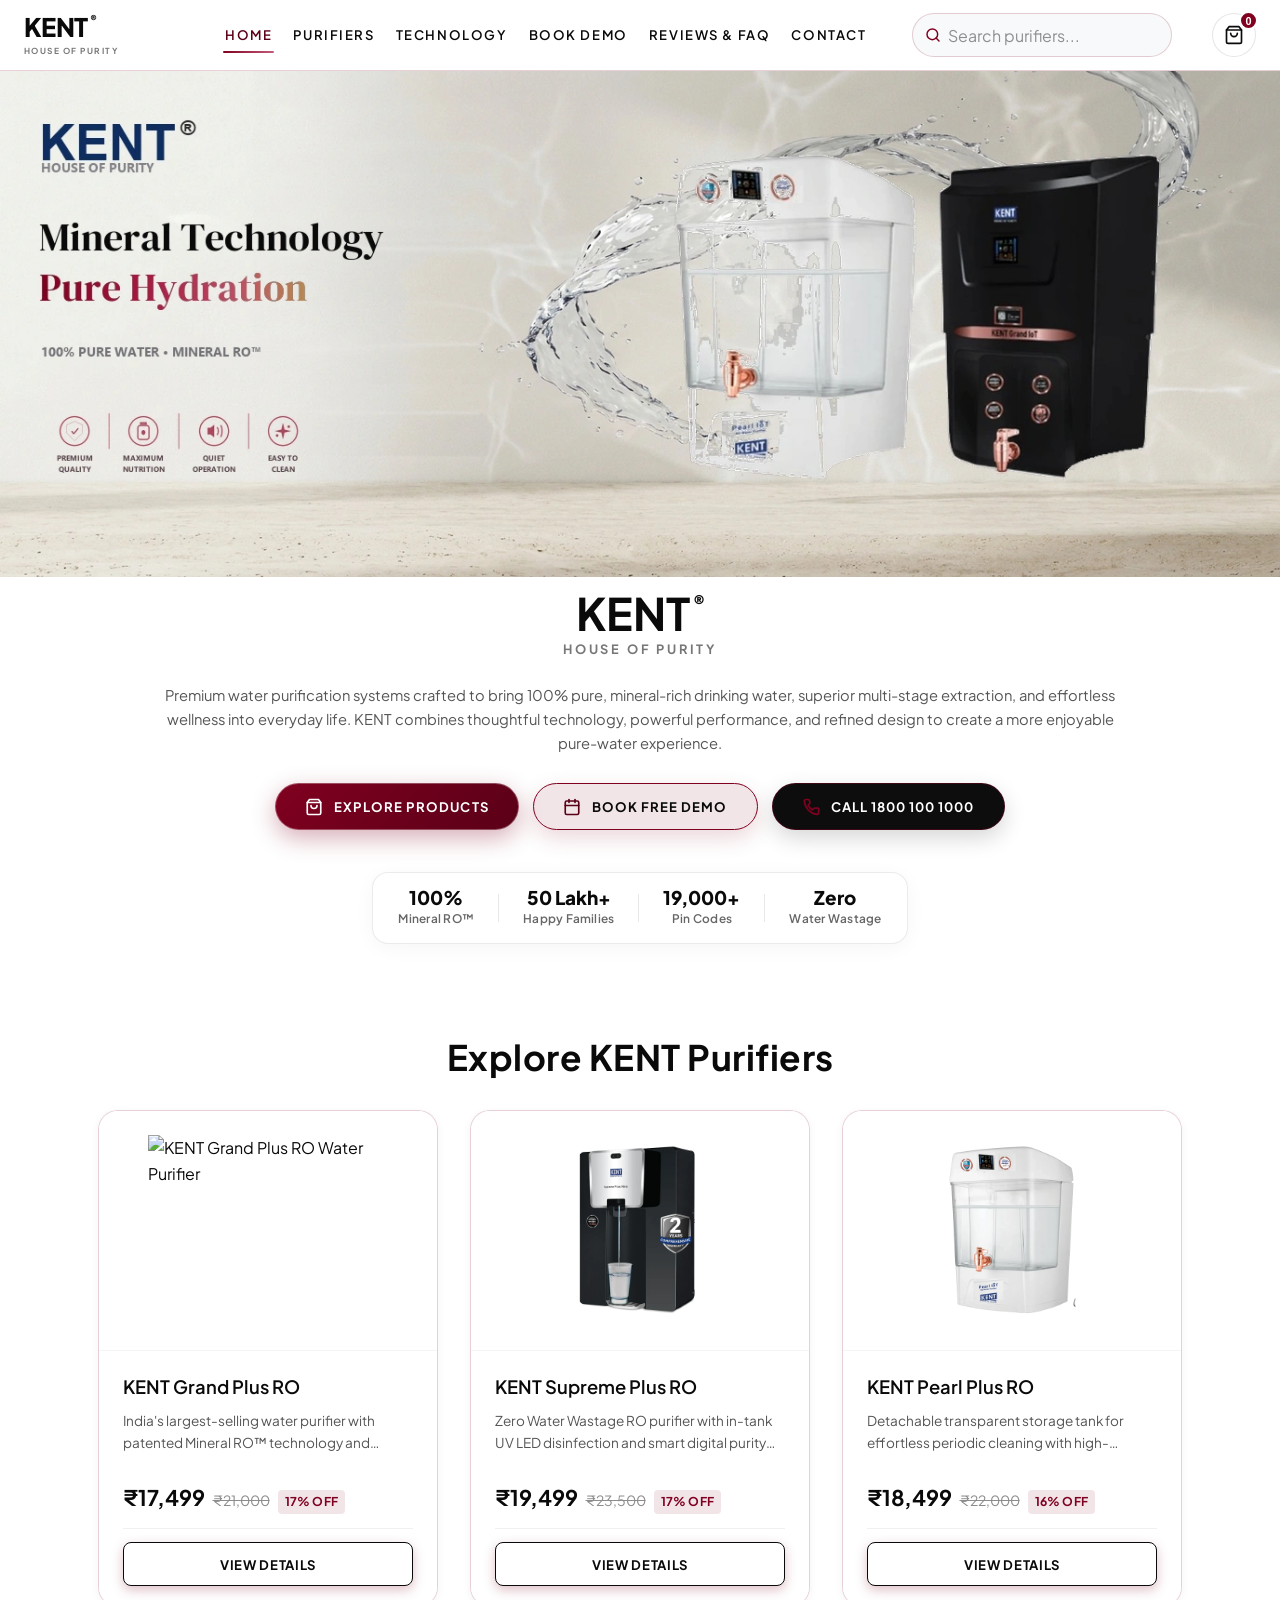
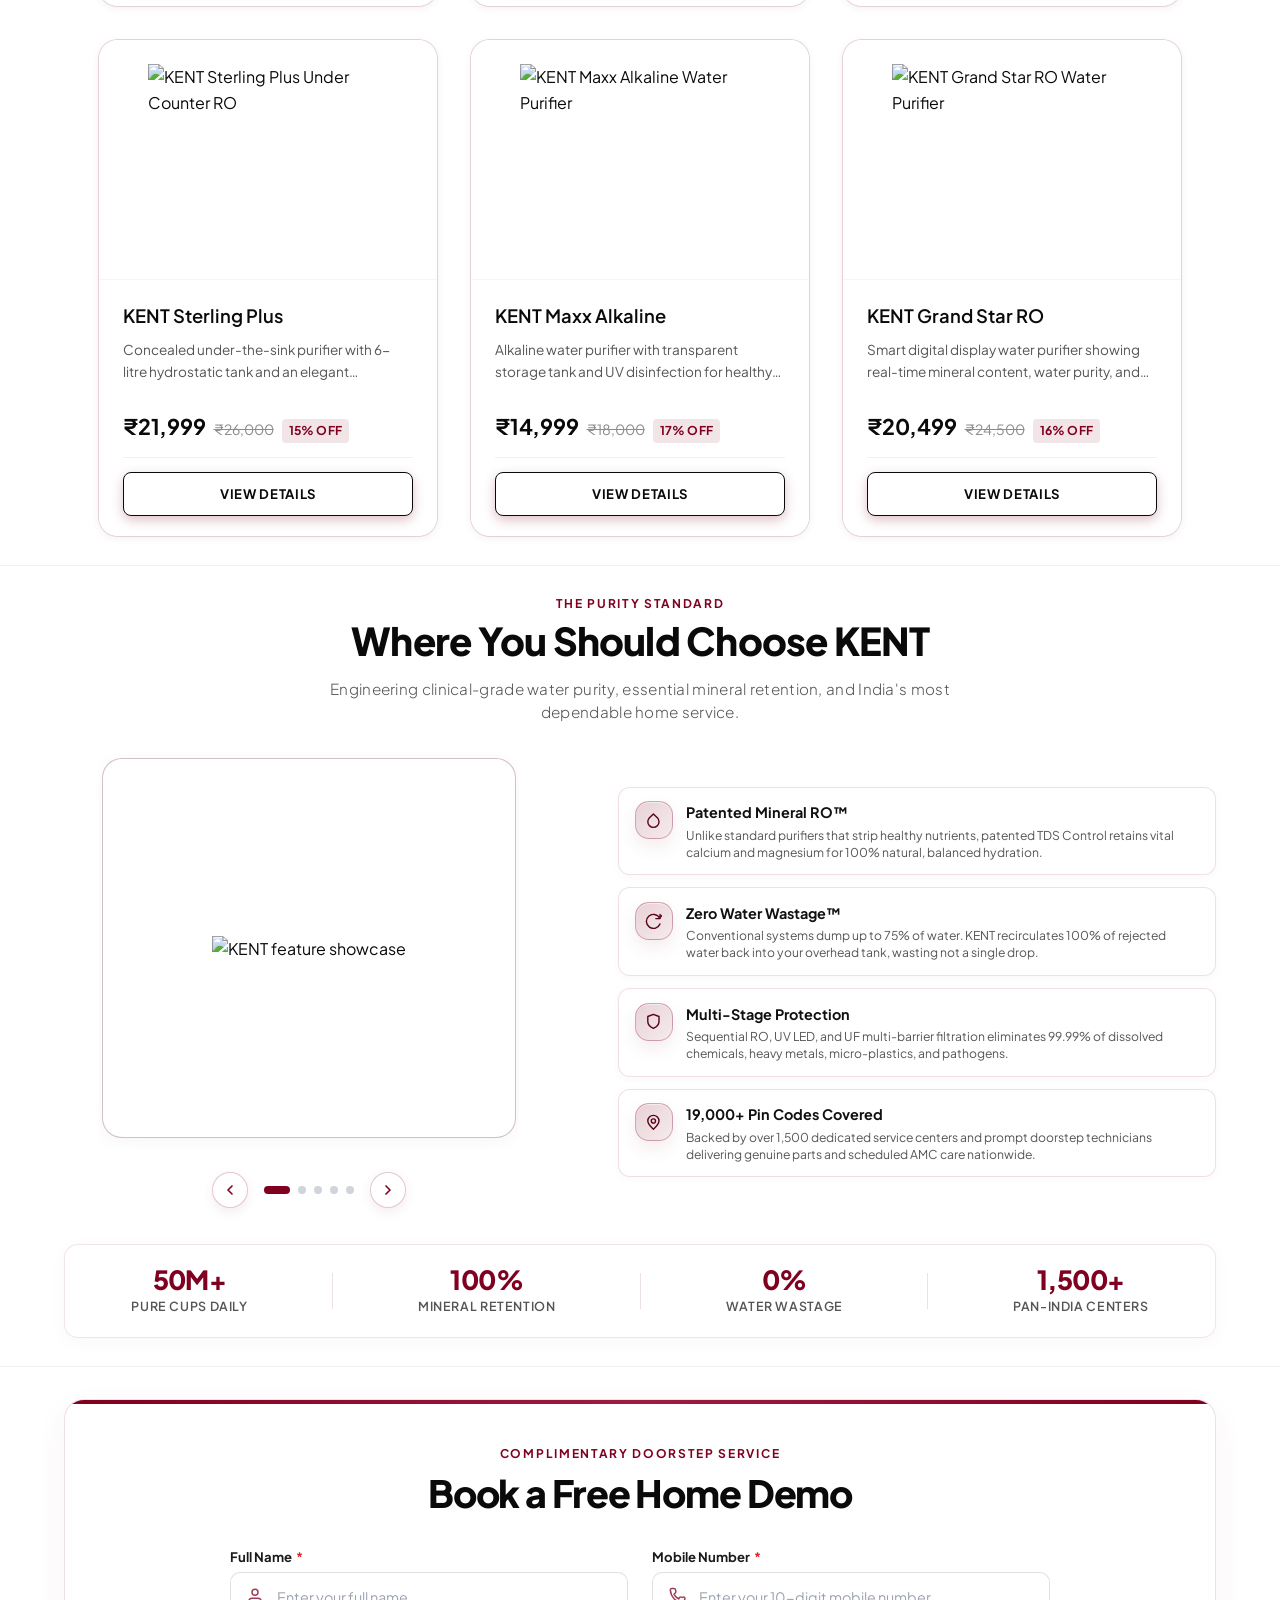
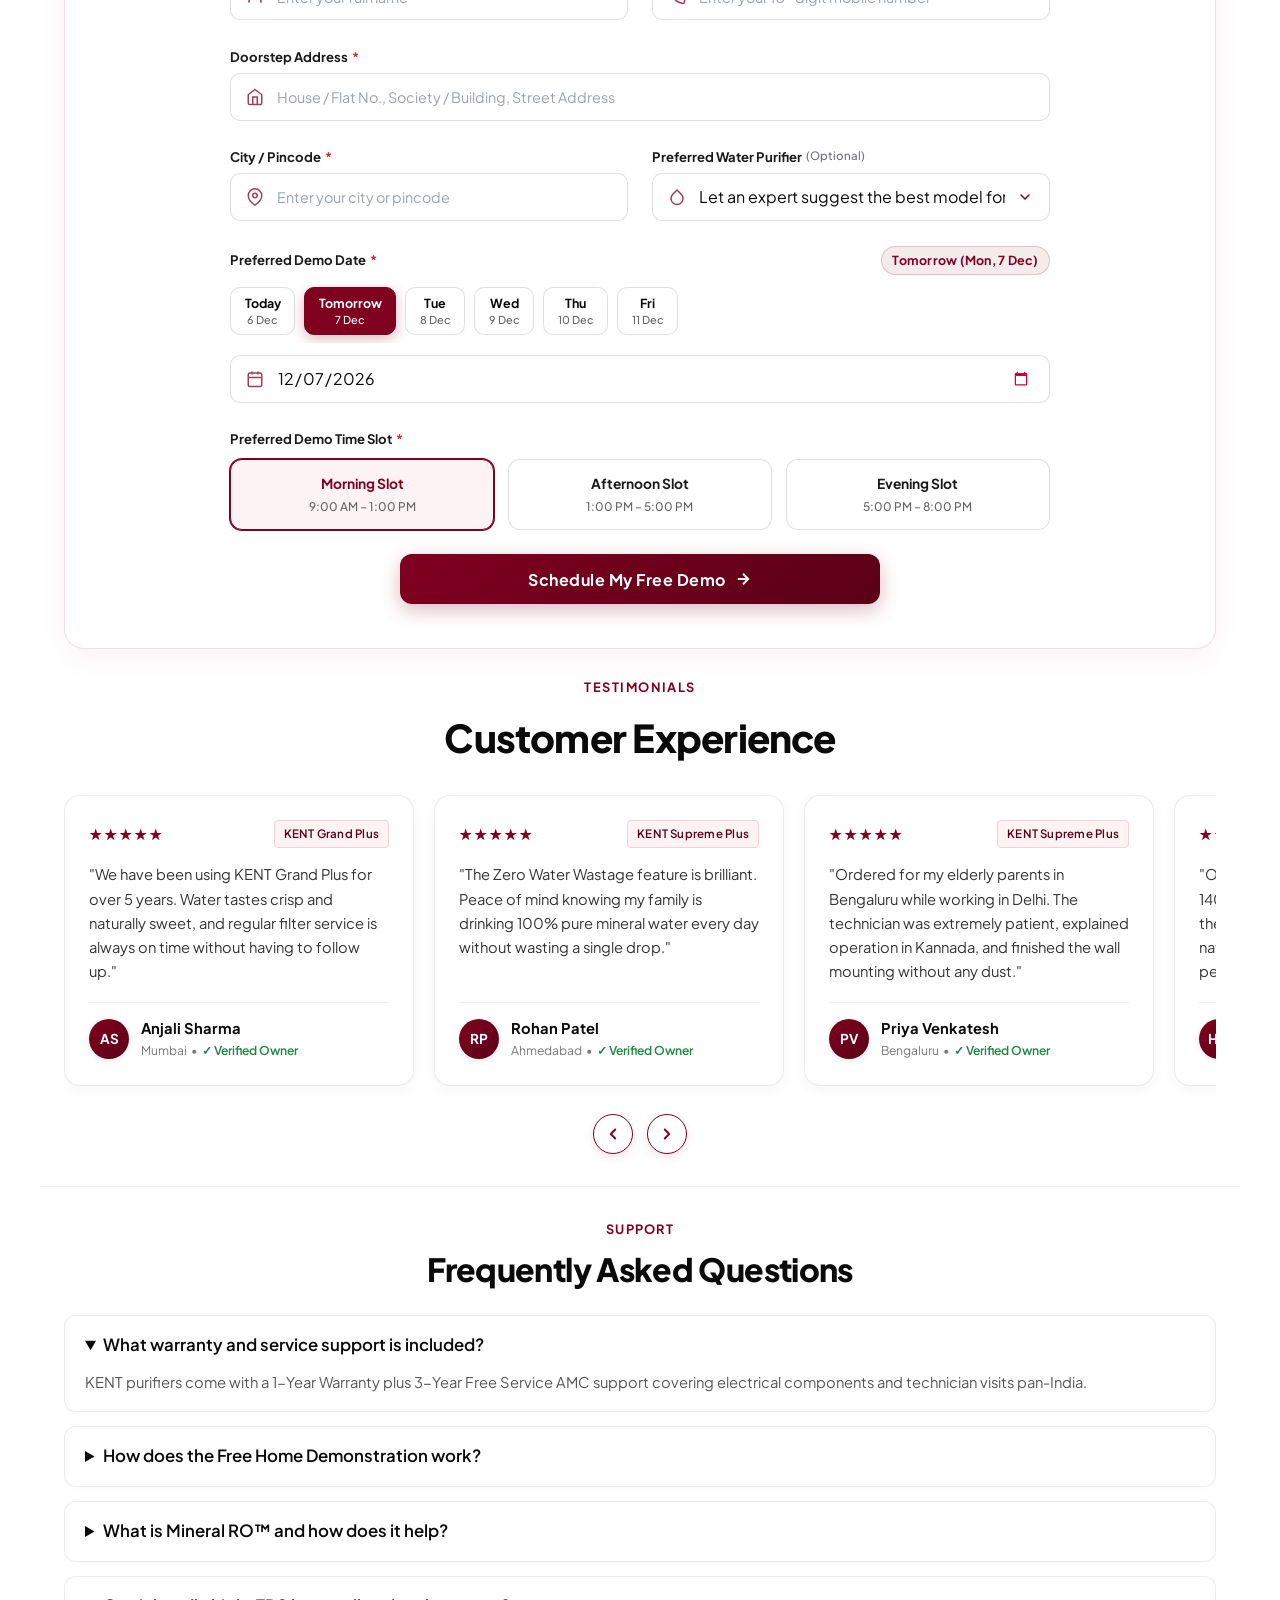
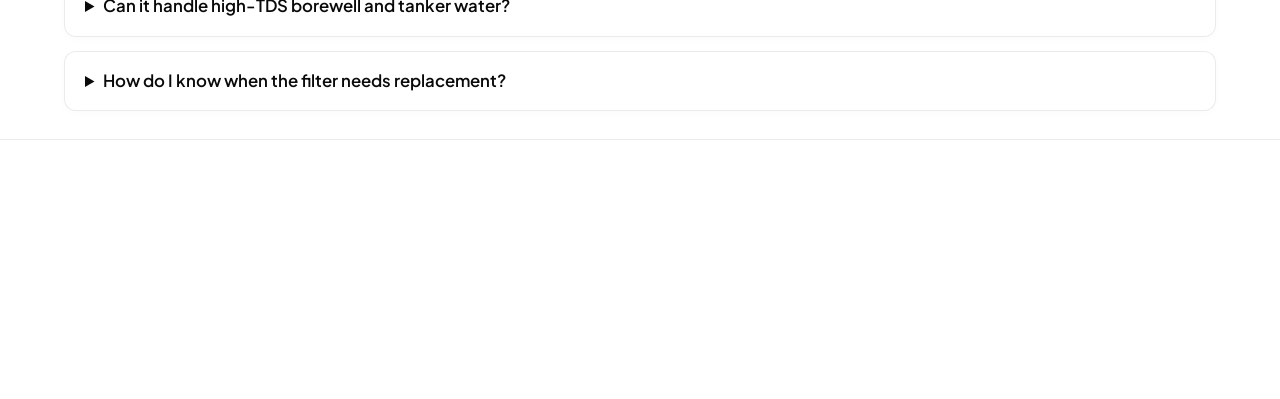
==== index.html @ 6e3e8a85 "chore(hero): remove complimentary doorstep demonstration eyebrow pill from hero copy" ====
<!DOCTYPE html>
<html lang="en">

<head>
    <meta charset="UTF-8">
    <meta name="viewport" content="width=device-width, initial-scale=1.0">
    <title>KENT RO Water Purifiers India | House of Purity</title>

    <!-- SEO & Metadata -->
    <meta name="description"
        content="Explore KENT RO water purifiers in India. Patented Mineral RO technology, Zero Water Wastage, free home demonstration, and nationwide support.">
    <meta name="keywords"
        content="KENT RO, KENT Water Purifier, KENT Grand Plus, KENT Supreme Plus, KENT Sterling, Mineral RO, Zero Water Wastage">

    <!-- Google Fonts Plus Jakarta Sans -->
    <link rel="preconnect" href="https://fonts.googleapis.com">
    <link rel="preconnect" href="https://fonts.gstatic.com" crossorigin>
    <link
        href="https://fonts.googleapis.com/css2?family=DM+Serif+Display:ital@0;1&family=Plus+Jakarta+Sans:ital,wght@0,300;0,400;0,500;0,600;0,700;0,800;1,400;1,600&display=swap"
        rel="stylesheet">

    <link rel="stylesheet" href="styles.css?v=20.0">
</head>

<body class="detail-page">
    <!-- Page Loader Animation -->
    <div id="pageLoader" role="status" aria-label="Loading KENT Water Purifiers">
        <div class="loader-glow loader-glow-1"></div>
        <div class="loader-glow loader-glow-2"></div>

        <div class="loader-monogram">
            <div class="loader-ring-outer"></div>
            <div class="loader-ring-mid"></div>
            <div class="loader-arc"></div>
            <div class="loader-fi" id="loaderFi">K</div>
        </div>

        <p class="loader-name">KENT RO</p>
        <p class="loader-tagline" id="loaderTagline">House of Purity • Mineral RO™</p>

        <div class="loader-bar-track">
            <div class="loader-bar-fill" id="loaderBar"></div>
        </div>
    </div>

    <!-- Universal Navigation Header -->
    <nav class="navbar" id="navbar">
        <div class="nav-container">
            <a aria-label="KENT RO home" class="logo" href="#product-top">
                <div style="display: flex; flex-direction: column; align-items: flex-start; line-height: 1; gap: 0.2cm;">
                    <div style="display: flex; align-items: flex-start; line-height: 1;">
                        <span
                            style="font-family:'Plus Jakarta Sans',sans-serif; font-weight:800; font-size:1.6rem; color:var(--text-primary,#0a0a0a); letter-spacing:-0.02em; line-height: 1;">KENT</span>
                        <span
                            style="font-size: 0.65rem; font-weight: 700; color: var(--text-primary,#0a0a0a); margin-left: 2px;">®</span>
                    </div>
                    <span
                        style="font-family:'Plus Jakarta Sans',sans-serif; font-size:0.52rem; font-weight:700; letter-spacing:0.18em; text-transform:uppercase; color:#777777; line-height:1;">HOUSE
                        OF PURITY</span>
                </div>
            </a>
            <ul class="nav-menu" id="navMenu">
                <li><a href="#product-top" class="nav-current">Home</a></li>
                <li><a href="#product-browser">Purifiers</a></li>
                <li><a href="#story">Technology</a></li>
                <li><a href="#book-demo">Book Demo</a></li>
                <li><a href="#social-proof">Reviews &amp; FAQ</a></li>
                <li><a href="#contact">Contact</a></li>
            </ul>
            <div class="nav-search-wrapper" id="navSearchWrapper">
                <form class="nav-search-form" id="navSearchForm" role="search" onsubmit="event.preventDefault();">
                    <svg class="nav-search-icon" viewBox="0 0 24 24" width="16" height="16" fill="none"
                        stroke="currentColor" stroke-width="2.2" stroke-linecap="round" stroke-linejoin="round"
                        aria-hidden="true">
                        <circle cx="11" cy="11" r="8"></circle>
                        <line x1="21" y1="21" x2="16.65" y2="16.65"></line>
                    </svg>
                    <input type="search" class="nav-search-input" id="navSearchInput" placeholder="Search purifiers..."
                        autocomplete="off" aria-label="Search KENT purifiers">
                    <button type="button" class="nav-search-clear" id="navSearchClear" aria-label="Clear search"
                        style="display: none;">&times;</button>
                </form>
                <div class="nav-search-dropdown" id="navSearchDropdown" style="display: none;"></div>
            </div>
            <div class="nav-right-actions">
                <div class="nav-actions-group">
                    <button type="button" class="nav-icon-action" id="navCartBtn" aria-label="Open Shopping Cart">
                        <svg viewBox="0 0 24 24" width="20" height="20" fill="none" stroke="currentColor" stroke-width="2"
                            stroke-linecap="round" stroke-linejoin="round">
                            <path d="M6 2L3 6v14a2 2 0 0 0 2 2h14a2 2 0 0 0 2-2V6l-3-4z"></path>
                            <line x1="3" y1="6" x2="21" y2="6"></line>
                            <path d="M16 10a4 4 0 0 1-8 0"></path>
                        </svg>
                        <span class="nav-count-badge" id="navCartCount">0</span>
                    </button>
                </div>
                <button type="button" class="hamburger" id="hamburger" aria-label="Toggle navigation menu" aria-expanded="false" aria-controls="navMenu">
                    <span></span>
                    <span></span>
                    <span></span>
                </button>
            </div>
        </div>
    </nav>
    <div class="nav-backdrop" id="navBackdrop" aria-hidden="true"></div>

    <!-- Main Content Container -->
    <main id="kuvingsDetailRoot">
        <!-- Hero Section (Inspired by Frootle / Kuvings Studio Showcase) -->
        <!-- Hero Section: Clean Purifier Stage Showcase with Sculptural Water Arc & Caustic Atmosphere -->
        <section class="page-hero product-browser-hero" id="product-top">
            <div class="page-hero-content">
                <div class="detail-hero-shell">
                    <div class="detail-stage">
                        <div class="detail-stage-frame detail-stage-frame--poster">
                            <img class="detail-stage-poster" id="heroStagePoster"
                                src="images/kent-purifiers-banner.webp?v=20.0" alt="KENT Water Purifiers lineup"
                                fetchpriority="high">
                        </div>
                    </div>

                    <div class="detail-hero-copy">
                        <div class="detail-hero-brand-lockup"
                            style="display: flex; flex-direction: column; align-items: center; justify-content: center; gap: 0.2cm; margin-top: 0.35rem; margin-bottom: 0.35rem;">
                            <div style="display: inline-flex; align-items: flex-start; line-height: 1;">
                                <h1 id="heroTitle" style="margin: 0; line-height: 1;">KENT</h1>
                                <span
                                    style="font-size: clamp(0.9rem, 1.4vw, 1.3rem); font-weight: 700; color: #0A0A0A; margin-left: 3px; margin-top: 2px;">®</span>
                            </div>
                            <span class="hero-tagline"
                                style="font-family:'Plus Jakarta Sans',sans-serif; font-size: clamp(0.72rem, 1vw, 0.85rem); font-weight: 700; letter-spacing: 0.22em; text-transform: uppercase; color: #777777; line-height: 1;">HOUSE
                                OF PURITY</span>
                        </div>
                        <p class="detail-short-copy" id="heroSummary">Premium water purification systems crafted to
                            bring 100% pure, mineral-rich drinking water, superior multi-stage extraction, and
                            effortless wellness into everyday life. KENT combines thoughtful technology, powerful
                            performance, and refined design to create a more enjoyable pure-water experience.</p>

                        <div class="detail-hero-actions" id="heroActions">
                            <a href="#product-browser" class="hero-cta hero-cta--primary"
                                id="heroExploreProductsButton">
                                <svg viewBox="0 0 24 24" width="18" height="18" fill="none" stroke="currentColor"
                                    stroke-width="2.2" stroke-linecap="round" stroke-linejoin="round"
                                    aria-hidden="true">
                                    <path d="M6 2L3 6v14a2 2 0 0 0 2 2h14a2 2 0 0 0 2-2V6l-3-4z"></path>
                                    <line x1="3" y1="6" x2="21" y2="6"></line>
                                    <path d="M16 10a4 4 0 0 1-8 0"></path>
                                </svg>
                                <span>Explore Products</span>
                            </a>
                            <a href="#book-demo" class="hero-cta hero-cta--demo" id="heroBookDemoLink">
                                <svg viewBox="0 0 24 24" width="18" height="18" fill="none" stroke="currentColor"
                                    stroke-width="2.2" stroke-linecap="round" stroke-linejoin="round"
                                    aria-hidden="true">
                                    <rect x="3" y="4" width="18" height="18" rx="2" ry="2"></rect>
                                    <line x1="16" y1="2" x2="16" y2="6"></line>
                                    <line x1="8" y1="2" x2="8" y2="6"></line>
                                    <line x1="3" y1="10" x2="21" y2="10"></line>
                                </svg>
                                <span>Book Free Demo</span>
                            </a>
                            <a class="hero-cta hero-cta--contact" id="heroContactButton" href="tel:1800-100-1000"
                                rel="noopener noreferrer">
                                <svg viewBox="0 0 24 24" width="18" height="18" fill="none" stroke="currentColor"
                                    stroke-width="2.2" stroke-linecap="round" stroke-linejoin="round"
                                    aria-hidden="true">
                                    <path
                                        d="M22 16.92v3a2 2 0 0 1-2.18 2A19.8 19.8 0 0 1 3.08 4.18 2 2 0 0 1 5.06 2h3a2 2 0 0 1 2 1.72l.45 2.11a2 2 0 0 1-.57 1.81L8.09 9.74a16 16 0 0 0 6.17 6.17l1.1-1.85a2 2 0 0 1 1.81-.57l2.11.45A2 2 0 0 1 22 16.92z">
                                    </path>
                                </svg>
                                <span id="heroContactText">Call 1800 100 1000</span>
                            </a>
                        </div>

                        <!-- Key Trust Metrics -->
                        <div class="hero-trust-metrics">
                            <div class="trust-metric-item">
                                <span class="trust-metric-val">100%</span>
                                <span class="trust-metric-lbl">Mineral RO™</span>
                            </div>
                            <div class="trust-metric-divider"></div>
                            <div class="trust-metric-item">
                                <span class="trust-metric-val">50 Lakh+</span>
                                <span class="trust-metric-lbl">Happy Families</span>
                            </div>
                            <div class="trust-metric-divider"></div>
                            <div class="trust-metric-item">
                                <span class="trust-metric-val">19,000+</span>
                                <span class="trust-metric-lbl">Pin Codes</span>
                            </div>
                            <div class="trust-metric-divider"></div>
                            <div class="trust-metric-item">
                                <span class="trust-metric-val">Zero</span>
                                <span class="trust-metric-lbl">Water Wastage</span>
                            </div>
                        </div>
                    </div>
                </div>
            </div>
        </section>

        <section class="about-section detail-chooser-section" id="product-browser">
            <div class="about-network">
                <div class="section-header section-header--center">
                    <h2 class="section-title section-title--center">Explore KENT Purifiers</h2>
                </div>

                <div class="catalog-grid" id="brandCatalogGrid">
                    <article class="catalog-card" data-product-slug="kent-grand-plus">
                        <div class="catalog-card-media">
                            <img src="https://www.kent.co.in/cdn/shop/files/Grand-IoT-400.png"
                                alt="KENT Grand Plus RO Water Purifier" loading="lazy" decoding="async" width="240"
                                height="240">
                        </div>
                        <div class="catalog-card-body">
                            <h3>KENT Grand Plus RO</h3>
                            <p>India's largest-selling water purifier with patented Mineral RO™ technology and
                                transparent 9-litre storage tank.</p>
                            <div class="catalog-card-pricing">
                                <span class="catalog-card-price">₹17,499</span>
                                <span class="catalog-card-mrp">₹21,000</span>
                                <span class="catalog-card-save">17% OFF</span>
                            </div>
                            <div class="catalog-card-footer">
                                <button type="button" class="catalog-card-button view-product-btn">View Details</button>
                            </div>
                        </div>
                    </article>
                    <article class="catalog-card" data-product-slug="kent-supreme-plus">
                        <div class="catalog-card-media">
                            <img src="images/kent-supreme-plus.webp" alt="KENT Supreme Plus RO Water Purifier"
                                loading="lazy" decoding="async" width="240" height="240">
                        </div>
                        <div class="catalog-card-body">
                            <h3>KENT Supreme Plus RO</h3>
                            <p>Zero Water Wastage RO purifier with in-tank UV LED disinfection and smart digital purity
                                display.</p>
                            <div class="catalog-card-pricing">
                                <span class="catalog-card-price">₹19,499</span>
                                <span class="catalog-card-mrp">₹23,500</span>
                                <span class="catalog-card-save">17% OFF</span>
                            </div>
                            <div class="catalog-card-footer">
                                <button type="button" class="catalog-card-button view-product-btn">View Details</button>
                            </div>
                        </div>
                    </article>
                    <article class="catalog-card" data-product-slug="kent-pearl-plus">
                        <div class="catalog-card-media">
                            <img src="images/kent-pearl-left.webp" alt="KENT Pearl Plus RO Water Purifier"
                                loading="lazy" decoding="async" width="240" height="240">
                        </div>
                        <div class="catalog-card-body">
                            <h3>KENT Pearl Plus RO</h3>
                            <p>Detachable transparent storage tank for effortless periodic cleaning with high-capacity
                                multistage purification.</p>
                            <div class="catalog-card-pricing">
                                <span class="catalog-card-price">₹18,499</span>
                                <span class="catalog-card-mrp">₹22,000</span>
                                <span class="catalog-card-save">16% OFF</span>
                            </div>
                            <div class="catalog-card-footer">
                                <button type="button" class="catalog-card-button view-product-btn">View Details</button>
                            </div>
                        </div>
                    </article>
                    <article class="catalog-card" data-product-slug="kent-sterling-plus">
                        <div class="catalog-card-media">
                            <img src="https://www.kent.co.in/cdn/shop/files/kent-sterling-iot-1.webp"
                                alt="KENT Sterling Plus Under Counter RO" loading="lazy" decoding="async" width="240"
                                height="240">
                        </div>
                        <div class="catalog-card-body">
                            <h3>KENT Sterling Plus</h3>
                            <p>Concealed under-the-sink purifier with 6-litre hydrostatic tank and an elegant countertop
                                chrome gooseneck faucet.</p>
                            <div class="catalog-card-pricing">
                                <span class="catalog-card-price">₹21,999</span>
                                <span class="catalog-card-mrp">₹26,000</span>
                                <span class="catalog-card-save">15% OFF</span>
                            </div>
                            <div class="catalog-card-footer">
                                <button type="button" class="catalog-card-button view-product-btn">View Details</button>
                            </div>
                        </div>
                    </article>
                    <article class="catalog-card" data-product-slug="kent-maxx-alkaline">
                        <div class="catalog-card-media">
                            <img src="https://www.kent.co.in/cdn/shop/files/Maxx-Alkaline.png"
                                alt="KENT Maxx Alkaline Water Purifier" loading="lazy" decoding="async" width="240"
                                height="240">
                        </div>
                        <div class="catalog-card-body">
                            <h3>KENT Maxx Alkaline</h3>
                            <p>Alkaline water purifier with transparent storage tank and UV disinfection for healthy pH
                                balance.</p>
                            <div class="catalog-card-pricing">
                                <span class="catalog-card-price">₹14,999</span>
                                <span class="catalog-card-mrp">₹18,000</span>
                                <span class="catalog-card-save">17% OFF</span>
                            </div>
                            <div class="catalog-card-footer">
                                <button type="button" class="catalog-card-button view-product-btn">View Details</button>
                            </div>
                        </div>
                    </article>
                    <article class="catalog-card" data-product-slug="kent-grand-star">
                        <div class="catalog-card-media">
                            <img src="https://www.kent.co.in/cdn/shop/files/kent-new-grand-info-1.webp"
                                alt="KENT Grand Star RO Water Purifier" loading="lazy" decoding="async" width="240"
                                height="240">
                        </div>
                        <div class="catalog-card-body">
                            <h3>KENT Grand Star RO</h3>
                            <p>Smart digital display water purifier showing real-time mineral content, water purity, and
                                filter life status.</p>
                            <div class="catalog-card-pricing">
                                <span class="catalog-card-price">₹20,499</span>
                                <span class="catalog-card-mrp">₹24,500</span>
                                <span class="catalog-card-save">16% OFF</span>
                            </div>
                            <div class="catalog-card-footer">
                                <button type="button" class="catalog-card-button view-product-btn">View Details</button>
                            </div>
                        </div>
                    </article>
                </div>
            </div>
        </section>

        <!-- Merged Section: Where You Should Choose KENT -->
        <section class="detail-showcase-section" id="story">
            <div style="max-width: 1200px; margin: 0 auto; padding: 0 1.5rem;">
                <div class="section-header section-header--center"
                    style="display: flex; flex-direction: column; align-items: center; justify-content: center; text-align: center; margin-bottom: 1.75rem;">
                    <span class="why-choose-kicker"
                        style="display: block; font-size: 0.75rem; font-weight: 700; text-transform: uppercase; letter-spacing: 0.14em; color: #800020; margin-bottom: 0.4rem; text-align: center;">THE
                        PURITY STANDARD</span>
                    <h2 class="section-title section-title--center"
                        style="display: block; font-size: clamp(1.8rem, 3.2vw, 2.4rem); font-weight: 800; color: #0A0A0A; letter-spacing: -0.02em; line-height: 1.15; margin: 0 0 0.5rem; text-align: center;">
                        Where You Should Choose KENT</h2>
                    <p class="section-subtitle"
                        style="display: block; font-size: 0.95rem; color: #555555; max-width: 680px; margin: 0.35rem auto 0; line-height: 1.55; text-align: center;">
                        Engineering clinical-grade water purity, essential mineral retention, and India's most
                        dependable home service.</p>
                </div>

                <div class="detail-showcase-shell" style="margin-bottom: 2.25rem;">
                    <div class="detail-showcase-visual-wrapper" aria-label="KENT purifier features">
                        <div class="detail-showcase-track" data-showcase-slideshow tabindex="0" role="region"
                            aria-label="KENT purifier feature images">
                            <article class="detail-showcase-feature-card">
                                <img class="detail-showcase-slide is-active" id="detailShowcaseImage"
                                    src="https://www.kent.co.in/cdn/shop/files/Grand-IoT-400.png"
                                    alt="KENT feature showcase" loading="lazy" decoding="async">
                            </article>
                        </div>
                        <div class="detail-showcase-controls">
                            <button type="button" class="showcase-nav-btn showcase-nav-btn--prev" id="showcasePrev"
                                aria-label="Scroll left to previous slide">
                                <svg viewBox="0 0 24 24" width="16" height="16" fill="none" stroke="currentColor"
                                    stroke-width="2.5" stroke-linecap="round" stroke-linejoin="round"
                                    aria-hidden="true">
                                    <polyline points="15 18 9 12 15 6"></polyline>
                                </svg>
                            </button>
                            <div class="detail-showcase-dots" id="detailShowcaseDots" aria-label="Product image slides">
                            </div>
                            <button type="button" class="showcase-nav-btn showcase-nav-btn--next" id="showcaseNext"
                                aria-label="Scroll right to next slide">
                                <svg viewBox="0 0 24 24" width="16" height="16" fill="none" stroke="currentColor"
                                    stroke-width="2.5" stroke-linecap="round" stroke-linejoin="round"
                                    aria-hidden="true">
                                    <polyline points="9 18 15 12 9 6"></polyline>
                                </svg>
                            </button>
                        </div>
                    </div>

                    <div class="detail-showcase-copy">
                        <div class="detail-feature-stack">
                            <div class="detail-showcase-item">
                                <div class="detail-showcase-icon">
                                    <svg viewBox="0 0 24 24" width="20" height="20" fill="none" stroke="currentColor"
                                        stroke-width="2" stroke-linecap="round" stroke-linejoin="round"
                                        aria-hidden="true">
                                        <path d="M12 2.69l5.66 5.66a8 8 0 1 1-11.31 0z"></path>
                                    </svg>
                                </div>
                                <div>
                                    <h4>Patented Mineral RO™</h4>
                                    <p>Unlike standard purifiers that strip healthy nutrients, patented TDS Control
                                        retains vital calcium and magnesium for 100% natural, balanced hydration.</p>
                                </div>
                            </div>

                            <div class="detail-showcase-item">
                                <div class="detail-showcase-icon">
                                    <svg viewBox="0 0 24 24" width="20" height="20" fill="none" stroke="currentColor"
                                        stroke-width="2" stroke-linecap="round" stroke-linejoin="round"
                                        aria-hidden="true">
                                        <path d="M21.5 2v6h-6M21.34 15.57a10 10 0 1 1-.57-8.38l5.67-5.67"></path>
                                    </svg>
                                </div>
                                <div>
                                    <h4>Zero Water Wastage™</h4>
                                    <p>Conventional systems dump up to 75% of water. KENT recirculates 100% of rejected
                                        water back into your overhead tank, wasting not a single drop.</p>
                                </div>
                            </div>

                            <div class="detail-showcase-item">
                                <div class="detail-showcase-icon">
                                    <svg viewBox="0 0 24 24" width="20" height="20" fill="none" stroke="currentColor"
                                        stroke-width="2" stroke-linecap="round" stroke-linejoin="round"
                                        aria-hidden="true">
                                        <path d="M12 22s8-4 8-10V5l-8-3-8 3v7c0 6 8 10 8 10z"></path>
                                    </svg>
                                </div>
                                <div>
                                    <h4>Multi-Stage Protection</h4>
                                    <p>Sequential RO, UV LED, and UF multi-barrier filtration eliminates 99.99% of
                                        dissolved chemicals, heavy metals, micro-plastics, and pathogens.</p>
                                </div>
                            </div>

                            <div class="detail-showcase-item">
                                <div class="detail-showcase-icon">
                                    <svg viewBox="0 0 24 24" width="20" height="20" fill="none" stroke="currentColor"
                                        stroke-width="2" stroke-linecap="round" stroke-linejoin="round"
                                        aria-hidden="true">
                                        <circle cx="12" cy="10" r="3"></circle>
                                        <path d="M12 21.7C17.3 17 20 13 20 10a8 8 0 1 0-16 0c0 3 2.7 6.9 8 11.7z">
                                        </path>
                                    </svg>
                                </div>
                                <div>
                                    <h4>19,000+ Pin Codes Covered</h4>
                                    <p>Backed by over 1,500 dedicated service centers and prompt doorstep technicians
                                        delivering genuine parts and scheduled AMC care nationwide.</p>
                                </div>
                            </div>
                        </div>
                    </div>
                </div>

                <!-- Verified Key Metrics Row -->
                <div class="why-choose-metrics-row">
                    <div class="why-choose-metric">
                        <strong>50M+</strong>
                        <span>Pure Cups Daily</span>
                    </div>
                    <div class="why-choose-metric-divider"></div>
                    <div class="why-choose-metric">
                        <strong>100%</strong>
                        <span>Mineral Retention</span>
                    </div>
                    <div class="why-choose-metric-divider"></div>
                    <div class="why-choose-metric">
                        <strong>0%</strong>
                        <span>Water Wastage</span>
                    </div>
                    <div class="why-choose-metric-divider"></div>
                    <div class="why-choose-metric">
                        <strong>1,500+</strong>
                        <span>Pan-India Centers</span>
                    </div>
                </div>
            </div>
        </section>

        <!-- Inline Book a Free Home Demo Section -->
        <section class="book-demo-section" id="book-demo">
            <div class="book-demo-container">
                <div class="book-demo-card">
                    <div class="book-demo-header">
                        <span class="book-demo-kicker">Complimentary Doorstep Service</span>
                        <h2 class="book-demo-title">Book a Free Home Demo</h2>
                    </div>

                    <form id="inlineDemoForm" class="book-demo-form" novalidate>
                        <div class="book-demo-grid">
                            <div class="book-demo-field">
                                <label for="demoFullName" class="book-demo-label">Full Name <span class="required-star">*</span></label>
                                <div class="book-demo-input-wrapper">
                                    <svg class="book-demo-field-icon" viewBox="0 0 24 24" width="18" height="18" fill="none" stroke="currentColor" stroke-width="2" aria-hidden="true">
                                        <path d="M20 21v-2a4 4 0 0 0-4-4H8a4 4 0 0 0-4 4v2"></path>
                                        <circle cx="12" cy="7" r="4"></circle>
                                    </svg>
                                    <input type="text" id="demoFullName" name="full_name" class="book-demo-input" placeholder="Enter your full name" required autocomplete="name">
                                </div>
                                <span class="book-demo-error" id="fullNameError" aria-live="polite"></span>
                            </div>

                            <div class="book-demo-field">
                                <label for="demoPhone" class="book-demo-label">Mobile Number <span class="required-star">*</span></label>
                                <div class="book-demo-input-wrapper">
                                    <svg class="book-demo-field-icon" viewBox="0 0 24 24" width="18" height="18" fill="none" stroke="currentColor" stroke-width="2" aria-hidden="true">
                                        <path d="M22 16.92v3a2 2 0 0 1-2.18 2A19.8 19.8 0 0 1 3.08 4.18 2 2 0 0 1 5.06 2h3a2 2 0 0 1 2 1.72l.45 2.11a2 2 0 0 1-.57 1.81L8.09 9.74a16 16 0 0 0 6.17 6.17l1.1-1.85a2 2 0 0 1 1.81-.57l2.11.45A2 2 0 0 1 22 16.92z"></path>
                                    </svg>
                                    <input type="tel" id="demoPhone" name="phone" class="book-demo-input" placeholder="Enter your 10-digit mobile number" required pattern="[6-9][0-9]{9}" maxlength="10" inputmode="numeric" autocomplete="tel-national">
                                </div>
                                <span class="book-demo-error" id="phoneError" aria-live="polite"></span>
                            </div>

                            <div class="book-demo-field book-demo-field--full">
                                <label for="demoAddress" class="book-demo-label">Doorstep Address <span class="required-star">*</span></label>
                                <div class="book-demo-input-wrapper">
                                    <svg class="book-demo-field-icon" viewBox="0 0 24 24" width="18" height="18" fill="none" stroke="currentColor" stroke-width="2" aria-hidden="true">
                                        <path d="M3 9l9-7 9 7v11a2 2 0 0 1-2 2H5a2 2 0 0 1-2-2z"></path>
                                        <polyline points="9 22 9 12 15 12 15 22"></polyline>
                                    </svg>
                                    <input type="text" id="demoAddress" name="address" class="book-demo-input" placeholder="House / Flat No., Society / Building, Street Address" required autocomplete="street-address">
                                </div>
                                <span class="book-demo-error" id="addressError" aria-live="polite"></span>
                            </div>

                            <div class="book-demo-field">
                                <label for="demoCityPincode" class="book-demo-label">City / Pincode <span class="required-star">*</span></label>
                                <div class="book-demo-input-wrapper">
                                    <svg class="book-demo-field-icon" viewBox="0 0 24 24" width="18" height="18" fill="none" stroke="currentColor" stroke-width="2" aria-hidden="true">
                                        <path d="M21 10c0 7-9 13-9 13s-9-6-9-13a9 9 0 0 1 18 0z"></path>
                                        <circle cx="12" cy="10" r="3"></circle>
                                    </svg>
                                    <input type="text" id="demoCityPincode" name="city_pincode" class="book-demo-input" placeholder="Enter your city or pincode" required>
                                </div>
                                <span class="book-demo-error" id="cityPincodeError" aria-live="polite"></span>
                            </div>

                            <div class="book-demo-field">
                                <label for="demoPreferredModel" class="book-demo-label">Preferred Water Purifier <span class="optional-tag">(Optional)</span></label>
                                <div class="book-demo-input-wrapper">
                                    <svg class="book-demo-field-icon" viewBox="0 0 24 24" width="18" height="18" fill="none" stroke="currentColor" stroke-width="2" aria-hidden="true">
                                        <path d="M12 2.69l5.66 5.66a8 8 0 1 1-11.31 0z"></path>
                                    </svg>
                                    <select id="demoPreferredModel" name="preferred_model" class="book-demo-select">
                                        <option value="Let an expert suggest" selected>Let an expert suggest the best model for my water</option>
                                        <option value="KENT Grand Plus RO">KENT Grand Plus RO (Wall-Mounted)</option>
                                        <option value="KENT Supreme Plus RO">KENT Supreme Plus RO (Zero Waste + UV LED)</option>
                                        <option value="KENT Pearl Plus RO">KENT Pearl Plus RO (Detachable Tank)</option>
                                        <option value="KENT Sterling Plus">KENT Sterling Plus (Under-Counter Concealed)</option>
                                        <option value="KENT Maxx Alkaline">KENT Maxx Alkaline (pH Balance + UV)</option>
                                        <option value="KENT Grand Star RO">KENT Grand Star RO (Smart Digital Display)</option>
                                    </select>
                                </div>
                            </div>

                            <!-- Preferred Demo Day / Date Selection (Interactive Calendar & Quick Chips) -->
                            <div class="book-demo-field book-demo-field--full" id="demoDateFieldWrapper">
                                <div class="demo-date-header" style="display: flex; justify-content: space-between; align-items: baseline; margin-bottom: 0.25rem;">
                                    <label for="demoDate" class="book-demo-label" style="margin-bottom: 0;">Preferred Demo Date <span class="required-star">*</span></label>
                                    <span class="demo-selected-date-preview" id="demoDatePreview">Tomorrow</span>
                                </div>

                                <!-- Quick Day/Date Select Chips (Today, Tomorrow, and upcoming week) -->
                                <div class="demo-date-quick-chips" id="demoQuickDateChips" role="radiogroup" aria-label="Select Demo Day"></div>

                                <!-- Direct Interactive Calendar Input -->
                                <div class="book-demo-input-wrapper">
                                    <svg class="book-demo-field-icon" viewBox="0 0 24 24" width="18" height="18" fill="none" stroke="currentColor" stroke-width="2" aria-hidden="true">
                                        <rect x="3" y="4" width="18" height="18" rx="2" ry="2"></rect>
                                        <line x1="16" y1="2" x2="16" y2="6"></line>
                                        <line x1="8" y1="2" x2="8" y2="6"></line>
                                        <line x1="3" y1="10" x2="21" y2="10"></line>
                                    </svg>
                                    <input type="date" id="demoDate" name="demo_date" class="book-demo-input book-demo-date-input" required aria-label="Select Date from Calendar">
                                </div>
                                <span class="book-demo-error" id="dateError" aria-live="polite"></span>
                            </div>

                            <div class="book-demo-field book-demo-field--full">
                                <label class="book-demo-label">Preferred Demo Time Slot <span class="required-star">*</span></label>
                                <div class="demo-slot-options" role="radiogroup" aria-label="Preferred Demo Time Slot">
                                    <label class="demo-slot-label">
                                        <input type="radio" name="demoSlot" value="morning" checked>
                                        <div class="demo-slot-content">
                                            <strong>Morning Slot</strong>
                                            <span>9:00 AM – 1:00 PM</span>
                                        </div>
                                    </label>
                                    <label class="demo-slot-label">
                                        <input type="radio" name="demoSlot" value="afternoon">
                                        <div class="demo-slot-content">
                                            <strong>Afternoon Slot</strong>
                                            <span>1:00 PM – 5:00 PM</span>
                                        </div>
                                    </label>
                                    <label class="demo-slot-label">
                                        <input type="radio" name="demoSlot" value="evening">
                                        <div class="demo-slot-content">
                                            <strong>Evening Slot</strong>
                                            <span>5:00 PM – 8:00 PM</span>
                                        </div>
                                    </label>
                                </div>
                            </div>
                        </div>

                        <div class="book-demo-actions">
                            <button type="submit" id="inlineDemoSubmitBtn" class="book-demo-submit-btn">
                                <span>Schedule My Free Demo</span>
                                <svg viewBox="0 0 24 24" width="18" height="18" fill="none" stroke="currentColor" stroke-width="2.5" aria-hidden="true">
                                    <line x1="5" y1="12" x2="19" y2="12"></line>
                                    <polyline points="12 5 19 12 12 19"></polyline>
                                </svg>
                            </button>
                        </div>
                    </form>

                    <div id="inlineDemoSuccess" class="book-demo-success" style="display: none;" role="status">
                        <div class="book-demo-success-icon">
                            <svg viewBox="0 0 24 24" width="40" height="40" fill="none" stroke="#10B981" stroke-width="2.5" aria-hidden="true">
                                <circle cx="12" cy="12" r="10"></circle>
                                <polyline points="16 10 10 16 7 13"></polyline>
                            </svg>
                        </div>
                        <h3 class="book-demo-success-title">Demo Scheduled Successfully!</h3>
                        <p class="book-demo-success-desc" id="inlineDemoSuccessDesc">
                            Thank you! Our certified customer support executive will call you shortly to confirm your preferred home address and time slot.
                        </p>
                        <button type="button" class="book-demo-reset-btn" id="inlineDemoResetBtn">Book Another Demo</button>
                    </div>
                </div>
            </div>
        </section>

        <!-- Customer Proof & Support -->
        <!-- Customer Experience Section (Horizontal Scrolling Bar from Left to Right) -->
        <section class="customer-experience-section" id="social-proof">
            <div class="customer-experience-header">
                <span
                    style="font-size: 0.8rem; font-weight: 700; letter-spacing: 0.12em; text-transform: uppercase; color: #800020; margin: 0 0 4px 0; text-align: center;">Testimonials</span>
                <h2 class="customer-experience-title"
                    style="font-size: clamp(1.8rem, 3vw, 2.4rem); font-weight: 800; color: #0A0A0A; margin: 0; letter-spacing: -0.02em; text-align: center;">
                    Customer Experience</h2>
            </div>

            <!-- Horizontal Scrolling Bar from Left to Right -->
            <div class="customer-reviews-track" id="customerReviewsTrack" tabindex="0" role="region"
                aria-label="Customer reviews scrolling list"
                style="display: flex; gap: 20px; overflow-x: auto; overflow-y: hidden; scroll-snap-type: x mandatory; scroll-behavior: smooth; padding: 6px 4px 14px; -webkit-overflow-scrolling: touch;">
                <article class="review-carousel-card"
                    style="flex: 0 0 350px; min-width: 320px; max-width: 350px; scroll-snap-align: start; background: #FFFFFF; border: 1px solid rgba(0, 0, 0, 0.08); border-radius: 16px; padding: 24px; box-shadow: 0 4px 16px rgba(0, 0, 0, 0.04); display: flex; flex-direction: column; justify-content: space-between; transition: transform 0.25s ease, box-shadow 0.25s ease;">
                    <div>
                        <div
                            style="display: flex; align-items: center; justify-content: space-between; margin-bottom: 14px;">
                            <div style="color: #800020; font-size: 0.95rem; letter-spacing: 2px;">★★★★★</div>
                            <span
                                style="font-size: 0.72rem; font-weight: 600; color: #5A0017; background: #FDF2F4; border: 1px solid #F5D0D8; padding: 4px 9px; border-radius: 4px; letter-spacing: 0.02em;">KENT
                                Grand Plus</span>
                        </div>
                        <p style="font-size: 0.92rem; line-height: 1.65; color: #333333; margin: 0 0 18px;">"We have
                            been using KENT Grand Plus for over 5 years. Water tastes crisp and naturally sweet, and
                            regular filter service is always on time without having to follow up."</p>
                    </div>
                    <div
                        style="display: flex; align-items: center; gap: 12px; border-top: 1px solid rgba(0, 0, 0, 0.06); padding-top: 14px;">
                        <div
                            style="width: 40px; height: 40px; border-radius: 50%; background: linear-gradient(135deg, #800020, #5A0017); color: #FFFFFF; font-weight: 700; font-size: 0.85rem; display: flex; align-items: center; justify-content: center; flex-shrink: 0; box-shadow: 0 2px 6px rgba(0,0,0,0.1);">
                            AS
                        </div>
                        <div>
                            <div style="font-size: 0.92rem; font-weight: 700; color: #0A0A0A;">Anjali Sharma</div>
                            <div
                                style="font-size: 0.76rem; color: #777777; display: flex; align-items: center; gap: 4px; margin-top: 1px;">
                                <span>Mumbai</span> • <span style="color: #1B873F; font-weight: 600;">✓ Verified
                                    Owner</span>
                            </div>
                        </div>
                    </div>
                </article>

                <article class="review-carousel-card"
                    style="flex: 0 0 350px; min-width: 320px; max-width: 350px; scroll-snap-align: start; background: #FFFFFF; border: 1px solid rgba(0, 0, 0, 0.08); border-radius: 16px; padding: 24px; box-shadow: 0 4px 16px rgba(0, 0, 0, 0.04); display: flex; flex-direction: column; justify-content: space-between; transition: transform 0.25s ease, box-shadow 0.25s ease;">
                    <div>
                        <div
                            style="display: flex; align-items: center; justify-content: space-between; margin-bottom: 14px;">
                            <div style="color: #800020; font-size: 0.95rem; letter-spacing: 2px;">★★★★★</div>
                            <span
                                style="font-size: 0.72rem; font-weight: 600; color: #5A0017; background: #FDF2F4; border: 1px solid #F5D0D8; padding: 4px 9px; border-radius: 4px; letter-spacing: 0.02em;">KENT
                                Supreme Plus</span>
                        </div>
                        <p style="font-size: 0.92rem; line-height: 1.65; color: #333333; margin: 0 0 18px;">"The Zero
                            Water Wastage feature is brilliant. Peace of mind knowing my family is drinking 100% pure
                            mineral water every day without wasting a single drop."</p>
                    </div>
                    <div
                        style="display: flex; align-items: center; gap: 12px; border-top: 1px solid rgba(0, 0, 0, 0.06); padding-top: 14px;">
                        <div
                            style="width: 40px; height: 40px; border-radius: 50%; background: linear-gradient(135deg, #800020, #5A0017); color: #FFFFFF; font-weight: 700; font-size: 0.85rem; display: flex; align-items: center; justify-content: center; flex-shrink: 0; box-shadow: 0 2px 6px rgba(0,0,0,0.1);">
                            RP
                        </div>
                        <div>
                            <div style="font-size: 0.92rem; font-weight: 700; color: #0A0A0A;">Rohan Patel</div>
                            <div
                                style="font-size: 0.76rem; color: #777777; display: flex; align-items: center; gap: 4px; margin-top: 1px;">
                                <span>Ahmedabad</span> • <span style="color: #1B873F; font-weight: 600;">✓ Verified
                                    Owner</span>
                            </div>
                        </div>
                    </div>
                </article>

                <article class="review-carousel-card"
                    style="flex: 0 0 350px; min-width: 320px; max-width: 350px; scroll-snap-align: start; background: #FFFFFF; border: 1px solid rgba(0, 0, 0, 0.08); border-radius: 16px; padding: 24px; box-shadow: 0 4px 16px rgba(0, 0, 0, 0.04); display: flex; flex-direction: column; justify-content: space-between; transition: transform 0.25s ease, box-shadow 0.25s ease;">
                    <div>
                        <div
                            style="display: flex; align-items: center; justify-content: space-between; margin-bottom: 14px;">
                            <div style="color: #800020; font-size: 0.95rem; letter-spacing: 2px;">★★★★★</div>
                            <span
                                style="font-size: 0.72rem; font-weight: 600; color: #5A0017; background: #FDF2F4; border: 1px solid #F5D0D8; padding: 4px 9px; border-radius: 4px; letter-spacing: 0.02em;">KENT
                                Supreme Plus</span>
                        </div>
                        <p style="font-size: 0.92rem; line-height: 1.65; color: #333333; margin: 0 0 18px;">"Ordered for
                            my elderly parents in Bengaluru while working in Delhi. The technician was extremely
                            patient, explained operation in Kannada, and finished the wall mounting without any dust."
                        </p>
                    </div>
                    <div
                        style="display: flex; align-items: center; gap: 12px; border-top: 1px solid rgba(0, 0, 0, 0.06); padding-top: 14px;">
                        <div
                            style="width: 40px; height: 40px; border-radius: 50%; background: linear-gradient(135deg, #800020, #5A0017); color: #FFFFFF; font-weight: 700; font-size: 0.85rem; display: flex; align-items: center; justify-content: center; flex-shrink: 0; box-shadow: 0 2px 6px rgba(0,0,0,0.1);">
                            PV
                        </div>
                        <div>
                            <div style="font-size: 0.92rem; font-weight: 700; color: #0A0A0A;">Priya Venkatesh</div>
                            <div
                                style="font-size: 0.76rem; color: #777777; display: flex; align-items: center; gap: 4px; margin-top: 1px;">
                                <span>Bengaluru</span> • <span style="color: #1B873F; font-weight: 600;">✓ Verified
                                    Owner</span>
                            </div>
                        </div>
                    </div>
                </article>

                <article class="review-carousel-card"
                    style="flex: 0 0 350px; min-width: 320px; max-width: 350px; scroll-snap-align: start; background: #FFFFFF; border: 1px solid rgba(0, 0, 0, 0.08); border-radius: 16px; padding: 24px; box-shadow: 0 4px 16px rgba(0, 0, 0, 0.04); display: flex; flex-direction: column; justify-content: space-between; transition: transform 0.25s ease, box-shadow 0.25s ease;">
                    <div>
                        <div
                            style="display: flex; align-items: center; justify-content: space-between; margin-bottom: 14px;">
                            <div style="color: #800020; font-size: 0.95rem; letter-spacing: 2px;">★★★★★</div>
                            <span
                                style="font-size: 0.72rem; font-weight: 600; color: #5A0017; background: #FDF2F4; border: 1px solid #F5D0D8; padding: 4px 9px; border-radius: 4px; letter-spacing: 0.02em;">KENT
                                Grand Star</span>
                        </div>
                        <p style="font-size: 0.92rem; line-height: 1.65; color: #333333; margin: 0 0 18px;">"Our
                            apartment borewell TDS was above 1400 ppm. After installing KENT Grand Star, the TDS dropped
                            to an ideal 120 ppm with natural minerals retained. Superb performance."</p>
                    </div>
                    <div
                        style="display: flex; align-items: center; gap: 12px; border-top: 1px solid rgba(0, 0, 0, 0.06); padding-top: 14px;">
                        <div
                            style="width: 40px; height: 40px; border-radius: 50%; background: linear-gradient(135deg, #800020, #5A0017); color: #FFFFFF; font-weight: 700; font-size: 0.85rem; display: flex; align-items: center; justify-content: center; flex-shrink: 0; box-shadow: 0 2px 6px rgba(0,0,0,0.1);">
                            HM
                        </div>
                        <div>
                            <div style="font-size: 0.92rem; font-weight: 700; color: #0A0A0A;">Dr. Harish Mehta</div>
                            <div
                                style="font-size: 0.76rem; color: #777777; display: flex; align-items: center; gap: 4px; margin-top: 1px;">
                                <span>Gurugram</span> • <span style="color: #1B873F; font-weight: 600;">✓ Verified
                                    Owner</span>
                            </div>
                        </div>
                    </div>
                </article>

                <article class="review-carousel-card"
                    style="flex: 0 0 350px; min-width: 320px; max-width: 350px; scroll-snap-align: start; background: #FFFFFF; border: 1px solid rgba(0, 0, 0, 0.08); border-radius: 16px; padding: 24px; box-shadow: 0 4px 16px rgba(0, 0, 0, 0.04); display: flex; flex-direction: column; justify-content: space-between; transition: transform 0.25s ease, box-shadow 0.25s ease;">
                    <div>
                        <div
                            style="display: flex; align-items: center; justify-content: space-between; margin-bottom: 14px;">
                            <div style="color: #800020; font-size: 0.95rem; letter-spacing: 2px;">★★★★★</div>
                            <span
                                style="font-size: 0.72rem; font-weight: 600; color: #5A0017; background: #FDF2F4; border: 1px solid #F5D0D8; padding: 4px 9px; border-radius: 4px; letter-spacing: 0.02em;">KENT
                                Sterling Plus</span>
                        </div>
                        <p style="font-size: 0.92rem; line-height: 1.65; color: #333333; margin: 0 0 18px;">"Installed
                            the KENT Sterling under our kitchen island. It keeps the walls and countertops completely
                            clear, and the stainless gooseneck faucet looks very sleek."</p>
                    </div>
                    <div
                        style="display: flex; align-items: center; gap: 12px; border-top: 1px solid rgba(0, 0, 0, 0.06); padding-top: 14px;">
                        <div
                            style="width: 40px; height: 40px; border-radius: 50%; background: linear-gradient(135deg, #800020, #5A0017); color: #FFFFFF; font-weight: 700; font-size: 0.85rem; display: flex; align-items: center; justify-content: center; flex-shrink: 0; box-shadow: 0 2px 6px rgba(0,0,0,0.1);">
                            SM
                        </div>
                        <div>
                            <div style="font-size: 0.92rem; font-weight: 700; color: #0A0A0A;">Sneha Mukherjee</div>
                            <div
                                style="font-size: 0.76rem; color: #777777; display: flex; align-items: center; gap: 4px; margin-top: 1px;">
                                <span>Kolkata</span> • <span style="color: #1B873F; font-weight: 600;">✓ Verified
                                    Owner</span>
                            </div>
                        </div>
                    </div>
                </article>

                <article class="review-carousel-card"
                    style="flex: 0 0 350px; min-width: 320px; max-width: 350px; scroll-snap-align: start; background: #FFFFFF; border: 1px solid rgba(0, 0, 0, 0.08); border-radius: 16px; padding: 24px; box-shadow: 0 4px 16px rgba(0, 0, 0, 0.04); display: flex; flex-direction: column; justify-content: space-between; transition: transform 0.25s ease, box-shadow 0.25s ease;">
                    <div>
                        <div
                            style="display: flex; align-items: center; justify-content: space-between; margin-bottom: 14px;">
                            <div style="color: #800020; font-size: 0.95rem; letter-spacing: 2px;">★★★★★</div>
                            <span
                                style="font-size: 0.72rem; font-weight: 600; color: #5A0017; background: #FDF2F4; border: 1px solid #F5D0D8; padding: 4px 9px; border-radius: 4px; letter-spacing: 0.02em;">KENT
                                Maxx Alkaline</span>
                        </div>
                        <p style="font-size: 0.92rem; line-height: 1.65; color: #333333; margin: 0 0 18px;">"Their
                            customer service is genuinely responsive. The service technician visited within 24 hours for
                            scheduled filter maintenance and tested water purity right in front of us."</p>
                    </div>
                    <div
                        style="display: flex; align-items: center; gap: 12px; border-top: 1px solid rgba(0, 0, 0, 0.06); padding-top: 14px;">
                        <div
                            style="width: 40px; height: 40px; border-radius: 50%; background: linear-gradient(135deg, #800020, #5A0017); color: #FFFFFF; font-weight: 700; font-size: 0.85rem; display: flex; align-items: center; justify-content: center; flex-shrink: 0; box-shadow: 0 2px 6px rgba(0,0,0,0.1);">
                            VR
                        </div>
                        <div>
                            <div style="font-size: 0.92rem; font-weight: 700; color: #0A0A0A;">Vikramaditya Rao</div>
                            <div
                                style="font-size: 0.76rem; color: #777777; display: flex; align-items: center; gap: 4px; margin-top: 1px;">
                                <span>Hyderabad</span> • <span style="color: #1B873F; font-weight: 600;">✓ Verified
                                    Owner</span>
                            </div>
                        </div>
                    </div>
                </article>
            </div>

            <!-- Prominent Bottom Navigation Controls for Seamless Left/Right Scrolling -->
            <div class="review-bottom-controls"
                style="display: flex; align-items: center; justify-content: center; gap: 14px; margin-top: 14px; padding-bottom: 4px;">
                <button type="button" class="review-scroll-btn" id="reviewScrollPrev" aria-label="Scroll reviews left"
                    style="width: 40px; height: 40px; border-radius: 50%; border: 1.5px solid #800020; background: #FFFFFF; color: #800020; display: inline-flex; align-items: center; justify-content: center; cursor: pointer; box-shadow: 0 3px 10px rgba(128, 0, 32, 0.12); transition: all 0.25s ease;">
                    <svg viewBox="0 0 24 24" width="18" height="18" fill="none" stroke="currentColor" stroke-width="2.5"
                        stroke-linecap="round" stroke-linejoin="round">
                        <polyline points="15 18 9 12 15 6"></polyline>
                    </svg>
                </button>
                <button type="button" class="review-scroll-btn" id="reviewScrollNext" aria-label="Scroll reviews right"
                    style="width: 40px; height: 40px; border-radius: 50%; border: 1.5px solid #800020; background: #FFFFFF; color: #800020; display: inline-flex; align-items: center; justify-content: center; cursor: pointer; box-shadow: 0 3px 10px rgba(128, 0, 32, 0.12); transition: all 0.25s ease;">
                    <svg viewBox="0 0 24 24" width="18" height="18" fill="none" stroke="currentColor" stroke-width="2.5"
                        stroke-linecap="round" stroke-linejoin="round">
                        <polyline points="9 18 15 12 9 6"></polyline>
                    </svg>
                </button>
            </div>
        </section>

        <!-- Frequently Asked Questions Section -->
        <section class="detail-proof-section" id="faq">
            <div class="section-header section-header--center" style="margin-bottom: 1.25rem; text-align: center;">
                <span
                    style="font-size: 0.8rem; font-weight: 700; letter-spacing: 0.1em; text-transform: uppercase; color: #800020;">Support</span>
                <h2
                    style="font-size: 2rem; font-weight: 800; color: #0A0A0A; margin: 4px 0 6px; letter-spacing: -0.02em;">
                    Frequently Asked Questions</h2>
            </div>
            <div class="detail-faq-stack" style="display: flex; flex-direction: column; gap: 14px;">
                <details open
                    style="background: #FFFFFF; border: 1px solid rgba(0, 0, 0, 0.08); border-radius: 12px; padding: 1rem 1.25rem; box-shadow: 0 2px 8px rgba(0, 0, 0, 0.02);">
                    <summary style="font-size: 1.05rem; font-weight: 600; color: #0A0A0A; cursor: pointer;">What
                        warranty and service support is included?</summary>
                    <p style="font-size: 0.92rem; line-height: 1.6; color: #555555; margin: 0.75rem 0 0;">KENT purifiers
                        come with a 1-Year Warranty plus 3-Year Free Service AMC support covering electrical components
                        and technician visits pan-India.</p>
                </details>
                <details
                    style="background: #FFFFFF; border: 1px solid rgba(0, 0, 0, 0.08); border-radius: 12px; padding: 1rem 1.25rem; box-shadow: 0 2px 8px rgba(0, 0, 0, 0.02);">
                    <summary style="font-size: 1.05rem; font-weight: 600; color: #0A0A0A; cursor: pointer;">How does the
                        Free Home Demonstration work?</summary>
                    <p style="font-size: 0.92rem; line-height: 1.6; color: #555555; margin: 0.75rem 0 0;">A certified
                        technician visits your home with a demo unit, tests your municipal or borewell tap water purity
                        on the spot, and shows how the system works without any purchase obligation.</p>
                </details>
                <details
                    style="background: #FFFFFF; border: 1px solid rgba(0, 0, 0, 0.08); border-radius: 12px; padding: 1rem 1.25rem; box-shadow: 0 2px 8px rgba(0, 0, 0, 0.02);">
                    <summary style="font-size: 1.05rem; font-weight: 600; color: #0A0A0A; cursor: pointer;">What is
                        Mineral RO™ and how does it help?</summary>
                    <p style="font-size: 0.92rem; line-height: 1.6; color: #555555; margin: 0.75rem 0 0;">Traditional RO
                        purifiers strip all minerals making water acidic. KENT Mineral RO has a patented TDS controller
                        that retains essential natural minerals like calcium and magnesium.</p>
                </details>
                <details
                    style="background: #FFFFFF; border: 1px solid rgba(0, 0, 0, 0.08); border-radius: 12px; padding: 1rem 1.25rem; box-shadow: 0 2px 8px rgba(0, 0, 0, 0.02);">
                    <summary style="font-size: 1.05rem; font-weight: 600; color: #0A0A0A; cursor: pointer;">Can it
                        handle high-TDS borewell and tanker water?</summary>
                    <p style="font-size: 0.92rem; line-height: 1.6; color: #555555; margin: 0.75rem 0 0;">Yes. KENT RO
                        purifiers are engineered for raw water TDS up to 2000 ppm, automatically neutralizing heavy
                        dissolved salts, pesticides, fluorides, and contaminants.</p>
                </details>
                <details
                    style="background: #FFFFFF; border: 1px solid rgba(0, 0, 0, 0.08); border-radius: 12px; padding: 1rem 1.25rem; box-shadow: 0 2px 8px rgba(0, 0, 0, 0.02);">
                    <summary style="font-size: 1.05rem; font-weight: 600; color: #0A0A0A; cursor: pointer;">How do I
                        know when the filter needs replacement?</summary>
                    <p style="font-size: 0.92rem; line-height: 1.6; color: #555555; margin: 0.75rem 0 0;">The unit
                        features a built-in filter change alarm that alerts you with an audible beep. In addition, KENT
                        service centers track your installation date and reach out to schedule visits.</p>
                </details>
            </div>
        </section>

        <!-- Product Details Quick-View Modal -->
        <div class="product-modal" id="productModal" style="display: none;" aria-hidden="true">
            <div class="product-modal-backdrop" id="productModalBackdrop"></div>
            <div class="product-modal-dialog" role="dialog" aria-modal="true" aria-labelledby="modalTitle">
                <div
                    style="display: flex; align-items: center; justify-content: space-between; padding-bottom: 1rem; border-bottom: 1px solid var(--border-color, rgba(128, 0, 32,0.18)); margin-bottom: 1.25rem;">
                    <div style="display: flex; align-items: center;">
                        <span
                            style="font-family:'Plus Jakarta Sans',sans-serif; font-weight:800; font-size:1.4rem; color:var(--text-primary,#0a0a0a); letter-spacing:-0.02em;">KENT</span>
                    </div>
                    <button class="product-modal-close" id="productModalClose" type="button"
                        aria-label="Close product details" style="position: static;">
                        <span>&times;</span>
                    </button>
                </div>

                <div class="product-modal-grid">
                    <div class="product-modal-media">
                        <img id="modalImage" src="" alt="KENT Water Purifier">
                    </div>

                    <div class="product-modal-content">
                        <span class="product-brand" id="modalBrand">KENT</span>
                        <h2 id="modalTitle">Product Title</h2>
                        <div class="modal-price-box" id="modalPriceBox">
                            <span class="modal-price" id="modalPrice"></span>
                            <span class="modal-mrp" id="modalMrp"></span>
                            <span class="modal-save" id="modalSave"></span>
                        </div>
                        <p class="product-modal-copy" id="modalText"></p>

                        <!-- Modal Interactive Commerce Actions: Add to Cart -->
                        <div class="modal-commerce-bar">
                            <div class="modal-qty-selector">
                                <button type="button" class="qty-btn" id="modalQtyMinus"
                                    aria-label="Decrease quantity">−</button>
                                <span class="qty-val" id="modalQtyVal">1</span>
                                <button type="button" class="qty-btn" id="modalQtyPlus"
                                    aria-label="Increase quantity">+</button>
                            </div>
                            <button type="button" class="modal-add-cart-btn" id="modalAddToCartBtn">
                                <svg viewBox="0 0 24 24" width="18" height="18" fill="none" stroke="currentColor"
                                    stroke-width="2.2" stroke-linecap="round" stroke-linejoin="round">
                                    <path d="M6 2L3 6v14a2 2 0 0 0 2 2h14a2 2 0 0 0 2-2V6l-3-4z"></path>
                                    <line x1="3" y1="6" x2="21" y2="6"></line>
                                    <path d="M16 10a4 4 0 0 1-8 0"></path>
                                </svg>
                                <span>Add to Cart</span>
                            </button>
                        </div>



                        <div class="detail-feature-list product-modal-features" id="modalFeatures"></div>
                        <div class="detail-pills" id="modalPills"></div>
                    </div>
                </div>
            </div>
        </div>
    </main>

    <!-- Global Footer -->
    <footer class="footer" id="contact">
        <div class="footer-content">
            <div class="footer-section footer-section--brand">
                <div class="footer-logo"
                    style="margin-bottom: 8px; display: flex; flex-direction: column; align-items: flex-start; gap: 0.2cm;">
                    <div style="display: flex; align-items: flex-start; line-height: 1;">
                        <h3 class="footer-brand-title"
                            style="font-family:'Plus Jakarta Sans',sans-serif; font-weight:800; font-size:2.4rem; color:#0A0A0A; margin:0; letter-spacing:-0.02em; line-height:1;">
                            KENT</h3>
                        <span
                            style="font-size: 0.85rem; font-weight: 700; color: #0A0A0A; margin-left: 3px; margin-top: 2px;">®</span>
                    </div>
                    <span class="footer-tagline"
                        style="font-family:'Plus Jakarta Sans',sans-serif; font-size:0.75rem; font-weight:700; letter-spacing:0.18em; text-transform:uppercase; color:#777777; line-height:1;">HOUSE
                        OF PURITY</span>
                </div>
                <p class="footer-desc" style="margin-top: 6px;">Dedicated to delivering pure and healthy drinking water
                    with
                    patented Mineral RO™ technology across 19,000+ pin codes in India.</p>
            </div>

            <div class="footer-section">
                <h4>Quick Links</h4>
                <ul>
                    <li><a href="#product-top">Home</a></li>
                    <li><a href="#product-browser">Purifiers</a></li>
                    <li><a href="#story">Technology</a></li>
                    <li><a href="#social-proof">Reviews &amp; FAQ</a></li>
                    <li><a href="#contact">Contact</a></li>
                </ul>
            </div>

            <div class="footer-section">
                <h4>Contact Support</h4>
                <p><a href="mailto:service@kent.co.in">service@kent.co.in</a></p>
                <p><a href="tel:18001001000">1800-100-1000 (Toll Free)</a></p>
            </div>

            <div class="footer-section">
                <h4>Follow Us</h4>
                <div class="social-links">
                    <a href="https://www.instagram.com" target="_blank" rel="noopener noreferrer"
                        aria-label="Instagram">
                        <svg width="18" height="18" fill="none" stroke="currentColor" stroke-width="2"
                            viewBox="0 0 24 24">
                            <rect x="2" y="2" width="20" height="20" rx="5" ry="5" />
                            <circle cx="12" cy="12" r="4" />
                            <circle cx="17.5" cy="6.5" r="1" fill="currentColor" />
                        </svg>
                    </a>
                    <a href="https://www.linkedin.com" target="_blank" rel="noopener noreferrer" aria-label="LinkedIn">
                        <svg width="18" height="18" fill="currentColor" viewBox="0 0 24 24">
                            <path
                                d="M16 8a6 6 0 016 6v7h-4v-7a2 2 0 00-2-2 2 2 0 00-2 2v7h-4v-7a6 6 0 016-6zM2 9h4v12H2z" />
                            <circle cx="4" cy="4" r="2" />
                        </svg>
                    </a>
                    <a href="https://www.youtube.com" target="_blank" rel="noopener noreferrer" aria-label="YouTube">
                        <svg width="18" height="18" fill="currentColor" viewBox="0 0 24 24">
                            <path
                                d="M22.54 6.42a2.78 2.78 0 00-1.95-1.96C18.88 4 12 4 12 4s-6.88 0-8.59.46A2.78 2.78 0 001.46 6.42 29 29 0 001 12a29 29 0 00.46 5.58 2.78 2.78 0 001.95 1.95C5.12 20 12 20 12 20s6.88 0 8.59-.47a2.78 2.78 0 001.95-1.95A29 29 0 0023 12a29 29 0 00-.46-5.58z" />
                            <polygon points="9.75 15.02 15.5 12 9.75 8.98 9.75 15.02" fill="white" />
                        </svg>
                    </a>
                </div>
            </div>
        </div>
    </footer>

    <!-- Dedicated Product Data & Page Engine -->
    <script>
        window.KENT_PRODUCTS = [{ "slug": "kent-grand-plus", "name": "KENT Grand Plus RO", "brand": "KENT", "category": "Wall-Mounted RO", "image": "https://www.kent.co.in/cdn/shop/files/Grand-IoT-400.png", "alt": "KENT Grand Plus RO Water Purifier", "price": "\u20b917,499", "mrp": "\u20b921,000", "save": "17% OFF", "amazonUrl": "https://www.amazon.in/s?k=KENT+Grand+Plus+RO", "officialUrl": "https://www.kent.co.in/water-purifiers/ro/", "summary": "India's largest-selling water purifier with patented Mineral RO\u2122 technology and transparent 9-litre storage tank.", "description": "KENT Grand Plus utilizes multistage RO+UV+UF+TDS Control purification to remove dissolved impurities while retaining essential natural minerals for healthy drinking water.", "metrics": [{ "value": "9 Litres", "label": "Storage Tank" }, { "value": "20 L/hr", "label": "Purification Flow" }, { "value": "Mineral RO\u2122", "label": "TDS Controller" }], "highlights": ["Patented Mineral RO\u2122 technology retains natural minerals in drinking water.", "Zero Water Wastage technology recovers 100% of rejected water.", "Transparent food-grade ABS storage tank with clear water-level indicator."] }, { "slug": "kent-supreme-plus", "name": "KENT Supreme Plus RO", "brand": "KENT", "category": "Wall-Mounted RO", "image": "images/kent-supreme-plus.webp", "alt": "KENT Supreme Plus RO Water Purifier", "price": "\u20b919,499", "mrp": "\u20b923,500", "save": "17% OFF", "amazonUrl": "https://www.amazon.in/s?k=KENT+Supreme+Plus+RO", "officialUrl": "https://www.kent.co.in/water-purifiers/ro/", "summary": "Zero Water Wastage RO purifier with in-tank UV LED disinfection and smart digital purity display.", "description": "KENT Supreme Plus ensures 100% pure water with double purification of RO+UV+UF+TDS Control, keeping purified water bacteria-free with UV LED in storage.", "metrics": [{ "value": "8 Litres", "label": "Storage Tank" }, { "value": "UV LED", "label": "In-Tank Protection" }, { "value": "Zero Waste", "label": "100% Water Recovery" }], "highlights": ["In-tank UV LED light keeps stored water purified 24 hours a day.", "Recirculates rejected water back to overhead tank with zero waste.", "Automated push-button power cutoff and auto-fill mechanism."] }, { "slug": "kent-pearl-plus", "name": "KENT Pearl Plus RO", "brand": "KENT", "category": "Tabletop / Wall-Mount", "image": "images/kent-pearl-left.webp", "alt": "KENT Pearl Plus RO Water Purifier", "price": "\u20b918,499", "mrp": "\u20b922,000", "save": "16% OFF", "amazonUrl": "https://www.amazon.in/s?k=KENT+Pearl+Plus+RO", "officialUrl": "https://www.kent.co.in/water-purifiers/ro/", "summary": "Detachable transparent storage tank for effortless periodic cleaning with high-capacity multistage purification.", "description": "KENT Pearl Plus allows you to easily remove the water tank for cleaning and sanitization without detaching the whole unit from the wall.", "metrics": [{ "value": "Detachable", "label": "Easy Clean Tank" }, { "value": "8 Litres", "label": "Storage Capacity" }, { "value": "RO+UV+UF", "label": "Multi-Stage Purity" }], "highlights": ["Detachable tank design allows easy 1-minute hand cleaning under a tap.", "Suitable for water from borewells, water tankers, and municipal supplies.", "Push-lever dispenser tap is effortless on fingers and wrists."] }, { "slug": "kent-sterling-plus", "name": "KENT Sterling Plus", "brand": "KENT", "category": "Under-the-Counter RO", "image": "https://www.kent.co.in/cdn/shop/files/kent-sterling-iot-1.webp", "alt": "KENT Sterling Plus Under Counter RO", "price": "\u20b921,999", "mrp": "\u20b926,000", "save": "15% OFF", "amazonUrl": "https://www.amazon.in/s?k=KENT+Sterling+Plus+RO", "officialUrl": "https://www.kent.co.in/water-purifiers/ro/", "summary": "Concealed under-the-sink purifier with 6-litre hydrostatic tank and an elegant countertop chrome gooseneck faucet.", "description": "Designed for modern modular kitchens, KENT Sterling installs neatly inside your sink cabinet, leaving your kitchen walls and countertops completely clear.", "metrics": [{ "value": "Under-Sink", "label": "Concealed Cabinet" }, { "value": "Hydrostatic", "label": "6L Pressure Tank" }, { "value": "Chrome Tap", "label": "Gooseneck Faucet" }], "highlights": ["Saves valuable kitchen wall space by fitting seamlessly under the sink.", "Hydrostatic pressure tank ensures brisk, uninterrupted water flow at faucet.", "Double purification RO+UV+UF with patented TDS Controller."] }, { "slug": "kent-maxx-alkaline", "name": "KENT Maxx Alkaline", "brand": "KENT", "category": "Wall-Mounted Alkaline UV", "image": "https://www.kent.co.in/cdn/shop/files/Maxx-Alkaline.png", "alt": "KENT Maxx Alkaline Water Purifier", "price": "\u20b914,999", "mrp": "\u20b918,000", "save": "17% OFF", "amazonUrl": "https://www.amazon.in/s?k=KENT+Maxx+Alkaline", "officialUrl": "https://www.kent.co.in/water-purifiers/ro/", "summary": "Alkaline water purifier with transparent storage tank and UV disinfection for healthy pH balance.", "description": "KENT Maxx Alkaline raises water pH between 8.0 and 9.5, reducing acidity and boosting antioxidant properties for daily health and digestion.", "metrics": [{ "value": "pH 8.0-9.5", "label": "Alkaline Water" }, { "value": "7 Litres", "label": "Storage Tank" }, { "value": "UV+UF", "label": "Chemical-Free" }], "highlights": ["Alkaline filter boosts water pH and improves immunity and metabolism.", "Transparent detachable storage tank for visual water level monitoring.", "Chemical-free disinfection with high-powered UV lamp."] }, { "slug": "kent-grand-star", "name": "KENT Grand Star RO", "brand": "KENT", "category": "Smart RO Purifier", "image": "https://www.kent.co.in/cdn/shop/files/kent-new-grand-info-1.webp", "alt": "KENT Grand Star RO Water Purifier", "price": "\u20b920,499", "mrp": "\u20b924,500", "save": "16% OFF", "amazonUrl": "https://www.amazon.in/s?k=KENT+Grand+Star+RO", "officialUrl": "https://www.kent.co.in/water-purifiers/ro/", "summary": "Smart digital display water purifier showing real-time mineral content, water purity, and filter life status.", "description": "KENT Grand Star features a crisp digital display that monitors minerals and filter life in real time, alerting you automatically when filter service is required.", "metrics": [{ "value": "Digital Screen", "label": "Live Purity Display" }, { "value": "9 Litres", "label": "Storage Tank" }, { "value": "UV in Tank", "label": "24/7 Protection" }], "highlights": ["Digital screen shows purified water TDS, filter life, and UV status live.", "Audible alarm notifies ahead of time when filter replacement is due.", "Multi-stage RO+UV+UF+TDS Controller for complete peace of mind."] }];
    </script>
    <script src="script.js?v=19.0" defer></script>

    <!-- Slide-Over Cart Drawer Section -->
    <div class="slide-drawer" id="cartDrawer" aria-hidden="true">
        <div class="slide-drawer-backdrop" id="cartDrawerBackdrop"></div>
        <aside class="slide-drawer-panel" role="dialog" aria-modal="true" aria-labelledby="cartDrawerTitle">
            <div class="slide-drawer-header">
                <div class="slide-drawer-title-group">
                    <h3 id="cartDrawerTitle">Shopping Cart</h3>
                    <span class="slide-drawer-count" id="cartItemsCountText">0 items</span>
                </div>
                <button type="button" class="slide-drawer-close" id="cartDrawerClose"
                    aria-label="Close cart">&times;</button>
            </div>

            <div class="slide-drawer-body" id="cartItemsList">
                <!-- Dynamically populated or empty state -->
            </div>

            <div class="slide-drawer-footer" id="cartDrawerFooter">
                <div class="cart-summary-row">
                    <span>Subtotal:</span>
                    <strong id="cartSubtotal">₹0</strong>
                </div>
                <div class="cart-perks">
                    <span>✓ Free Express Delivery Pan-India</span>
                    <span>✓ Free Certified Home Installation</span>
                </div>
                <button type="button" class="checkout-btn" id="checkoutBtn">
                    Proceed to Checkout
                </button>
            </div>
        </aside>
    </div>

    <!-- Toast Notification Container -->
    <div class="toast-container" id="toastContainer" aria-live="polite"></div>

</body>

</html>
---- styles.css ----
*,
*::before,
*::after {
  margin: 0;
  padding: 0;
  box-sizing: border-box;
}

:root {
  --white: #FFFFFF;
  --black: #0A0A0A;
  --burgundy: #800020;
  --burgundy-light: #9E1B42;
  --burgundy-dark: #5A0017;
  --burgundy-deep: #420010;
  --burgundy-soft: #C45B7A;
  --burgundy-tint: #FDF2F4;
  --burgundy-surface: #FAF0F2;

  /* Aliases for universal backwards compatibility */
  --purple: #800020;
  --purple-light: #9E1B42;
  --purple-dark: #5A0017;
  --purple-deep: #420010;
  --purple-soft: #C45B7A;
  --purple-tint: #FDF2F4;
  --purple-surface: #FAF0F2;

  --gold: #800020;
  --gold-light: #9E1B42;
  --gold-dark: #5A0017;
  --gold-soft: #C45B7A;

  --light-gray: #FAF8F9;
  --mid-gray: #EFE7EA;
  --dark-gray: #555555;
  --text-muted: rgba(255, 255, 255, 0.72);

  --bg-primary: #FFFFFF;
  --bg-secondary: #FAF2F4;
  --bg-tertiary: #FDF2F4;
  --text-primary: #0A0A0A;
  --text-secondary: #555555;
  --border-color: rgba(128, 0, 32, 0.18);
  --border-subtle: #EFE7EA;
  --card-bg: #FFFFFF;
  --card-border: #EFE7EA;
  --bg-card: #FFFFFF;
  --navbar-bg: rgba(255, 255, 255, 0.98);
  --footer-bg: #1A0207;
  --footer-text: rgba(255, 255, 255, 0.72);

  --font-display: 'Plus Jakarta Sans', -apple-system, BlinkMacSystemFont, 'Segoe UI', Roboto, sans-serif;
  --font-body: 'Plus Jakarta Sans', -apple-system, BlinkMacSystemFont, 'Segoe UI', Roboto, sans-serif;
  --font-script: 'Plus Jakarta Sans', -apple-system, BlinkMacSystemFont, 'Segoe UI', Roboto, sans-serif;

  --radius-sm: 8px;
  --radius-md: 14px;
  --radius-lg: 24px;
  --radius-xl: 50px;

  --shadow-sm: 0 2px 8px rgba(0, 0, 0, 0.05);
  --shadow-md: 0 6px 24px rgba(128, 0, 32, 0.08);
  --shadow-gold: 0 8px 30px rgba(128, 0, 32, 0.22);
  --shadow-gold-lg: 0 16px 48px rgba(128, 0, 32, 0.32);
  --shadow-purple: 0 8px 30px rgba(128, 0, 32, 0.22);
  --shadow-purple-lg: 0 16px 48px rgba(128, 0, 32, 0.32);
  --shadow-burgundy: 0 8px 30px rgba(128, 0, 32, 0.22);
  --shadow-burgundy-lg: 0 16px 48px rgba(128, 0, 32, 0.32);

  --transition: 0.35s cubic-bezier(0.4, 0, 0.2, 1);
  --transition-normal: 0.35s cubic-bezier(0.4, 0, 0.2, 1);
  --nav-height: 70px;
  --content-max-width: 1320px;
  --content-padding: clamp(1rem, 3vw, 2rem);
  --clip-pos: 10.913178228562877%;
}

/* ─── BASE ──────────────────────────────────────────────────── */
html {
  width: 100%;
  overflow-x: hidden;
  scroll-behavior: smooth;
  transition: background-color 0.3s ease, color 0.3s ease;
}

body {
  margin: 0;
  width: 100%;
  min-height: 100vh;
  display: flex;
  flex-direction: column;
  font-family: var(--font-body);
  background-color: var(--bg-primary);
  color: var(--text-primary);
  overflow-x: hidden;
  -webkit-font-smoothing: antialiased;
  line-height: 1.6;
  transition: background-color 0.3s ease, color 0.3s ease, opacity 0.22s ease, transform 0.22s ease;
}

body.page-transitioning {
  opacity: 0;
  transform: translateY(14px);
}

body.modal-open,
body.nav-menu-open {
  overflow: hidden;
  touch-action: none;
}

.nav-backdrop {
  position: fixed;
  inset: 0;
  background: rgba(10, 10, 10, 0.45);
  backdrop-filter: blur(4px);
  -webkit-backdrop-filter: blur(4px);
  z-index: 998;
  opacity: 0;
  pointer-events: none;
  transition: opacity 0.3s cubic-bezier(0.16, 1, 0.3, 1);
}

.nav-backdrop.active {
  opacity: 1;
  pointer-events: auto;
}

/* ─── NAVBAR ────────────────────────────────────────────────── */
.navbar {
  position: fixed;
  top: 0;
  width: 100%;
  background: var(--navbar-bg);
  backdrop-filter: blur(24px);
  -webkit-backdrop-filter: blur(24px);
  z-index: 1000;
  border-bottom: 1px solid var(--border-color);
  transition: box-shadow var(--transition), background var(--transition);
}

.navbar.scrolled {
  box-shadow: 0 4px 32px rgba(0, 0, 0, 0.08);
  background: var(--navbar-bg);
}

.nav-container {
  width: min(100%, 1440px);
  margin: 0 auto;
  padding: 0 clamp(1rem, 2vw, 1.5rem);
  height: var(--nav-height);
  display: flex;
  align-items: center;
  justify-content: space-between;
  gap: 1.5rem;
}

/* Logo */
.logo {
  display: inline-flex;
  align-items: center;
  justify-content: center;
  text-decoration: none;
  flex-shrink: 0;
  cursor: pointer;
  line-height: 0;
}

.logo-img {
  display: block;
  width: auto;
  height: clamp(32px, 3vw, 42px);
  max-width: 170px;
  object-fit: contain;
  transition: transform 0.3s ease, opacity 0.3s ease;
}

.logo:hover .logo-img {
  transform: scale(1.06);
}

/* Nav links */
.nav-menu {
  display: flex;
  align-items: center;
  justify-content: center;
  flex-wrap: wrap;
  gap: clamp(0.8rem, 1.4vw, 2rem);
  list-style: none;
  margin-left: auto;
  margin-right: 0.5rem;
}

.nav-menu a {
  position: relative;
  display: inline-flex;
  align-items: center;
  padding: 0.45rem 0.1rem 0.55rem;
  color: var(--text-primary);
  font-family: var(--font-body);
  font-size: 0.82rem;
  font-weight: 600;
  letter-spacing: 0.12em;
  text-decoration: none;
  text-transform: uppercase;
  transition: color 0.3s ease;
}

.nav-menu a::after {
  content: '';
  position: absolute;
  left: 0;
  bottom: 0;
  width: 0;
  height: 2px;
  background: linear-gradient(90deg, var(--gold), var(--gold-soft));
  border-radius: 999px;
  transition: width 0.25s ease;
}

.nav-menu a:hover,
.nav-menu a.active {
  color: var(--gold-dark);
}

.nav-menu a:hover::after,
.nav-menu a.active::after {
  width: 100%;
}

.nav-menu a.nav-current {
  color: var(--gold-dark);
}

.nav-menu a.nav-current::after {
  width: 100%;
}

/* CTA button in nav */

/* Hamburger */
.hamburger {
  display: none;
  flex-direction: column;
  justify-content: center;
  align-items: center;
  gap: 5px;
  cursor: pointer;
  padding: 8px;
  width: 44px;
  height: 44px;
  min-width: 44px;
  min-height: 44px;
  background: transparent;
  border: none;
  border-radius: 8px;
  margin-left: 0.25rem;
  touch-action: manipulation;
  -webkit-appearance: none;
}

.hamburger span {
  width: 24px;
  height: 2px;
  background: var(--text-primary);
  border-radius: 2px;
  transition: all 0.3s ease;
  display: block;
}

.hamburger.active span:nth-child(1) {
  transform: rotate(-45deg) translate(-4px, 5px);
}

.hamburger.active span:nth-child(2) {
  opacity: 0;
  transform: scaleX(0);
}

.hamburger.active span:nth-child(3) {
  transform: rotate(45deg) translate(-4px, -5px);
}

/* ─── HERO ──────────────────────────────────────────────────── */
.hero {
  width: 100vw;
  max-width: 100vw;
  min-height: 100vh;
  display: flex;
  align-items: center;
  justify-content: center;
  margin-left: calc(50% - 50vw);

  background: linear-gradient(160deg, var(--bg-primary) 0%, var(--bg-secondary) 55%, var(--bg-tertiary) 100%);

  position: relative;
  text-align: center;
  padding: calc(var(--nav-height) + 1.5rem) clamp(1.5rem, 4vw, 4rem) 4rem;
  overflow: hidden;
}

/* Background image only */

/* Keep all hero content above the image */
.hero-content {
  position: relative;
  z-index: 2;
  width: min(100%, 1440px);
  max-width: 1440px;
  margin: 0 auto;
  padding: clamp(1.5rem, 4vw, 2.5rem) 0;
}

/* Decorative background elements */
.hero-bg-circle {
  position: absolute;
  border-radius: 50%;
  pointer-events: none;
}

.hero-bg-circle--1 {
  width: 520px;
  height: 520px;
  top: -150px;
  right: -110px;
  background: radial-gradient(circle, rgba(128, 0, 32, 0.03) 0%, transparent 70%);
}

.hero-bg-circle--2 {
  width: 460px;
  height: 460px;
  bottom: -140px;
  left: -120px;
  background: radial-gradient(circle, rgba(128, 0, 32, 0.02) 0%, transparent 70%);
}

.hero-bg-line {
  position: absolute;
  pointer-events: none;
  border: 1px solid rgba(128, 0, 32, 0.05);
  border-radius: 50%;
}

.hero-bg-line--1 {
  width: 800px;
  height: 800px;
  top: 50%;
  left: 50%;
  transform: translate(-50%, -50%);
}

.hero-bg-line--2 {
  width: 550px;
  height: 550px;
  top: 50%;
  left: 50%;
  transform: translate(-50%, -50%);
}


.hero-eyebrow {
  font-family: var(--font-body);
  font-size: 0.8rem;
  font-weight: 600;
  letter-spacing: 4px;
  text-transform: uppercase;
  color: var(--gold);
  margin-bottom: 1.2rem;
  display: block;
}

.hero-title,
.hero-content h1 {
  font-family: var(--font-display);
  font-size: clamp(3rem, 7vw, 6rem);
  font-weight: 900;
  letter-spacing: 10px;
  line-height: 1;
  color: var(--text-primary);
  text-shadow: none;
  text-transform: uppercase;
  margin-bottom: 1.5rem;
  opacity: 1;
  animation: none;
  transform: none;
}

.hero-actions {
  display: flex;
  gap: 1rem;
  justify-content: center;
  flex-wrap: wrap;
}

.hero-cta {
  background: linear-gradient(135deg, var(--gold) 0%, var(--gold-dark) 100%);
  color: var(--white);
  border: none;
  padding: 1rem 3rem;
  font-size: 0.9rem;
  border-radius: var(--radius-xl);
  cursor: pointer;
  font-family: var(--font-body);
  font-weight: 700;
  transition: transform 0.3s ease, box-shadow 0.3s ease;
  text-transform: uppercase;
  letter-spacing: 2px;
  box-shadow: var(--shadow-gold);
}

.hero-cta:hover {
  transform: translateY(-4px);
  box-shadow: var(--shadow-gold-lg);
}

.back-button {
  display: inline-flex;
  align-items: center;
  gap: 0.8rem;
  width: fit-content;
  margin-bottom: 1.5rem;
  padding: 0.45rem 0.9rem 0.45rem 0.45rem;
  border: 1px solid rgba(128, 0, 32, 0.26);
  border-radius: 999px;
  background: rgba(255, 255, 255, 0.72);
  color: var(--text-primary);
  cursor: pointer;
  font-family: var(--font-body);
  font-size: 0.84rem;
  font-weight: 700;
  letter-spacing: 0.08em;
  text-transform: uppercase;
  transition: transform 0.3s ease, box-shadow 0.3s ease, border-color 0.3s ease, background 0.3s ease;
  box-shadow: 0 12px 28px rgba(10, 10, 10, 0.08);
  backdrop-filter: blur(12px);
  -webkit-backdrop-filter: blur(12px);
}

.back-button:hover {
  transform: translateY(-2px);
  border-color: var(--gold);
  box-shadow: 0 16px 34px rgba(128, 0, 32, 0.16);
}

.back-button:focus-visible {
  outline: 2px solid var(--gold);
  outline-offset: 3px;
}

.back-button__icon {
  width: 2.4rem;
  height: 2.4rem;
  border-radius: 50%;
  display: inline-flex;
  align-items: center;
  justify-content: center;
  background: linear-gradient(135deg, var(--gold) 0%, var(--gold-dark) 100%);
  color: var(--white);
  box-shadow: var(--shadow-gold);
  flex-shrink: 0;
}

.back-button__icon svg {
  width: 1rem;
  height: 1rem;
}

/* Scroll indicator */
.scroll-indicator {
  position: absolute;
  bottom: 32px;
  left: 50%;
  transform: translateX(-50%);
  z-index: 2;
}

.scroll-indicator span {
  display: block;
  width: 28px;
  height: 46px;
  border: 1.5px solid rgba(128, 0, 32, 0.6);
  border-radius: 20px;
  position: relative;
}

.scroll-indicator span::before {
  content: '';
  position: absolute;
  top: 8px;
  left: 50%;
  transform: translateX(-50%);
  width: 5px;
  height: 5px;
  background: var(--gold);
  border-radius: 50%;
  animation: scrollDot 2.2s ease infinite;
}

@keyframes scrollDot {
  0% {
    transform: translateX(-50%) translateY(0);
    opacity: 1;
  }

  80% {
    transform: translateX(-50%) translateY(20px);
    opacity: 0;
  }

  100% {
    transform: translateX(-50%) translateY(0);
    opacity: 0;
  }
}

/* ─── BRAND CAROUSEL ────────────────────────────────────────── */
.brand-carousel {
  background: var(--bg-primary);
  padding: 1.75rem 0;
  width: 100%;
  overflow: hidden;
  border-top: 1px solid var(--border-color);
  border-bottom: 1px solid var(--border-color);
  position: relative;
}

/* Fade edges */
.brand-carousel::before,
.brand-carousel::after {
  content: '';
  position: absolute;
  top: 0;
  width: 100px;
  height: 100%;
  z-index: 2;
  pointer-events: none;
}

.brand-carousel::before {
  left: 0;
  background: linear-gradient(to right, var(--bg-primary), transparent);
}

.brand-carousel::after {
  right: 0;
  background: linear-gradient(to left, var(--bg-primary), transparent);
}

.carousel-track {
  display: flex;
  animation: scrollBrands 38s linear infinite;
  width: fit-content;
}

.brand-logo {
  font-family: var(--font-body);
  font-size: 1rem;
  font-weight: 700;
  color: var(--text-secondary);
  margin: 0 3.5rem;
  white-space: nowrap;
  letter-spacing: 4px;
  transition: color 0.3s ease;
  cursor: default;
  user-select: none;
}

.brand-logo:hover {
  color: var(--gold);
}

@keyframes scrollBrands {
  0% {
    transform: translateX(0);
  }

  100% {
    transform: translateX(-50%);
  }
}

/* About Page */
.page-hero {
  width: 100vw;
  max-width: 100vw;
  min-height: 10vh;
  display: flex;
  align-items: center;
  margin-left: calc(50% - 50vw);
  background: linear-gradient(160deg, var(--bg-primary) 0%, var(--bg-secondary) 55%, var(--bg-tertiary) 100%);
  position: relative;
  overflow: hidden;
  padding: calc(var(--nav-height) + 4rem) 0 5rem;
}

.page-hero-content,
.about-story,
.about-values,
.about-network {
  width: min(100%, var(--content-max-width));
  margin: 0 auto;
  padding: 0 var(--content-padding);
}

.page-hero-grid {
  display: grid;
  grid-template-columns: minmax(0, 1.2fr) minmax(320px, 0.8fr);
  gap: 3rem;
  align-items: start;
  position: relative;
  z-index: 1;
}

.page-hero-copy h1 {
  font-family: var(--font-display);
  font-size: clamp(2rem, 4.5vw, 3.5rem);
  line-height: 1.1;
  text-transform: uppercase;
  letter-spacing: 0.08em;
  margin-bottom: 1.5rem;
}

.page-hero-copy p {
  max-width: 680px;
  color: var(--text-secondary);
  font-size: 1.02rem;
  margin-bottom: 2rem;
}

.page-hero-metrics {
  display: grid;
  grid-template-columns: repeat(3, minmax(0, 1fr));
  gap: 1rem;
}

.page-metric {
  padding: 1.25rem;
  background: rgba(255, 255, 255, 0.55);
  border: 1px solid var(--border-color);
  border-radius: var(--radius-lg);
  backdrop-filter: blur(12px);
  box-shadow: var(--shadow-sm);
}

.page-metric strong {
  display: block;
  font-size: 1.8rem;
  line-height: 1;
  font-family: var(--font-display);
  color: var(--gold-dark);
  margin-bottom: 0.4rem;
}

.page-metric span {
  color: var(--text-secondary);
  font-size: 0.9rem;
}

.about-hero-image {
  width: calc(100% - clamp(0.5rem, 1.5vw, 1.25rem));
  height: auto;
  max-height: 520px;
  margin-right: clamp(0.5rem, 1.5vw, 1.25rem);
  object-fit: contain;
  border-radius: 24px;
  display: block;
  align-self: center;
}

.about-section {
  padding: 1.25rem 0;
  position: relative;
  background: #FFFFFF;
}

.about-section.alt {
  background: linear-gradient(180deg, transparent 0%, var(--bg-secondary) 100%);
}

.about-story-grid {
  display: grid;
  grid-template-columns: minmax(0, 1.1fr) minmax(320px, 0.9fr);
  gap: 3rem;
  align-items: start;
}

.story-copy p {
  color: var(--text-secondary);
  margin-top: 1rem;
  max-width: 700px;
}

.story-panel {
  padding: 2rem;
}

.story-panel h3 {
  font-family: var(--font-display);
  font-size: 1.8rem;
  margin-bottom: 1rem;
}

.story-list {
  list-style: none;
  display: grid;
  gap: 1rem;
}

.story-list li {
  display: grid;
  grid-template-columns: auto 1fr;
  gap: 0.9rem;
  align-items: start;
  color: var(--text-secondary);
}

.story-list span {
  width: 2rem;
  height: 2rem;
  border-radius: 50%;
  display: inline-flex;
  align-items: center;
  justify-content: center;
  background: rgba(128, 0, 32, 0.14);
  color: var(--gold-dark);
  font-weight: 700;
}

.values-grid {
  display: grid;
  grid-template-columns: repeat(3, minmax(0, 1fr));
  gap: 1.5rem;
  margin-top: 2.5rem;
}

.value-card,
.leader-card,
.network-panel {
  background: var(--card-bg);
  border: 1px solid var(--card-border);
  border-radius: 26px;
  box-shadow: var(--shadow-sm);
}

.value-card {
  padding: 2rem;
}

.value-card h3,
.leader-card h3,
.network-panel h3 {
  font-family: var(--font-display);
  margin-bottom: 0.75rem;
  font-size: 1.55rem;
}

.value-card p,
.leader-card p,
.network-panel p,
.network-list li {
  color: var(--text-secondary);
}

.leader-card {
  overflow: hidden;
}

.leader-card img {
  width: 100%;
  height: 290px;
  object-fit: cover;
  display: block;
}

.network-grid {
  display: grid;
  grid-template-columns: repeat(2, minmax(0, 1fr));
  gap: 2rem;
  align-items: stretch;
  margin-top: 2.5rem;
}

.network-panel {
  padding: 2.2rem;
}

.network-list {
  list-style: none;
  display: grid;
  gap: 1rem;
  margin-top: 1.5rem;
}

.network-list strong {
  display: block;
  margin-bottom: 0.2rem;
  color: var(--text-primary);
}

.network-map {
  min-height: 100%;
  overflow: hidden;
  padding: 1.5rem;
  display: flex;
  align-items: center;
  justify-content: center;
}

.network-map img {
  width: 100%;
  height: 100%;
  min-height: 320px;
  max-height: 480px;
  object-fit: contain;
  display: block;
}

/* ─── SECTION HELPERS ───────────────────────────────────────── */
.section-header {
  margin-bottom: 1.5rem;
  text-align: center;
}

.section-header--center {
  text-align: center;
}

.section-title {
  font-family: var(--font-display);
  font-size: clamp(1.6rem, 3vw, 2.2rem);
  font-weight: 700;
  color: var(--text-primary);
  letter-spacing: 0.5px;
  line-height: 1.2;
  position: relative;
  display: block;
  width: 100%;
  padding-bottom: 0;
  margin-bottom: 0;
}

/* Gold underline accent */
.section-title::after {
  display: none;
}

.section-title--center::after {
  left: 50%;
  transform: translateX(-50%);
}

.section-subtitle {
  font-family: var(--font-body);
  font-size: 0.95rem;
  color: var(--text-secondary);
  font-weight: 300;
  margin-top: 0.35rem;
  line-height: 1.45;
  letter-spacing: 0.3px;
}

/* ─── BRANDS GRID ───────────────────────────────────────────── */
.brands-grid {
  width: min(100%, var(--content-max-width));
  margin: 3.5rem auto 1.5rem;
  padding: 0 var(--content-padding);
}

.grid-container {
  display: grid;
  grid-template-columns: repeat(4, 1fr);
  gap: 1.5rem;
}

/* Brand card — Optimized for instant paint & minimal layout shifts */
.brand-card {
  background: var(--card-bg);
  border: 1px solid var(--card-border);
  border-radius: var(--radius-md);
  padding: 2rem 1.25rem 1.5rem;
  text-align: center;
  text-decoration: none;
  color: inherit;
  display: flex;
  flex-direction: column;
  align-items: center;
  cursor: pointer;
  transition: border-color 0.2s ease, transform 0.2s ease, box-shadow 0.2s ease;
  box-shadow: var(--shadow-sm);
  position: relative;
  overflow: hidden;
  opacity: 1 !important;
  transform: none !important;
}

.brand-card::before {
  content: '';
  position: absolute;
  inset: 0;
  background: linear-gradient(135deg, rgba(128, 0, 32, 0.04) 0%);
  opacity: 0;
  transition: opacity 0.2s ease;
  pointer-events: none;
}

.brand-card:hover {
  border-color: var(--gold);
  transform: translateY(-4px) !important;
  box-shadow: 0 10px 24px rgba(128, 0, 32, 0.14);
}

.brand-card:hover::before {
  opacity: 1;
}

/* Brand image container */
.brand-image {
  width: 100%;
  height: 140px;
  display: flex;
  align-items: center;
  justify-content: center;
  margin-bottom: 1.2rem;
  padding: 0.75rem;
  background: transparent;
  border-radius: var(--radius-sm);
}

.brand-image img {
  width: 100%;
  height: 100%;
  object-fit: contain;
  display: block;
  transition: transform 0.3s ease;
  /* Prevent broken-image layout shift */
  background: transparent;
}

.brand-card:hover .brand-image img {
  transform: scale(1.03);
}

/* Brand name */
.brand-card h3 {
  font-family: var(--font-body);
  font-size: 1rem;
  font-weight: 700;
  color: var(--text-primary);
  margin-bottom: 0.35rem;
  letter-spacing: 0.3px;
}

/* Category tag */
.brand-tag {
  display: flex;
  flex-direction: column;
  gap: 0.1rem;
  font-family: var(--font-body);
  font-size: 0.72rem;
  font-weight: 500;
  color: var(--text-secondary);
  text-transform: uppercase;
  letter-spacing: 1px;
  line-height: 1.5;
}

.brand-tag-line {
  display: block;
}


/* ─── FEATURED PRODUCTS (AUTO-SCROLL CAROUSEL) ──────────────── */
.featured-products {
  background: var(--bg-primary);
  padding: 0.5 rem 0 2.5rem;
  overflow: hidden;
  position: relative;
}

.featured-products .section-header {
  text-align: center;
  width: min(100%, var(--content-max-width));
  margin: 0 auto 0.5rem;
  padding: 0 var(--content-padding);
}

/* Carousel - NO fade edges for full product visibility */
.featured-products::before,
.featured-products::after {
  content: '';
  position: absolute;
  top: 0;
  width: 0;
  height: 100%;
  z-index: 2;
  pointer-events: none;
  background: none;
}

.products-carousel {
  width: 100%;
  overflow: hidden;
  position: relative;
  touch-action: pan-y;
  user-select: none;
}

/* Floating Semi-Transparent Carousel Navigation Arrows */
.product-nav-btn {
  position: absolute;
  top: 50%;
  transform: translateY(-50%);
  z-index: 10;
  width: 42px;
  height: 42px;
  border-radius: 50%;
  background: rgba(255, 255, 255, 0.78);
  backdrop-filter: blur(10px);
  -webkit-backdrop-filter: blur(10px);
  border: 1px solid rgba(128, 0, 32, 0.45);
  color: var(--gold-dark, #5A0017);
  display: inline-flex;
  align-items: center;
  justify-content: center;
  cursor: pointer;
  box-shadow: 0 4px 16px rgba(0, 0, 0, 0.08), 0 0 0 1px rgba(255, 255, 255, 0.6) inset;
  transition: all 0.25s cubic-bezier(0.16, 1, 0.3, 1);
  outline: none;
  user-select: none;
  -webkit-user-select: none;
}

.product-nav-btn:hover,
.product-nav-btn:focus-visible {
  background: rgba(255, 255, 255, 0.96);
  border-color: var(--gold, #800020);
  color: #000000;
  transform: translateY(-50%) scale(1.08);
  box-shadow: 0 8px 24px rgba(128, 0, 32, 0.28);
}

.product-nav-btn:active {
  transform: translateY(-50%) scale(0.95);
  background: rgba(255, 255, 255, 0.98);
}

.product-nav-prev {
  left: 1rem;
}

.product-nav-next {
  right: 1rem;
}

@media (max-width: 768px) {
  .product-nav-btn {
    width: 36px;
    height: 36px;
    background: rgba(255, 255, 255, 0.85);
    box-shadow: 0 3px 12px rgba(0, 0, 0, 0.12);
  }

  .product-nav-btn svg {
    width: 16px;
    height: 16px;
  }

  .product-nav-prev {
    left: 0.4rem;
  }

  .product-nav-next {
    right: 0.4rem;
  }
}

.products-track {
  display: flex;
  width: fit-content;
  gap: 1.5rem;
  padding: 0 var(--content-padding);
  cursor: grab;
  will-change: transform;
  touch-action: pan-y;
  -webkit-user-select: none;
  user-select: none;
}

.products-track.dragging {
  cursor: grabbing;
}

.products-track.dragging .product-card {
  cursor: grabbing;
}

.product-card {
  background: #ffffff;
  border-radius: var(--radius-md);
  overflow: hidden;
  box-shadow: var(--shadow-sm);
  border: 1px solid var(--card-border);
  transition: transform var(--transition), box-shadow var(--transition);
  flex-shrink: 0;
  width: 240px;
  cursor: pointer;
  touch-action: pan-y;
  -webkit-user-select: none;
  user-select: none;
}

.product-card:hover {
  transform: translateY(-6px);
  box-shadow: var(--shadow-md);
}

.product-image-wrap {
  width: 100%;
  height: 170px;
  overflow: hidden;
  background: #ffffff;
  display: flex;
  align-items: center;
  justify-content: center;
  padding: 0.85rem;
}

.product-image-wrap img {
  width: 100%;
  height: 100%;
  object-fit: contain;
  aspect-ratio: 1 / 1;
  display: block;
  transition: transform 0.4s ease;
}

.product-card:hover .product-image-wrap img {
  transform: scale(1.05);
}

.product-info {
  padding: 1.15rem 1.15rem 1.25rem;
}

.product-brand {
  color: var(--gold-dark);
  font-family: var(--font-body);
  font-weight: 700;
  text-transform: uppercase;
  font-size: 0.72rem;
  letter-spacing: 1.2px;
  display: block;
  margin-bottom: 0.35rem;
}

.product-info h3 {
  font-family: var(--font-display);
  font-size: 0.95rem;
  font-weight: 700;
  margin-bottom: 0.85rem;
  color: var(--text-primary);
  line-height: 1.3;
  min-height: 2.5em;
  display: -webkit-box;
  -webkit-line-clamp: 2;
  line-clamp: 2;
  -webkit-box-orient: vertical;
  overflow: hidden;
}

.product-cta {
  background: transparent;
  color: var(--text-primary);
  border: 1.5px solid var(--gold);
  padding: 0.45rem 1.15rem;
  border-radius: var(--radius-xl);
  cursor: pointer;
  font-family: var(--font-body);
  font-weight: 600;
  font-size: 0.76rem;
  letter-spacing: 0.5px;
  transition: all 0.3s ease;
  text-transform: uppercase;
}

.product-cta:hover {
  background: var(--gold);
  color: var(--white);
  box-shadow: var(--shadow-gold);
}

/* ─── FOOTER ────────────────────────────────────────────────── */
.footer {
  width: 100%;
  margin-top: 0;
  background: #ffffff;
  color: #111111;
  padding: 0;
  border-top: 1px solid rgba(17, 17, 17, 0.08);
  box-shadow: none;
}

.footer-content {
  max-width: 1380px;
  margin: 0 auto;
  padding: 1.75rem 0.5rem 1.4rem;
  display: grid;
  grid-template-columns: 2.2fr 1fr 1.15fr 1fr;
  gap: 1.5rem;
  align-items: start;
}

.footer-section {
  padding: 0;
  background: transparent;
  border: none;
  border-radius: 0;
  box-shadow: none;
}

.footer-section--brand {
  display: flex;
  flex-direction: column;
  align-items: flex-start;
  justify-content: flex-start;
}

.footer-logo {
  display: flex;
  align-items: center;
  gap: 0.75rem;
  margin-bottom: 1rem;
  justify-content: flex-start;
}

.footer-brand-title {
  font-family: 'Plus Jakarta Sans', sans-serif;
  font-size: clamp(2rem, 3vw, 2.5rem);
  font-weight: 800;
  color: #0A0A0A;
  letter-spacing: -0.02em;
  margin: 0;
  line-height: 1.1;
}

.footer-logo-img {
  display: block;
  height: clamp(38px, 4vw, 50px);
  width: auto;
  max-width: 180px;
  object-fit: contain;
  filter: none;
  transition: transform 0.3s ease;
}

.footer-desc {
  color: #4a4a4a;
  font-size: 0.88rem;
  line-height: 1.8;
  max-width: 36ch;
}

.footer-section h4 {
  margin-bottom: 1rem;
  color: #111111;
  font-family: var(--font-body);
  font-size: 0.76rem;
  font-weight: 800;
  letter-spacing: 0.16em;
  text-transform: uppercase;
}

.footer-section ul {
  list-style: none;
  display: flex;
  flex-direction: column;
  gap: 0.7rem;
}

.footer-section a {
  color: #2b2b2b;
  text-decoration: none;
  font-size: 0.9rem;
  transition: color 0.3s ease, transform 0.2s ease;
}

.footer-section a:hover {
  color: #5A0017;
  transform: translateX(2px);
}

.footer-section p {
  color: #3a3a3a;
  font-size: 0.9rem;
  margin-bottom: 0.55rem;
  line-height: 1.7;
}

.social-links {
  display: flex;
  gap: 0.75rem;
  margin-top: 0.8rem;
}

.social-links a {
  width: 38px;
  height: 38px;
  border: 1px solid rgba(17, 17, 17, 0.12);
  border-radius: 50%;
  display: flex;
  align-items: center;
  justify-content: center;
  background: transparent;
  color: #111111;
  transition: transform 0.2s ease, background 0.2s ease, box-shadow 0.2s ease;
}

.social-links a:hover {
  background: #5A0017;
  border-color: #5A0017;
  color: #111111;
  transform: translateY(-2px);
}

/* ─── ANIMATIONS ────────────────────────────────────────────── */
.fade-in {
  animation: fadeUp 0.9s ease forwards;
}

.fade-in-delay {
  animation: fadeUp 0.9s ease 0.25s both;
}

.fade-in-delay-2 {
  animation: fadeUp 0.9s ease 0.5s both;
}

@keyframes fadeUp {
  from {
    opacity: 0;
    transform: translateY(28px);
  }

  to {
    opacity: 1;
    transform: translateY(0);
  }
}

/* ─── RESPONSIVE ────────────────────────────────────────────── */

/* Large tablet */
@media (max-width: 1200px) {
  .grid-container {
    grid-template-columns: repeat(3, 1fr);
  }



  .footer-content {
    grid-template-columns: repeat(2, 1fr);
  }

  .why-us-container {
    gap: 2.5rem;
  }

  .stats-grid {
    grid-template-columns: repeat(2, 1fr);
  }

  .features-list {
    flex-direction: column;
  }

  .feature-item {
    flex-direction: row;
  }
}

/* Tablet */
@media (max-width: 900px) {
  .nav-menu {
    position: fixed;
    right: 0;
    top: var(--nav-height);
    flex-direction: column;
    background: #FFFFFF;
    width: min(85vw, 320px);
    max-width: 100%;
    height: calc(100vh - var(--nav-height));
    height: calc(100dvh - var(--nav-height));
    align-items: stretch;
    text-align: left;
    padding: 1.5rem 1.25rem 2.5rem;
    gap: 0.5rem;
    transform: translateX(100%);
    transition: transform 0.3s cubic-bezier(0.16, 1, 0.3, 1);
    box-shadow: -8px 0 32px rgba(0, 0, 0, 0.12);
    z-index: 999;
    border-left: 1px solid var(--border-color);
    overflow-y: auto;
    -webkit-overflow-scrolling: touch;
  }

  .nav-menu.active {
    transform: translateX(0);
  }

  .nav-menu li {
    width: 100%;
    list-style: none;
  }

  .nav-menu a {
    display: flex;
    align-items: center;
    width: 100%;
    min-height: 48px;
    padding: 0.75rem 1rem;
    font-size: 0.95rem;
    font-weight: 700;
    letter-spacing: 0.04em;
    border-radius: 8px;
    color: var(--text-primary);
    transition: background 0.2s ease, color 0.2s ease;
  }

  .nav-menu a:hover,
  .nav-menu a.nav-current {
    background: #FDF2F4;
    color: var(--burgundy, #800020);
  }

  .nav-menu a::after {
    display: none;
  }

  .hamburger {
    display: flex;
  }



  .hero-content h1 {
    letter-spacing: 6px;
  }

  .grid-container {
    grid-template-columns: repeat(3, 1fr);
    gap: 1rem;
  }



  .why-us-container {
    grid-template-columns: 1fr;
    gap: 2rem;
  }

  .stats-grid {
    grid-template-columns: repeat(2, 1fr);
    gap: 1rem;
  }

  .stat-card {
    padding: 1.2rem 0.8rem;
  }

  .stat-number {
    font-size: 2rem;
  }

  .testimonials {
    min-height: 180px;
    padding: 1.4rem;
  }

  .testimonial-text {
    font-size: 0.9rem;
    margin-bottom: 1rem;
  }

  .feature-item {
    padding: 1.2rem;
    gap: 0.8rem;
  }

  .feature-icon {
    width: 40px;
    height: 40px;
  }

  .feature-icon svg {
    width: 24px;
    height: 24px;
  }

  .feature-item h3 {
    font-size: 0.95rem;
    margin-bottom: 0.3rem;
  }

  .feature-item p {
    font-size: 0.8rem;
    line-height: 1.5;
  }

}

/* Mobile */
@media (max-width: 600px) {
  :root {
    --nav-height: 60px;
  }

  .nav-container {
    padding: 0 1rem;
    justify-content: space-between;
  }

  .logo-img {
    height: clamp(26px, 5.5vw, 32px);
    max-width: 135px;
  }

  .nav-menu {
    right: 0;
    transform: translateX(100%);
  }

  .nav-menu.active {
    transform: translateX(0);
  }

  .hamburger {
    margin-left: 0;
  }



  .hero-content h1 {
    letter-spacing: 4px;
  }

  .hero-eyebrow {
    max-width: 100%;
    padding: 0 1rem;
    font-size: 0.8rem;
    letter-spacing: 0.1px;
    line-height: 1.25;
    text-align: center;
  }

  .hero-actions {
    flex-direction: column;
    align-items: center;
    justify-content: center;
    width: 100%;
    margin-left: auto;
    margin-right: auto;
  }

  .hero-actions .hero-cta {
    width: auto;
    max-width: 300px;
    margin: 0 auto;
    display: inline-flex;
    align-items: center;
    justify-content: center;
    text-align: center;
  }

  .brands-grid {
    margin: 3.5rem auto;
  }

  .grid-container {
    grid-template-columns: repeat(3, minmax(0, 1fr));
    gap: 0.65rem;
  }

  .brand-card {
    min-width: 0;
    padding: 0.85rem 0.45rem 0.75rem;
    border-radius: var(--radius-sm);
  }

  .brand-image {
    height: clamp(64px, 16vw, 82px);
    padding: 0.4rem;
    margin-bottom: 0.45rem;
  }

  .brand-card h3 {
    display: none;
  }

  .brand-tag {
    display: none;
  }

  /* Featured Products — Compact Mobile Card Sizing */
  .featured-products {
    padding: 0.5rem 0 1.75rem;
  }

  .products-track {
    gap: 1rem;
  }

  .product-card {
    width: clamp(210px, 64vw, 235px);
    border-radius: 12px;
  }

  .product-image-wrap {
    height: 155px;
    padding: 0.75rem;
  }

  .product-info {
    padding: 0.9rem 0.95rem 1rem;
  }

  .product-brand {
    font-size: 0.68rem;
    margin-bottom: 0.25rem;
    letter-spacing: 1px;
  }

  .product-info h3 {
    font-size: 0.92rem;
    margin-bottom: 0.75rem;
    line-height: 1.25;
  }

  .product-cta {
    padding: 0.42rem 1.1rem;
    font-size: 0.74rem;
    letter-spacing: 0.3px;
  }



  .footer-content {
    grid-template-columns: 1fr;
    gap: 2rem;
  }

  .stats-grid {
    grid-template-columns: repeat(2, 1fr);
    gap: 0.8rem;
  }

  .stat-card {
    padding: 1rem 0.6rem;
  }

  .stat-number {
    font-size: 1.8rem;
  }

  .stat-label {
    font-size: 0.7rem;
    letter-spacing: 0.8px;
  }

  .testimonials {
    min-height: 160px;
    padding: 1.2rem;
  }

  .testimonial-text {
    font-size: 0.85rem;
    margin-bottom: 0.8rem;
    padding-left: 0.8rem;
  }

  .testimonial-text::before {
    font-size: 1.8rem;
    top: -0.2rem;
  }

  .testimonial-author {
    padding-top: 0.8rem;
  }

  .author-name {
    font-size: 0.85rem;
  }

  .author-title {
    font-size: 0.7rem;
  }

  .testimonial-dots {
    margin-top: 0.8rem;
    gap: 0.5rem;
  }

  .dot {
    width: 6px;
    height: 6px;
  }

  .features-list {
    display: flex;
    flex-direction: column;
    gap: 0.8rem;
  }

  .feature-item {
    padding: 1rem;
    gap: 0.8rem;
  }

  .feature-icon {
    width: 36px;
    height: 36px;
    min-width: 36px;
  }

  .feature-icon svg {
    width: 20px;
    height: 20px;
  }

  .feature-item h3 {
    font-size: 0.9rem;
    margin-bottom: 0.2rem;
  }

  .feature-item p {
    font-size: 0.75rem;
    line-height: 1.4;
  }

}

/* Product detail page */
.detail-page .hero-cta,
.detail-page .product-cta {
  text-decoration: none;
  display: inline-flex;
  align-items: center;
  justify-content: center;
}

.catalog-grid {
  display: flex;
  flex-wrap: wrap;
  justify-content: center;
  align-items: stretch;
  gap: 2rem;
  margin: 2rem auto 0;
  width: 100%;
  max-width: 1240px;
  box-sizing: border-box;
}

.catalog-card {
  flex: 0 1 340px;
  min-width: 290px;
  max-width: 360px;
  width: 100%;
  background: #ffffff;
  border: 1px solid var(--border-color, rgba(128, 0, 32, 0.18));
  border-radius: 20px;
  overflow: hidden;
  display: flex;
  flex-direction: column;
  transition: transform 0.3s cubic-bezier(0.16, 1, 0.3, 1), border-color 0.3s ease, box-shadow 0.3s ease;
  box-shadow: var(--shadow-sm, 0 10px 30px rgba(0, 0, 0, 0.06));
  cursor: pointer;
  position: relative;
  box-sizing: border-box;
}

.catalog-card:hover,
.catalog-card.is-selected {
  transform: translateY(-6px);
  border-color: rgba(128, 0, 32, 0.6);
  box-shadow: 0 20px 45px rgba(128, 0, 32, 0.16);
}

.catalog-card.is-selected {
  border-color: var(--gold, #800020);
  box-shadow: 0 0 0 2px rgba(128, 0, 32, 0.35), 0 20px 45px rgba(128, 0, 32, 0.16);
}

.catalog-card-media {
  position: relative;
  height: 240px;
  background: #ffffff;
  display: flex;
  align-items: center;
  justify-content: center;
  padding: 1.5rem;
  box-sizing: border-box;
  border-bottom: 1px solid rgba(0, 0, 0, 0.04);
}

.catalog-card-badge {
  display: none !important;
}

.catalog-card-media img,
.catalog-card img {
  max-width: 100%;
  max-height: 100%;
  object-fit: contain;
  transition: transform 0.4s ease;
  box-shadow: none !important;
  filter: none !important;
  -webkit-filter: none !important;
}

.catalog-card:hover .catalog-card-media img,
.catalog-card:hover img {
  transform: scale(1.04);
  box-shadow: none !important;
  filter: none !important;
  -webkit-filter: none !important;
}

.catalog-card-body {
  display: flex;
  flex-direction: column;
  flex: 1;
  padding: 1.5rem 1.5rem 1.25rem;
  background: #ffffff;
}

.catalog-card-body h3 {
  margin: 0 0 0.6rem;
  color: var(--text-primary, #0a0a0a);
  font-family: var(--font-display, 'Plus Jakarta Sans', sans-serif);
  font-size: 1.15rem;
  font-weight: 600;
  line-height: 1.35;
}

.catalog-card-body p {
  margin: 0 0 1.25rem;
  color: var(--text-secondary, #555555);
  font-size: 0.85rem;
  line-height: 1.6;
  display: -webkit-box;
  -webkit-line-clamp: 2;
  line-clamp: 2;
  -webkit-box-orient: vertical;
  overflow: hidden;
}

.catalog-card-footer {
  margin-top: auto;
  display: flex;
  align-items: center;
  justify-content: flex-end;
  padding-top: 1rem;
  border-top: 1px solid rgba(0, 0, 0, 0.06);
}

.catalog-card-button {
  border: none;
  border-radius: 999px;
  background: linear-gradient(135deg, #800020 0%, #5A0017 100%);
  color: #ffffff;
  font-size: 0.72rem;
  font-weight: 700;
  letter-spacing: 0.08em;
  text-transform: uppercase;
  padding: 0.65rem 1.2rem;
  cursor: pointer;
  box-shadow: 0 4px 12px rgba(128, 0, 32, 0.25);
  transition: transform 0.2s ease, box-shadow 0.2s ease, filter 0.2s ease;
}

.catalog-card-button:hover {
  filter: brightness(1.08);
  transform: translateY(-2px);
  box-shadow: 0 6px 18px rgba(128, 0, 32, 0.35);
}

@media (max-width: 600px) {
  .catalog-grid {
    gap: 1.25rem;
  }

  .catalog-card {
    flex: 1 1 100%;
    max-width: 100%;
    min-width: 0;
  }

  .catalog-card-media {
    height: 200px;
  }
}



/* Product browser refresh */
.product-browser-hero {
  width: 100% !important;
  max-width: 100% !important;
  margin-left: 0 !important;
  margin-right: 0 !important;
  padding-top: var(--nav-height, 70px) !important;
  padding-bottom: 2.5rem;
  padding-left: 0;
  padding-right: 0;
  background: #FFFFFF !important;
  position: relative;
  box-sizing: border-box;
  overflow: hidden;
}

/* ─── Hero Architectural Backdrop, Caustics & Sculptural Water Arc (Integrated) ─── */
.hero-atmosphere-wall,
.hero-caustic-layer,
.hero-water-arc-backdrop,
.hero-travertine-horizon {
  display: none !important;
}

/* Hero Eyebrow Tag with Gold Accent */
.hero-eyebrow-pill {
  display: inline-flex;
  align-items: center;
  gap: 0.5rem;
  background: rgba(181, 158, 82, 0.09);
  border: 1px solid rgba(181, 158, 82, 0.28);
  padding: 0.35rem 0.95rem;
  border-radius: 999px;
  font-size: 0.76rem;
  font-weight: 700;
  color: #78642A;
  letter-spacing: 0.05em;
  text-transform: uppercase;
  margin-bottom: 0.35rem;
}

.hero-eyebrow-dot {
  width: 6px;
  height: 6px;
  border-radius: 50%;
  background: #B59E52;
  box-shadow: 0 0 6px rgba(181, 158, 82, 0.6);
  flex-shrink: 0;
}

/* Hero Key Trust Metrics Row */
.hero-trust-metrics {
  display: flex;
  align-items: center;
  justify-content: center;
  gap: 1.5rem;
  margin-top: 1.75rem;
  padding: 0.9rem 1.6rem;
  background: #FFFFFF;
  border: 1px solid rgba(0, 0, 0, 0.08);
  border-radius: 16px;
  box-shadow: 0 4px 20px rgba(0, 0, 0, 0.04);
  max-width: 760px;
  margin-left: auto;
  margin-right: auto;
}

.trust-metric-item {
  display: flex;
  flex-direction: column;
  align-items: center;
  text-align: center;
}

.trust-metric-val {
  font-family: 'Plus Jakarta Sans', sans-serif;
  font-weight: 800;
  font-size: 1.18rem;
  color: #0A0A0A;
  line-height: 1.1;
}

.trust-metric-lbl {
  font-size: 0.74rem;
  font-weight: 600;
  color: #666666;
  letter-spacing: 0.02em;
  margin-top: 2px;
}

.trust-metric-divider {
  width: 1px;
  height: 28px;
  background: rgba(0, 0, 0, 0.09);
}

@media (max-width: 768px) {

  .product-browser-hero,
  .page-hero.product-browser-hero {
    padding-top: var(--nav-height, 70px) !important;
  }

  .hero-trust-metrics {
    display: grid;
    grid-template-columns: repeat(2, 1fr);
    gap: 1rem;
    padding: 1rem 1.25rem;
    max-width: 100%;
  }

  .trust-metric-divider {
    display: none;
  }

  .hero-eyebrow-pill {
    font-size: 0.68rem;
    padding: 0.3rem 0.75rem;
  }
}

.product-browser-hero .page-hero-content {
  width: 100%;
  max-width: 100% !important;
  padding: 0;
  position: relative;
  z-index: 1;
}

.detail-hero-shell {
  display: flex;
  flex-direction: column;
  gap: 0;
  align-items: stretch;
  width: 100%;
}

.detail-stage {
  width: 100%;
  max-width: 100%;
  margin-left: 0;
  margin-right: 0;
  padding: 0;
  box-sizing: border-box;
  border-radius: 0;
  background: transparent;
  border: none;
  box-shadow: none;
  overflow: visible;
}

.detail-stage-frame {
  width: 100%;
  min-height: 0;
  border-radius: 0;
  border: none;
  background: transparent;
  display: flex;
  flex-direction: column;
  align-items: center;
  justify-content: center;
  text-align: center;
  padding: 0;
  position: relative;
  overflow: visible;
  box-shadow: none;
}

.detail-stage-frame--poster {
  width: 100%;
  max-width: 100%;
  min-height: 0;
  margin: 0 auto;
  background: transparent;
  display: flex;
  align-items: center;
  justify-content: center;
  overflow: visible;
}

.detail-stage-poster {
  position: relative;
  width: 100%;
  height: auto;
  max-width: 100%;
  object-fit: contain;
  display: block;
  margin: 0 auto;
  border-radius: 0;
  z-index: 2;
}

.detail-hero-copy {
  width: min(100%, 1440px);
  margin: 0 auto;
  padding: 0.5rem var(--content-padding, 1.5rem) 1.5rem;
  box-sizing: border-box;
  text-align: center;
  display: flex;
  flex-direction: column;
  align-items: center;
  gap: 0.85rem;
  background: #FFFFFF;
  position: relative;
  z-index: 2;
}

.detail-hero-copy h1 {
  font-family: var(--font-display);
  font-size: clamp(2rem, 3.5vw, 3.2rem);
  font-weight: 700;
  line-height: 1.15;
  color: var(--text-primary);
  margin-bottom: 0.5rem;
  text-align: center;
}

.detail-stage-label {
  display: inline-flex;
  margin-bottom: 0.9rem;
  padding: 0.55rem 0.9rem;
  border-radius: 999px;
  background: rgba(128, 0, 32, 0.12);
  color: var(--gold-dark);
  font-size: 0.76rem;
  font-weight: 700;
  letter-spacing: 0.1em;
  text-transform: uppercase;
}

.detail-stage-frame strong {
  font-family: var(--font-display);
  font-size: clamp(2rem, 3.5vw, 3.2rem);
  line-height: 1.08;
  margin-bottom: 0.75rem;
}

.detail-stage-frame p {
  max-width: 620px;
  color: var(--text-secondary);
}

.detail-short-copy {
  max-width: 980px;
  color: var(--text-secondary);
  font-size: clamp(0.92rem, 1.05vw, 1.05rem);
  line-height: 1.65;
  margin: 0.5rem auto 0;
  text-align: center;
}

.detail-hero-actions {
  display: flex;
  align-items: center;
  justify-content: center;
  gap: 0.85rem;
  flex-wrap: wrap;
  margin-top: 0.85rem;
  width: 100%;
}

.detail-hero-actions .hero-cta {
  display: inline-flex;
  align-items: center;
  justify-content: center;
  gap: 0.65rem;
  padding: 0.85rem 1.85rem;
  font-size: 0.82rem;
  font-weight: 700;
  letter-spacing: 0.08em;
  text-transform: uppercase;
  border-radius: var(--radius-xl, 50px);
  text-decoration: none;
  cursor: pointer;
  line-height: 1;
  transition: transform 0.25s cubic-bezier(0.2, 0.8, 0.2, 1),
    box-shadow 0.25s cubic-bezier(0.2, 0.8, 0.2, 1),
    background 0.25s ease,
    border-color 0.25s ease,
    color 0.25s ease;
}

.detail-hero-actions .hero-cta svg {
  flex-shrink: 0;
  transition: transform 0.25s ease;
}

.detail-hero-actions .hero-cta:hover svg {
  transform: scale(1.1);
}

.detail-hero-actions .hero-cta--primary {
  background: linear-gradient(135deg, var(--gold, #800020) 0%, var(--gold-dark, #5A0017) 100%);
  color: #ffffff;
  border: 1px solid rgba(255, 255, 255, 0.3);
  box-shadow: 0 8px 24px rgba(128, 0, 32, 0.32);
}

.detail-hero-actions .hero-cta--primary:hover {
  transform: translateY(-3px);
  box-shadow: 0 14px 32px rgba(128, 0, 32, 0.46);
}

.detail-hero-actions .hero-cta--demo {
  background: rgba(128, 0, 32, 0.1);
  color: #0a0a0a;
  border: 1.5px solid var(--gold, #800020);
  box-shadow: 0 8px 22px rgba(128, 0, 32, 0.16);
}

.detail-hero-actions .hero-cta--demo svg {
  color: var(--gold-dark, #5A0017);
}

.detail-hero-actions .hero-cta--demo:hover {
  background: linear-gradient(135deg, var(--gold, #800020) 0%, var(--gold-dark, #5A0017) 100%);
  color: #ffffff;
  border-color: transparent;
  transform: translateY(-3px);
  box-shadow: 0 14px 32px rgba(128, 0, 32, 0.42);
}

.detail-hero-actions .hero-cta--demo:hover svg {
  color: #ffffff;
}

.detail-hero-actions .hero-cta--contact {
  background: #0d0d0d;
  color: #ffffff;
  border: 1.5px solid rgba(128, 0, 32, 0.42);
  box-shadow: 0 8px 22px rgba(0, 0, 0, 0.16);
}

.detail-hero-actions .hero-cta--contact svg {
  color: var(--gold, #800020);
}

.detail-hero-actions .hero-cta--contact:hover {
  transform: translateY(-3px);
  border-color: var(--gold, #800020);
  box-shadow: 0 12px 28px rgba(128, 0, 32, 0.22), 0 4px 12px rgba(0, 0, 0, 0.3);
  background: #181818;
}

@media (max-width: 768px) {

  .detail-hero-actions {
    flex-direction: column;
    align-items: stretch;
    gap: 0.45rem;
    width: 100%;
    margin-top: 1rem;
  }

  .hero-actions {
    flex-direction: column;
    align-items: center;
    justify-content: center;
    gap: 0.5rem;
    width: 100%;
    margin: 1rem auto 0 auto;
    text-align: center;
  }

  .detail-hero-actions .hero-cta {
    width: 100%;
    margin: 0;
    padding: 0.78rem 1.25rem;
    font-size: 0.8rem;
  }

  .hero-actions .hero-cta {
    width: auto;
    max-width: 300px;
    margin: 0 auto;
    padding: 0.85rem 2rem;
    font-size: 0.85rem;
    display: inline-flex;
    align-items: center;
    justify-content: center;
    text-align: center;
  }
}

@media (max-width: 480px) {

  .detail-hero-actions {
    gap: 0.35rem;
    margin-top: 0.85rem;
  }

  .detail-hero-actions .hero-cta {
    padding: 0.7rem 1rem;
    font-size: 0.76rem;
  }

  .hero-actions {
    gap: 0.35rem;
    margin-top: 0.85rem;
    align-items: center;
    justify-content: center;
  }

  .hero-actions .hero-cta {
    padding: 0.78rem 1.8rem;
    font-size: 0.8rem;
    margin: 0 auto;
  }
}

/* ═══════════════════════════════════════════════════════════════
   INLINE BOOK A DEMO FORM SECTION
   ═══════════════════════════════════════════════════════════════ */
.book-demo-section {
  max-width: 1200px;
  margin: 2rem auto 0;
  padding: 0 1.5rem;
  box-sizing: border-box;
  scroll-margin-top: calc(var(--nav-height, 70px) + 1.5rem);
}

.book-demo-container {
  width: 100%;
}

.book-demo-card {
  background: #FFFFFF;
  border: 1px solid rgba(128, 0, 32, 0.12);
  border-radius: 20px;
  padding: clamp(1.75rem, 4vw, 2.75rem);
  box-shadow: 0 10px 32px rgba(128, 0, 32, 0.05);
  position: relative;
  overflow: hidden;
}

.book-demo-card::before {
  content: '';
  position: absolute;
  top: 0;
  left: 0;
  right: 0;
  height: 4px;
  background: linear-gradient(90deg, #800020, #9E1B42, #800020);
}

.book-demo-header {
  text-align: center;
  max-width: 720px;
  margin: 0 auto 2rem;
}

.book-demo-kicker {
  display: block;
  font-size: 0.75rem;
  font-weight: 700;
  text-transform: uppercase;
  letter-spacing: 0.14em;
  color: #800020;
  margin-bottom: 0.45rem;
}

.book-demo-title {
  font-family: var(--font-display, 'Plus Jakarta Sans', sans-serif);
  font-size: clamp(1.75rem, 3.2vw, 2.35rem);
  font-weight: 800;
  color: #0A0A0A;
  letter-spacing: -0.03em;
  line-height: 1.15;
  margin: 0;
}

.book-demo-subtitle {
  font-size: 0.95rem;
  line-height: 1.6;
  color: #555555;
  margin: 0 auto 1.25rem;
}

.book-demo-perks {
  display: flex;
  align-items: center;
  justify-content: center;
  flex-wrap: wrap;
  gap: 0.65rem 1.25rem;
}

.book-demo-perk {
  display: inline-flex;
  align-items: center;
  gap: 6px;
  font-size: 0.82rem;
  font-weight: 600;
  color: #15803D;
  background: #F0FDF4;
  border: 1px solid rgba(22, 163, 74, 0.2);
  padding: 4px 12px;
  border-radius: 999px;
  line-height: 1.3;
}

.book-demo-perk svg {
  color: #16A34A;
  flex-shrink: 0;
}

.book-demo-form {
  max-width: 820px;
  margin: 0 auto;
}

.book-demo-grid {
  display: grid;
  grid-template-columns: repeat(2, 1fr);
  gap: 1.25rem 1.5rem;
  margin-bottom: 1.5rem;
}

.book-demo-field {
  display: flex;
  flex-direction: column;
  gap: 0.35rem;
}

.book-demo-field--full {
  grid-column: 1 / -1;
}

/* Demo Time Slot Selector */
.demo-slot-options {
  display: grid;
  grid-template-columns: repeat(3, 1fr);
  gap: 0.85rem;
  margin-top: 0.25rem;
}

.demo-slot-label {
  border: 1.5px solid rgba(0, 0, 0, 0.12);
  border-radius: 12px;
  padding: 0.8rem 0.65rem;
  text-align: center;
  cursor: pointer;
  background: #FFFFFF;
  transition: all 0.2s ease;
  display: flex;
  align-items: center;
  justify-content: center;
  min-height: 52px;
  user-select: none;
  position: relative;
}

.demo-slot-label input[type="radio"] {
  position: absolute;
  opacity: 0;
  width: 0;
  height: 0;
  pointer-events: none;
}

.demo-slot-content {
  display: flex;
  flex-direction: column;
  gap: 3px;
  pointer-events: none;
}

.demo-slot-label strong {
  display: block;
  font-size: 0.86rem;
  font-weight: 700;
  color: #1A1A1A;
  transition: color 0.2s ease;
}

.demo-slot-label span {
  font-size: 0.74rem;
  color: #666666;
  font-weight: 500;
}

.demo-slot-label:hover {
  border-color: rgba(128, 0, 32, 0.35);
  background: #FAF8F9;
}

.demo-slot-label:has(input[type="radio"]:checked),
.demo-slot-label.is-selected {
  border-color: #800020;
  background: #FDF2F4;
  box-shadow: 0 0 0 1px #800020;
}

.demo-slot-label:has(input[type="radio"]:checked) strong,
.demo-slot-label.is-selected strong {
  color: #800020;
}

.book-demo-label {
  font-size: 0.82rem;
  font-weight: 700;
  color: #1A1A1A;
  display: flex;
  align-items: center;
  gap: 4px;
}

.required-star {
  color: #DC2626;
  font-weight: 700;
}

.optional-tag {
  font-size: 0.72rem;
  font-weight: 500;
  color: #71717A;
}

.book-demo-input-wrapper {
  position: relative;
  display: flex;
  align-items: center;
  width: 100%;
}

.book-demo-field-icon {
  position: absolute;
  left: 1rem;
  color: #800020;
  pointer-events: none;
  opacity: 0.75;
}

.book-demo-input,
.book-demo-select {
  width: 100%;
  min-height: 48px;
  height: 48px;
  padding: 0.75rem 1rem 0.75rem 2.85rem;
  font-family: inherit;
  font-size: 16px;
  border: 1.5px solid rgba(0, 0, 0, 0.12);
  border-radius: 10px;
  background: #FFFFFF;
  color: #0A0A0A;
  transition: border-color 0.2s ease, box-shadow 0.2s ease, background-color 0.2s ease;
  box-sizing: border-box;
}

.book-demo-select {
  cursor: pointer;
  appearance: none;
  -webkit-appearance: none;
  background-image: url("data:image/svg+xml,%3Csvg xmlns='http://www.w3.org/2000/svg' width='16' height='16' viewBox='0 0 24 24' fill='none' stroke='%23800020' stroke-width='2.2' stroke-linecap='round' stroke-linejoin='round'%3E%3Cpolyline points='6 9 12 15 18 9'%3E%3C/polyline%3E%3C/svg%3E");
  background-repeat: no-repeat;
  background-position: right 1rem center;
  padding-right: 2.75rem;
}

.book-demo-input::placeholder {
  color: #9CA3AF;
  font-size: 0.9rem;
}

.book-demo-input:focus,
.book-demo-select:focus {
  outline: none;
  border-color: #800020;
  box-shadow: 0 0 0 3px rgba(128, 0, 32, 0.12);
}

/* ─── Demo Day / Date Selection (Calendar & Quick Chips) ─── */
.demo-selected-date-preview {
  font-size: 0.78rem;
  font-weight: 700;
  color: #800020;
  letter-spacing: 0.02em;
  background: rgba(128, 0, 32, 0.08);
  padding: 0.2rem 0.65rem;
  border-radius: 999px;
  border: 1px solid rgba(128, 0, 32, 0.18);
}

.demo-date-quick-chips {
  display: flex;
  align-items: center;
  gap: 0.55rem;
  overflow-x: auto;
  padding: 0.15rem 0 0.55rem;
  margin-bottom: 0.35rem;
  scrollbar-width: thin;
  -webkit-overflow-scrolling: touch;
}

.demo-date-quick-chips::-webkit-scrollbar {
  height: 4px;
}

.demo-date-quick-chips::-webkit-scrollbar-thumb {
  background: rgba(0, 0, 0, 0.15);
  border-radius: 4px;
}

.demo-date-chip {
  display: inline-flex;
  flex-direction: column;
  align-items: center;
  justify-content: center;
  padding: 0.5rem 0.85rem;
  background: #FFFFFF;
  border: 1.5px solid rgba(0, 0, 0, 0.12);
  border-radius: 10px;
  cursor: pointer;
  white-space: nowrap;
  flex-shrink: 0;
  transition: all 0.2s cubic-bezier(0.2, 0.8, 0.2, 1);
  font-family: inherit;
  user-select: none;
}

.demo-date-chip strong {
  font-size: 0.78rem;
  font-weight: 700;
  color: #0A0A0A;
  line-height: 1.2;
}

.demo-date-chip span {
  font-size: 0.68rem;
  color: #666666;
  font-weight: 500;
  margin-top: 2px;
}

.demo-date-chip:hover {
  border-color: rgba(128, 0, 32, 0.4);
  background: #FAF8F9;
  transform: translateY(-1px);
}

.demo-date-chip.is-active {
  border-color: #800020;
  background: #800020;
  color: #FFFFFF;
  box-shadow: 0 4px 14px rgba(128, 0, 32, 0.28);
}

.demo-date-chip.is-active strong,
.demo-date-chip.is-active span {
  color: #FFFFFF;
}

.book-demo-date-input {
  cursor: pointer;
  color: #0A0A0A;
}

.book-demo-date-input::-webkit-calendar-picker-indicator {
  cursor: pointer;
  filter: invert(12%) sepia(85%) saturate(5420%) hue-rotate(338deg) brightness(85%) contrast(105%);
  padding: 4px;
  border-radius: 4px;
}

.book-demo-date-input::-webkit-calendar-picker-indicator:hover {
  background: rgba(128, 0, 32, 0.08);
}
  border-color: #800020;
  box-shadow: 0 0 0 3.5px rgba(128, 0, 32, 0.15);
  background-color: #FFFFFF;
}

.book-demo-error {
  font-size: 0.75rem;
  color: #DC2626;
  font-weight: 600;
  min-height: 18px;
  line-height: 1.2;
}

.book-demo-actions {
  display: flex;
  flex-direction: column;
  align-items: center;
  gap: 0.75rem;
  margin-top: 0.5rem;
}

.book-demo-submit-btn {
  width: 100%;
  max-width: 480px;
  min-height: 50px;
  padding: 0.85rem 2rem;
  background: linear-gradient(135deg, #800020 0%, #5A0017 100%);
  color: #FFFFFF;
  font-family: inherit;
  font-size: 1rem;
  font-weight: 700;
  letter-spacing: 0.03em;
  border: none;
  border-radius: 12px;
  cursor: pointer;
  display: inline-flex;
  align-items: center;
  justify-content: center;
  gap: 8px;
  box-shadow: 0 6px 20px rgba(128, 0, 32, 0.28);
  transition: transform 0.2s ease, box-shadow 0.2s ease, filter 0.2s ease;
  touch-action: manipulation;
}

.book-demo-submit-btn:hover {
  transform: translateY(-2px);
  box-shadow: 0 10px 28px rgba(128, 0, 32, 0.4);
  filter: brightness(1.05);
}

.book-demo-submit-btn:active {
  transform: translateY(0);
}

.book-demo-privacy {
  font-size: 0.8rem;
  color: #6B7280;
  text-align: center;
  margin: 0;
  line-height: 1.4;
}

/* Success Confirmation State */
.book-demo-success {
  max-width: 600px;
  margin: 1rem auto 0;
  padding: 2.5rem 1.75rem;
  background: #F0FDF4;
  border: 1.5px solid #86EFAC;
  border-radius: 18px;
  text-align: center;
  box-shadow: 0 4px 16px rgba(16, 185, 129, 0.08);
}

.book-demo-success-icon {
  width: 64px;
  height: 64px;
  border-radius: 50%;
  background: #DCFCE7;
  display: flex;
  align-items: center;
  justify-content: center;
  margin: 0 auto 1.25rem;
}

.book-demo-success-title {
  font-family: var(--font-display, 'Plus Jakarta Sans', sans-serif);
  font-size: 1.45rem;
  font-weight: 800;
  color: #065F46;
  margin: 0 0 0.5rem;
  letter-spacing: -0.02em;
}

.book-demo-success-desc {
  font-size: 0.95rem;
  color: #374151;
  line-height: 1.6;
  margin: 0 0 1.5rem;
}

.book-demo-reset-btn {
  padding: 0.65rem 1.5rem;
  background: #FFFFFF;
  border: 1.5px solid #059669;
  color: #059669;
  border-radius: 8px;
  font-family: inherit;
  font-size: 0.88rem;
  font-weight: 700;
  cursor: pointer;
  transition: all 0.2s ease;
}

.book-demo-reset-btn:hover {
  background: #059669;
  color: #FFFFFF;
}

@media (max-width: 767px) {
  .book-demo-section {
    padding: 0 1rem;
    margin-top: 1.5rem;
  }

  .book-demo-card {
    padding: 1.5rem 1.15rem;
    border-radius: 16px;
  }

  .book-demo-grid {
    grid-template-columns: 1fr;
    gap: 1rem;
    margin-bottom: 1.25rem;
  }

  .book-demo-perks {
    flex-direction: column;
    align-items: stretch;
    gap: 0.5rem;
  }

  .book-demo-perk {
    justify-content: center;
    font-size: 0.78rem;
    padding: 6px 10px;
  }

  .book-demo-submit-btn {
    max-width: 100%;
    font-size: 0.95rem;
  }

  .demo-slot-options {
    grid-template-columns: 1fr;
    gap: 0.6rem;
  }

  .demo-slot-label {
    padding: 0.75rem 1rem;
    justify-content: flex-start;
    text-align: left;
  }

  .demo-slot-content {
    flex-direction: row;
    justify-content: space-between;
    width: 100%;
    align-items: center;
  }
}

.detail-note-banner {
  margin-top: 1.25rem;
  padding: 0.9rem 1rem;
  border-radius: 18px;
  background: rgba(128, 0, 32, 0.08);
  border: 1px solid rgba(128, 0, 32, 0.2);
  color: var(--text-secondary);
}

.detail-chooser-section {
  padding: 1.75rem 0;
  scroll-margin-top: calc(var(--nav-height, 90px) + 1rem);
}

.detail-rail-card-media {
  display: flex;
  align-items: center;
  justify-content: center;
  height: 210px;
  padding: 1rem;
  background: #ffffff;
  border-bottom: 1px solid rgba(0, 0, 0, 0.04);
}

.detail-rail-card-media img {
  width: 100%;
  height: 100%;
  object-fit: contain;
}

.detail-commerce-bar {
  display: flex;
  justify-content: space-between;
  align-items: center;
  gap: 1.25rem;
  margin-top: 1.4rem;
  padding: 1rem 1.1rem;
  border-radius: 22px;
  background: linear-gradient(135deg, rgba(128, 0, 32, 0.1), transparent);
  border: 1px solid rgba(128, 0, 32, 0.18);
}

.detail-commerce-actions {
  display: flex;
  flex-direction: column;
  align-items: flex-end;
  gap: 0.6rem;
}

.detail-commerce-actions .hero-cta,
.detail-commerce-actions .detail-amazon-btn {
  min-width: 160px;
  width: 100%;
  max-width: 220px;
}

.detail-amazon-btn {
  display: inline-flex;
  align-items: center;
  justify-content: center;
  padding: 1rem 1.4rem;
  border-radius: var(--radius-xl);
  background: #111111;
  color: #FFFFFF;
  text-decoration: none;
  font-weight: 700;
  letter-spacing: 0.06em;
  text-transform: uppercase;
  font-size: 0.8rem;
  transition: transform 0.3s ease, box-shadow 0.3s ease;
  box-shadow: 0 10px 24px rgba(17, 17, 17, 0.2);
}

.detail-amazon-btn:hover {
  transform: translateY(-3px);
  box-shadow: 0 14px 28px rgba(17, 17, 17, 0.28);
}

.detail-feature-list {
  display: grid;
  grid-template-columns: repeat(3, minmax(0, 1fr));
  gap: 1rem;
  margin-top: 1.4rem;
}

.detail-feature-item {
  padding: 1rem;
  border-radius: 20px;
  background: var(--bg-secondary);
  border: 1px solid var(--card-border);
}

.detail-feature-item p {
  color: var(--text-secondary);
  font-size: 0.92rem;
}

.detail-pills {
  display: flex;
  flex-wrap: wrap;
  gap: 0.75rem;
  margin-top: 1.3rem;
}

.detail-pill {
  display: inline-flex;
  align-items: center;
  padding: 0.45rem 0.85rem;
  border-radius: 999px;
  background: linear-gradient(135deg, rgba(128, 0, 32, 0.14) 0%, rgba(128, 0, 32, 0.06) 100%);
  border: 1px solid rgba(128, 0, 32, 0.32);
  color: var(--gold-dark, #5A0017);
  font-size: 0.78rem;
  font-weight: 600;
  letter-spacing: 0.02em;
  box-shadow: 0 2px 8px rgba(128, 0, 32, 0.08);
  transition: transform 0.22s ease, border-color 0.22s ease, box-shadow 0.22s ease, background 0.22s ease;
}

.detail-pill:hover {
  transform: translateY(-1px);
  border-color: var(--gold, #800020);
  background: linear-gradient(135deg, rgba(128, 0, 32, 0.22) 0%, rgba(128, 0, 32, 0.1) 100%);
  box-shadow: 0 4px 12px rgba(128, 0, 32, 0.16);
}

.detail-showcase-section {
  width: 100vw;
  max-width: 100vw;
  margin-left: calc(50% - 50vw);
  padding: 1.75rem 0;
  background: #FFFFFF;
  border-top: 1px solid rgba(0, 0, 0, 0.06);
  border-bottom: 1px solid rgba(0, 0, 0, 0.06);
  box-sizing: border-box;
}

.detail-showcase-shell {
  max-width: 1200px;
  margin: 0 auto;
  display: grid;
  grid-template-columns: minmax(0, 0.9fr) minmax(320px, 1.1fr);
  gap: clamp(2rem, 5vw, 4.5rem);
  align-items: center;
}

.detail-showcase-copy {
  display: flex;
  flex-direction: column;
  gap: 0.75rem;
  min-width: 0;
  order: 2;
}

.detail-showcase-kicker {
  color: #5A0017;
  font-size: 0.72rem;
  font-weight: 700;
  text-transform: uppercase;
  letter-spacing: 2px;
}

.detail-showcase-copy h2 {
  font-family: 'Plus Jakarta Sans', sans-serif;
  font-size: clamp(1.8rem, 3vw, 2.4rem);
  line-height: 1.12;
  color: #111111;
}

.detail-feature-stack {
  display: flex;
  flex-direction: column;
  gap: 0.75rem;
  margin-top: 0.25rem;
}

.detail-showcase-item {
  display: flex;
  align-items: flex-start;
  gap: 0.85rem;
  padding: 0.85rem 1rem;
  border-radius: 12px;
  background: #FFFFFF;
  border: 1px solid rgba(128, 0, 32, 0.12);
  box-shadow: 0 2px 10px rgba(128, 0, 32, 0.03);
  transition: transform 0.25s ease, box-shadow 0.25s ease, border-color 0.25s ease;
}

.detail-showcase-item:hover {
  transform: translateY(-2px);
  border-color: rgba(128, 0, 32, 0.25);
  box-shadow: 0 6px 18px rgba(128, 0, 32, 0.08);
}

.detail-showcase-icon {
  width: 38px;
  height: 38px;
  border-radius: 14px;
  background: linear-gradient(135deg, rgba(128, 0, 32, 0.18), rgba(128, 0, 32, 0.08));
  border: 1px solid rgba(128, 0, 32, 0.28);
  display: flex;
  align-items: center;
  justify-content: center;
  color: #5A0017;
  box-shadow: inset 0 1px 0 rgba(255, 255, 255, 0.5), 0 8px 18px rgba(128, 0, 32, 0.08);
  flex-shrink: 0;
}

.detail-showcase-icon svg {
  width: 1.05rem;
  height: 1.05rem;
  display: block;
}

.detail-showcase-item h4 {
  margin: 0 0 0.15rem;
  font-size: 0.9rem;
  color: #111;
  font-weight: 700;
}

.detail-showcase-item p {
  margin: 0;
  color: #555555;
  font-size: 0.76rem;
  line-height: 1.4;
}

.detail-showcase-visual {
  display: none;
}

.detail-showcase-visual-wrapper {
  display: flex;
  width: 100%;
  max-width: 420px;
  min-width: 0;
  flex-direction: column;
  gap: 0.85rem;
  margin: 0 auto;
  order: 1;
}

.detail-showcase-track {
  display: flex;
  gap: 1rem;
  overflow: hidden;
  padding: 0.4rem 0.2rem 0.6rem;
  scroll-behavior: smooth;
  scroll-snap-type: x mandatory;
  scrollbar-width: none;
  -webkit-overflow-scrolling: touch;
}

.detail-showcase-track::-webkit-scrollbar {
  display: none;
}

.detail-showcase-feature-card {
  position: relative;
  display: flex;
  width: 100%;
  min-width: 100%;
  height: 380px;
  align-items: center;
  justify-content: center;
  padding: 1.5rem;
  overflow: hidden;
  border: 1px solid rgba(90, 0, 23, 0.25);
  border-radius: 20px;
  background: #ffffff;
  box-shadow: 0 4px 20px rgba(0, 0, 0, 0.04);
  scroll-snap-align: center;
  user-select: none;
}

.detail-showcase-feature-card img {
  max-height: 390px;
  max-width: 100%;
  object-fit: contain;
  filter: none;
  box-shadow: none;
  transition: transform 0.3s ease, opacity 0.22s ease;
}

.detail-showcase-feature-card:hover img {
  transform: scale(1.03);
}

.detail-showcase-slide {
  opacity: 1;
  transition: opacity 0.22s ease;
}

.detail-showcase-dots {
  display: flex;
  align-items: center;
  justify-content: center;
  gap: 6px;
}

.detail-showcase-track {
  position: relative;
}



.detail-showcase-controls {
  display: flex;
  align-items: center;
  justify-content: center;
  gap: 16px;
  margin-top: 0.65rem;
}

.showcase-nav-btn {
  width: 36px;
  height: 36px;
  border-radius: 50%;
  background: #ffffff;
  border: 1.5px solid rgba(128, 0, 32, 0.22);
  color: #800020;
  display: inline-flex;
  align-items: center;
  justify-content: center;
  cursor: pointer;
  transition: all 0.25s cubic-bezier(0.2, 0.8, 0.2, 1);
  box-shadow: 0 4px 12px rgba(128, 0, 32, 0.08);
  padding: 0;
}

.showcase-nav-btn:hover {
  background: #800020;
  color: #ffffff;
  border-color: #800020;
  transform: scale(1.1);
  box-shadow: 0 6px 18px rgba(128, 0, 32, 0.3);
}

.showcase-nav-btn:active {
  transform: scale(0.93);
}

.detail-showcase-dots {
  display: flex;
  align-items: center;
  gap: 8px;
}

.detail-showcase-dot {
  appearance: none;
  border: 0;
  padding: 0;
  width: 8px;
  height: 8px;
  border-radius: 50%;
  background: #D1D5DB;
  transition: width 0.3s ease, border-radius 0.3s ease, background 0.3s ease;
  cursor: pointer;
}

.detail-showcase-dot.is-active {
  width: 26px;
  border-radius: 999px;
  background: #800020;
}
















































.detail-proof-section {
  max-width: 1200px;
  margin: 1.75rem auto;
  padding: 0 1.5rem;
  box-sizing: border-box;
}

#faq.detail-proof-section {
  max-width: 1200px;
  margin: 1.75rem auto;
  padding: 1.75rem 1.5rem 0;
  border-top: 1px solid rgba(0, 0, 0, 0.06);
  box-sizing: border-box;
}

.xgimi-features-section {
  width: 100%;
  padding: 1.75rem 2rem;
  background: #f8f9fa;
  border-top: 1px solid rgba(128, 0, 32, 0.18);
  border-bottom: 1px solid rgba(128, 0, 32, 0.18);
}

.xgimi-features-header {
  max-width: 1320px;
  margin: 0 auto 1.25rem;
  text-align: center;
}

.xgimi-features-eyebrow {
  display: inline-block;
  margin-bottom: 0.75rem;
  padding: 0.35rem 1.1rem;
  border: 1px solid rgba(90, 0, 23, 0.22);
  border-radius: 50px;
  color: #5A0017;
  background: rgba(128, 0, 32, 0.1);
  font-size: 0.72rem;
  font-weight: 700;
  letter-spacing: 2px;
  text-transform: uppercase;
}

.xgimi-features-header h2 {
  margin: 0 0 0.35rem;
  color: #111827;
  font-family: var(--font-display);
  font-size: clamp(1.8rem, 3.5vw, 2.4rem);
  line-height: 1.2;
}

.xgimi-features-header p {
  max-width: 580px;
  margin: 0 auto;
  color: #525b6a;
  font-size: 0.95rem;
  line-height: 1.5;
}

.xgimi-feature-tabs {
  display: none;
  max-width: 1320px;
  gap: 0.5rem;
  margin: 0 auto 1rem;
  overflow-x: auto;
  scrollbar-width: none;
}

.xgimi-feature-tabs::-webkit-scrollbar {
  display: none;
}

.xgimi-feature-tab {
  flex: 0 0 auto;
  padding: 0.45rem 1rem;
  border: 1px solid #eceef2;
  border-radius: 50px;
  color: #525b6a;
  background: #ffffff;
  font: 600 0.75rem var(--font-body);
  white-space: nowrap;
  cursor: pointer;
}

.xgimi-feature-tab.is-active {
  border-color: #111827;
  color: #ffffff;
  background: #111827;
  box-shadow: 0 4px 12px rgba(0, 0, 0, 0.12);
}

.xgimi-feature-grid {
  display: grid;
  grid-template-columns: repeat(5, minmax(0, 1fr));
  gap: 1.25rem;
  width: min(1320px, 100%);
  margin: 0 auto;
}

.xgimi-feature-card {
  display: flex;
  min-width: 0;
  flex-direction: column;
  overflow: hidden;
  border: 1px solid rgba(90, 0, 23, 0.22);
  border-radius: 16px;
  background: #ffffff;
  box-shadow: 0 4px 20px rgba(0, 0, 0, 0.03);
  transition: transform 0.3s ease, border-color 0.3s ease, box-shadow 0.3s ease;
}

.xgimi-feature-card:hover {
  border-color: #800020;
  box-shadow: 0 14px 30px rgba(0, 0, 0, 0.07), 0 0 20px rgba(128, 0, 32, 0.22);
  transform: translateY(-6px);
}

.xgimi-feature-media {
  position: relative;
  aspect-ratio: 16 / 10;
  overflow: hidden;
  border-bottom: 1px solid #eceef2;
  background: #050505;
}

.xgimi-feature-media video {
  display: block;
  width: 100%;
  height: 100%;
  object-fit: cover;
}

.xgimi-feature-video-placeholder {
  display: grid;
  width: 100%;
  height: 100%;
  place-items: center;
  color: rgba(255, 255, 255, 0.58);
  background: radial-gradient(circle at 50% 35%, rgba(128, 0, 32, 0.18), transparent 42%), #111111;
  font-size: 0.72rem;
  font-weight: 600;
  letter-spacing: 0.08em;
  text-transform: uppercase;
}

.xgimi-feature-badge {
  position: absolute;
  top: 0.65rem;
  left: 0.65rem;
  z-index: 1;
  display: flex;
  align-items: center;
  gap: 0.35rem;
  padding: 0.2rem 0.6rem;
  border: 1px solid rgba(128, 0, 32, 0.4);
  border-radius: 50px;
  color: #ffffff;
  background: rgba(10, 10, 10, 0.72);
  font-size: 0.65rem;
  font-weight: 700;
  letter-spacing: 0.5px;
}

.xgimi-feature-badge span {
  width: 6px;
  height: 6px;
  border-radius: 50%;
  background: #800020;
  box-shadow: 0 0 6px #800020;
}

.xgimi-feature-content {
  display: flex;
  flex: 1;
  flex-direction: column;
  gap: 0.45rem;
  padding: 1.25rem 1.1rem;
}

.xgimi-feature-number {
  color: #5A0017;
  font-size: 0.7rem;
  font-weight: 800;
  letter-spacing: 1px;
  text-transform: uppercase;
}

.xgimi-feature-content h3 {
  color: #111827;
  font-size: 0.95rem;
  line-height: 1.35;
}

.xgimi-feature-content p {
  color: #525b6a;
  font-size: 0.82rem;
  line-height: 1.5;
}

.xgimi-feature-dots {
  display: none;
  justify-content: center;
  gap: 6px;
  margin-top: 1.25rem;
}

.xgimi-feature-dot {
  width: 7px;
  height: 7px;
  padding: 0;
  border: 0;
  border-radius: 50%;
  background: #d1d5db;
  cursor: pointer;
  transition: width 0.25s ease, background 0.25s ease;
}

.xgimi-feature-dot.is-active {
  width: 22px;
  border-radius: 20px;
  background: #5A0017;
}

@media (max-width: 1100px) {
  .xgimi-feature-grid {
    grid-template-columns: repeat(3, minmax(0, 1fr));
  }
}

@media (max-width: 900px) {
  .xgimi-features-section {
    padding: 1.5rem 1rem;
  }

  .xgimi-feature-tabs,
  .xgimi-feature-dots {
    display: flex;
  }

  .xgimi-feature-grid {
    display: flex;
    gap: 1rem;
    overflow-x: auto;
    padding: 0 0.1rem 0.5rem;
    scroll-snap-type: x mandatory;
    scrollbar-width: none;
    -webkit-overflow-scrolling: touch;
  }

  .xgimi-feature-grid::-webkit-scrollbar {
    display: none;
  }

  .xgimi-feature-card {
    flex: 0 0 82%;
    max-width: 310px;
    scroll-snap-align: center;
  }
}

@media (max-width: 520px) {
  .xgimi-features-section {
    padding: 1.5rem 1rem;
  }
}

.xgimi-setups-section {
  width: 100%;
  padding: 1.75rem 0;
  border-top: 1px solid rgba(128, 0, 32, 0.16);
  border-bottom: 1px solid rgba(128, 0, 32, 0.16);
  background: #ffffff;
}

.xgimi-setups-shell {
  width: min(100%, 1320px);
  margin: 0 auto;
  padding: 0 1.5rem;
}

.xgimi-setups-header {
  margin-bottom: 1.25rem;
}

.xgimi-setups-eyebrow {
  display: inline-block;
  margin-bottom: 0.35rem;
  color: var(--gold-dark);
  font-size: 0.72rem;
  font-weight: 700;
  letter-spacing: 2px;
  text-transform: uppercase;
}

.xgimi-setups-header h2 {
  margin: 0;
  color: #111827;
  font-family: var(--font-display);
  font-size: clamp(1.45rem, 2.8vw, 2rem);
  line-height: 1.2;
}

.xgimi-setups-track {
  display: flex;
  gap: 1rem;
  overflow-x: auto;
  padding: 0.25rem 0.2rem 0.5rem;
  scroll-snap-type: x mandatory;
  scrollbar-width: none;
  -webkit-overflow-scrolling: touch;
}

.xgimi-setups-track::-webkit-scrollbar {
  display: none;
}

.xgimi-setup-card {
  position: relative;
  display: flex;
  flex: 0 0 75vw;
  max-width: 290px;
  height: 330px;
  flex-direction: column;
  justify-content: space-between;
  padding: 1.25rem;
  overflow: hidden;
  border: 1px solid rgba(90, 0, 23, 0.22);
  border-radius: 18px;
  box-shadow: 0 6px 20px rgba(0, 0, 0, 0.05);
  scroll-snap-align: center;
  user-select: none;
}

.xgimi-setup-bg,
.xgimi-setup-overlay {
  position: absolute;
  inset: 0;
  width: 100%;
  height: 100%;
}

.xgimi-setup-bg {
  z-index: 0;
  object-fit: cover;
  transition: transform 0.5s ease;
}

.xgimi-setup-overlay {
  z-index: 1;
  background: linear-gradient(180deg, rgba(0, 0, 0, 0.3), rgba(10, 10, 10, 0.1) 40%, rgba(10, 10, 10, 0.92));
}

.xgimi-setup-top,
.xgimi-setup-bottom {
  position: relative;
  z-index: 2;
}

.xgimi-setup-tag {
  display: inline-block;
  padding: 0.25rem 0.65rem;
  border: 1px solid rgba(128, 0, 32, 0.4);
  border-radius: 50px;
  color: #ffffff;
  background: rgba(10, 10, 10, 0.7);
  font-size: 0.65rem;
  font-weight: 700;
  letter-spacing: 0.8px;
  text-transform: uppercase;
}

.xgimi-setup-title {
  margin: 0 0 0.25rem;
  color: #ffffff;
  font-family: var(--font-display);
  font-size: 1.15rem;
  line-height: 1.25;
  text-shadow: 0 2px 6px rgba(0, 0, 0, 0.5);
}

.xgimi-setup-lead {
  margin: 0;
  color: rgba(255, 255, 255, 0.88);
  font-size: 0.78rem;
  line-height: 1.4;
  text-shadow: 0 1px 4px rgba(0, 0, 0, 0.6);
}

.xgimi-setups-dots {
  display: flex;
  align-items: center;
  justify-content: center;
  gap: 6px;
  margin-top: 1rem;
}

.xgimi-setup-dot {
  width: 6px;
  height: 6px;
  padding: 0;
  border: 0;
  border-radius: 50%;
  background: #d1d5db;
}

.xgimi-setup-dot.is-active {
  width: 20px;
  border-radius: 20px;
  background: var(--gold-dark);
}

@media (min-width: 992px) {
  .xgimi-setups-track {
    display: grid;
    grid-template-columns: repeat(3, minmax(0, 1fr));
    gap: 1.5rem;
    overflow: visible;
    scroll-snap-type: none;
  }

  .xgimi-setup-card {
    width: auto;
    max-width: none;
    height: 380px;
    padding: 1.5rem;
  }

  .xgimi-setup-card:hover {
    border-color: var(--gold);
    box-shadow: 0 16px 36px rgba(0, 0, 0, 0.12), 0 0 20px rgba(128, 0, 32, 0.2);
    transform: translateY(-6px);
  }

  .xgimi-setup-card:hover .xgimi-setup-bg {
    transform: scale(1.08);
  }

  .xgimi-setup-title {
    font-size: 1.3rem;
  }

  .xgimi-setup-lead {
    font-size: 0.84rem;
  }

  .xgimi-setups-dots {
    display: none;
  }
}

@media (max-width: 768px) {
  .xgimi-setups-section {
    padding: 1.5rem 0;
  }

  .xgimi-setups-shell {
    padding: 0 1rem;
  }
}

.detail-proof-shell {
  display: grid;
  grid-template-columns: repeat(auto-fit, minmax(320px, 1fr));
  gap: 2.5rem;
  align-items: start;
}

.detail-proof-column {
  display: flex;
  flex-direction: column;
  gap: 1rem;
}

.detail-proof-header {
  margin-bottom: 0.5rem;
  border-bottom: 1px solid rgba(0, 0, 0, 0.08);
  padding-bottom: 0.6rem;
}

.detail-proof-header span {
  color: #5A0017;
  font-size: 0.72rem;
  font-weight: 700;
  text-transform: uppercase;
  letter-spacing: 1.5px;
}

.detail-proof-header h3 {
  font-family: 'Plus Jakarta Sans', sans-serif;
  font-size: 1.6rem;
  color: #111111;
  margin: 0.2rem 0 0 0;
}

.detail-proof-stack,
.detail-faq-stack {
  display: flex;
  flex-direction: column;
  gap: 1rem;
}

.detail-proof-card {
  padding: 1.1rem 1.25rem;
  background: #FFFFFF;
  border-radius: 14px;
  border: 1px solid rgba(0, 0, 0, 0.08);
  box-shadow: 0 4px 12px rgba(0, 0, 0, 0.02);
}

.detail-stars {
  color: #5A0017;
  font-size: 0.85rem;
  margin-bottom: 0.4rem;
}

.detail-proof-card p {
  color: #444444;
  font-size: 0.82rem;
  line-height: 1.5;
  margin: 0 0 0.6rem 0;
}

.detail-proof-card strong {
  font-size: 0.8rem;
  color: #111;
  display: block;
}

.detail-proof-card strong span {
  font-size: 0.7rem;
  color: #777777;
  font-weight: 400;
}

.detail-faq-stack details {
  background: #FFFFFF;
  border: 1px solid rgba(0, 0, 0, 0.08);
  border-radius: 12px;
  padding: 0.85rem 1.1rem;
  box-shadow: 0 2px 8px rgba(0, 0, 0, 0.02);
}

.detail-faq-stack summary {
  font-weight: 600;
  font-size: 0.88rem;
  color: #111;
  cursor: pointer;
}

.detail-faq-stack p {
  margin: 0.6rem 0 0 0;
  color: #555555;
  font-size: 0.82rem;
  line-height: 1.5;
}

.detail-related-media {
  display: flex;
  align-items: center;
  justify-content: center;
  height: 200px;
  padding: 1rem;
  background: #ffffff;
}

.detail-related-media img {
  width: 100%;
  height: 100%;
  object-fit: contain;
}


@media (max-width: 1100px) {

  .detail-commerce-bar,
  .detail-feature-list {
    grid-template-columns: 1fr;
  }

  .detail-commerce-actions {
    justify-content: flex-start;
  }
}

@media (max-width: 720px) {
  .product-browser-hero .page-hero-content {
    padding-left: 0;
    padding-right: 0;
  }

  .detail-stage {
    padding: 0;
  }

  .detail-stage-frame {
    min-height: 0;
    padding: 0;
  }

  .detail-stage-frame--poster {
    min-height: 0;
    padding: 0;
  }



  .detail-commerce-bar {
    padding: 0.9rem;
  }

  .detail-commerce-actions {
    width: 100%;
  }

  .detail-commerce-actions .hero-cta,
  .detail-amazon-btn {
    width: 100%;
  }

  .detail-feature-list {
    grid-template-columns: 1fr;
  }



  .detail-related-media {
    height: 180px;
  }

  .detail-showcase-section {
    padding: 1.5rem 0;
  }

  .detail-showcase-shell {
    grid-template-columns: minmax(0, 1fr);
    gap: 1.75rem;
    padding: 0 1rem;
    box-sizing: border-box;
  }

  .detail-showcase-feature-card {
    height: min(78vw, 360px);
    padding: 1rem;
  }

  .detail-showcase-feature-card img {
    width: 100%;
    max-height: 100%;
  }
}

/* Product modal */
.product-modal {
  position: fixed;
  inset: 0;
  z-index: 3000;
  display: flex;
  align-items: center;
  justify-content: center;
  padding: 2rem;
  opacity: 0;
  visibility: hidden;
  pointer-events: none;
  transition: opacity 0.32s ease, visibility 0.32s ease;
  font-family: var(--font-body);
}

.product-modal * {
  font-family: inherit;
}

.product-modal.is-open {
  display: flex !important;
  opacity: 1;
  visibility: visible;
  pointer-events: auto;
}

.product-modal-backdrop {
  position: absolute;
  inset: 0;
  background: rgba(10, 10, 10, 0.38);
  backdrop-filter: blur(16px);
  -webkit-backdrop-filter: blur(16px);
}

.product-modal-dialog {
  position: relative;
  z-index: 1;
  width: min(980px, 100%);
  max-height: calc(100vh - 3rem);
  overflow: auto;
  background: var(--card-bg);
  border: 1px solid var(--card-border);
  border-radius: 26px;
  box-shadow: 0 22px 60px rgba(10, 10, 10, 0.18), 0 0 0 1px rgba(128, 0, 32, 0.08);
  padding: 1rem 1.1rem 1.1rem;
  transform: translateY(18px) scale(0.985);
  transition: transform 0.32s ease;
}

.product-modal.is-open .product-modal-dialog {
  transform: translateY(0) scale(1);
}

.product-modal-close {
  position: sticky;
  top: 0;
  margin-left: auto;
  width: 44px;
  height: 44px;
  border: 1px solid var(--card-border);
  border-radius: 50%;
  background: var(--card-bg);
  color: var(--text-primary);
  display: inline-flex;
  align-items: center;
  justify-content: center;
  cursor: pointer;
  box-shadow: var(--shadow-sm);
  z-index: 2;
}

.product-modal-close span {
  font-size: 1.8rem;
  line-height: 1;
}

.product-modal-grid {
  display: grid;
  grid-template-columns: minmax(280px, 0.9fr) minmax(0, 1.1fr);
  gap: 1.2rem;
  align-items: stretch;
}

.product-modal-media {
  min-height: 100%;
  border-radius: 20px;
  padding: 1rem;
  background: #ffffff;
  display: flex;
  align-items: center;
  justify-content: center;
}

.product-modal-media img {
  width: 100%;
  max-height: 400px;
  object-fit: contain;
}

.product-modal-content {
  display: flex;
  flex-direction: column;
  justify-content: center;
}

.product-modal-content h2 {
  font-family: var(--font-body);
  font-weight: 700;
  letter-spacing: -0.03em;
  font-size: clamp(1.7rem, 2.6vw, 2.5rem);
  line-height: 1.08;
  margin: 0.2rem 0 0.65rem;
}

.product-modal-copy {
  color: var(--text-secondary);
  line-height: 1.6;
  margin: 0;
}

.product-modal-commerce {
  margin-top: 1rem;
}

.product-modal-features {
  margin-top: 1rem;
}

.product-modal .detail-commerce-actions {
  display: flex;
  flex-direction: row;
  justify-content: flex-start;
  align-items: center;
  gap: 0.7rem;
  width: 100%;
}

.product-modal .detail-commerce-actions .hero-cta,
.product-modal .detail-commerce-actions .detail-amazon-btn {
  min-width: 0;
  width: auto;
  max-width: none;
  flex: 1;
  padding: 0.85rem 1.2rem;
  font-size: 0.76rem;
  letter-spacing: 0.08em;
  display: inline-flex;
  align-items: center;
  justify-content: center;
  gap: 0.45rem;
  text-decoration: none;
}

.product-modal .detail-commerce-actions .hero-cta svg,
.product-modal .detail-commerce-actions .detail-amazon-btn svg {
  width: 14px;
  height: 14px;
  stroke-width: 2.2;
  flex-shrink: 0;
  transition: transform 0.25s cubic-bezier(0.2, 0.8, 0.2, 1);
}

.product-modal .detail-commerce-actions .hero-cta:hover svg,
.product-modal .detail-commerce-actions .detail-amazon-btn:hover svg {
  transform: translate(2px, -2px);
}

.product-modal .detail-feature-list {
  gap: 0.75rem;
}

.product-modal .detail-feature-item {
  padding: 0.85rem 0.9rem;
}

.product-modal .detail-feature-item p {
  margin: 0;
  font-size: 0.84rem;
  line-height: 1.5;
}

.product-modal .detail-pills {
  margin-top: 0.9rem;
  gap: 0.55rem;
}

@media (max-width: 1100px) {

  .product-modal-grid,
  .product-modal-commerce,
  .product-modal-features {
    grid-template-columns: 1fr;
  }
}

@media (max-width: 720px) {
  .product-modal {
    padding: 1rem;
  }

  .product-modal-dialog {
    max-height: calc(100vh - 2rem);
    border-radius: 26px;
    padding: 1rem;
  }

  .product-modal-grid {
    grid-template-columns: 1fr;
    gap: 1rem;
  }

  .product-modal-media {
    padding: 1rem;
  }

  .product-modal-media img {
    max-height: 280px;
  }
}

/* Reduced motion */
@media (prefers-reduced-motion: reduce) {
  .carousel-track {
    animation-play-state: paused;
  }

  * {
    animation-duration: 0.01ms !important;
    transition-duration: 0.01ms !important;
  }

}

@media (max-width: 1100px) {

  .page-hero-grid,
  .about-story-grid,
  .network-grid {
    grid-template-columns: 1fr;
    gap: 2rem;
  }

  .values-grid {
    grid-template-columns: repeat(2, minmax(0, 1fr));
  }
}

@media (max-width: 720px) {

  .page-hero:not(.product-browser-hero),
  .about-section {
    padding-top: 1.5rem;
    padding-bottom: 1rem;
  }

  .page-hero-copy h1 {
    letter-spacing: 0.04em;
  }

  .back-button {
    gap: 0.65rem;
    padding: 0.45rem 0.9rem 0.45rem 0.45rem;
    font-size: 0.76rem;
  }

  .back-button__icon {
    width: 2rem;
    height: 2rem;
  }

  .page-hero-metrics {
    grid-template-columns: repeat(3, minmax(0, 1fr));
    gap: 0.6rem;
    margin-top: 1.25rem;
  }

  .page-metric {
    padding: 0.85rem 0.5rem;
    border-radius: 14px;
    text-align: center;
    background: rgba(255, 255, 255, 0.75);
  }

  .page-metric strong {
    font-size: 1.4rem;
    margin-bottom: 0.2rem;
  }

  .page-metric span {
    font-size: 0.72rem;
    line-height: 1.25;
    display: block;
  }

  .values-grid,
  .network-grid {
    grid-template-columns: 1fr;
  }

  .story-panel,
  .network-panel,
  .value-card,
  .leader-card {
    border-radius: 22px;
  }

  .leader-card img,
  .network-map img {
    height: auto;
    min-height: 0;
  }
}

@media (max-width: 480px) {
  .page-hero-metrics {
    gap: 0.4rem;
    margin-top: 1rem;
  }

  .page-metric {
    padding: 0.7rem 0.35rem;
    border-radius: 12px;
  }

  .page-metric strong {
    font-size: 1.25rem;
  }

  .page-metric span {
    font-size: 0.65rem;
    line-height: 1.2;
  }
}





/* ─── WHY US & TESTIMONIALS SECTION ───────────────────────── */
.why-us {
  background: var(--bg-primary);
  padding: 2rem 0;
  position: relative;
  border-top: 1px solid var(--border-color);
}

.why-us-container {
  width: min(100%, var(--content-max-width));
  margin: 2.5rem auto 0;
  padding: 0 var(--content-padding);
  display: grid;
  grid-template-columns: 1fr 1fr;
  gap: 3.5rem;
  align-items: start;
}

/* Left Column */
.why-us-left {
  display: flex;
  flex-direction: column;
  gap: 2rem;
}

.stats-grid {
  display: grid;
  grid-template-columns: repeat(2, 1fr);
  gap: 1.2rem;
}

.stat-card {
  background: var(--card-bg);
  border: 1px solid var(--card-border);
  border-top: 3px solid var(--gold);
  border-radius: var(--radius-md);
  padding: 1.8rem 1.2rem;
  text-align: center;
  box-shadow: var(--shadow-sm);
  transition: transform var(--transition), box-shadow var(--transition);
}

.stat-card:hover {
  transform: translateY(-4px);
  box-shadow: var(--shadow-md);
}

.stat-number {
  font-family: var(--font-display);
  font-size: 2.2rem;
  font-weight: 800;
  color: var(--gold-dark);
  line-height: 1.1;
  margin-bottom: 0.4rem;
}

.stat-label {
  font-family: var(--font-body);
  font-size: 0.75rem;
  font-weight: 700;
  text-transform: uppercase;
  letter-spacing: 1.2px;
  color: var(--text-secondary);
}

/* Testimonials Carousel */
.testimonials {
  position: relative;
  min-height: 130px;
}

.testimonial-card {
  position: absolute;
  inset: 0;
  opacity: 0;
  visibility: hidden;
  transition: opacity 0.4s ease, transform 0.4s ease;
  transform: translateY(10px);
  background: var(--card-bg);
  border: 1px solid rgba(128, 0, 32, 0.2);
  border-radius: var(--radius-md);
  padding: 1.4rem 1.6rem;
  box-shadow: 0 4px 20px rgba(0, 0, 0, 0.04);
  text-align: center;
  display: flex;
  flex-direction: column;
  justify-content: center;
}

.testimonial-card.active {
  position: relative;
  opacity: 1;
  visibility: visible;
  transform: translateY(0);
}

.testimonial-text {
  font-family: var(--font-body);
  font-size: 0.92rem;
  line-height: 1.6;
  color: var(--text-primary);
  font-style: italic;
  margin-bottom: 0.75rem;
}

.testimonial-author {
  display: flex;
  flex-direction: column;
  align-items: center;
  gap: 0.15rem;
}

.testimonial-author .author-name {
  font-family: var(--font-display);
  font-size: 0.92rem;
  font-weight: 700;
  color: var(--text-primary);
  letter-spacing: 0.2px;
}

.testimonial-author .author-title {
  font-family: var(--font-body);
  font-size: 0.75rem;
  color: var(--text-secondary);
}

.testimonial-dots {
  display: flex;
  justify-content: center;
  align-items: center;
  gap: 0.5rem;
  margin-top: 1rem;
}

.testimonial-dots .dot {
  width: 8px;
  height: 8px;
  border-radius: 50%;
  background: var(--border-color);
  cursor: pointer;
  transition: all 0.3s ease;
}

.testimonial-dots .dot.active {
  background: var(--gold);
  width: 22px;
  border-radius: 5px;
}

/* Right Column: Features List */
.why-us-right {
  display: flex;
  flex-direction: column;
}

.features-list {
  display: flex;
  flex-direction: column;
  gap: 1.5rem;
  margin-top: 1rem;
  opacity: 1 !important;
  transform: none !important;
  visibility: visible !important;
  animation: none !important;
}

.feature-item {
  display: flex;
  align-items: flex-start;
  gap: 1.25rem;
  padding: 1.25rem;
  border-radius: var(--radius-md);
  background: var(--bg-card);
  border: 1px solid var(--border-subtle);
  opacity: 1 !important;
  transform: none !important;
  visibility: visible !important;
  animation: none !important;
  transition: border-color var(--transition-normal), box-shadow var(--transition-normal);
}

.feature-item:hover {
  border-color: var(--gold);
  transform: translateX(6px);
  box-shadow: var(--shadow-md);
}

.feature-icon {
  color: var(--gold);
  flex-shrink: 0;
  display: flex;
  align-items: center;
  justify-content: center;
  padding-top: 0.2rem;
}

.feature-content h3 {
  font-family: var(--font-display);
  font-size: 1.05rem;
  font-weight: 700;
  color: var(--text-primary);
  margin-bottom: 0.35rem;
}

.feature-content p {
  font-family: var(--font-body);
  font-size: 0.84rem;
  line-height: 1.5;
  color: var(--text-secondary);
}

/* Responsive Handling */
@media (max-width: 992px) {
  .why-us-container {
    grid-template-columns: 1fr;
    gap: 2.5rem;
    margin-top: 2rem;
  }
}

@media (max-width: 768px) {
  .why-us {
    padding: 2rem 0;
  }

  .why-us-container {
    gap: 1.75rem;
    margin-top: 1.5rem;
  }

  .why-us-left {
    gap: 1.25rem;
  }

  .stats-grid {
    grid-template-columns: repeat(2, 1fr);
    gap: 0.75rem;
  }

  .stat-card {
    padding: 1rem 0.75rem;
    border-radius: 12px;
    border-top-width: 2.5px;
  }

  .stat-number {
    font-size: 1.65rem;
    margin-bottom: 0.2rem;
  }

  .stat-label {
    font-size: 0.7rem;
    letter-spacing: 0.6px;
  }

  .testimonials {
    min-height: 125px;
  }

  .testimonial-card {
    padding: 1rem 1.2rem 0.85rem;
    border-radius: 12px;
    border: 1px solid rgba(128, 0, 32, 0.2);
    box-shadow: 0 4px 16px rgba(0, 0, 0, 0.03);
  }

  .testimonial-text {
    font-size: 0.82rem;
    line-height: 1.48;
    margin-bottom: 0.45rem;
    color: var(--text-primary);
  }

  .testimonial-author {
    display: flex;
    flex-direction: column;
    align-items: center;
    gap: 0.1rem;
    padding-top: 0.45rem;
    border-top: 1px dashed rgba(128, 0, 32, 0.2);
    width: 100%;
  }

  .testimonial-author .author-name {
    font-size: 0.82rem;
    font-weight: 700;
    color: var(--text-primary);
  }

  .testimonial-author .author-title {
    font-size: 0.7rem;
    color: var(--text-secondary);
  }

  .testimonial-dots {
    margin-top: 0.65rem;
    gap: 0.35rem;
  }

  .testimonial-dots .dot {
    width: 6px;
    height: 6px;
  }

  .testimonial-dots .dot.active {
    width: 18px;
    height: 6px;
    border-radius: 3px;
  }

  .features-list {
    gap: 0.75rem;
    margin-top: 0;
  }

  .feature-item {
    padding: 0.85rem 1rem;
    gap: 0.85rem;
    border-radius: 12px;
    align-items: center;
  }

  .feature-icon {
    width: 38px;
    height: 38px;
    min-width: 38px;
    padding: 0;
    border-radius: 10px;
    background: rgba(128, 0, 32, 0.08);
  }

  .feature-icon svg {
    width: 20px;
    height: 20px;
  }

  .feature-content h3 {
    font-size: 0.92rem;
    margin-bottom: 0.2rem;
    font-weight: 700;
  }

  .feature-content p {
    font-size: 0.78rem;
    line-height: 1.4;
  }
}

@media (max-width: 480px) {
  .why-us {
    padding: 1.5rem 0;
  }

  .why-us-container {
    gap: 1.35rem;
    margin-top: 1.2rem;
  }

  .why-us-left {
    gap: 1rem;
  }

  .stats-grid {
    grid-template-columns: repeat(2, 1fr);
    gap: 0.55rem;
  }

  .stat-card {
    padding: 0.8rem 0.5rem;
    border-radius: 10px;
    border-top-width: 2px;
  }

  .stat-number {
    font-size: 1.35rem;
    margin-bottom: 0.1rem;
  }

  .stat-label {
    font-size: 0.62rem;
    letter-spacing: 0.4px;
    line-height: 1.2;
  }

  .testimonials {
    min-height: 118px;
  }

  .testimonial-card {
    padding: 0.85rem 0.95rem 0.75rem;
    border-radius: 10px;
    border: 1px solid rgba(128, 0, 32, 0.18);
    box-shadow: 0 2px 10px rgba(0, 0, 0, 0.03);
  }

  .testimonial-text {
    font-size: 0.76rem;
    line-height: 1.4;
    margin-bottom: 0.35rem;
    color: var(--text-primary);
  }

  .testimonial-author {
    display: flex;
    flex-direction: column;
    align-items: center;
    gap: 0.05rem;
    padding-top: 0.35rem;
    border-top: 1px dashed rgba(128, 0, 32, 0.18);
    width: 100%;
  }

  .testimonial-author .author-name {
    font-size: 0.78rem;
    font-weight: 700;
    color: var(--text-primary);
  }

  .testimonial-author .author-title {
    font-size: 0.65rem;
    color: var(--text-secondary);
  }

  .testimonial-dots {
    margin-top: 0.5rem;
    gap: 0.3rem;
  }

  .testimonial-dots .dot {
    width: 5px;
    height: 5px;
  }

  .testimonial-dots .dot.active {
    width: 14px;
    height: 5px;
    border-radius: 3px;
  }

  .features-list {
    gap: 0.55rem;
  }

  .feature-item {
    padding: 0.7rem 0.8rem;
    gap: 0.7rem;
    border-radius: 10px;
  }

  .feature-icon {
    width: 32px;
    height: 32px;
    min-width: 32px;
    border-radius: 8px;
  }

  .feature-icon svg {
    width: 17px;
    height: 17px;
  }

  .feature-content h3 {
    font-size: 0.82rem;
    margin-bottom: 0.1rem;
  }

  .feature-content p {
    font-size: 0.72rem;
    line-height: 1.35;
  }
}

/* ─── EXPERIENCE & SETS US APART COMBINED SECTION ──────────── */
.gold-underline {
  position: relative;
  display: inline-block;
}

.gold-underline::after {
  display: none;
}

/* ─── FULL-WIDTH EXPERIENCE BANNER WITH SVG SUPPORT ─────────── */
.experience-banner {
  position: relative;
  width: 100vw;
  left: 50%;
  right: 50%;
  margin-left: -50vw;
  margin-right: -50vw;
  margin-top: 1rem;
  border-radius: 0;
  /* Ensures edge-to-edge flush alignment */
  overflow: hidden;
  box-shadow: var(--shadow-md);
  min-height: 540px;
  display: flex;
  align-items: center;
}

.experience-banner-bg {
  position: absolute;
  inset: 0;
  z-index: 0;
  width: 100%;
  height: 100%;
}

.experience-banner-bg img {
  width: 100%;
  height: 100%;
  object-fit: cover;
  /* Stretches and crops the SVG showroom image across the full width */
  object-position: center;
  display: block;
}

/* Gradient overlay to ensure text contrast over vector art */
.experience-gradient-overlay {
  position: absolute;
  inset: 0;
  background: linear-gradient(180deg, rgba(0, 0, 0, 0.3) 0%, rgba(0, 0, 0, 0.88) 100%);
}

.experience-content-grid {
  position: relative;
  z-index: 1;
  width: min(100%, var(--content-max-width));
  margin: 0 auto;
  display: grid;
  grid-template-columns: 1fr 360px;
  gap: 2.5rem;
  padding: 2rem var(--content-padding);
  align-items: flex-end;
}

.experience-text-block {
  color: var(--white);
  max-width: 620px;
}

.experience-desc {
  font-family: var(--font-body);
  font-size: 0.92rem;
  line-height: 1.6;
  color: rgba(255, 255, 255, 0.92);
  margin-bottom: 1.5rem;
}

.experience-dots {
  display: flex;
  gap: 0.5rem;
}

.exp-dot {
  width: 28px;
  height: 4px;
  background: rgba(255, 255, 255, 0.35);
  border-radius: 2px;
}

.exp-dot.active {
  background: var(--white);
  width: 42px;
}

/* Demo Form Floating Card */
.demo-form-card {
  background: #ffffff;
  border-radius: 22px;
  padding: 1.8rem;
  box-shadow: 0 20px 40px rgba(0, 0, 0, 0.3);
}

.demo-form-title {
  font-family: var(--font-display);
  font-size: 1.3rem;
  font-weight: 700;
  color: #1a1a1a;
  text-align: center;
  margin-bottom: 1.25rem;
}

.demo-form {
  display: flex;
  flex-direction: column;
  gap: 0.85rem;
}

.form-group {
  display: flex;
  flex-direction: column;
  gap: 0.3rem;
}

.form-group label {
  font-family: var(--font-body);
  font-size: 0.72rem;
  font-weight: 600;
  color: #555555;
}

.form-group input,
.form-group select {
  width: 100%;
  padding: 0.6rem 0.85rem;
  border: 1px solid #e0e0e0;
  border-radius: 8px;
  background: #f8f9fa;
  color: #1a1a1a;
  font-family: var(--font-body);
  font-size: 0.82rem;
  outline: none;
}

.form-group input:focus,
.form-group select:focus {
  border-color: var(--gold);
  background: #ffffff;
}

.demo-submit-btn {
  margin-top: 0.4rem;
  width: 100%;
  padding: 0.8rem;
  font-size: 0.85rem;
  font-weight: 700;
  background: linear-gradient(135deg, #800020 0%, #5A0017 100%);
  color: #ffffff;
  border: none;
  border-radius: 8px;
  cursor: pointer;
}


.map-store-caption {
  display: flex;
  align-items: center;
  justify-content: center;
  gap: 0.55rem;
  margin-top: 0.85rem;
  color: var(--text-primary);
  font-family: var(--font-body);
  font-size: 0.9rem;
  font-weight: 700;
  letter-spacing: 0.02em;
  text-align: center;
}

.map-store-caption svg {
  width: 1.2rem;
  height: 1.2rem;
  color: var(--gold);
  flex: 0 0 auto;
}

@media (max-width: 992px) {

  .experience-content-grid,
  .sets-us-apart-grid {
    grid-template-columns: 1fr;
    gap: 2rem;
  }
}

/* ─── INTERACTIVE SVG MAP & DYNAMIC STORE DETAILS ───────────── */

/* Make vector path elements inside SVG interactive */
.map-area svg path {
  cursor: pointer;
  transition: fill 0.25s ease, transform 0.25s ease;
}

.map-area svg path:hover,
.map-area svg path.active-state {
  fill: var(--gold) !important;
  filter: drop-shadow(0 4px 8px rgba(128, 0, 32, 0.4));
}

/* ─── WHAT SETS US APART SECTION ───────────────────────────── */
.sets-us-apart-section {
  background: var(--bg-primary);
  padding: 5rem 0;
  position: relative;
  border-top: 1px solid var(--border-color);
}

.sets-us-apart-grid {
  width: min(100%, var(--content-max-width));
  margin: 2.5rem auto 0;
  padding: 0 var(--content-padding);
  display: grid;
  grid-template-columns: 1fr 1fr;
  gap: 3rem;
  align-items: center;
}

/* Map Area & City Pins */
.map-area {
  position: relative;
  width: 100%;
  max-width: 580px;
  margin: 0 auto;
  text-align: center;
}

.map-heading {
  margin: 0 0 1rem;
  color: var(--text-primary);
  font-family: var(--font-body);
  font-size: clamp(1.15rem, 2vw, 1.5rem);
  font-weight: 700;
  line-height: 1.3;
  text-align: center;
}

.map-img {
  width: 100%;
  height: auto;
  object-fit: contain;
  display: block;
  margin: 0 auto;
}

.city-label {
  position: absolute;
  background: #000000;
  color: #ffffff;
  padding: 4px 8px;
  font-family: var(--font-body);
  font-size: 0.75rem;
  font-weight: 600;
  border-radius: 4px;
  transform: translate(-50%, -140%);
  opacity: 0;
  pointer-events: none;
  transition: opacity 0.2s ease, transform 0.2s ease;
  white-space: nowrap;
  z-index: 20;
}

.city-label.show {
  opacity: 1;
  transform: translate(-50%, -180%);
}

/* Feature Cards */

@media (max-width: 992px) {
  .sets-us-apart-grid {
    grid-template-columns: 1fr;
    gap: 2rem;
  }

  .map-area {
    max-width: 340px;
  }
}

/* ─── 3x3 CAROUSEL GRID STYLES ────────────────────────────── */
.stores-carousel-container {
  position: relative;
  width: 100%;
  overflow: hidden;
  display: flex;
  flex-direction: column;
  gap: 1.25rem;
}

.stores-grid-3x3 {
  display: grid;
  grid-template-columns: repeat(3, 1fr);
  gap: 0.85rem;
  align-items: stretch;
  touch-action: pan-y;
}

.stores-carousel-controls {
  display: flex;
  align-items: center;
  justify-content: center;
  gap: 1rem;
}

.stores-carousel-button {
  width: 2.4rem;
  height: 2.4rem;
  display: inline-flex;
  align-items: center;
  justify-content: center;
  border: 1px solid var(--card-border);
  border-radius: 50%;
  background: var(--card-bg);
  color: var(--text-primary);
  font: inherit;
  font-size: 1.1rem;
  cursor: pointer;
  transition: transform 0.25s ease, border-color 0.25s ease, box-shadow 0.25s ease;
}

.stores-carousel-button:hover:not(:disabled),
.stores-carousel-button:focus-visible:not(:disabled) {
  border-color: var(--gold);
  box-shadow: var(--shadow-gold);
  transform: translateY(-2px);
}

.stores-carousel-button:disabled {
  cursor: not-allowed;
  opacity: 0.35;
}



/* Dots Styling */
.carousel-dots {
  display: flex;
  justify-content: center;
  align-items: center;
  gap: 0.6rem;
}

.carousel-dots .dot {
  width: 10px;
  height: 10px;
  border-radius: 50%;
  background: var(--border-color);
  cursor: pointer;
  transition: all 0.3s ease;
}

.carousel-dots .dot.active {
  background: var(--gold);
  width: 26px;
  border-radius: 5px;
}

/* Responsive Handling */
@media (max-width: 768px) {

  /* 3x2 Mobile Grid Layout (2 columns x 3 rows = 6 items per page) */
  .stores-grid-3x3 {
    display: grid !important;
    grid-template-columns: repeat(2, 1fr) !important;
    gap: 0.65rem !important;
    overflow-x: visible !important;
    padding: 0 !important;
  }

  .store-grid-card {
    flex: initial;
    max-width: none;
    padding: 0.75rem 0.5rem;
    min-height: 140px;
    display: flex;
    flex-direction: column;
    align-items: center;
    justify-content: space-between;
  }

  .store-grid-card.is-hidden,
  .store-grid-card[style*="display: none"] {
    display: none !important;
  }

  .store-landmark-img {
    width: 52px !important;
    height: 52px !important;
    min-width: 52px !important;
    min-height: 52px !important;
    margin: 0.25rem 0 0.35rem !important;
  }

  .store-card-title {
    font-size: 0.82rem !important;
    line-height: 1.25 !important;
    margin-bottom: 0.2rem !important;
  }

  .stores-carousel-controls {
    display: flex !important;
    gap: 0.65rem !important;
    margin-top: 0.25rem !important;
  }

  .stores-carousel-button {
    width: 2.1rem !important;
    height: 2.1rem !important;
    font-size: 0.95rem !important;
  }

  .carousel-dots {
    gap: 0.4rem !important;
  }

  .carousel-dots .dot {
    width: 7px !important;
    height: 7px !important;
  }

  .carousel-dots .dot.active {
    width: 18px !important;
  }
}

/* ─── GOLD THEME STORE LANDMARK CARDS ──────────────────────── */
.store-grid-card {
  background: #ffffff;
  border: 1px solid var(--card-border, #e5e7eb);
  border-radius: 12px;
  padding: 0.85rem 0.65rem;
  display: flex;
  flex-direction: column;
  align-items: center;
  text-align: center;
  justify-content: space-between;
  transition: transform 0.25s ease, border-color 0.25s ease, box-shadow 0.25s ease;
  box-shadow: 0 2px 8px rgba(0, 0, 0, 0.04);
  cursor: pointer;
}

.store-grid-card:hover {
  border-color: var(--gold, #800020);
  transform: translateY(-3px);
  box-shadow: 0 6px 16px rgba(128, 0, 32, 0.18);
}

/* Card Header Title */
.store-card-title {
  font-family: var(--font-display, sans-serif);
  font-size: 0.88rem;
  font-weight: 700;
  color: var(--text-primary, #0A0A0A);
  /* Crisp Black / Obsidian Title */
  margin-bottom: 0.35rem;
  line-height: 1.25;
}

/* 70x70 Landmark Illustration Box */
.store-landmark-img {
  width: 70px;
  height: 70px;
  min-width: 70px;
  min-height: 70px;
  background: rgba(128, 0, 32, 0.08);
  /* Soft Gold Tint Background */
  border: 1px solid rgba(128, 0, 32, 0.2);
  border-radius: 10px;
  display: flex;
  align-items: center;
  justify-content: center;
  margin: 0.35rem 0 0.5rem;
  overflow: hidden;
  padding: 0;
  transition: background 0.25s ease;
}

.store-grid-card:hover .store-landmark-img {
  background: rgba(128, 0, 32, 0.15);
}

.store-landmark-img svg,
.store-landmark-img img {
  width: 78%;
  height: 78%;
  object-fit: contain;
  display: block;
  max-width: 52px;
  max-height: 52px;
}

/* Store Address Text */
.store-card-address {
  font-family: var(--font-body, sans-serif);
  font-size: 0.68rem;
  color: #4b5563;
  line-height: 1.35;
  margin-top: auto;
}

/* ─── CARD CLICK HINT ───────────────────────────────────────── */
.click-view-hint {
  font-family: var(--font-body, sans-serif);
  font-size: 0.62rem;
  font-weight: 700;
  color: var(--gold-dark, #5A0017);
  margin-top: 0.4rem;
  opacity: 0.85;
  transition: opacity 0.2s ease, transform 0.2s ease;
}

.store-grid-card:hover .click-view-hint {
  opacity: 1;
  transform: translateX(2px);
}

/* ─── STORE LIGHTBOX MODAL STYLES ──────────────────────────── */
.store-modal-backdrop {
  position: fixed;
  top: 0;
  left: 0;
  right: 0;
  bottom: 0;
  inset: 0;
  width: 100vw;
  height: 100vh;
  height: 100dvh;
  background: rgba(11, 15, 23, 0.68);
  backdrop-filter: blur(10px);
  -webkit-backdrop-filter: blur(10px);
  z-index: 5000;
  display: none;
  align-items: center;
  justify-content: center;
  padding: 1.5rem;
  opacity: 0;
  visibility: hidden;
  pointer-events: none;
  transition: opacity 0.3s ease, visibility 0.3s ease;
  margin: 0;
  box-sizing: border-box;
}

.store-modal-backdrop.active {
  display: flex;
  opacity: 1;
  visibility: visible;
  pointer-events: auto;
}

.store-modal-card {
  background: var(--card-bg);
  width: 100%;
  max-width: 620px;
  max-height: min(720px, calc(100dvh - 2rem));
  border-radius: var(--radius-lg);
  overflow: hidden;
  overflow-y: auto;
  box-shadow: 0 28px 70px rgba(0, 0, 0, 0.32);
  position: relative;
  transform: translateY(20px) scale(0.95);
  transition: transform 0.3s cubic-bezier(0.34, 1.56, 0.64, 1);
  border: 1px solid rgba(128, 0, 32, 0.3);
}

.store-modal-backdrop.active .store-modal-card {
  transform: translateY(0) scale(1);
}

/* Close Button */
.store-modal-close {
  position: absolute;
  top: 12px;
  right: 12px;
  width: 36px;
  height: 36px;
  padding: 0;
  background: rgba(15, 23, 42, 0.72);
  color: #ffffff;
  border: none;
  border-radius: 50%;
  cursor: pointer;
  z-index: 10;
  display: flex;
  align-items: center;
  justify-content: center;
  transition: background 0.2s ease, transform 0.2s ease;
}

.store-modal-close:hover,
.store-modal-close:focus-visible {
  background: rgba(128, 0, 32, 0.9);
  transform: rotate(90deg);
}

.store-modal-close svg {
  width: 18px;
  height: 18px;
  fill: none;
  stroke: currentColor;
  stroke-linecap: round;
  stroke-width: 2;
}

/* Modal Media Frame */
.store-modal-media {
  position: relative;
  width: 100%;
  aspect-ratio: 16 / 9;
  min-height: 0;
  background: #1a1a1a;
  overflow: hidden;
}

.store-modal-media img {
  width: 100%;
  height: 100%;
  object-fit: cover;
  display: block;
  filter: saturate(0.9) contrast(1.04);
}

.store-modal-city-tag {
  position: absolute;
  bottom: 14px;
  left: 18px;
  background: rgba(255, 255, 255, 0.92);
  color: var(--gold-dark);
  font-family: var(--font-body, sans-serif);
  font-size: 0.72rem;
  font-weight: 700;
  text-transform: uppercase;
  letter-spacing: 0.5px;
  padding: 0.36rem 0.7rem;
  border-radius: 999px;
  box-shadow: 0 4px 10px rgba(0, 0, 0, 0.25);
}

/* Modal Body */
.store-modal-body {
  padding: 1.5rem 1.6rem 1.6rem;
  display: flex;
  flex-direction: column;
  gap: 1rem;
}

.store-modal-details-view {
  display: flex;
  flex-direction: column;
  gap: 1.15rem;
}

.store-modal-header {
  display: flex;
  align-items: center;
  gap: 0.75rem;
}

.store-modal-icon-wrap {
  width: 48px;
  height: 48px;
  background: rgba(128, 0, 32, 0.1);
  border: 1px solid rgba(128, 0, 32, 0.3);
  border-radius: 10px;
  display: flex;
  align-items: center;
  justify-content: center;
  flex-shrink: 0;
  overflow: hidden;
  padding: 8px;
}

.store-modal-icon-img {
  width: 82%;
  height: 82%;
  object-fit: contain;
  display: block;
}

.store-modal-title {
  font-family: var(--font-display, sans-serif);
  font-size: 1.2rem;
  font-weight: 700;
  color: var(--text-primary);
  line-height: 1.25;
}

.store-modal-subtitle {
  font-family: var(--font-body, sans-serif);
  font-size: 0.78rem;
  color: var(--text-secondary);
  margin-top: 0.15rem;
}

/* Info Rows - Sleek Compact Side-by-Side Layout on Desktop */
.store-modal-info-group {
  background: var(--bg-secondary);
  border: 1px solid var(--card-border);
  border-radius: var(--radius-md);
  padding: 0.8rem 1rem;
  display: grid;
  grid-template-columns: 1.5fr 1fr;
  gap: 1rem;
  align-items: start;
}

.info-row {
  display: flex;
  align-items: flex-start;
  gap: 0.6rem;
}

.info-row:first-child {
  border-right: 1px solid rgba(0, 0, 0, 0.08);
  padding-right: 0.85rem;
}

.info-row svg {
  color: var(--gold, #800020);
  margin-top: 0.15rem;
  flex-shrink: 0;
  width: 16px;
  height: 16px;
}

.info-row strong {
  display: block;
  font-family: var(--font-body, sans-serif);
  font-size: 0.7rem;
  font-weight: 700;
  text-transform: uppercase;
  color: var(--text-primary);
  letter-spacing: 0.4px;
  margin-bottom: 0.2rem;
}

.info-row p {
  font-family: var(--font-body, sans-serif);
  font-size: 0.79rem;
  color: var(--text-secondary);
  line-height: 1.35;
  margin: 0;
}

.store-modal-info-group.hide-address {
  grid-template-columns: 1fr;
}

.store-modal-info-group.hide-address .info-row:first-child {
  border-right: none;
  padding-right: 0;
}

/* Actions - 3 Horizontal Buttons on Desktop with Book Demo in Center */
.store-modal-actions {
  display: grid;
  grid-template-columns: 1fr 1.35fr 1fr;
  gap: 0.65rem;
  align-items: stretch;
  margin-top: 0.25rem;
}

.store-modal-actions.two-ctas {
  grid-template-columns: 1.3fr 1fr;
}

/* Primary Centered Book Demo Button in Store Modal */
.btn-store-demo {
  background: linear-gradient(135deg, var(--gold, #800020) 0%, var(--gold-dark, #5A0017) 100%);
  color: #ffffff;
  font-family: var(--font-body, 'Plus Jakarta Sans', sans-serif);
  font-size: 0.9rem;
  font-weight: 700;
  letter-spacing: 0.3px;
  min-height: 44px;
  padding: 0.72rem 0.9rem;
  border: none;
  border-radius: 10px;
  display: flex;
  align-items: center;
  justify-content: center;
  gap: 0.45rem;
  cursor: pointer;
  box-shadow: 0 4px 14px rgba(128, 0, 32, 0.38);
  transition: transform 0.2s ease, box-shadow 0.2s ease, background 0.2s ease;
  white-space: nowrap;
}

.btn-store-demo:hover,
.btn-store-demo:focus-visible {
  transform: translateY(-2px);
  box-shadow: 0 6px 20px rgba(128, 0, 32, 0.55);
}

.btn-store-demo:active {
  transform: translateY(0);
}

.btn-store-demo svg {
  width: 15px;
  height: 15px;
  stroke: currentColor;
  flex-shrink: 0;
}

.btn-store-secondary {
  background: transparent;
  color: var(--text-primary, #1a1a1a);
  border: 1px solid var(--card-border, #e5e7eb);
  font-family: var(--font-body, sans-serif);
  font-size: 0.85rem;
  font-weight: 600;
  text-decoration: none;
  min-height: 44px;
  padding: 0.72rem 0.8rem;
  border-radius: 10px;
  display: flex;
  align-items: center;
  justify-content: center;
  gap: 0.4rem;
  box-shadow: none;
  transition: transform 0.2s ease, border-color 0.2s ease, background 0.2s ease;
  white-space: nowrap;
}

.btn-store-secondary:hover,
.btn-store-secondary:focus-visible {
  transform: translateY(-2px);
  background: var(--bg-secondary, #f8f7f5);
  border-color: var(--gold, #800020);
  color: var(--gold-dark, #5A0017);
}

.store-modal-actions svg {
  width: 16px;
  height: 16px;
  fill: none;
  stroke: currentColor;
  stroke-linecap: round;
  stroke-linejoin: round;
  stroke-width: 1.8;
}

/* In-Store Demo Booking Modal View */
.store-modal-demo-view {
  display: flex;
  flex-direction: column;
  gap: 0.85rem;
  animation: fadeInModalView 0.25s cubic-bezier(0.16, 1, 0.3, 1);
}

@keyframes fadeInModalView {
  from {
    opacity: 0;
    transform: translateY(6px);
  }

  to {
    opacity: 1;
    transform: translateY(0);
  }
}

.store-demo-nav {
  display: flex;
  align-items: center;
  justify-content: space-between;
  gap: 0.5rem;
  flex-wrap: wrap;
  padding-bottom: 0.55rem;
  border-bottom: 1px solid var(--card-border, #e5e7eb);
}

.btn-store-demo-back {
  background: transparent;
  border: none;
  color: var(--text-secondary, #6b7280);
  font-family: var(--font-body, 'Plus Jakarta Sans', sans-serif);
  font-size: 0.8rem;
  font-weight: 600;
  display: inline-flex;
  align-items: center;
  gap: 0.35rem;
  cursor: pointer;
  padding: 0.25rem 0;
  transition: color 0.2s ease, transform 0.2s ease;
}

.btn-store-demo-back:hover {
  color: var(--gold-dark, #5A0017);
  transform: translateX(-2px);
}

.store-demo-location-pill {
  display: inline-flex;
  align-items: center;
  gap: 0.35rem;
  background: rgba(128, 0, 32, 0.12);
  color: var(--gold-dark, #5A0017);
  border: 1px solid rgba(128, 0, 32, 0.28);
  border-radius: 20px;
  padding: 0.25rem 0.75rem;
  font-family: var(--font-body, 'Plus Jakarta Sans', sans-serif);
  font-size: 0.74rem;
  font-weight: 600;
  max-width: 100%;
  white-space: nowrap;
  overflow: hidden;
  text-overflow: ellipsis;
}

.store-demo-header {
  margin-bottom: 0.2rem;
  text-align: left;
}

.store-demo-heading {
  font-family: var(--font-display, 'Plus Jakarta Sans', sans-serif);
  font-size: 1.15rem;
  font-weight: 700;
  color: var(--text-primary, #111827);
  margin: 0 0 0.25rem;
}

.store-demo-subheading {
  font-family: var(--font-body, 'Plus Jakarta Sans', sans-serif);
  font-size: 0.78rem;
  color: var(--text-secondary, #6b7280);
  line-height: 1.35;
  margin: 0;
}

.store-demo-form {
  display: flex;
  flex-direction: column;
  gap: 0.7rem;
}

.store-demo-field {
  display: flex;
  flex-direction: column;
  gap: 0.25rem;
  text-align: left;
}

.store-demo-field label {
  font-family: var(--font-body, 'Plus Jakarta Sans', sans-serif);
  font-size: 0.76rem;
  font-weight: 600;
  color: var(--text-primary, #374151);
}

.store-demo-field input,
.store-demo-field select {
  width: 100%;
  padding: 0.62rem 0.8rem;
  font-family: var(--font-body, 'Plus Jakarta Sans', sans-serif);
  font-size: 0.84rem;
  border: 1px solid var(--card-border, #d1d5db);
  border-radius: 8px;
  background: #ffffff;
  color: var(--text-primary, #111827);
  outline: none;
  transition: border-color 0.2s ease, box-shadow 0.2s ease;
}

.store-demo-field input:focus,
.store-demo-field select:focus {
  border-color: var(--gold, #800020);
  box-shadow: 0 0 0 3px rgba(128, 0, 32, 0.18);
}

.store-demo-phone-wrap {
  display: flex;
  align-items: center;
  border: 1px solid var(--card-border, #d1d5db);
  border-radius: 8px;
  overflow: hidden;
  background: #ffffff;
  transition: border-color 0.2s ease, box-shadow 0.2s ease;
}

.store-demo-phone-wrap:focus-within {
  border-color: var(--gold, #800020);
  box-shadow: 0 0 0 3px rgba(128, 0, 32, 0.18);
}

.phone-country-code {
  padding: 0.62rem 0.65rem;
  font-family: var(--font-body, 'Plus Jakarta Sans', sans-serif);
  font-size: 0.82rem;
  font-weight: 600;
  color: var(--text-secondary, #6b7280);
  background: var(--bg-secondary, #f9fafb);
  border-right: 1px solid var(--card-border, #e5e7eb);
  user-select: none;
}

.store-demo-phone-wrap input {
  border: none !important;
  box-shadow: none !important;
  border-radius: 0 !important;
}

.btn-store-demo-submit {
  margin-top: 0.35rem;
}

/* Success State in Modal */
.store-demo-success {
  text-align: center;
  padding: 1.5rem 0.5rem;
  animation: fadeInModalView 0.25s ease-out;
}

.store-demo-success-icon {
  width: 52px;
  height: 52px;
  margin: 0 auto 0.85rem;
  border-radius: 50%;
  background: rgba(128, 0, 32, 0.15);
  display: flex;
  align-items: center;
  justify-content: center;
  color: var(--gold-dark, #5A0017);
}

.store-demo-success-title {
  font-family: var(--font-display, 'Plus Jakarta Sans', sans-serif);
  font-size: 1.25rem;
  font-weight: 700;
  color: var(--text-primary, #111827);
  margin: 0 0 0.4rem;
}

.store-demo-success-msg {
  font-family: var(--font-body, 'Plus Jakarta Sans', sans-serif);
  font-size: 0.84rem;
  line-height: 1.5;
  color: var(--text-secondary, #4b5563);
  margin: 0 0 1.25rem;
}

.btn-store-demo-done {
  background: linear-gradient(135deg, var(--gold, #800020) 0%, var(--gold-dark, #5A0017) 100%);
  color: #ffffff;
  font-family: var(--font-body, 'Plus Jakarta Sans', sans-serif);
  font-size: 0.85rem;
  font-weight: 700;
  padding: 0.65rem 1.75rem;
  border: none;
  border-radius: 8px;
  cursor: pointer;
  box-shadow: 0 4px 12px rgba(128, 0, 32, 0.3);
  transition: transform 0.2s ease, box-shadow 0.2s ease;
}

.btn-store-demo-done:hover {
  transform: translateY(-2px);
  box-shadow: 0 6px 16px rgba(128, 0, 32, 0.45);
}

/* Mobile Modal Adjustments */
@media (max-width: 576px) {
  .store-modal-backdrop {
    padding: 0.75rem;
  }

  .store-modal-card {
    max-width: 100%;
    border-radius: 16px;
  }

  .store-modal-media {
    aspect-ratio: 4 / 3;
  }

  .store-modal-body {
    padding: 1.2rem;
    gap: 1rem;
  }

  .store-modal-details-view {
    gap: 0.95rem;
  }

  .store-modal-info-group {
    grid-template-columns: 1fr;
    gap: 0.65rem;
    padding: 0.75rem 0.85rem;
  }

  .info-row:first-child {
    border-right: none;
    border-bottom: 1px solid rgba(0, 0, 0, 0.06);
    padding-right: 0;
    padding-bottom: 0.6rem;
  }

  .store-modal-actions {
    grid-template-columns: 1fr 1fr;
    gap: 0.5rem;
  }

  .btn-store-demo {
    grid-column: 1 / -1;
    order: -1;
    width: 100%;
  }
}

.store-directory-section {
  position: relative;
  padding: 2rem 0 4.5rem;
  margin-top: 0.5rem;
}

.store-page-shell {
  max-width: 1440px;
  margin: 0 auto;
  padding-left: 2rem;
  padding-right: 2rem;
}

/* Retired store hero: keep the previous two-column showroom layout out of view. */

.store-experience-section {
  padding: 4rem 0;
  background: var(--bg-primary);
}

.store-experience-shell {
  width: min(100%, 1440px);
  margin: 0 auto;
  padding: 0 2rem;
  display: grid;
  grid-template-columns: minmax(0, 1fr) minmax(0, 1fr);
  align-items: center;
  gap: clamp(2rem, 6vw, 5.5rem);
}

.store-experience-gallery {
  position: relative;
  aspect-ratio: 4 / 3;
  overflow: hidden;
  border-radius: var(--radius-lg);
  box-shadow: 0 24px 50px rgba(15, 23, 42, 0.16);
  background: var(--bg-secondary);
}

.store-experience-gallery::after {
  content: '';
  position: absolute;
  inset: 0;
  pointer-events: none;
  background: linear-gradient(180deg, transparent 45%, rgba(0, 0, 0, 0.62) 100%);
}

.store-experience-gallery img {
  position: absolute;
  inset: 0;
  width: 100%;
  height: 100%;
  display: block;
  object-fit: cover;
  object-position: center;
  transition: opacity 0.35s ease, transform 0.6s ease;
}

.store-experience-copy h2 {
  margin: 0 0 1.1rem;
  color: var(--text-primary);
  font-family: var(--font-display);
  font-size: clamp(2rem, 3.3vw, 3rem);
  line-height: 1.1;
}

.store-experience-copy>p:not(.experience-hero-eyebrow) {
  margin: 0 0 1.45rem;
  color: var(--text-secondary);
  line-height: 1.7;
}

.store-experience-list {
  display: grid;
  gap: 0.75rem;
  margin: 0 0 1.75rem;
  padding: 0;
  list-style: none;
  color: var(--text-primary);
  font-weight: 600;
  font-size: 0.9rem;
  line-height: 1.45;
}

.store-experience-list li {
  display: flex;
  align-items: flex-start;
  gap: 0.7rem;
}

.store-experience-list li::before {
  content: '\2713';
  display: grid;
  place-items: center;
  width: 1.3rem;
  height: 1.3rem;
  flex: 0 0 1.3rem;
  border-radius: 50%;
  background: rgba(128, 0, 32, 0.16);
  color: var(--gold-dark);
  font-size: 0.72rem;
}



.experience-hero {
  position: relative;
  isolation: isolate;
  width: 100vw;
  min-height: 42vh;
  margin-left: calc(50% - 50vw);
  padding: calc(var(--nav-height) + 1.5rem) 1.5rem 2rem;
  display: grid;
  place-items: center;
  overflow: hidden;
  text-align: center;
  background: radial-gradient(circle at center, rgba(248, 249, 250, 0.48) 0%, rgba(248, 249, 250, 0.91) 74%), url("") center / cover no-repeat;
  border-bottom: 1px solid rgba(128, 0, 32, 0.3);
}

.experience-hero-content {
  width: min(100%, 750px);
  max-width: 750px;
}

.experience-hero-eyebrow {
  margin: 0 0 0.7rem;
  color: var(--gold-dark);
  font-size: 0.72rem;
  font-weight: 700;
  letter-spacing: 0.16em;
  text-transform: uppercase;
}

.experience-hero h1 {
  margin: 0 0 0.6rem;
  color: #111111;
  font-family: var(--font-display);
  font-size: clamp(1.4rem, 4vw, 3.2rem);
  font-weight: 800;
  line-height: 1.08;
  letter-spacing: clamp(0.01em, 0.05em, 0.05em);
  text-shadow: 0 2px 10px rgba(255, 255, 255, 0.8);
}

.experience-hero-content>p:not(.experience-hero-eyebrow) {
  max-width: 520px;
  margin: 0 auto 1.5rem;
  color: #4b5563;
  font-size: clamp(0.5rem, 1.4vw, 1rem);
  font-weight: 40;
  line-height: 1.5;
}

.experience-hero-cta {
  display: inline-flex;
  align-items: center;
  gap: 0.5rem;
  padding: 0.75rem 2.1rem;
  color: #ffffff;
  background: linear-gradient(135deg, #800020 0%, #5A0017 100%);
  border: 1px solid rgba(128, 0, 32, 0.6);
  border-radius: 999px;
  box-shadow: 0 8px 24px rgba(128, 0, 32, 0.35);
  font-family: var(--font-body);
  font-size: 0.78rem;
  font-weight: 700;
  letter-spacing: 0.1em;
  text-decoration: none;
  text-transform: uppercase;
  transition: transform 0.25s ease, box-shadow 0.25s ease, filter 0.25s ease;
}

.experience-hero-cta:hover,
.experience-hero-cta:focus-visible {
  color: #ffffff;
  filter: brightness(1.08);
  transform: translateY(-2px);
  box-shadow: 0 12px 28px rgba(128, 0, 32, 0.5);
}

#store-grid {
  scroll-margin-top: calc(var(--nav-height) + 1rem);
}

.store-city-filter {
  display: flex;
  justify-content: flex-end;
  align-items: center;
  gap: 0.75rem;
  margin: 0 0 1.5rem;
  padding-top: 0.15rem;
  flex-wrap: wrap;
}

.btn-near-me {
  display: inline-flex;
  align-items: center;
  justify-content: center;
  gap: 0.5rem;
  padding: 0.85rem 1.25rem;
  border: 1px solid rgba(128, 0, 32, 0.45);
  border-radius: 12px;
  background: linear-gradient(135deg, rgba(128, 0, 32, 0.12) 0%, rgba(128, 0, 32, 0.04) 100%);
  color: var(--gold-dark, #5A0017);
  font-family: var(--font-body);
  font-size: 0.9rem;
  font-weight: 600;
  letter-spacing: 0.01em;
  cursor: pointer;
  outline: none;
  box-shadow: 0 4px 16px rgba(128, 0, 32, 0.08);
  transition: all 0.28s cubic-bezier(0.16, 1, 0.3, 1);
  white-space: nowrap;
  user-select: none;
  -webkit-user-select: none;
}

.btn-near-me:hover {
  background: linear-gradient(135deg, rgba(128, 0, 32, 0.22) 0%, rgba(128, 0, 32, 0.1) 100%);
  border-color: var(--gold, #800020);
  color: #420010;
  transform: translateY(-1px);
  box-shadow: 0 8px 24px rgba(128, 0, 32, 0.2);
}

.btn-near-me:active {
  transform: translateY(0);
  box-shadow: 0 2px 8px rgba(128, 0, 32, 0.15);
}

.btn-near-me:focus-visible {
  box-shadow: 0 0 0 3px rgba(128, 0, 32, 0.35);
}

.btn-near-me svg {
  flex-shrink: 0;
  transition: transform 0.3s ease;
}

.btn-near-me.is-loading {
  cursor: wait;
  opacity: 0.85;
  pointer-events: none;
}

.btn-near-me.is-loading svg {
  animation: pulseNearMe 1.1s infinite ease-in-out;
}

.btn-near-me.is-active {
  background: linear-gradient(135deg, var(--gold, #800020) 0%, #5A0017 100%);
  color: #ffffff;
  border-color: var(--gold, #800020);
  box-shadow: 0 6px 20px rgba(128, 0, 32, 0.35);
}

.btn-near-me.is-active svg {
  stroke: #ffffff;
}

.btn-near-me--hero {
  margin-top: 1.25rem;
  padding: 0.95rem 1.6rem;
  font-size: 0.95rem;
  font-weight: 600;
  box-shadow: 0 8px 24px rgba(128, 0, 32, 0.16);
  background: linear-gradient(135deg, rgba(128, 0, 32, 0.18) 0%, rgba(128, 0, 32, 0.08) 100%);
  border: 1px solid rgba(128, 0, 32, 0.6);
  cursor: pointer;
}

.btn-near-me--hero:hover {
  background: linear-gradient(135deg, var(--gold, #800020) 0%, #5A0017 100%);
  color: #ffffff;
  border-color: var(--gold, #800020);
  box-shadow: 0 10px 28px rgba(128, 0, 32, 0.35);
}

.btn-near-me--hero:hover svg {
  stroke: #ffffff;
}

.store-nearme-notice {
  flex-basis: 100%;
  margin-top: 0.5rem;
  padding: 0.75rem 1.15rem;
  border-radius: 12px;
  font-family: var(--font-body);
  font-size: 0.88rem;
  font-weight: 500;
  line-height: 1.45;
  display: flex;
  align-items: center;
  justify-content: space-between;
  gap: 0.75rem;
  box-shadow: 0 4px 18px rgba(128, 0, 32, 0.08);
  backdrop-filter: blur(12px);
  -webkit-backdrop-filter: blur(12px);
  animation: fadeInNotice 0.3s cubic-bezier(0.16, 1, 0.3, 1);
}

.store-nearme-notice strong {
  color: var(--gold-dark, #5A0017);
  font-weight: 600;
}

.store-nearme-notice--success {
  background: linear-gradient(135deg, rgba(128, 0, 32, 0.14) 0%, rgba(255, 255, 255, 0.96) 100%);
  border: 1px solid rgba(128, 0, 32, 0.5);
  color: var(--text-primary, #111111);
}

.store-nearme-notice--warning {
  background: linear-gradient(135deg, rgba(128, 0, 32, 0.1) 0%, rgba(255, 255, 255, 0.96) 100%);
  border: 1px solid rgba(128, 0, 32, 0.4);
  color: var(--text-primary, #111111);
}

.store-nearme-notice--error {
  background: rgba(239, 68, 68, 0.06);
  border: 1px solid rgba(239, 68, 68, 0.25);
  color: #b91c1c;
}

.store-nearme-notice-close {
  background: none;
  border: none;
  font-size: 1.1rem;
  line-height: 1;
  cursor: pointer;
  color: inherit;
  opacity: 0.65;
  padding: 0 0.25rem;
  transition: opacity 0.2s;
}

.store-nearme-notice-close:hover {
  opacity: 1;
}

@keyframes pulseNearMe {

  0%,
  100% {
    transform: scale(1);
    opacity: 1;
  }

  50% {
    transform: scale(1.25);
    opacity: 0.55;
  }
}

@keyframes fadeInNotice {
  from {
    opacity: 0;
    transform: translateY(-4px);
  }

  to {
    opacity: 1;
    transform: translateY(0);
  }
}

#storeCityFilter {
  min-width: 200px;
  max-width: 100%;
  padding: 0.85rem 3rem 0.85rem 1rem;
  border: 1px solid rgba(128, 0, 32, 0.35);
  border-radius: 12px;
  background: linear-gradient(180deg, var(--card-bg) 0%, rgba(255, 255, 255, 0.96) 100%);
  color: var(--text-primary);
  font-family: var(--font-body);
  font-size: 0.92rem;
  font-weight: 600;
  letter-spacing: 0.01em;
  cursor: pointer;
  outline: none;
  box-shadow: 0 8px 24px rgba(15, 23, 42, 0.05);
  appearance: none;
  background-image: linear-gradient(45deg, transparent 50%, var(--gold) 50%), linear-gradient(135deg, var(--gold) 50%, transparent 50%);
  background-position: calc(100% - 18px) calc(50% - 2px), calc(100% - 12px) calc(50% - 2px);
  background-size: 6px 6px, 6px 6px;
  background-repeat: no-repeat;
}

#storeCityFilter:focus {
  border-color: var(--gold);
  box-shadow: 0 0 0 3px rgba(128, 0, 32, 0.14);
}

@media (max-width: 768px) {
  .store-experience-section {
    padding: 3.5rem 0;
  }

  .store-experience-shell {
    grid-template-columns: 1fr;
    gap: 2rem;
    padding: 0 1rem;
  }

  .store-experience-gallery {
    min-height: 280px;
  }

  .experience-hero {
    min-height: 38vh;
    padding: calc(var(--nav-height) + 1rem) 1.25rem 1.25rem;
  }

  .experience-hero-content {
    width: min(100%, 28rem);
  }

  .experience-hero h1 {
    font-size: clamp(1.4rem, 4vw, 3.2rem);
    letter-spacing: 0.01em;
    overflow-wrap: anywhere;
  }

  .experience-hero-content>p:not(.experience-hero-eyebrow) {
    max-width: 20rem;
    font-size: 0.8rem;
  }

  .experience-hero-cta {
    padding: 0.75rem 1.6rem;
    font-size: 0.72rem;
  }

  .store-directory-section {
    padding-bottom: 3.5rem;
  }

  .store-page-shell {
    padding-left: 1rem;
    padding-right: 1rem;
  }

  .store-city-filter {
    display: flex !important;
    flex-direction: row !important;
    align-items: center !important;
    justify-content: center !important;
    gap: 0.5rem !important;
    margin-bottom: 1.25rem !important;
    width: 100% !important;
    flex-wrap: nowrap !important;
  }

  .btn-near-me {
    flex: 0 0 auto !important;
    padding: 0.72rem 0.95rem !important;
    font-size: 0.82rem !important;
    white-space: nowrap !important;
    width: auto !important;
  }

  #storeCityFilter {
    flex: 1 1 auto !important;
    min-width: 0 !important;
    max-width: none !important;
    width: 100% !important;
    padding: 0.72rem 2.2rem 0.72rem 0.8rem !important;
    font-size: 0.82rem !important;
  }
}

@media (max-width: 480px) {
  .store-city-filter {
    display: flex !important;
    flex-direction: row !important;
    align-items: center !important;
    justify-content: space-between !important;
    gap: 0.4rem !important;
    flex-wrap: nowrap !important;
    width: 100% !important;
  }

  .btn-near-me {
    flex: 0 0 auto !important;
    padding: 0.65rem 0.75rem !important;
    font-size: 0.76rem !important;
    width: auto !important;
    white-space: nowrap !important;
  }

  #storeCityFilter {
    flex: 1 1 auto !important;
    min-width: 0 !important;
    max-width: none !important;
    width: 100% !important;
    padding: 0.65rem 1.65rem 0.65rem 0.6rem !important;
    font-size: 0.78rem !important;
  }

}

/* ═══════════════════════════════════════════════════════════════
   ECOVACS DEEBOT INTERACTIVE FLOOR CLEAN WIPE SIMULATOR
   ═══════════════════════════════════════════════════════════════ */


.wipe-container {
  position: relative;
  width: 100%;
  max-width: 960px;
  aspect-ratio: 16 / 9;
  margin: 1.5rem auto 3rem;
  border-radius: 16px;
  overflow: hidden;
  box-shadow: 0 16px 40px rgba(0, 0, 0, 0.4), 0 0 0 1px rgba(128, 0, 32, 0.18);
  cursor: ew-resize;
  touch-action: none;
  background-color: #0d0d0d;
  isolation: isolate;
  transform: translateZ(0);
  -webkit-mask-image: -webkit-radial-gradient(white, black);
  mask-image: radial-gradient(white, black);
  outline: none;
}

.wipe-container:focus-visible {
  box-shadow: 0 0 0 3px var(--gold, #800020), 0 16px 40px rgba(0, 0, 0, 0.5);
}

@media (min-width: 768px) {
  .wipe-container {
    aspect-ratio: 2 / 1;
    border-radius: 20px;
    margin: 2rem auto 3.5rem;
  }
}

/* Bottom Layer: Clean Floor */
.floor-clean {
  position: absolute;
  inset: 0;
  width: 100%;
  height: 100%;
  background-image: url('https://res.cloudinary.com/tsjgdzie/image/upload/f_auto,q_auto/v1787822451/clean.webp');
  background-size: cover;
  background-position: center;
  backface-visibility: hidden;
  -webkit-backface-visibility: hidden;
}

/* Top Layer: Dirty Floor Overlay with Anti-Aliasing Seam Mask */
.floor-dirty {
  position: absolute;
  inset: 0;
  width: 100%;
  height: 100%;
  background-image: url('https://res.cloudinary.com/tsjgdzie/image/upload/f_auto,q_auto/v1787822452/dirty.webp');
  background-size: cover;
  background-position: center;
  clip-path: polygon(calc(var(--clip-pos, 10.913178228562877%) - 0.25px) 0%, 100.5% 0%, 100.5% 100%, calc(var(--clip-pos, 10.913178228562877%) - 0.25px) 100%);
  -webkit-clip-path: polygon(calc(var(--clip-pos, 10.913178228562877%) - 0.25px) 0%, 100.5% 0%, 100.5% 100%, calc(var(--clip-pos, 10.913178228562877%) - 0.25px) 100%);
  will-change: clip-path;
  backface-visibility: hidden;
  -webkit-backface-visibility: hidden;
}

/* Floating Touch Gesture Hint */
.drag-hint {
  position: absolute;
  bottom: 1rem;
  left: 50%;
  transform: translateX(-50%);
  z-index: 20;
  background: rgba(10, 10, 10, 0.75);
  backdrop-filter: blur(8px);
  -webkit-backdrop-filter: blur(8px);
  border: 1px solid rgba(128, 0, 32, 0.35);
  border-radius: 50px;
  padding: 0.45rem 1.1rem;
  color: #ffffff;
  font-family: var(--font-body, 'Plus Jakarta Sans', sans-serif);
  font-size: 0.72rem;
  font-weight: 600;
  letter-spacing: 0.5px;
  pointer-events: none;
  transition: opacity 0.35s ease, transform 0.35s ease;
  white-space: nowrap;
  box-shadow: 0 4px 16px rgba(0, 0, 0, 0.3);
}

.drag-hint.hidden {
  opacity: 0;
  transform: translate(-50%, 6px);
  pointer-events: none;
}

/* DEEBOT Vacuum Handle Unit */
.vacuum-handle {
  position: absolute;
  top: 50%;
  left: var(--clip-pos, 10.913178228562877%);
  width: clamp(150px, 32vw, 300px);
  height: clamp(150px, 32vw, 300px);
  transform: translate(-50%, -50%);
  pointer-events: none;
  z-index: 10;
  filter: drop-shadow(0 14px 28px rgba(0, 0, 0, 0.65));
  will-change: left;
}

.vacuum-body {
  position: relative;
  width: 100%;
  height: 100%;
}

.vacuum-body img {
  width: 100%;
  height: 100%;
  object-fit: contain;
  pointer-events: none;
  display: block;
  user-select: none;
  -webkit-user-drag: none;
}

@media (prefers-reduced-motion: reduce) {
  .floor-dirty {
    will-change: auto;
  }

  .vacuum-handle {
    will-change: auto;
  }
}

/* ─── MODERN CORE WEB VITALS & FCP PERFORMANCE OPTIMIZATIONS ─── */


/* Defer layout and paint computation for off-screen sections */
@supports (content-visibility: auto) {

  .why-us,
  .sets-us-apart-section,
  .footer {
    content-visibility: auto;
    contain-intrinsic-size: 1px 700px;
  }
}

/* Catalog Card Pricing */
.catalog-card-pricing {
  display: flex;
  align-items: baseline;
  gap: 8px;
  margin: 8px 0 12px;
}

.catalog-card-price {
  font-size: 1.35rem;
  font-weight: 700;
  color: var(--text-primary, #0a0a0a);
  letter-spacing: -0.01em;
}

.catalog-card-mrp {
  font-size: 0.88rem;
  color: #8c8c8c;
  text-decoration: line-through;
}

.catalog-card-save {
  font-size: 0.76rem;
  font-weight: 700;
  color: var(--gold, #800020);
  background: rgba(128, 0, 32, 0.1);
  padding: 2px 7px;
  border-radius: 4px;
  letter-spacing: 0.02em;
}

.modal-price-box {
  margin: 8px 0 16px;
  display: flex;
  align-items: baseline;
  gap: 10px;
}

.modal-price {
  font-size: 1.6rem;
  font-weight: 800;
  color: var(--text-primary, #0a0a0a);
}

.modal-mrp {
  font-size: 1rem;
  color: #8c8c8c;
  text-decoration: line-through;
}

.modal-save {
  font-size: 0.82rem;
  font-weight: 700;
  color: var(--gold, #800020);
  background: rgba(128, 0, 32, 0.1);
  padding: 3px 8px;
  border-radius: 4px;
}


/* ═══════════════════════════════════════════════════════════
   CUSTOMER EXPERIENCE - HORIZONTAL SCROLLING BAR (LEFT TO RIGHT)
   ═══════════════════════════════════════════════════════════ */
.customer-experience-section {
  max-width: 1200px;
  margin: 1.75rem auto;
  padding: 0 1.5rem;
  box-sizing: border-box;
}

.customer-experience-header {
  display: flex;
  flex-direction: column;
  align-items: center;
  justify-content: center;
  text-align: center;
  gap: 0.35rem;
  margin-bottom: 1.25rem;
  width: 100%;
}

.customer-experience-title {
  font-size: clamp(1.6rem, 2.8vw, 2.2rem);
  font-weight: 700;
  color: var(--text-primary, #0a0a0a);
  margin: 0.3rem 0 0.4rem;
  letter-spacing: -0.02em;
  text-align: center;
}

.customer-experience-subtitle {
  color: var(--text-secondary, #666);
  font-size: 0.95rem;
  margin: 0;
}

.review-scroll-controls {
  display: flex;
  align-items: center;
  gap: 0.75rem;
}

.review-scroll-btn {
  width: 44px;
  height: 44px;
  border-radius: 50%;
  border: 1.5px solid rgba(128, 0, 32, 0.3);
  background: #FFFFFF;
  color: var(--text-primary, #0a0a0a);
  display: inline-flex;
  align-items: center;
  justify-content: center;
  cursor: pointer;
  transition: all 0.2s ease;
  box-shadow: 0 2px 8px rgba(0, 0, 0, 0.04);
}

.review-scroll-btn:hover {
  background: var(--gold, #800020);
  color: #FFFFFF;
  border-color: var(--gold, #800020);
  transform: translateY(-2px);
  box-shadow: 0 4px 14px rgba(128, 0, 32, 0.3);
}

/* Horizontal Track with Styled Scrollbar */
.customer-reviews-track {
  display: flex;
  gap: 1.25rem;
  overflow-x: auto;
  overflow-y: hidden;
  scroll-snap-type: x mandatory;
  scroll-behavior: smooth;
  padding: 0.5rem 0.25rem 1.4rem;
  -webkit-overflow-scrolling: touch;

  /* Styled custom horizontal scrollbar */
  scrollbar-width: thin;
  scrollbar-color: var(--gold, #800020) rgba(0, 0, 0, 0.08);
}

.customer-reviews-track::-webkit-scrollbar {
  height: 8px;
}

.customer-reviews-track::-webkit-scrollbar-track {
  background: rgba(0, 0, 0, 0.06);
  border-radius: 99px;
  margin: 0 10px;
}

.customer-reviews-track::-webkit-scrollbar-thumb {
  background: var(--gold, #800020);
  border-radius: 99px;
  transition: background 0.2s ease;
}

.customer-reviews-track::-webkit-scrollbar-thumb:hover {
  background: var(--gold-dark, #5A0017);
}

.review-carousel-card {
  flex: 0 0 350px;
  min-width: 320px;
  max-width: 360px;
  scroll-snap-align: start;
  background: #FFFFFF;
  border: 1px solid rgba(0, 0, 0, 0.08);
  border-radius: 16px;
  padding: 1.5rem 1.4rem;
  box-shadow: 0 4px 16px rgba(0, 0, 0, 0.03);
  display: flex;
  flex-direction: column;
  justify-content: space-between;
  transition: transform 0.25s ease, box-shadow 0.25s ease, border-color 0.25s ease;
}

.review-carousel-card:hover {
  transform: translateY(-4px);
  border-color: var(--gold, #800020);
  box-shadow: 0 10px 24px rgba(128, 0, 32, 0.12);
}

.review-carousel-card .detail-stars {
  color: var(--gold, #800020);
  font-size: 1rem;
  margin-bottom: 0.6rem;
  letter-spacing: 2px;
}

.review-carousel-card p {
  font-size: 0.92rem;
  line-height: 1.6;
  color: #444444;
  margin: 0 0 1rem;
  flex-grow: 1;
}

.review-card-footer {
  display: flex;
  flex-direction: column;
  gap: 2px;
  border-top: 1px solid rgba(0, 0, 0, 0.06);
  padding-top: 0.75rem;
}

.review-carousel-card strong {
  font-size: 0.88rem;
  color: var(--text-primary, #0a0a0a);
  font-weight: 700;
}

.review-carousel-card strong span {
  font-size: 0.78rem;
  color: #777777;
  font-weight: 500;
}

.review-verified-badge {
  display: inline-flex;
  align-items: center;
  gap: 4px;
  font-size: 0.72rem;
  font-weight: 600;
  color: #1b873f;
}

@media (max-width: 600px) {
  .review-carousel-card {
    flex: 0 0 85vw;
    min-width: 280px;
    max-width: 88vw;
  }
}


/* ═══════════════════════════════════════════════════════════
   NAVBAR CART & ACTION BUTTONS
═══════════════════════════════════════════════════════════ */
.nav-right-actions {
  display: inline-flex;
  align-items: center;
  gap: 0.5rem;
  flex-shrink: 0;
}

.nav-actions-group {
  display: flex;
  align-items: center;
  gap: 0.6rem;
  margin-left: 0.25rem;
}

.nav-icon-action {
  position: relative;
  width: 44px;
  height: 44px;
  min-width: 44px;
  min-height: 44px;
  border-radius: 50%;
  border: 1px solid rgba(0, 0, 0, 0.1);
  background: #FFFFFF;
  color: var(--text-primary, #0a0a0a);
  display: inline-flex;
  align-items: center;
  justify-content: center;
  cursor: pointer;
  transition: all 0.2s ease;
  touch-action: manipulation;
}

.nav-icon-action:hover {
  background: var(--bg-secondary, #f8f7f5);
  border-color: var(--gold, #800020);
  color: var(--gold-dark, #5A0017);
  transform: translateY(-1px);
}

.nav-count-badge {
  position: absolute;
  top: -3px;
  right: -3px;
  min-width: 19px;
  height: 19px;
  padding: 0 4px;
  border-radius: 99px;
  background: var(--gold, #800020);
  color: #FFFFFF;
  font-size: 0.68rem;
  font-weight: 700;
  display: flex;
  align-items: center;
  justify-content: center;
  border: 2px solid #FFFFFF;
}

.catalog-card-footer {
  display: flex;
  align-items: center;
  width: 100%;
  margin-top: auto;
  padding-top: 0.85rem;
}

.catalog-card-button {
  width: 100%;
  min-height: 44px;
  padding: 0.65rem 1.25rem;
  font-size: 0.82rem;
  font-weight: 700;
  font-family: inherit;
  letter-spacing: 0.05em;
  text-transform: uppercase;
  border-radius: 8px;
  border: 1.5px solid var(--text-primary, #0a0a0a);
  background: #FFFFFF;
  color: var(--text-primary, #0a0a0a);
  cursor: pointer;
  transition: all 0.25s cubic-bezier(0.16, 1, 0.3, 1);
  text-align: center;
  display: inline-flex;
  align-items: center;
  justify-content: center;
  gap: 6px;
  touch-action: manipulation;
}

.catalog-card-button:hover {
  background: var(--burgundy, #800020);
  border-color: var(--burgundy, #800020);
  color: #FFFFFF;
  transform: translateY(-2px);
  box-shadow: 0 4px 14px rgba(128, 0, 32, 0.22);
}

.catalog-card-cart-btn {
  flex: 1.1;
  min-height: 44px;
  padding: 0.5rem 0.8rem;
  font-size: 0.82rem;
  font-weight: 600;
  font-family: inherit;
  border-radius: 8px;
  border: 1.5px solid var(--gold, #800020);
  background: var(--gold, #800020);
  color: #FFFFFF;
  cursor: pointer;
  transition: all 0.2s ease;
  text-align: center;
  display: inline-flex;
  align-items: center;
  justify-content: center;
  gap: 4px;
  touch-action: manipulation;
}

.catalog-card-cart-btn:hover {
  background: var(--gold-dark, #5A0017);
  border-color: var(--gold-dark, #5A0017);
  transform: translateY(-1px);
  box-shadow: 0 4px 10px rgba(128, 0, 32, 0.25);
}

/* Modal Add to Cart Controls */
.modal-commerce-bar {
  display: flex;
  align-items: center;
  gap: 0.75rem;
  flex-wrap: wrap;
  margin: 1.25rem 0 1rem;
  padding: 1rem 0;
  border-top: 1px solid rgba(0, 0, 0, 0.08);
  border-bottom: 1px solid rgba(0, 0, 0, 0.08);
}

.modal-qty-selector {
  display: inline-flex;
  align-items: center;
  border: 1.5px solid rgba(0, 0, 0, 0.15);
  border-radius: 8px;
  overflow: hidden;
  height: 44px;
  background: #FFFFFF;
}

.qty-btn {
  width: 44px;
  height: 100%;
  min-width: 44px;
  border: none;
  background: #f8f8f8;
  color: #111;
  font-size: 1.1rem;
  font-weight: 700;
  cursor: pointer;
  display: flex;
  align-items: center;
  justify-content: center;
  transition: background 0.15s ease;
  touch-action: manipulation;
}

.qty-btn:hover {
  background: #eaeaea;
}

.qty-val {
  min-width: 36px;
  text-align: center;
  font-size: 0.95rem;
  font-weight: 700;
  color: #111;
}

.modal-add-cart-btn {
  flex: 1;
  min-width: 180px;
  height: 44px;
  border-radius: 8px;
  border: none;
  background: var(--gold, #800020);
  color: #FFFFFF;
  font-size: 0.92rem;
  font-weight: 700;
  font-family: inherit;
  cursor: pointer;
  display: inline-flex;
  align-items: center;
  justify-content: center;
  gap: 8px;
  transition: all 0.2s ease;
  touch-action: manipulation;
}

.modal-add-cart-btn:hover {
  background: var(--gold-dark, #5A0017);
  transform: translateY(-1px);
  box-shadow: 0 4px 12px rgba(128, 0, 32, 0.3);
}

/* ═══════════════════════════════════════════════════════════
   SLIDE-OVER DRAWERS (CART)
═══════════════════════════════════════════════════════════ */
.slide-drawer {
  position: fixed;
  inset: 0;
  z-index: 4000;
  display: flex;
  justify-content: flex-end;
  opacity: 0;
  pointer-events: none;
  transition: opacity 0.25s ease;
}

.slide-drawer.is-open {
  opacity: 1;
  pointer-events: auto;
}

.slide-drawer-backdrop {
  position: fixed;
  inset: 0;
  background: rgba(10, 10, 10, 0.45);
  backdrop-filter: blur(4px);
  -webkit-backdrop-filter: blur(4px);
}

.slide-drawer-panel {
  position: relative;
  z-index: 2;
  width: 100%;
  max-width: 440px;
  height: 100%;
  background: #FFFFFF;
  display: flex;
  flex-direction: column;
  box-shadow: -10px 0 30px rgba(0, 0, 0, 0.15);
  transform: translateX(100%);
  transition: transform 0.3s cubic-bezier(0.16, 1, 0.3, 1);
}

.slide-drawer.is-open .slide-drawer-panel {
  transform: translateX(0);
}

.slide-drawer-header {
  display: flex;
  align-items: center;
  justify-content: space-between;
  padding: 1.25rem 1.5rem;
  border-bottom: 1px solid rgba(0, 0, 0, 0.08);
}

.slide-drawer-title-group h3 {
  margin: 0;
  font-size: 1.25rem;
  font-weight: 700;
  color: var(--text-primary, #0a0a0a);
}

.slide-drawer-count {
  font-size: 0.8rem;
  color: #888;
  margin-top: 2px;
  display: block;
}

.slide-drawer-close {
  background: none;
  border: none;
  font-size: 1.8rem;
  color: #444;
  cursor: pointer;
  line-height: 1;
  padding: 4px;
  border-radius: 6px;
  transition: color 0.15s ease;
}

.slide-drawer-close:hover {
  color: #000;
}

.slide-drawer-body {
  flex: 1;
  overflow-y: auto;
  padding: 1.25rem 1.5rem;
  display: flex;
  flex-direction: column;
  gap: 1rem;
}

/* Drawer Item Card */
.drawer-item-card {
  display: flex;
  gap: 1rem;
  padding: 1rem;
  border: 1px solid rgba(0, 0, 0, 0.08);
  border-radius: 12px;
  background: #FFFFFF;
  position: relative;
  transition: border-color 0.15s ease;
}

.drawer-item-card:hover {
  border-color: rgba(128, 0, 32, 0.35);
}

.drawer-item-media {
  width: 72px;
  height: 72px;
  border-radius: 8px;
  background: #f9f9f9;
  padding: 4px;
  flex-shrink: 0;
  display: flex;
  align-items: center;
  justify-content: center;
}

.drawer-item-media img {
  max-width: 100%;
  max-height: 100%;
  object-fit: contain;
}

.drawer-item-info {
  flex: 1;
  display: flex;
  flex-direction: column;
  gap: 4px;
}

.drawer-item-title {
  font-size: 0.95rem;
  font-weight: 700;
  color: var(--text-primary, #0a0a0a);
  margin: 0;
  line-height: 1.3;
}

.drawer-item-price {
  font-size: 0.95rem;
  font-weight: 700;
  color: var(--gold-dark, #5A0017);
}

.drawer-item-controls {
  display: flex;
  align-items: center;
  justify-content: space-between;
  margin-top: 6px;
}

.drawer-qty-pill {
  display: inline-flex;
  align-items: center;
  border: 1px solid rgba(0, 0, 0, 0.15);
  border-radius: 6px;
  height: 28px;
  overflow: hidden;
}

.drawer-qty-btn {
  width: 26px;
  height: 100%;
  border: none;
  background: #f5f5f5;
  font-size: 0.95rem;
  cursor: pointer;
  display: flex;
  align-items: center;
  justify-content: center;
}

.drawer-qty-btn:hover {
  background: #e8e8e8;
}

.drawer-qty-val {
  padding: 0 8px;
  font-size: 0.85rem;
  font-weight: 600;
}

.drawer-item-remove {
  background: none;
  border: none;
  color: #999;
  font-size: 0.8rem;
  cursor: pointer;
  text-decoration: underline;
  transition: color 0.15s ease;
}

.drawer-item-remove:hover {
  color: #e53e3e;
}

.drawer-item-movetocart {
  background: var(--gold, #800020);
  color: #FFFFFF;
  border: none;
  padding: 6px 12px;
  border-radius: 6px;
  font-size: 0.8rem;
  font-weight: 600;
  cursor: pointer;
  transition: background 0.15s ease;
}

.drawer-item-movetocart:hover {
  background: var(--gold-dark, #5A0017);
}

/* Empty State */
.drawer-empty-state {
  text-align: center;
  padding: 3.5rem 1rem;
  display: flex;
  flex-direction: column;
  align-items: center;
  gap: 12px;
}

.drawer-empty-icon {
  width: 64px;
  height: 64px;
  border-radius: 50%;
  background: rgba(128, 0, 32, 0.1);
  color: var(--gold, #800020);
  display: flex;
  align-items: center;
  justify-content: center;
}

.drawer-empty-state h4 {
  margin: 0;
  font-size: 1.15rem;
  color: #111;
}

.drawer-empty-state p {
  margin: 0;
  font-size: 0.88rem;
  color: #777;
  max-width: 260px;
}

/* Drawer Footer */
.slide-drawer-footer {
  padding: 1.25rem 1.5rem;
  border-top: 1px solid rgba(0, 0, 0, 0.08);
  background: #fafafa;
  display: flex;
  flex-direction: column;
  gap: 10px;
}

.cart-summary-row {
  display: flex;
  align-items: baseline;
  justify-content: space-between;
  font-size: 1.05rem;
  color: #333;
}

.cart-summary-row strong {
  font-size: 1.35rem;
  color: var(--text-primary, #0a0a0a);
}

.cart-perks {
  display: flex;
  flex-direction: column;
  gap: 2px;
  font-size: 0.78rem;
  color: #1b873f;
  font-weight: 600;
}

.checkout-btn {
  width: 100%;
  min-height: 46px;
  border-radius: 8px;
  border: none;
  background: var(--gold, #800020);
  color: #FFFFFF;
  font-size: 0.95rem;
  font-weight: 700;
  font-family: inherit;
  cursor: pointer;
  transition: all 0.2s ease;
}

.checkout-btn:hover {
  background: var(--gold-dark, #5A0017);
  transform: translateY(-1px);
  box-shadow: 0 4px 12px rgba(128, 0, 32, 0.3);
}

/* Toast Notifications */
.toast-container {
  position: fixed;
  bottom: 24px;
  right: 24px;
  z-index: 9999;
  display: flex;
  flex-direction: column;
  gap: 10px;
  pointer-events: none;
}

.toast-item {
  background: #0a0a0a;
  color: #FFFFFF;
  border: 1px solid rgba(128, 0, 32, 0.4);
  padding: 12px 18px;
  border-radius: 8px;
  font-size: 0.9rem;
  font-weight: 500;
  box-shadow: 0 6px 20px rgba(0, 0, 0, 0.25);
  display: flex;
  align-items: center;
  gap: 10px;
  transform: translateY(20px);
  opacity: 0;
  transition: all 0.3s cubic-bezier(0.16, 1, 0.3, 1);
  pointer-events: auto;
}

.toast-item.is-visible {
  transform: translateY(0);
  opacity: 1;
}

.toast-icon {
  color: var(--gold, #800020);
  display: flex;
  align-items: center;
}


/* Review Carousel Bottom Controls */
.review-bottom-controls {
  display: flex;
  align-items: center;
  justify-content: center;
  gap: 1.25rem;
  margin-top: 1.75rem;
  padding-bottom: 0.5rem;
}

.review-scroll-btn {
  width: 40px !important;
  height: 40px !important;
  border-radius: 50% !important;
  border: 1.5px solid var(--burgundy, #800020) !important;
  background: #FFFFFF !important;
  color: var(--burgundy, #800020) !important;
  display: inline-flex !important;
  align-items: center !important;
  justify-content: center !important;
  cursor: pointer !important;
  transition: all 0.25s cubic-bezier(0.16, 1, 0.3, 1) !important;
  box-shadow: 0 3px 10px rgba(128, 0, 32, 0.12) !important;
}

.review-scroll-btn svg {
  width: 18px !important;
  height: 18px !important;
}

.review-scroll-btn:hover {
  background: var(--burgundy, #800020) !important;
  color: #FFFFFF !important;
  transform: translateY(-2px) scale(1.06) !important;
  box-shadow: 0 6px 20px rgba(128, 0, 32, 0.3) !important;
}

.review-scroll-btn:active {
  transform: translateY(0) scale(0.98) !important;
}

.customer-reviews-track {
  cursor: grab;
}

.customer-reviews-track:active {
  cursor: grabbing;
}


/* ═══════════════════════════════════════════════════════════════
   HERO SECTION — FROOTLE / KUVINGS STUDIO SHOWCASE
   ═══════════════════════════════════════════════════════════════ */
.hero-frootle-style {
  width: 100% !important;
  max-width: 100% !important;
  margin: 0 !important;
  padding: calc(var(--nav-height) + 1.25rem) 0 3rem !important;
  background: linear-gradient(170deg, #FFFFFF 0%, #FAF2F4 50%, #F5ECF0 100%) !important;
  position: relative;
  overflow: hidden;
  border-bottom: 1px solid rgba(128, 0, 32, 0.08);
}

.hero-container-inner {
  width: min(100%, 1380px);
  margin: 0 auto;
  padding: 0 clamp(1.2rem, 3vw, 2.5rem);
  display: grid;
  grid-template-columns: 1fr 1.18fr;
  gap: clamp(1.5rem, 3vw, 3rem);
  align-items: center;
}

/* Left Column */
.hero-copy-column {
  display: flex;
  flex-direction: column;
  gap: 1.15rem;
  z-index: 2;
}

.hero-circle-accent {
  width: 36px;
  height: 36px;
}

.hero-frootle-title {
  font-size: clamp(2.3rem, 4.2vw, 3.6rem);
  font-weight: 800;
  line-height: 1.1;
  color: #0A0A0A;
  letter-spacing: -0.03em;
  margin: 0;
}

.hero-frootle-title-accent {
  color: var(--burgundy, #800020);
  display: inline-block;
  position: relative;
}

.hero-frootle-subtitle {
  font-size: clamp(0.95rem, 1.3vw, 1.1rem);
  line-height: 1.6;
  color: #4A4A4A;
  max-width: 520px;
  margin: 0;
}

/* 4 Feature Badges */
.hero-feature-row {
  display: flex;
  align-items: center;
  gap: clamp(0.6rem, 1.4vw, 1.25rem);
  padding: 1rem 0;
  margin: 0.25rem 0;
  border-top: 1px solid rgba(0, 0, 0, 0.07);
  border-bottom: 1px solid rgba(0, 0, 0, 0.07);
  flex-wrap: wrap;
}

.hero-feature-item {
  display: flex;
  align-items: center;
  gap: 8px;
}

.hero-feature-icon {
  width: 38px;
  height: 38px;
  border-radius: 50%;
  border: 1.5px solid rgba(128, 0, 32, 0.25);
  background: #FFFFFF;
  display: flex;
  align-items: center;
  justify-content: center;
  box-shadow: 0 2px 6px rgba(128, 0, 32, 0.06);
}

.hero-feature-text {
  display: flex;
  flex-direction: column;
  line-height: 1.15;
}

.hero-feature-text strong {
  font-size: 0.76rem;
  font-weight: 800;
  letter-spacing: 0.06em;
  color: #0A0A0A;
}

.hero-feature-text span {
  font-size: 0.68rem;
  font-weight: 600;
  letter-spacing: 0.04em;
  color: #777777;
}

.hero-feature-divider {
  width: 1px;
  height: 28px;
  background: rgba(0, 0, 0, 0.12);
}

/* Healthy Tag */
.hero-healthy-tag {
  display: inline-flex;
  align-items: center;
  gap: 8px;
  font-size: 0.8rem;
  font-weight: 700;
  letter-spacing: 0.08em;
  color: #5A0017;
  text-transform: uppercase;
}

/* Action Buttons */
.hero-actions-container {
  display: flex;
  align-items: center;
  gap: 12px;
  flex-wrap: wrap;
  margin-top: 0.5rem;
}

/* Right Column: Studio Showcase */
.hero-showcase-column {
  position: relative;
  width: 100%;
}

.hero-stage-studio {
  position: relative;
  width: 100%;
  min-height: 480px;
  background: radial-gradient(ellipse at 50% 60%, rgba(128, 0, 32, 0.06) 0%, rgba(255, 255, 255, 0.8) 50%, #FFFFFF 100%);
  border-radius: 28px;
  border: 1px solid rgba(128, 0, 32, 0.12);
  box-shadow: 0 20px 60px rgba(128, 0, 32, 0.08);
  display: flex;
  align-items: center;
  justify-content: center;
  padding: 2.5rem 1.5rem 4.5rem;
  box-sizing: border-box;
}

/* Purifiers Lineup */
.hero-purifiers-lineup {
  display: flex;
  align-items: flex-end;
  justify-content: center;
  gap: clamp(0.5rem, 2vw, 1.5rem);
  width: 100%;
  position: relative;
  z-index: 2;
}

.hero-appliance-item {
  display: flex;
  flex-direction: column;
  align-items: center;
  position: relative;
  transition: transform 0.35s ease;
}

.hero-appliance-item img {
  height: auto;
  object-fit: contain;
  filter: drop-shadow(0 15px 30px rgba(0, 0, 0, 0.15));
  transition: transform 0.35s ease;
}

.hero-appliance--left img {
  max-height: 260px;
  width: 155px;
}

.hero-appliance--center img {
  max-height: 330px;
  width: 200px;
}

.hero-appliance--right img {
  max-height: 250px;
  width: 150px;
}

.hero-appliance-item:hover {
  transform: translateY(-8px);
}

.hero-model-tag {
  font-size: 0.72rem;
  font-weight: 700;
  color: #444444;
  background: #FFFFFF;
  border: 1px solid rgba(0, 0, 0, 0.1);
  padding: 3px 8px;
  border-radius: 20px;
  margin-top: 10px;
  box-shadow: 0 2px 8px rgba(0, 0, 0, 0.06);
  white-space: nowrap;
}

.hero-model-tag--gold {
  color: #FFFFFF;
  background: var(--burgundy, #800020);
  border-color: var(--burgundy, #800020);
  box-shadow: 0 4px 12px rgba(128, 0, 32, 0.3);
}

/* Glass of Water Card */
.hero-water-glass-card {
  position: absolute;
  bottom: 18px;
  left: 20px;
  z-index: 5;
  background: rgba(255, 255, 255, 0.95);
  backdrop-filter: blur(8px);
  -webkit-backdrop-filter: blur(8px);
  border: 1px solid rgba(128, 0, 32, 0.15);
  border-radius: 14px;
  padding: 8px 12px;
  display: flex;
  align-items: center;
  gap: 10px;
  box-shadow: 0 8px 24px rgba(0, 0, 0, 0.08);
}

.glass-img {
  width: 44px;
  height: 44px;
  border-radius: 8px;
  object-fit: cover;
}

.glass-callout {
  display: flex;
  flex-direction: column;
  line-height: 1.15;
}

.glass-callout strong {
  font-size: 0.78rem;
  font-weight: 800;
  color: var(--burgundy, #800020);
  letter-spacing: 0.04em;
}

.glass-callout span {
  font-size: 0.7rem;
  color: #666666;
  font-weight: 500;
}

/* Hema Malini Ambassador Card */
.hema-ambassador-card {
  position: absolute;
  top: 18px;
  right: 18px;
  z-index: 5;
  background: rgba(255, 255, 255, 0.96);
  backdrop-filter: blur(10px);
  -webkit-backdrop-filter: blur(10px);
  border: 1.5px solid rgba(128, 0, 32, 0.22);
  border-radius: 16px;
  padding: 12px 14px;
  display: flex;
  align-items: center;
  gap: 12px;
  max-width: 290px;
  box-shadow: 0 10px 30px rgba(128, 0, 32, 0.14);
  transition: transform 0.25s ease;
}

.hema-ambassador-card:hover {
  transform: translateY(-3px);
  box-shadow: 0 14px 38px rgba(128, 0, 32, 0.2);
}

.hema-avatar-frame {
  width: 58px;
  height: 58px;
  border-radius: 50%;
  overflow: hidden;
  border: 2px solid var(--burgundy, #800020);
  box-shadow: 0 4px 12px rgba(128, 0, 32, 0.2);
  flex-shrink: 0;
}

.hema-avatar-frame img {
  width: 100%;
  height: 100%;
  object-fit: cover;
}

.hema-details {
  display: flex;
  flex-direction: column;
}

.hema-badge-pill {
  display: inline-flex;
  align-items: center;
  gap: 4px;
  font-size: 0.62rem;
  font-weight: 700;
  color: var(--burgundy, #800020);
  background: #FDF2F4;
  padding: 2px 6px;
  border-radius: 4px;
  margin-bottom: 2px;
  width: fit-content;
}

.hema-name {
  font-size: 0.92rem;
  font-weight: 800;
  color: #0A0A0A;
  margin: 0;
  line-height: 1.2;
}

.hema-quote {
  font-size: 0.68rem;
  font-style: italic;
  color: #555555;
  line-height: 1.35;
  margin: 3px 0 0;
}

/* Floating Feature Pills */
.hero-floating-pill {
  position: absolute;
  z-index: 4;
  background: #FFFFFF;
  border-radius: 30px;
  padding: 6px 12px;
  font-size: 0.74rem;
  font-weight: 700;
  display: flex;
  align-items: center;
  gap: 6px;
  box-shadow: 0 6px 18px rgba(0, 0, 0, 0.08);
}

.hero-floating-pill--1 {
  top: 24px;
  left: 20px;
  border: 1px solid rgba(27, 135, 63, 0.25);
  color: #1B873F;
}

.hero-floating-pill--2 {
  bottom: 20px;
  right: 20px;
  border: 1px solid rgba(128, 0, 32, 0.25);
  color: #5A0017;
}

/* Responsive Breakpoints */
@media (max-width: 1080px) {
  .hero-container-inner {
    grid-template-columns: 1fr;
    gap: 2.5rem;
  }

  .hero-copy-column {
    text-align: center;
    align-items: center;
  }

  .hero-frootle-subtitle {
    max-width: 100%;
  }

  .hero-feature-row {
    justify-content: center;
  }

  .hero-actions-container {
    justify-content: center;
  }
}

@media (max-width: 640px) {
  .hero-stage-studio {
    min-height: auto;
    padding: 4.5rem 0.5rem 3.5rem;
  }

  .hero-purifiers-lineup {
    gap: 0.25rem;
  }

  .hero-appliance--left img,
  .hero-appliance--right img {
    max-height: 160px;
    width: 95px;
  }

  .hero-appliance--center img {
    max-height: 220px;
    width: 130px;
  }

  .hema-ambassador-card {
    position: static;
    margin-bottom: 1.5rem;
    max-width: 100%;
  }

  .hero-water-glass-card {
    position: static;
    margin-top: 1.5rem;
  }

  .hero-floating-pill {
    display: none;
  }
}


/* Hero Studio Stage with Lady Model Showcase */
.hero--frootle-kuvings {
  background: linear-gradient(135deg, #FAF8F9 0%, #FFFFFF 50%, #FAF0F2 100%);
  padding: clamp(2rem, 4vw, 3.5rem) 0 clamp(2.5rem, 5vw, 4rem);
  position: relative;
  overflow: hidden;
  border-bottom: 1px solid rgba(128, 0, 32, 0.08);
}

.hero-showcase-column {
  position: relative;
  width: 100%;
}

.hero-stage-studio {
  position: relative;
  width: 100%;
  display: flex;
  align-items: center;
  justify-content: center;
}

.hero-main-banner-visual {
  position: relative;
  width: 100%;
  border-radius: 24px;
  overflow: hidden;
  box-shadow: 0 20px 50px rgba(128, 0, 32, 0.08), 0 4px 16px rgba(0, 0, 0, 0.04);
  border: 1px solid rgba(128, 0, 32, 0.12);
  background: #FFFFFF;
  transition: transform 0.35s ease, box-shadow 0.35s ease;
}

.hero-main-banner-visual:hover {
  transform: translateY(-4px);
  box-shadow: 0 28px 65px rgba(128, 0, 32, 0.14), 0 8px 24px rgba(0, 0, 0, 0.06);
}

.hero-panoramic-image {
  width: 100%;
  height: auto;
  min-height: 380px;
  max-height: 520px;
  display: block;
  object-fit: cover;
  object-position: center;
}

.hero-ambassador-pill {
  position: absolute;
  bottom: 18px;
  left: 18px;
  background: rgba(255, 255, 255, 0.94);
  backdrop-filter: blur(12px);
  -webkit-backdrop-filter: blur(12px);
  border: 1px solid rgba(128, 0, 32, 0.22);
  border-radius: 16px;
  padding: 10px 14px;
  display: flex;
  align-items: center;
  gap: 12px;
  box-shadow: 0 10px 28px rgba(0, 0, 0, 0.12);
  z-index: 3;
  max-width: 320px;
  transition: transform 0.25s ease, border-color 0.25s ease;
}

.hero-ambassador-pill:hover {
  transform: translateY(-2px);
  border-color: var(--burgundy, #800020);
  box-shadow: 0 12px 32px rgba(128, 0, 32, 0.18);
}

.ambassador-avatar-dot {
  width: 44px;
  height: 44px;
  border-radius: 50%;
  overflow: hidden;
  border: 2px solid #800020;
  flex-shrink: 0;
}

.ambassador-avatar-dot img {
  width: 100%;
  height: 100%;
  object-fit: cover;
}

.ambassador-pill-content {
  display: flex;
  flex-direction: column;
  gap: 1px;
}

.ambassador-pill-tag {
  font-size: 0.62rem;
  font-weight: 800;
  letter-spacing: 0.08em;
  color: #800020;
  text-transform: uppercase;
}

.ambassador-pill-name {
  font-size: 0.88rem;
  font-weight: 800;
  color: #0A0A0A;
}

.ambassador-pill-quote {
  font-size: 0.72rem;
  color: #555555;
  font-style: italic;
  line-height: 1.25;
}

.hero-banner-badge {
  position: absolute;
  background: rgba(255, 255, 255, 0.95);
  backdrop-filter: blur(10px);
  -webkit-backdrop-filter: blur(10px);
  border: 1px solid rgba(0, 0, 0, 0.08);
  border-radius: 99px;
  padding: 7px 14px;
  font-size: 0.76rem;
  font-weight: 700;
  color: #0A0A0A;
  display: inline-flex;
  align-items: center;
  gap: 6px;
  box-shadow: 0 8px 24px rgba(0, 0, 0, 0.1);
  z-index: 3;
}

.hero-banner-badge--top {
  top: 18px;
  right: 18px;
}

.hero-banner-badge--bottom {
  top: 18px;
  left: 18px;
}


/* Hero Purifier Stage Carousel */
.hero-stage-track {
  cursor: grab;
  scrollbar-width: none;
  -ms-overflow-style: none;
}

.hero-stage-track::-webkit-scrollbar {
  display: none;
}

.hero-stage-card {
  transition: transform 0.3s cubic-bezier(0.16, 1, 0.3, 1), box-shadow 0.3s ease, border-color 0.3s ease;
}

.hero-stage-card:hover {
  transform: translateY(-8px);
  box-shadow: 0 16px 36px rgba(128, 0, 32, 0.12) !important;
  border-color: rgba(128, 0, 32, 0.35) !important;
}

.hero-stage-nav-prev:hover,
.hero-stage-nav-next:hover,
#heroStagePrev:hover,
#heroStageNext:hover {
  background: var(--burgundy, #800020) !important;
  color: #FFFFFF !important;
  transform: translateY(-50%) scale(1.08) !important;
  box-shadow: 0 8px 24px rgba(128, 0, 32, 0.28) !important;
}

/* ═══════════════════════════════════════════════════════════
   NAVBAR SEARCH BAR
   ═══════════════════════════════════════════════════════════ */
.nav-search-wrapper {
  position: relative;
  display: flex;
  align-items: center;
  margin: 0 0.75rem;
  flex: 0 1 260px;
}

.nav-search-form {
  position: relative;
  display: flex;
  align-items: center;
  width: 100%;
  min-height: 44px;
  background: #F8F9FA;
  border: 1.5px solid rgba(128, 0, 32, 0.18);
  border-radius: 999px;
  padding: 0.42rem 0.85rem 0.42rem 2.2rem;
  transition: all 0.25s cubic-bezier(0.2, 0.8, 0.2, 1);
}

.nav-search-form:focus-within {
  background: #FFFFFF;
  border-color: #800020;
  box-shadow: 0 0 0 3px rgba(128, 0, 32, 0.12), 0 4px 14px rgba(128, 0, 32, 0.08);
}

.nav-search-icon {
  position: absolute;
  left: 0.75rem;
  color: #800020;
  pointer-events: none;
  transition: transform 0.2s ease;
}

.nav-search-form:focus-within .nav-search-icon {
  transform: scale(1.1);
}

.nav-search-input {
  width: 100%;
  border: none;
  outline: none;
  background: transparent;
  font-family: inherit;
  font-size: 16px;
  color: #0A0A0A;
  font-weight: 500;
}

.nav-search-input::placeholder {
  color: #8E8E93;
  font-weight: 400;
}

.nav-search-clear {
  position: absolute;
  right: 0.65rem;
  background: rgba(0, 0, 0, 0.06);
  border: none;
  border-radius: 50%;
  width: 18px;
  height: 18px;
  display: inline-flex;
  align-items: center;
  justify-content: center;
  font-size: 0.95rem;
  line-height: 1;
  color: #666;
  cursor: pointer;
  transition: all 0.15s ease;
  padding: 0;
}

.nav-search-clear:hover {
  background: #800020;
  color: #FFFFFF;
}

/* Search Dropdown Results */
.nav-search-dropdown {
  position: absolute;
  top: calc(100% + 8px);
  left: 0;
  right: 0;
  min-width: 320px;
  background: #FFFFFF;
  border: 1px solid rgba(128, 0, 32, 0.18);
  border-radius: 14px;
  box-shadow: 0 12px 36px rgba(0, 0, 0, 0.12);
  padding: 0.5rem;
  z-index: 1000;
  max-height: 380px;
  overflow-y: auto;
  scrollbar-width: thin;
}

.nav-search-dropdown::-webkit-scrollbar {
  width: 5px;
}

.nav-search-dropdown::-webkit-scrollbar-thumb {
  background: rgba(128, 0, 32, 0.2);
  border-radius: 4px;
}

.nav-search-item {
  display: flex;
  align-items: center;
  gap: 0.75rem;
  padding: 0.55rem 0.75rem;
  border-radius: 10px;
  cursor: pointer;
  text-decoration: none;
  color: inherit;
  transition: background 0.18s ease;
}

.nav-search-item:hover,
.nav-search-item.is-selected {
  background: #FDF2F4;
}

.nav-search-item-thumb {
  width: 44px;
  height: 44px;
  object-fit: contain;
  background: #F8F9FA;
  border-radius: 8px;
  padding: 3px;
  border: 1px solid rgba(0, 0, 0, 0.05);
  flex-shrink: 0;
}

.nav-search-item-info {
  flex: 1;
  min-width: 0;
}

.nav-search-item-title {
  font-size: 0.84rem;
  font-weight: 600;
  color: #111;
  white-space: nowrap;
  overflow: hidden;
  text-overflow: ellipsis;
}

.nav-search-item-meta {
  display: flex;
  align-items: center;
  gap: 0.5rem;
  margin-top: 2px;
}

.nav-search-item-price {
  font-size: 0.8rem;
  font-weight: 700;
  color: #800020;
}

.nav-search-item-cat {
  font-size: 0.7rem;
  color: #71717A;
  background: #F4F4F5;
  padding: 1px 6px;
  border-radius: 4px;
}

.nav-search-empty {
  padding: 1rem;
  text-align: center;
  font-size: 0.84rem;
  color: #71717A;
}

@media (max-width: 1024px) {
  .nav-search-wrapper {
    flex: 0 1 200px;
  }
}

@media (max-width: 768px) {
  .nav-container {
    height: auto;
    min-height: var(--nav-height);
    flex-wrap: wrap;
    padding: 0.6rem 1rem 0.65rem;
    gap: 0.5rem;
    justify-content: space-between;
  }

  .logo {
    order: 1;
  }

  .nav-right-actions {
    order: 2;
    display: inline-flex;
    align-items: center;
    gap: 0.5rem;
  }

  .nav-search-wrapper {
    flex: 1 1 100%;
    order: 3;
    margin: 0.35rem 0 0;
  }

  .nav-search-dropdown {
    left: 0;
    right: 0;
    min-width: 100%;
  }
}


/* ═══════════════════════════════════════════════════════════════
   WHY YOU SHOULD CHOOSE KENT SECTION
   ═══════════════════════════════════════════════════════════════ */
.why-choose-kent-section {
  max-width: 1200px;
  margin: 1.75rem auto 0;
  padding: 1.75rem 1.5rem;
  background: #FFFFFF;
  border-top: 1px solid rgba(0, 0, 0, 0.06);
  position: relative;
  box-sizing: border-box;
}

.why-choose-kent-shell {
  max-width: 1200px;
  margin: 0 auto;
}

.why-choose-kent-header {
  text-align: center;
  max-width: 680px;
  margin: 0 auto 1.5rem;
}

.why-choose-kicker {
  display: block;
  font-size: 0.75rem;
  font-weight: 700;
  text-transform: uppercase;
  letter-spacing: 0.14em;
  color: #800020;
  margin-bottom: 0.4rem;
  text-align: center;
}

.why-choose-title {
  font-size: clamp(1.75rem, 3vw, 2.25rem);
  font-weight: 800;
  color: #0A0A0A;
  letter-spacing: -0.03em;
  line-height: 1.15;
  margin: 0 0 0.5rem;
}

.why-choose-subtitle {
  font-size: 0.95rem;
  line-height: 1.5;
  color: #555555;
  margin: 0 auto;
}

.why-choose-grid {
  display: grid;
  grid-template-columns: repeat(4, 1fr);
  gap: 1rem;
  margin-bottom: 1.5rem;
}

.why-choose-card {
  background: #FFFFFF;
  border: 1px solid rgba(128, 0, 32, 0.08);
  border-radius: 14px;
  padding: 1.35rem 1.15rem;
  box-shadow: 0 4px 16px rgba(0, 0, 0, 0.02);
  transition: transform 0.25s ease, box-shadow 0.25s ease, border-color 0.25s ease;
  display: flex;
  flex-direction: column;
}

.why-choose-card:hover {
  transform: translateY(-3px);
  box-shadow: 0 10px 28px rgba(128, 0, 32, 0.08);
  border-color: rgba(128, 0, 32, 0.25);
}

.why-choose-icon-wrap {
  width: 42px;
  height: 42px;
  border-radius: 10px;
  background: #FDF2F4;
  color: #800020;
  display: flex;
  align-items: center;
  justify-content: center;
  margin-bottom: 1rem;
}

.why-choose-icon-wrap svg {
  stroke: #800020;
}

.why-choose-card h3 {
  font-size: 1.05rem;
  font-weight: 700;
  color: #0A0A0A;
  margin: 0 0 0.5rem;
  letter-spacing: -0.01em;
}

.why-choose-card p {
  font-size: 0.85rem;
  line-height: 1.55;
  color: #555555;
  margin: 0;
}

.why-choose-metrics-row {
  background: #FFFFFF;
  border: 1px solid rgba(128, 0, 32, 0.1);
  border-radius: 14px;
  padding: 1.25rem 1.5rem;
  display: flex;
  align-items: center;
  justify-content: space-around;
  box-shadow: 0 4px 20px rgba(128, 0, 32, 0.03);
}

.why-choose-metric {
  display: flex;
  flex-direction: column;
  align-items: center;
  text-align: center;
}

.why-choose-metric strong {
  font-size: 1.65rem;
  font-weight: 800;
  color: #800020;
  letter-spacing: -0.02em;
  line-height: 1.1;
  margin-bottom: 0.2rem;
}

.why-choose-metric span {
  font-size: 0.78rem;
  font-weight: 600;
  color: #555555;
  text-transform: uppercase;
  letter-spacing: 0.05em;
}

.why-choose-metric-divider {
  width: 1px;
  height: 36px;
  background: rgba(128, 0, 32, 0.12);
}

@media (max-width: 1024px) {
  .why-choose-grid {
    grid-template-columns: repeat(2, 1fr);
    gap: 1rem;
  }
}

@media (max-width: 767px) {
  .why-choose-kent-section {
    padding: 1.25rem 1rem 1.5rem;
  }

  .why-choose-grid {
    grid-template-columns: 1fr;
    gap: 0.85rem;
    margin-bottom: 1.25rem;
  }

  /* 2x2 Matrix Grid for Metrics Bar on Mobile */
  .why-choose-metrics-row {
    display: grid;
    grid-template-columns: repeat(2, minmax(0, 1fr));
    gap: 0;
    padding: 0.75rem 0.5rem;
    border-radius: 14px;
    background: #FFFFFF;
  }

  .why-choose-metric-divider {
    display: none !important;
  }

  .why-choose-metric {
    display: flex;
    flex-direction: column;
    align-items: center;
    justify-content: center;
    text-align: center;
    padding: 0.95rem 0.6rem;
    box-sizing: border-box;
  }

  /* Subtle, clean matrix grid dividers between the 4 cells */
  .why-choose-metric:nth-of-type(1),
  .why-choose-metric:nth-of-type(3) {
    border-right: 1px solid rgba(128, 0, 32, 0.09);
  }

  .why-choose-metric:nth-of-type(1),
  .why-choose-metric:nth-of-type(2) {
    border-bottom: 1px solid rgba(128, 0, 32, 0.09);
  }

  .why-choose-metric strong {
    font-size: clamp(1.4rem, 4.8vw, 1.75rem);
    font-weight: 800;
    color: #800020;
    letter-spacing: -0.02em;
    line-height: 1.1;
    margin-bottom: 0.25rem;
  }

  .why-choose-metric span {
    font-size: clamp(0.68rem, 2.2vw, 0.76rem);
    font-weight: 600;
    color: #555555;
    text-transform: uppercase;
    letter-spacing: 0.05em;
    line-height: 1.25;
    text-align: center;
    max-width: 135px;
    margin: 0 auto;
    word-break: normal;
  }
}

@media (max-width: 360px) {
  .why-choose-metrics-row {
    padding: 0.65rem 0.25rem;
  }

  .why-choose-metric {
    padding: 0.85rem 0.35rem;
  }

  .why-choose-metric strong {
    font-size: 1.3rem;
  }

  .why-choose-metric span {
    font-size: 0.64rem;
    letter-spacing: 0.03em;
  }
}
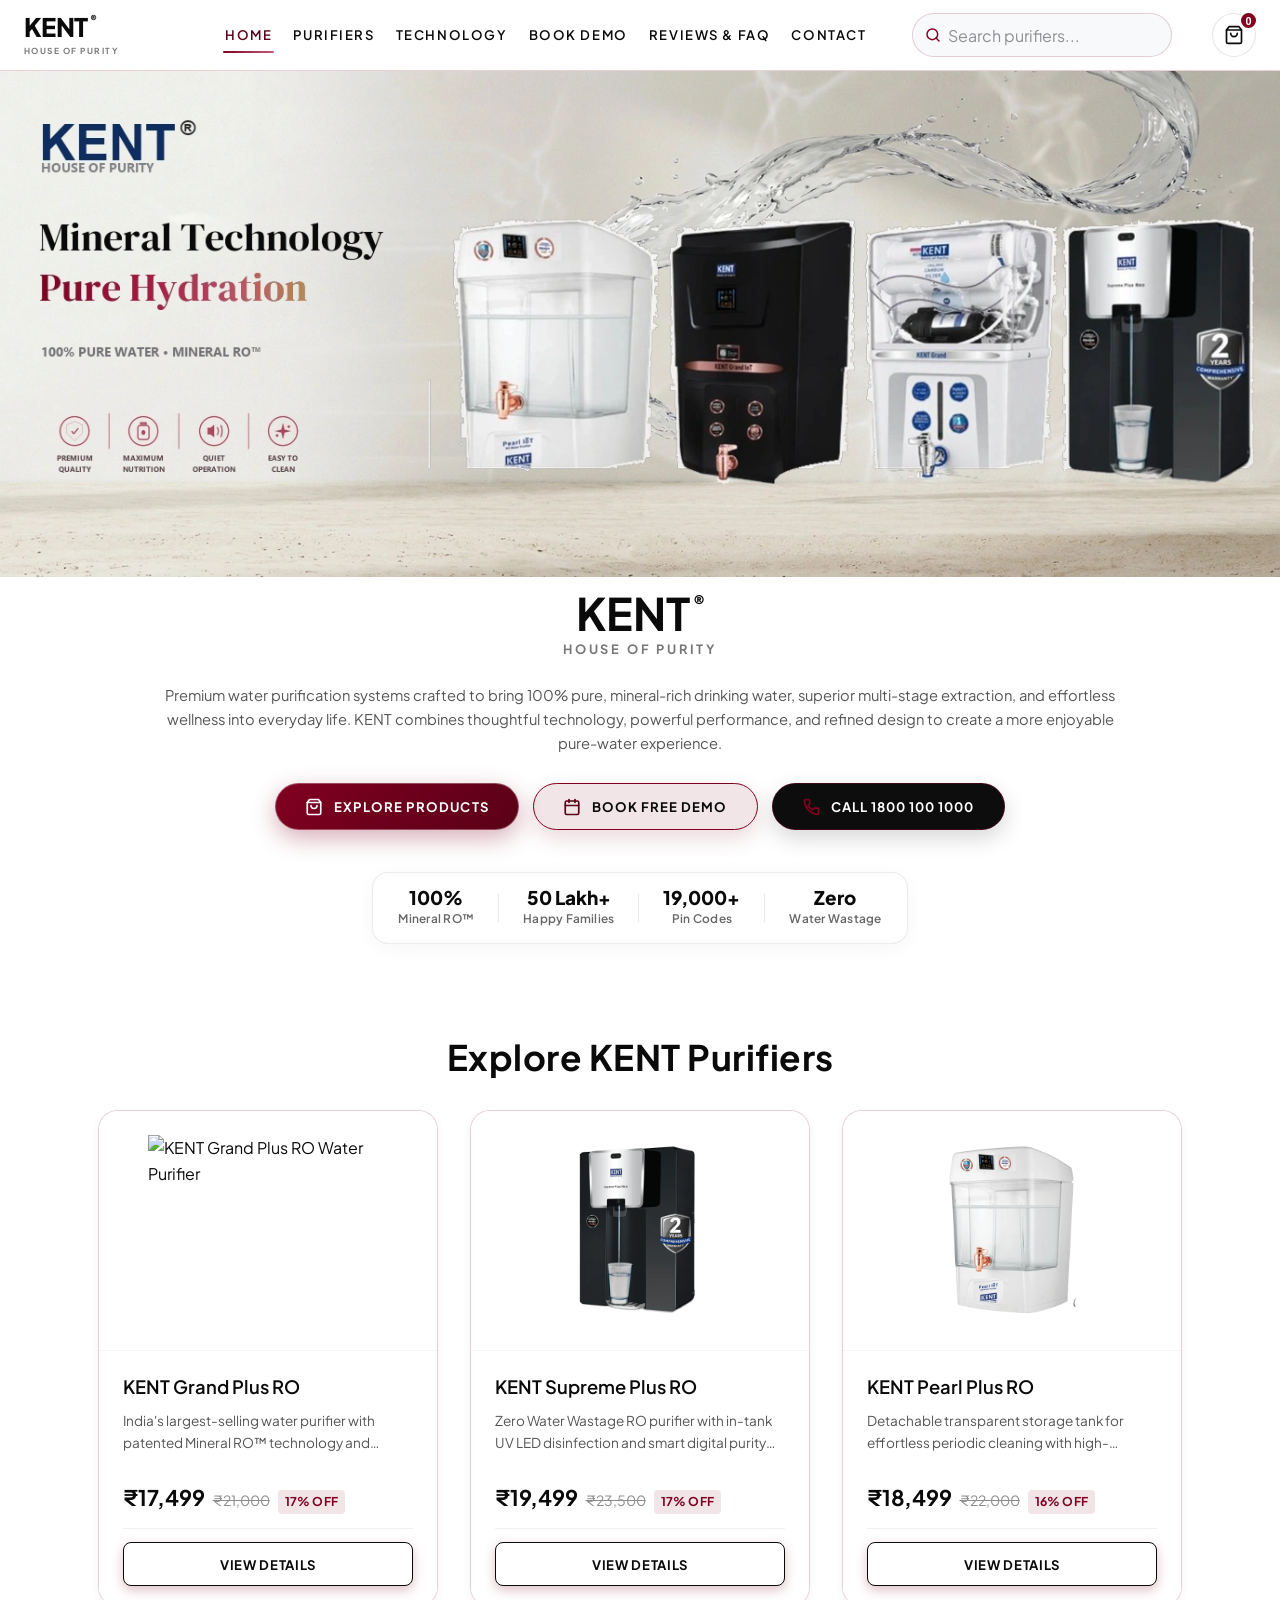
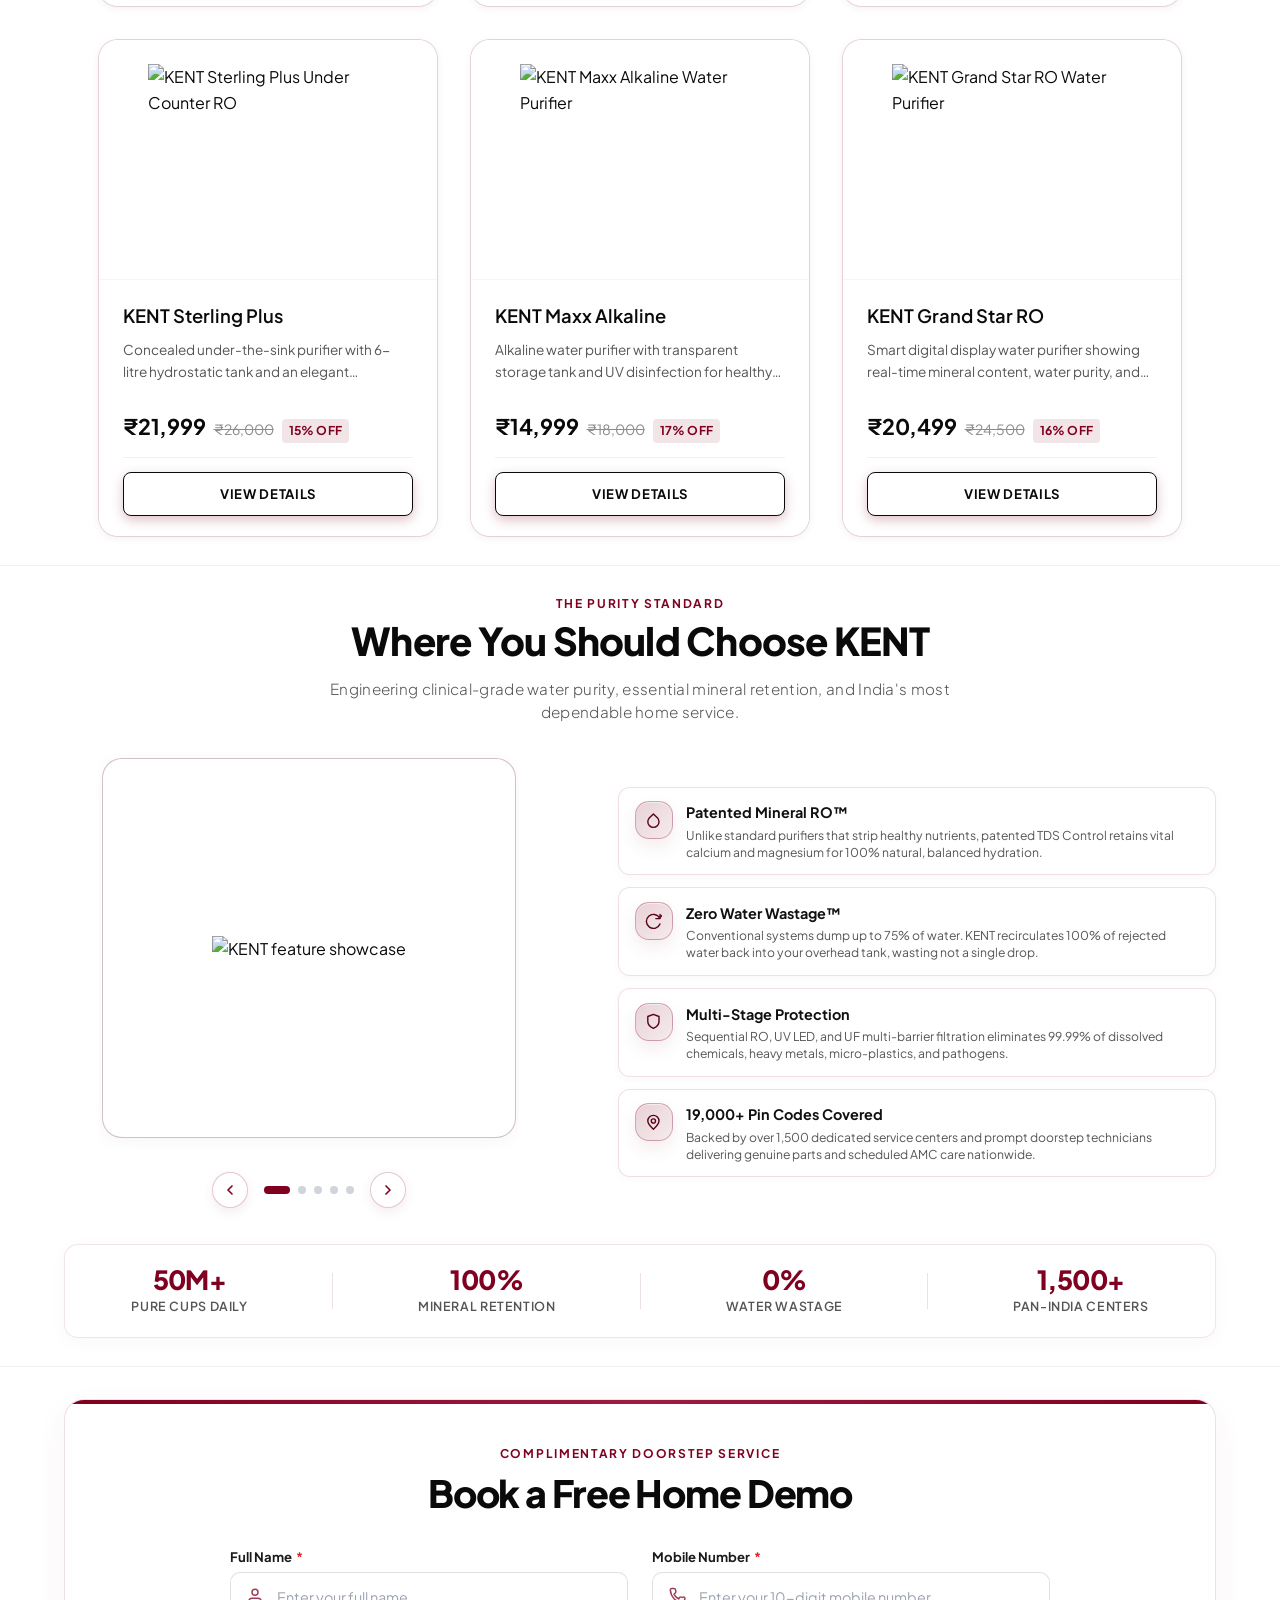
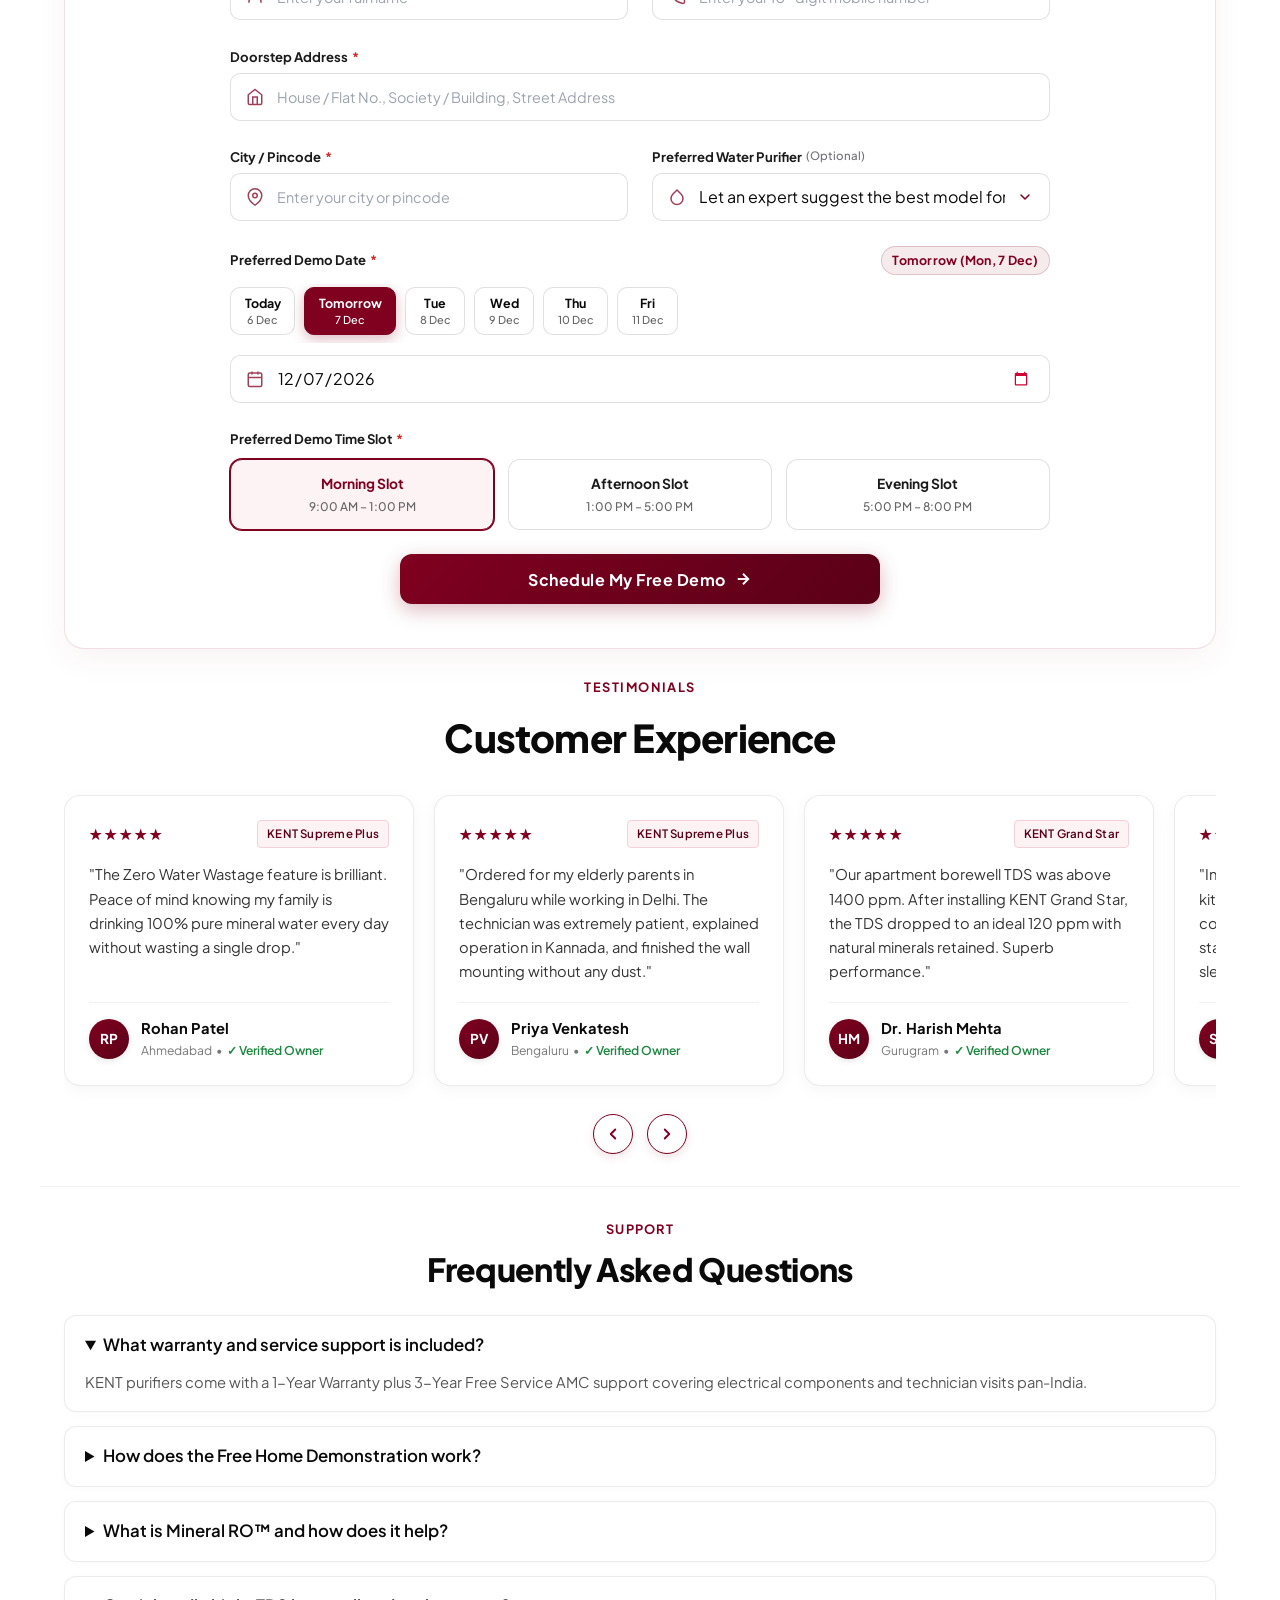
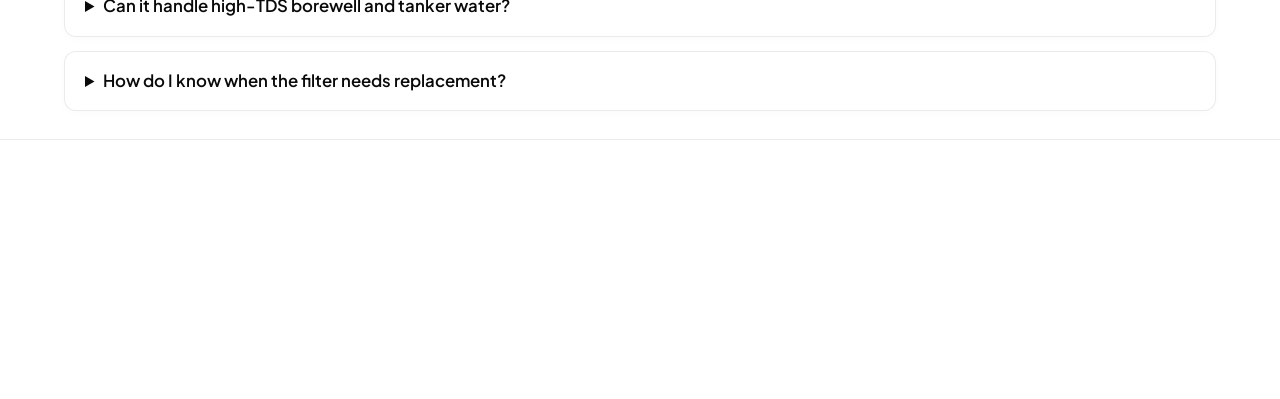
==== commit 19fcd45b: "feat(hero): integrate all four wholesome KENT purifier models into hero showcase with contact shadow" ====
--- a/index.html
+++ b/index.html
@@ -114,7 +114,7 @@
                     <div class="detail-stage">
                         <div class="detail-stage-frame detail-stage-frame--poster">
                             <img class="detail-stage-poster" id="heroStagePoster"
-                                src="images/kent-purifiers-banner.webp?v=20.0" alt="KENT Water Purifiers lineup"
+                                src="images/kent-purifiers-banner.webp?v=21.0" alt="KENT Water Purifiers lineup"
                                 fetchpriority="high">
                         </div>
                     </div>
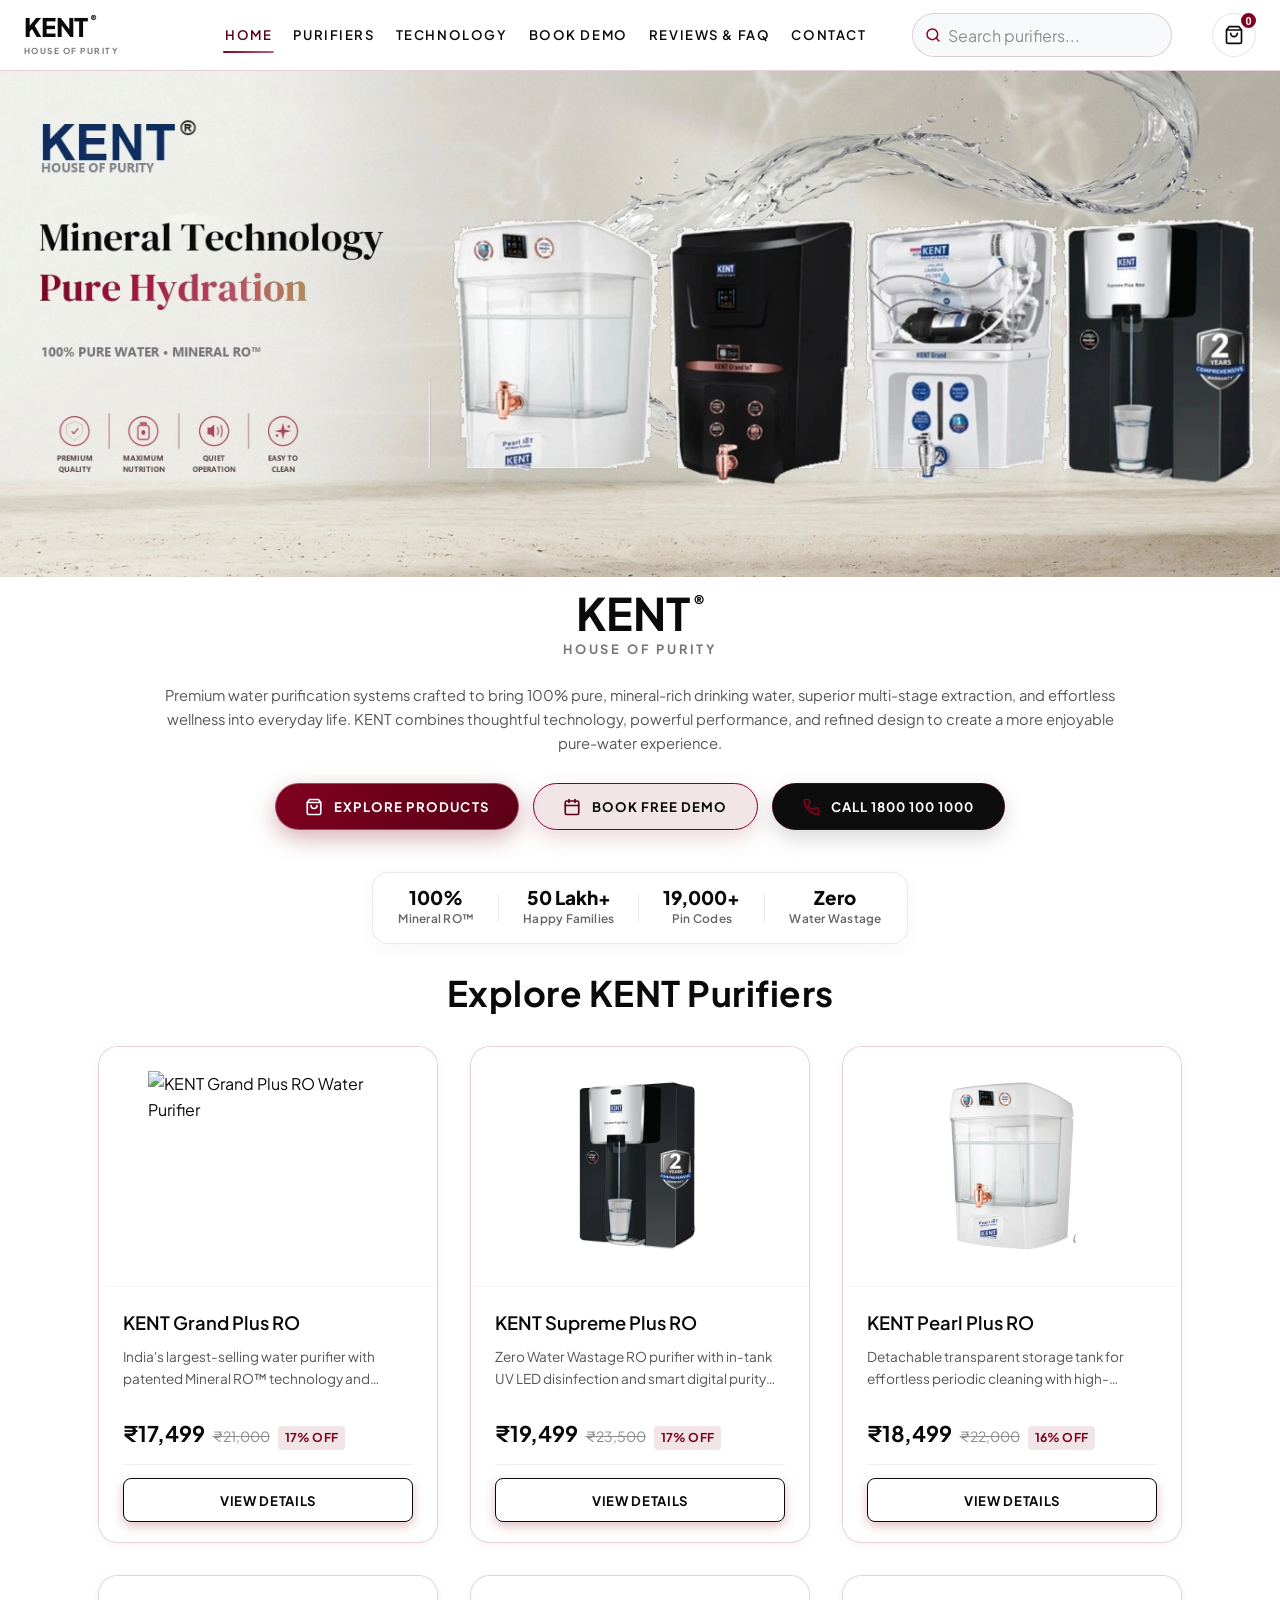
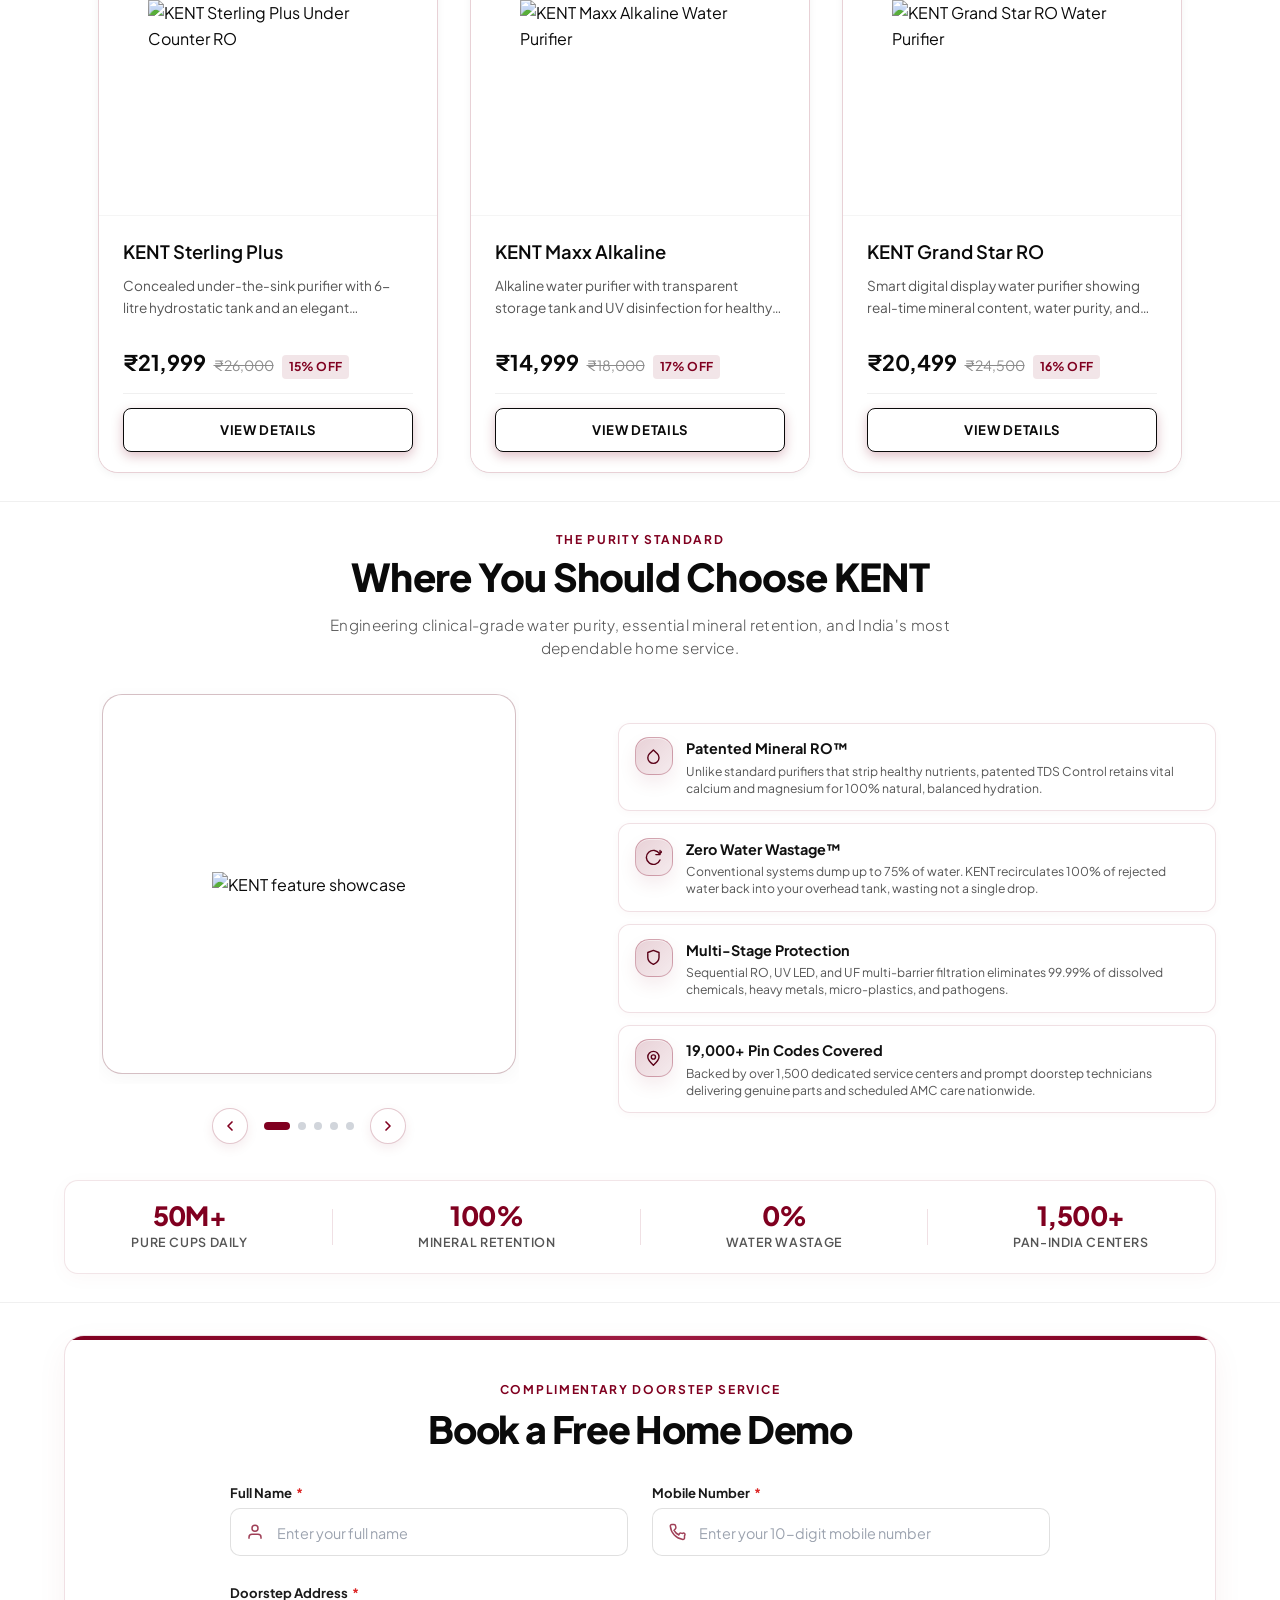
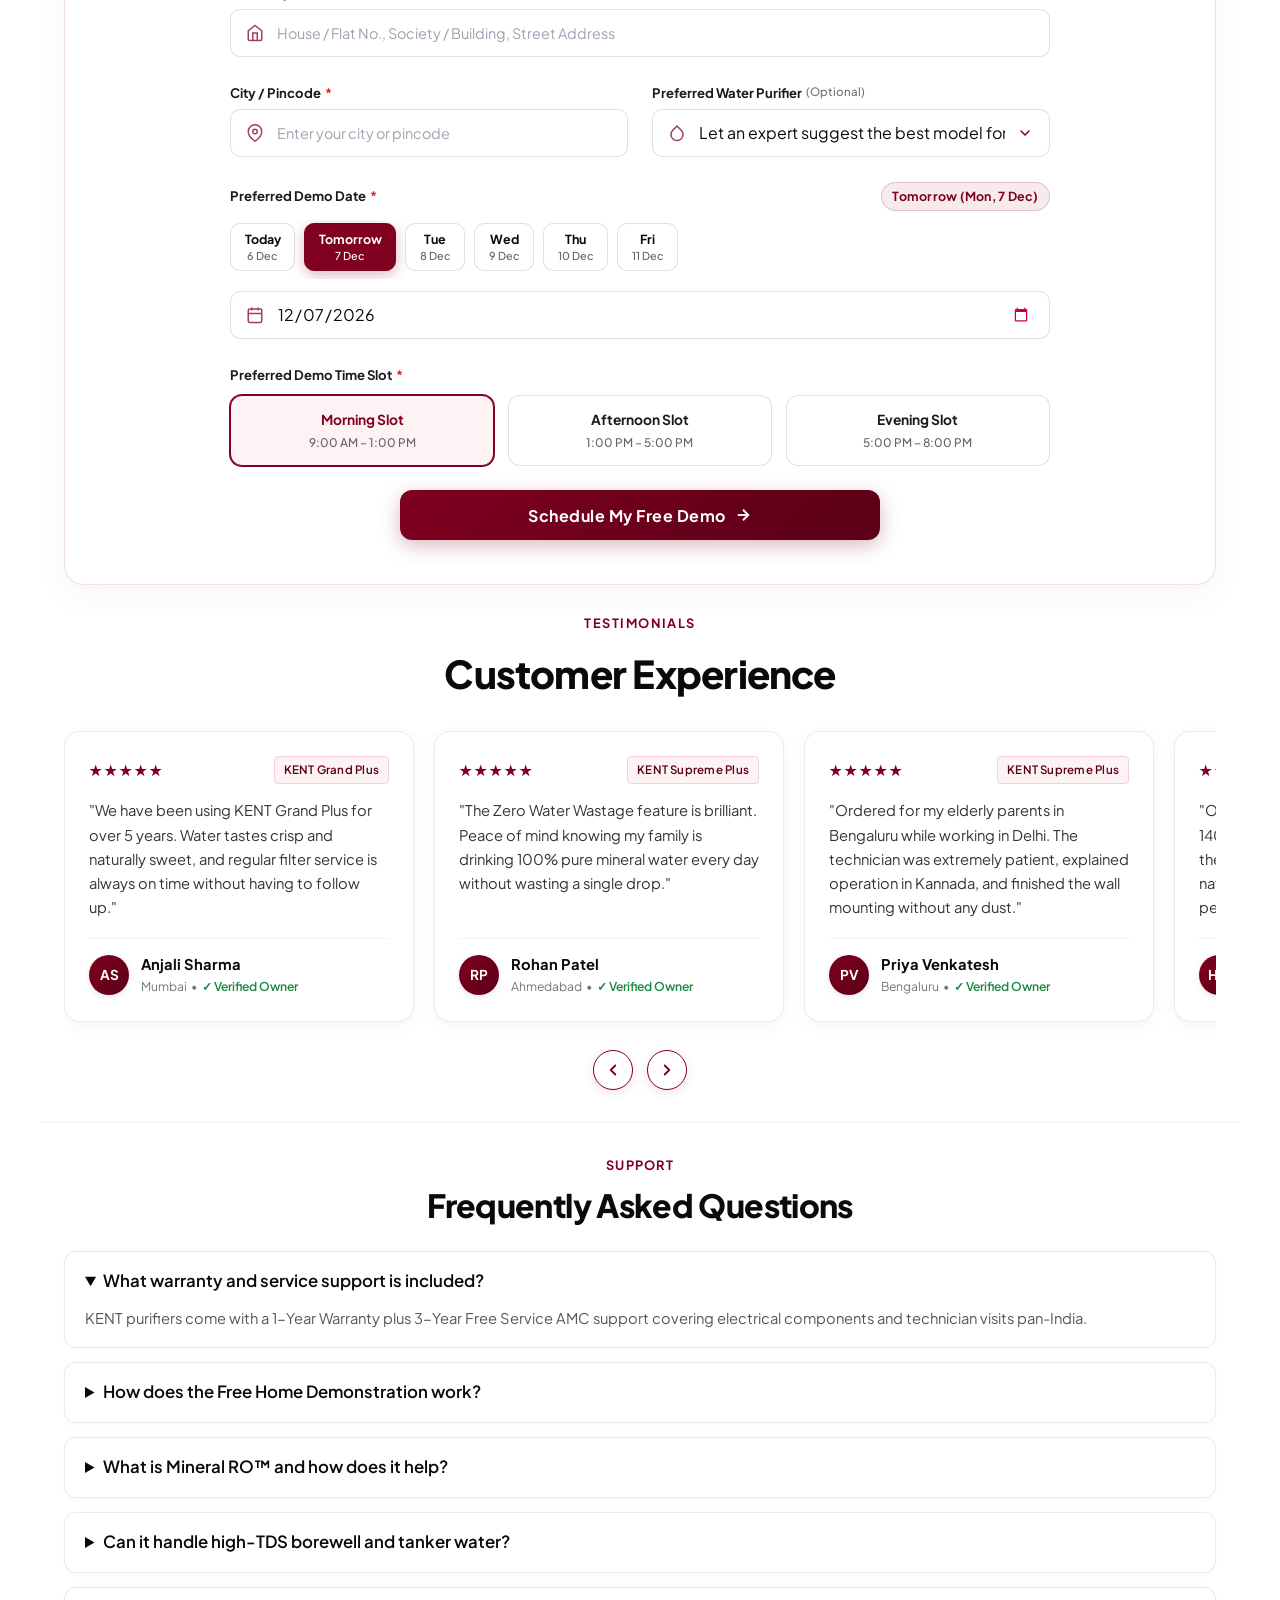
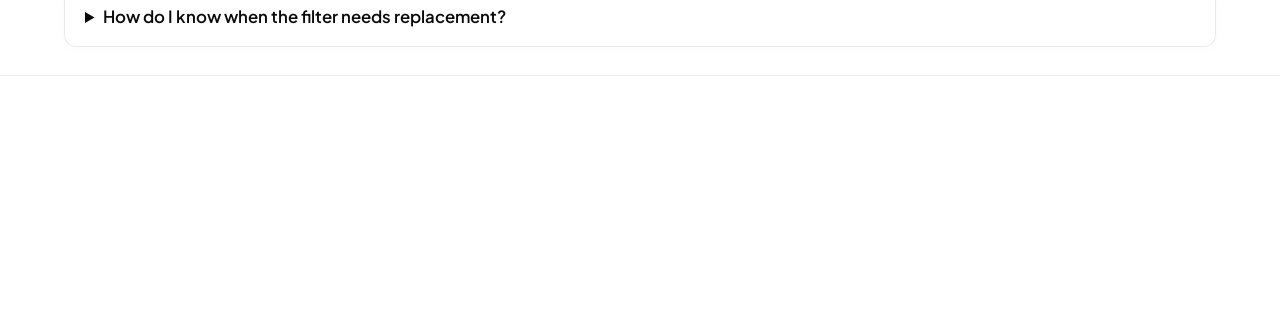
==== commit 0047b806: "fix(spacing): reduce vertical gap between hero section metrics and product browser section" ====
--- a/index.html
+++ b/index.html
@@ -19,7 +19,7 @@
         href="https://fonts.googleapis.com/css2?family=DM+Serif+Display:ital@0;1&family=Plus+Jakarta+Sans:ital,wght@0,300;0,400;0,500;0,600;0,700;0,800;1,400;1,600&display=swap"
         rel="stylesheet">
 
-    <link rel="stylesheet" href="styles.css?v=20.0">
+    <link rel="stylesheet" href="styles.css?v=21.0">
 </head>
 
 <body class="detail-page">
--- a/styles.css
+++ b/styles.css
@@ -1909,7 +1909,7 @@
   margin-left: 0 !important;
   margin-right: 0 !important;
   padding-top: var(--nav-height, 70px) !important;
-  padding-bottom: 2.5rem;
+  padding-bottom: 0.5rem;
   padding-left: 0;
   padding-right: 0;
   background: #FFFFFF !important;
@@ -2097,7 +2097,7 @@
 .detail-hero-copy {
   width: min(100%, 1440px);
   margin: 0 auto;
-  padding: 0.5rem var(--content-padding, 1.5rem) 1.5rem;
+  padding: 0.5rem var(--content-padding, 1.5rem) 0.5rem;
   box-sizing: border-box;
   text-align: center;
   display: flex;
@@ -2850,8 +2850,9 @@
 }
 
 .detail-chooser-section {
-  padding: 1.75rem 0;
-  scroll-margin-top: calc(var(--nav-height, 90px) + 1rem);
+  padding-top: 0.75rem !important;
+  padding-bottom: 1.75rem;
+  scroll-margin-top: calc(var(--nav-height, 70px) + 0.5rem);
 }
 
 .detail-rail-card-media {
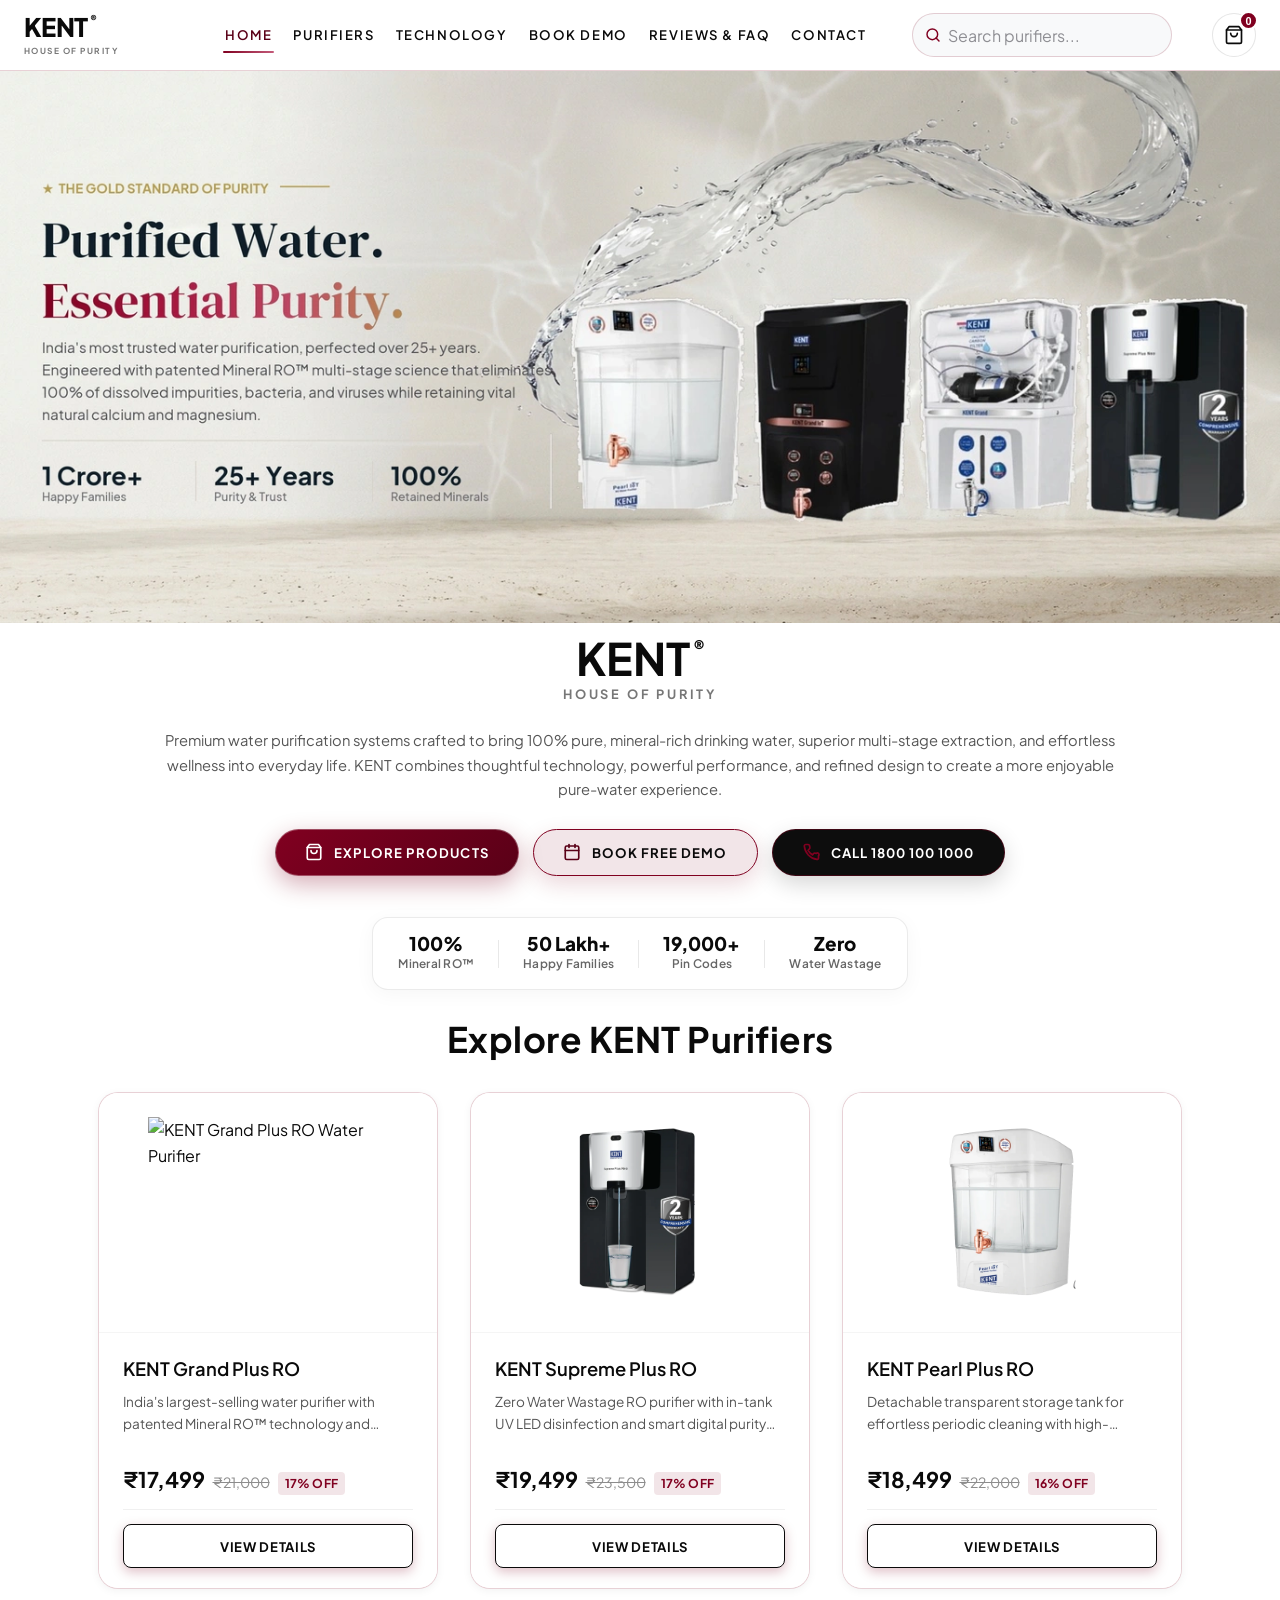
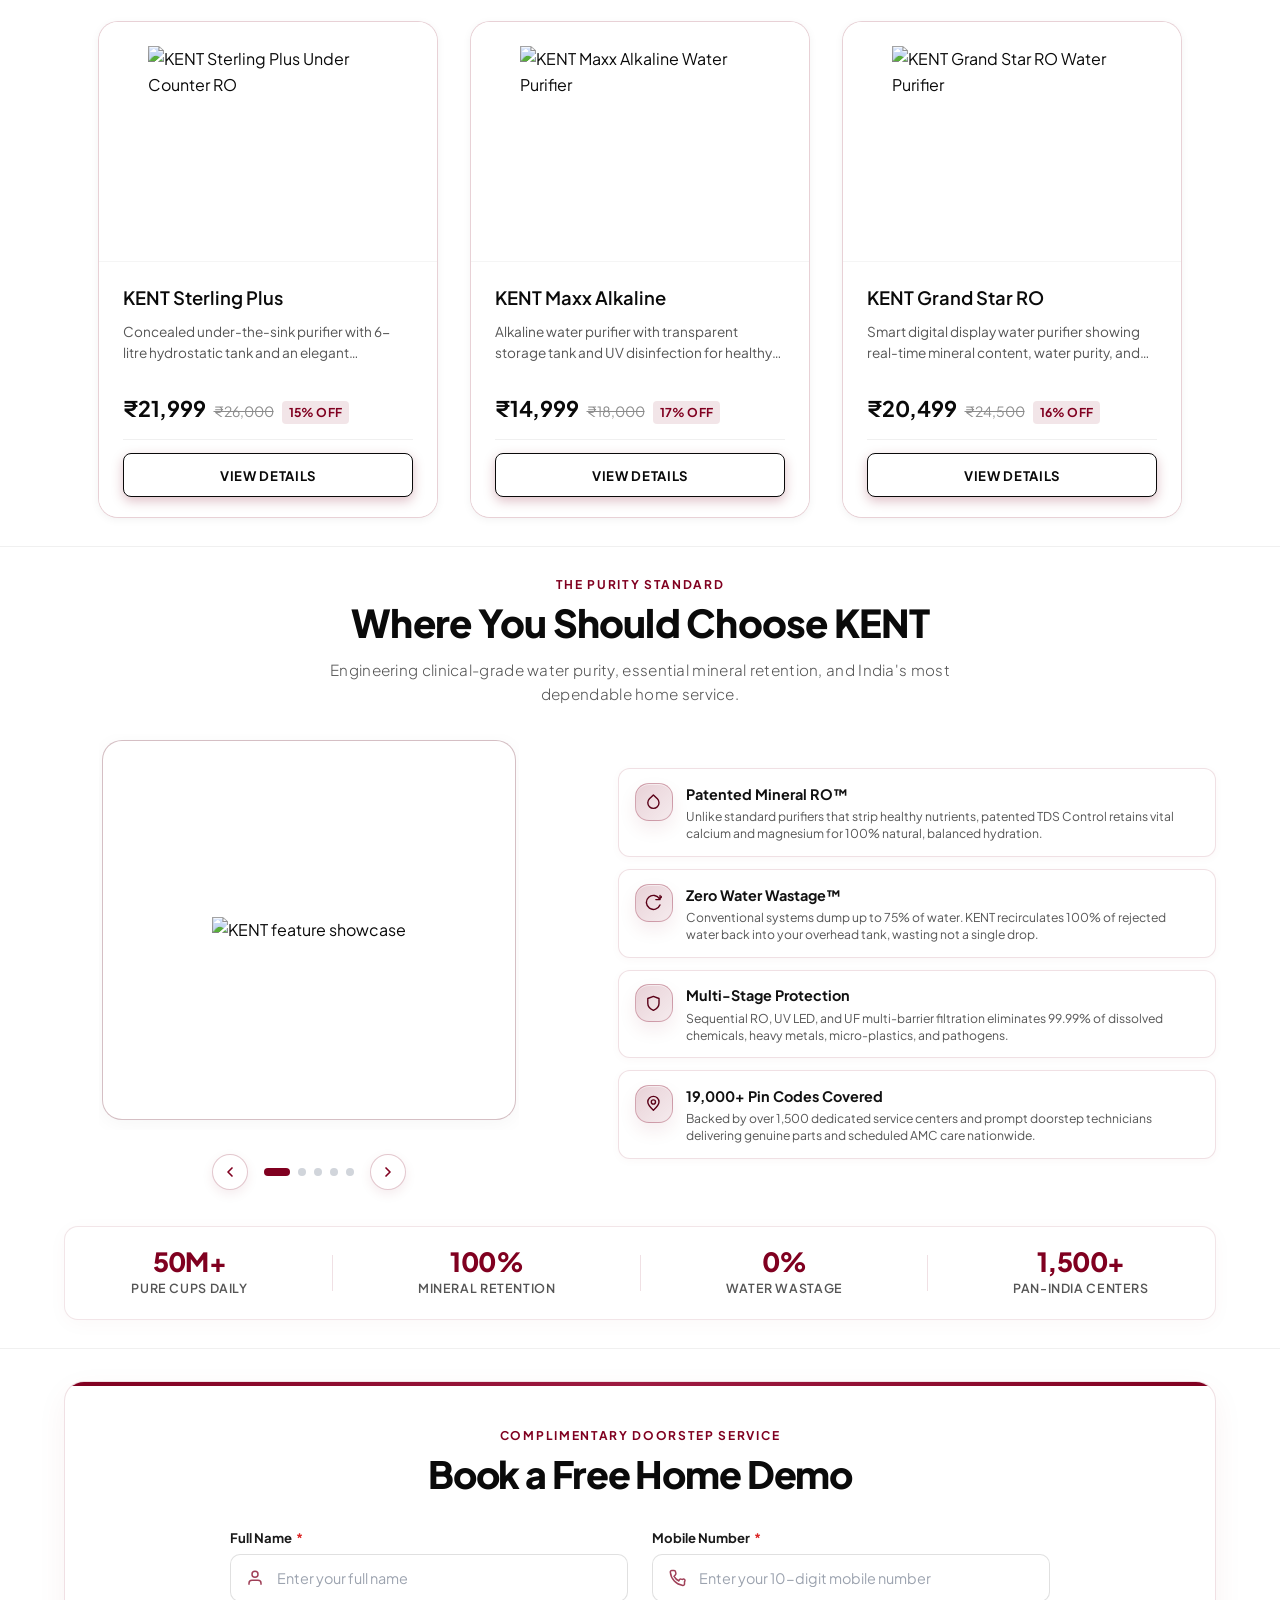
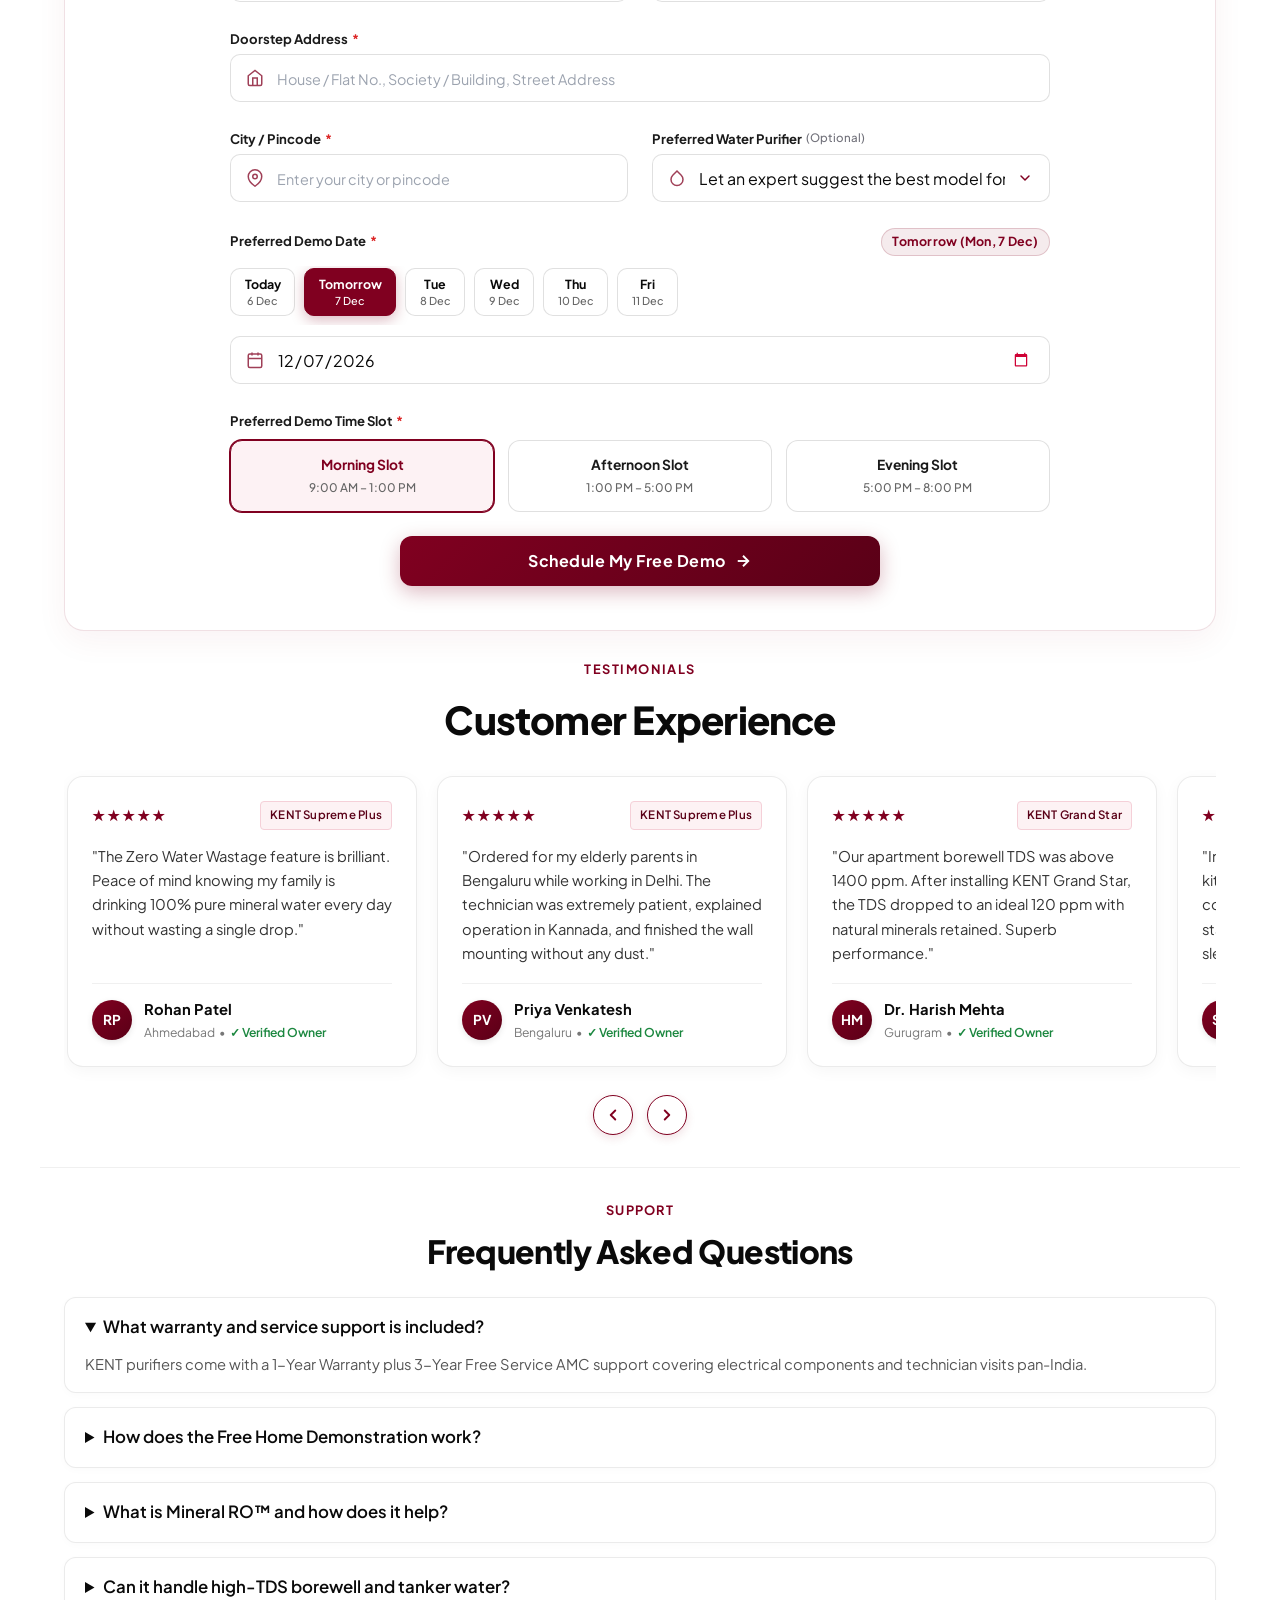
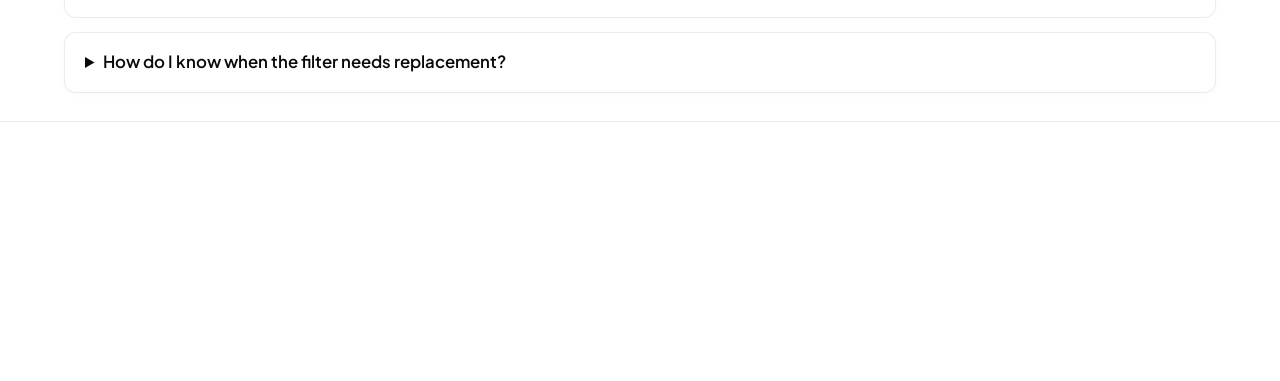
==== commit 88efc923: "feat(hero): generate and integrate UHD 4K hero section banner with exact editorial layout and 4 whol" ====
--- a/index.html
+++ b/index.html
@@ -114,7 +114,7 @@
                     <div class="detail-stage">
                         <div class="detail-stage-frame detail-stage-frame--poster">
                             <img class="detail-stage-poster" id="heroStagePoster"
-                                src="images/kent-purifiers-banner.webp?v=21.0" alt="KENT Water Purifiers lineup"
+                                src="images/kent-purifiers-banner.webp?v=22.0" alt="KENT Water Purifiers lineup"
                                 fetchpriority="high">
                         </div>
                     </div>
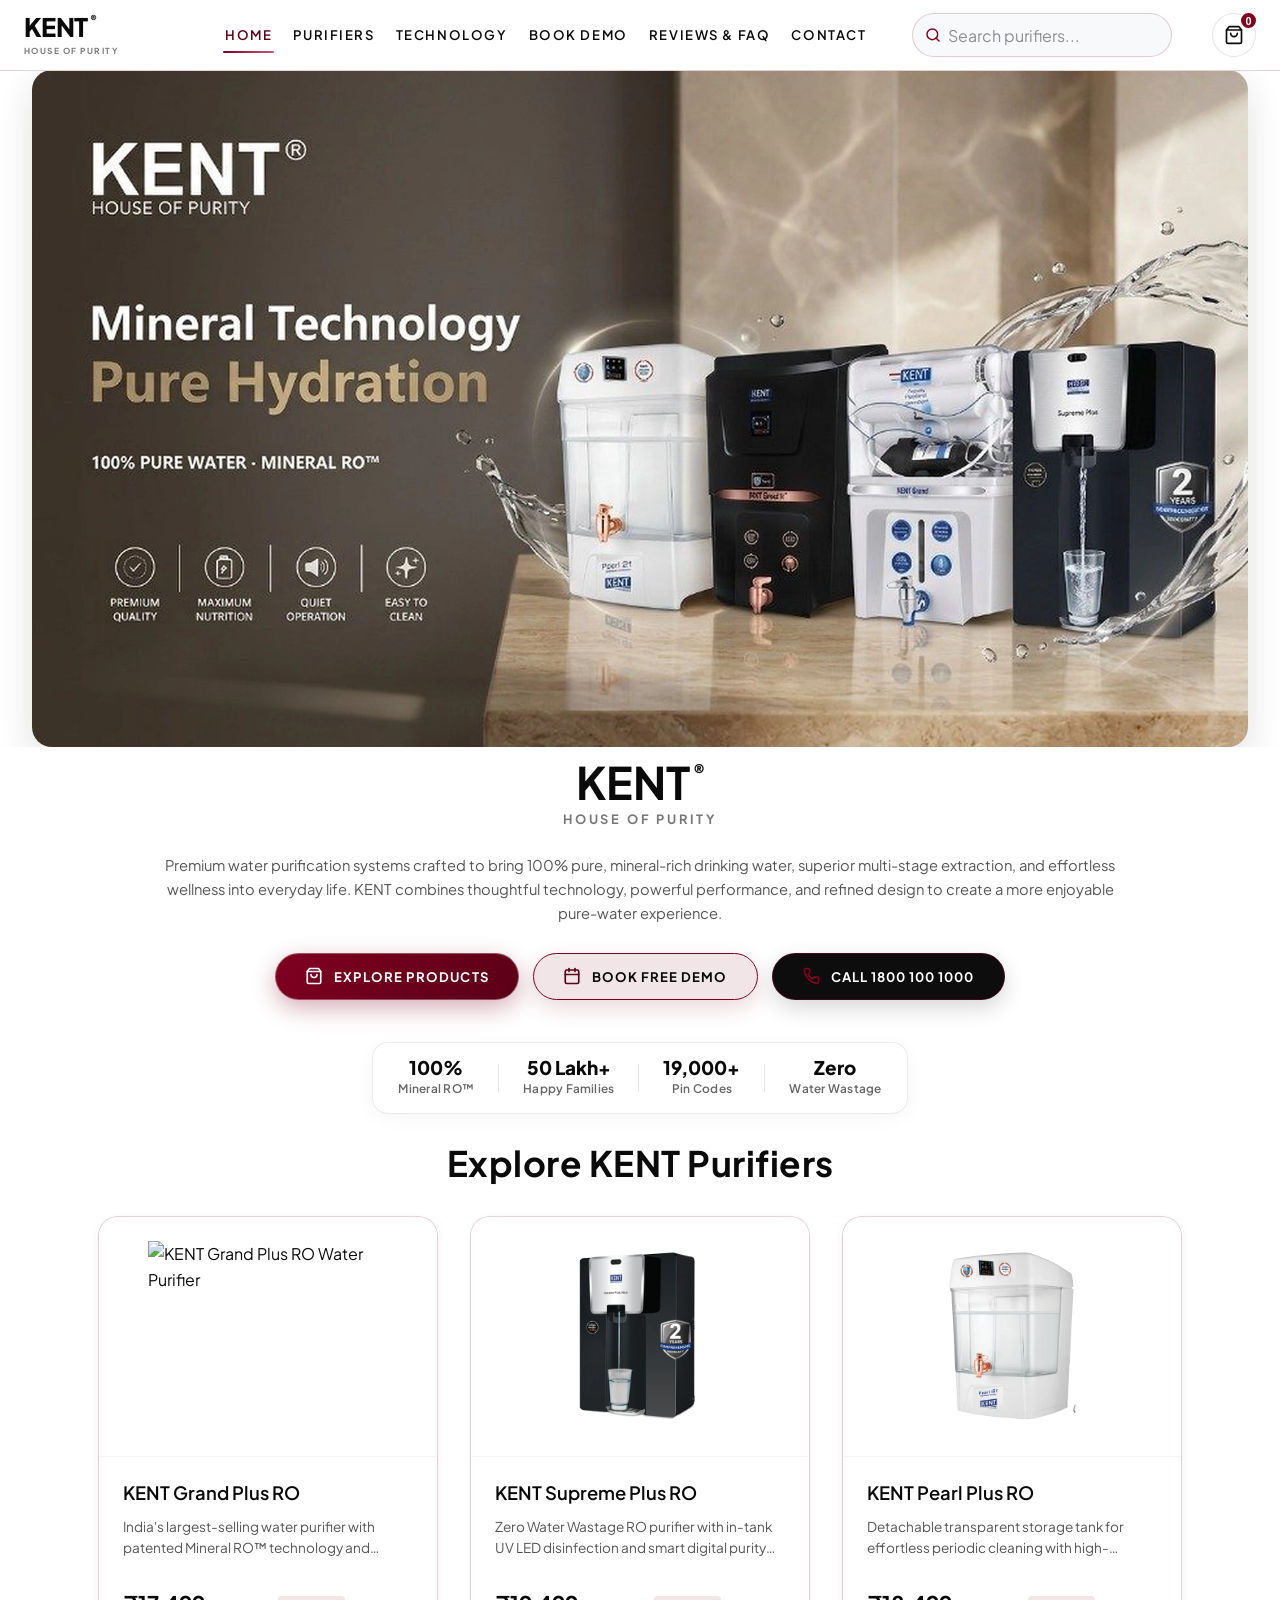
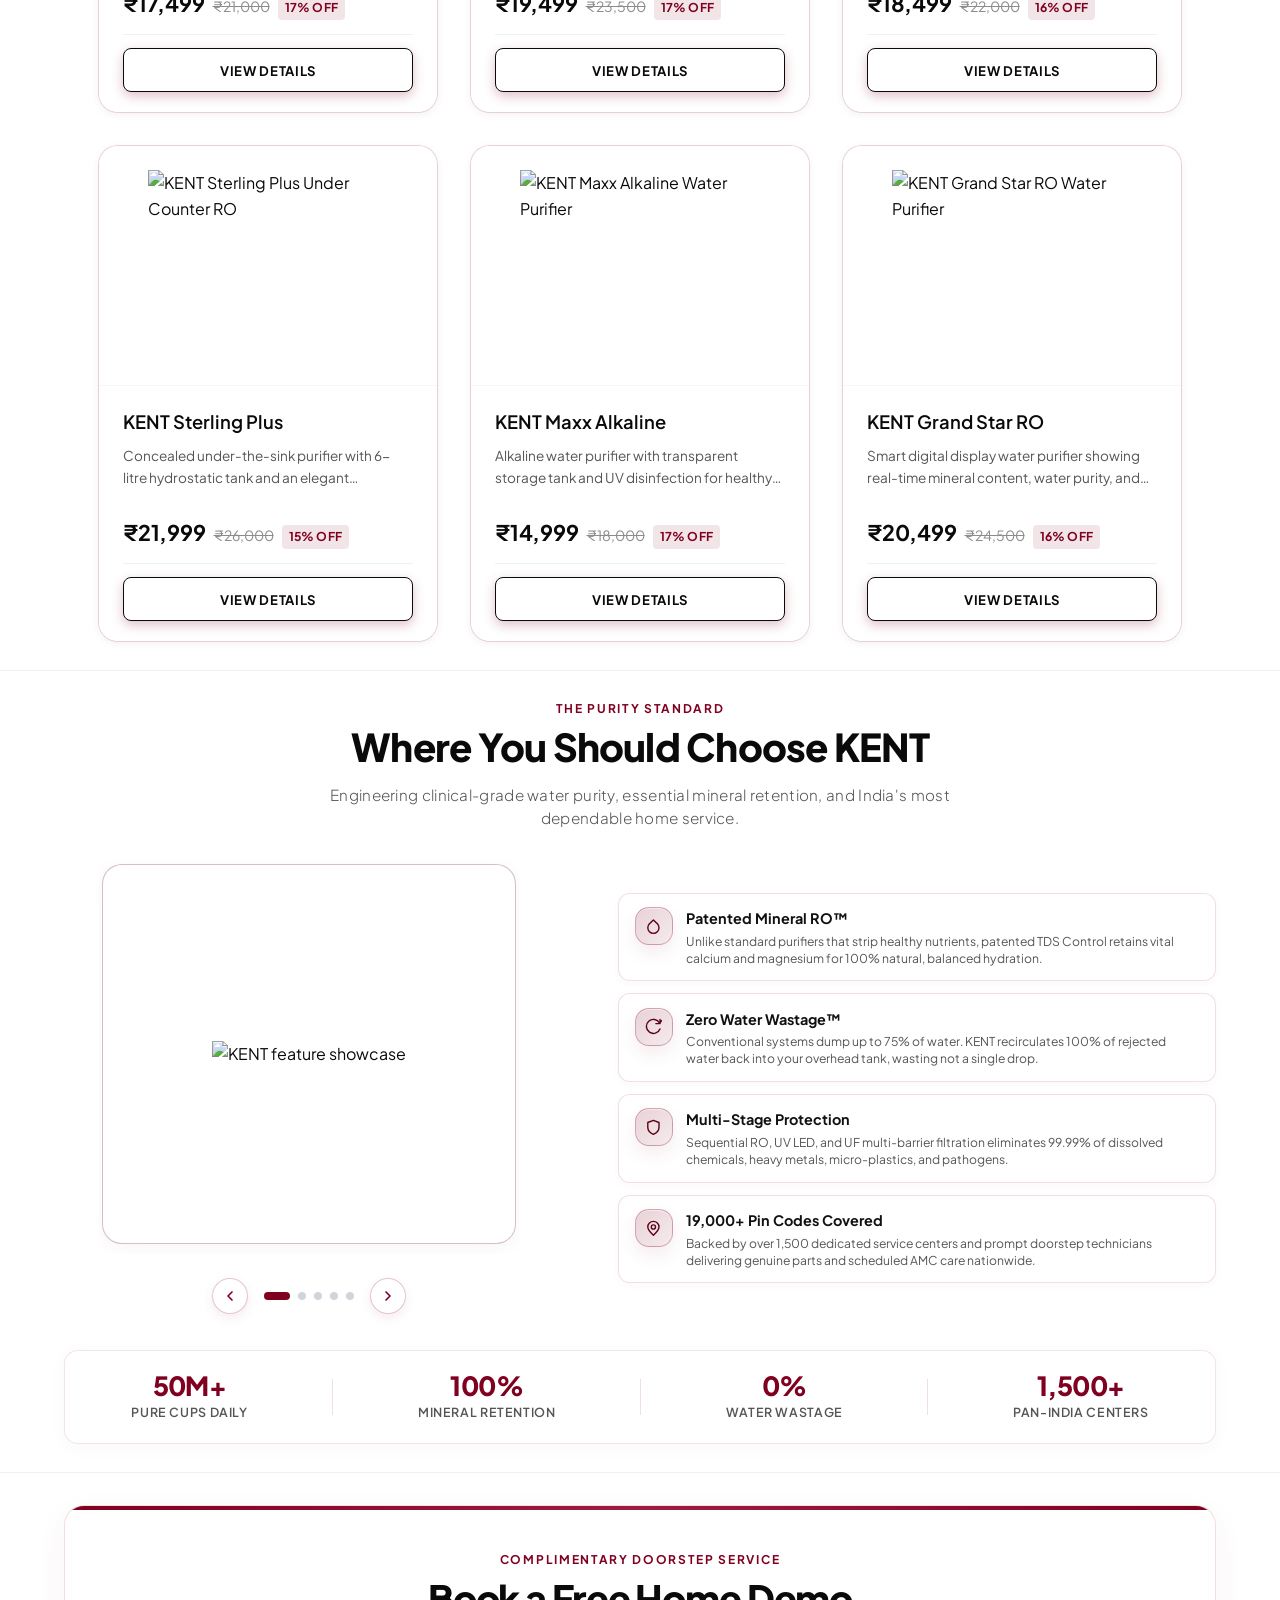
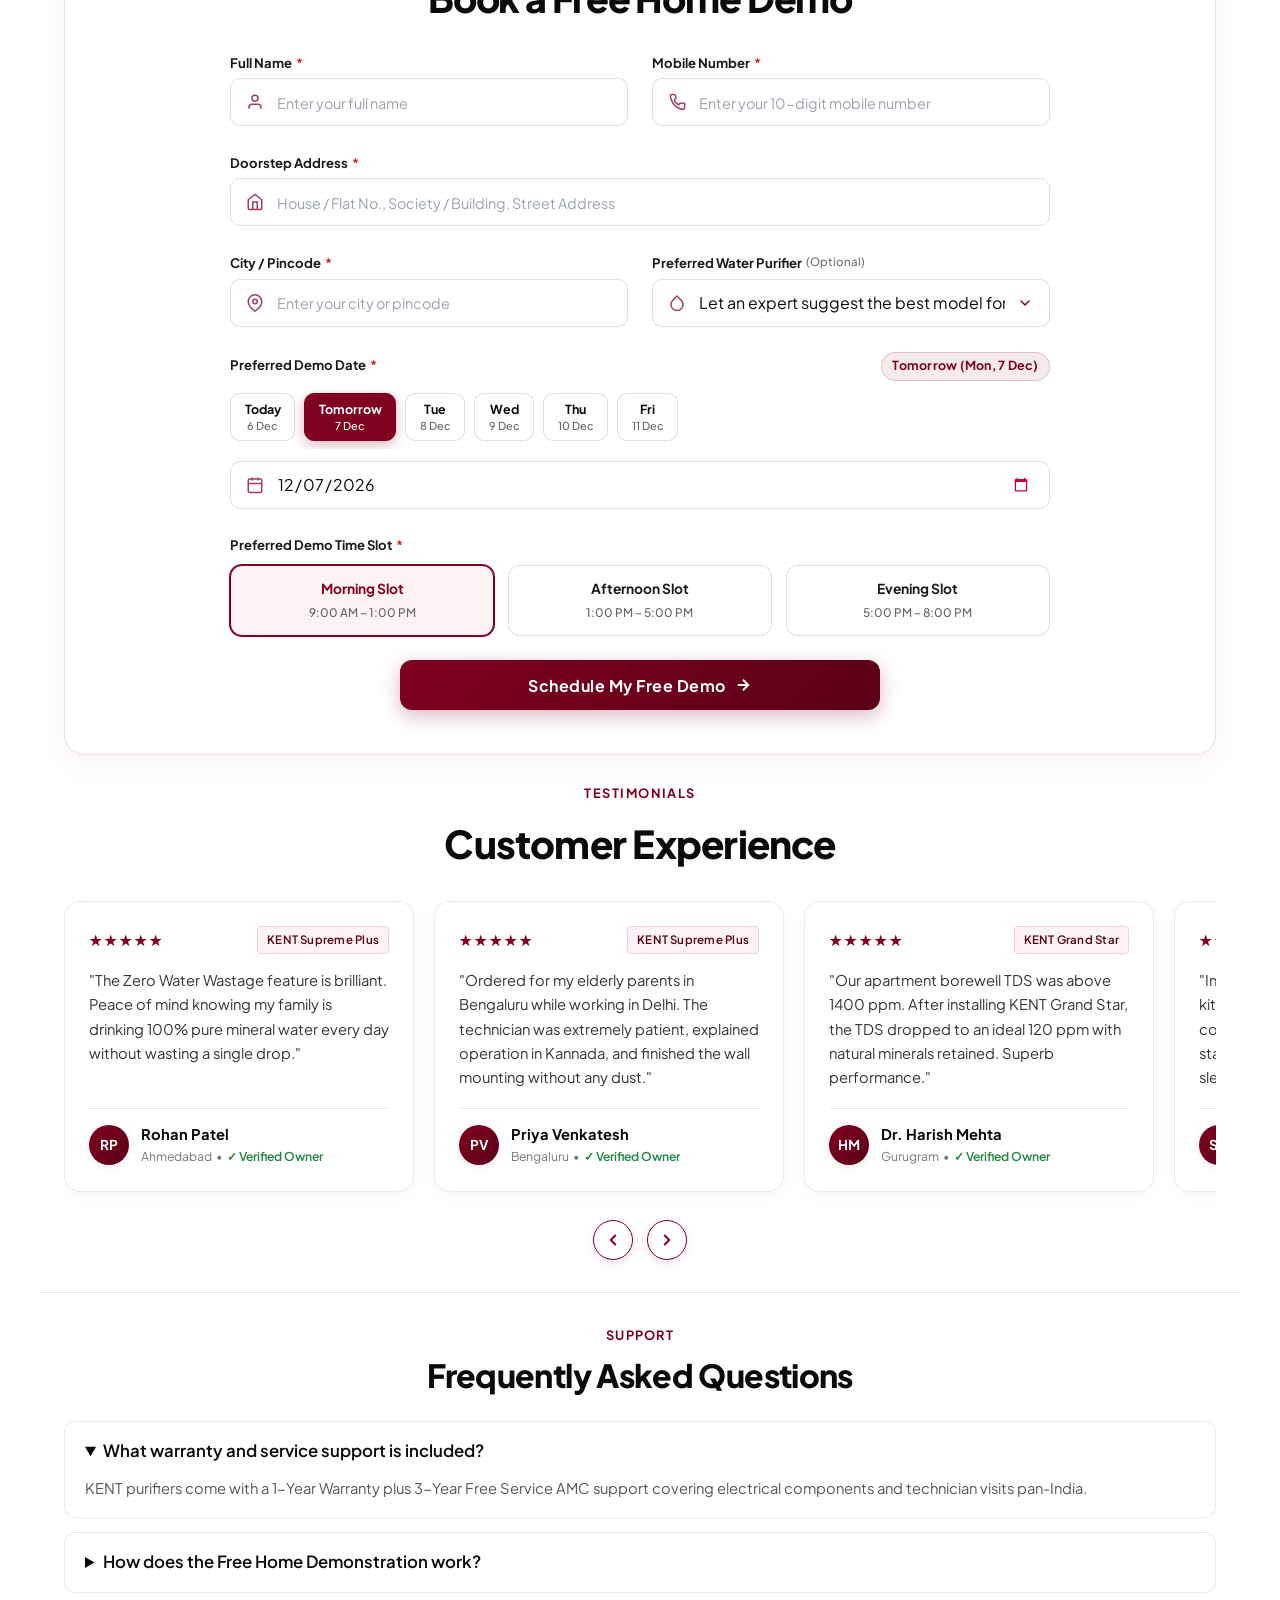
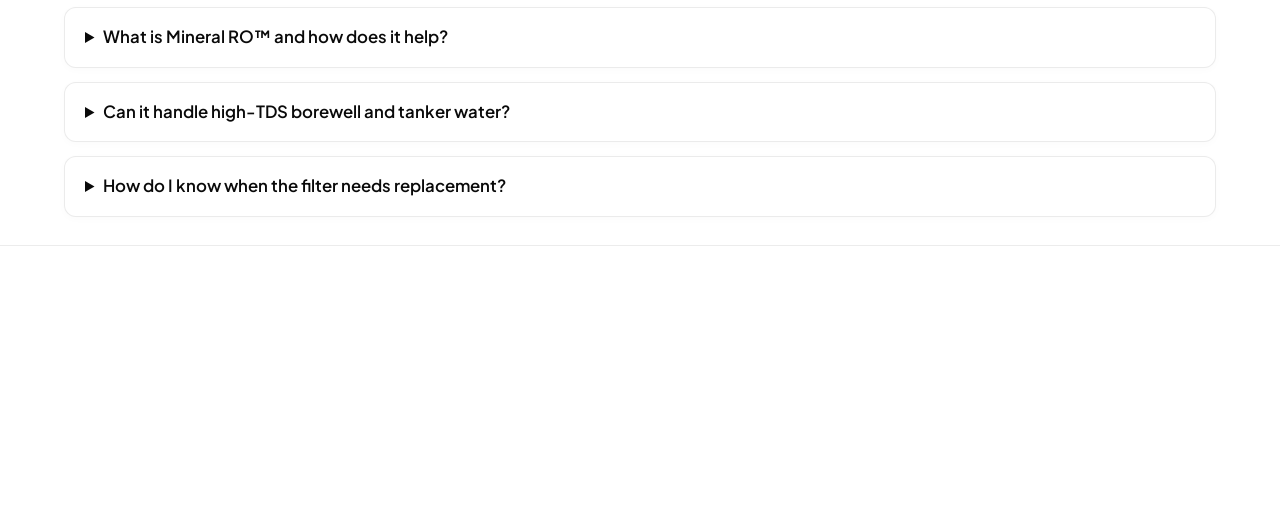
==== commit fe500b3b: "feat(hero): update hero section to luxury mocha & marble travertine design matching user reference" ====
--- a/index.html
+++ b/index.html
@@ -19,7 +19,7 @@
         href="https://fonts.googleapis.com/css2?family=DM+Serif+Display:ital@0;1&family=Plus+Jakarta+Sans:ital,wght@0,300;0,400;0,500;0,600;0,700;0,800;1,400;1,600&display=swap"
         rel="stylesheet">
 
-    <link rel="stylesheet" href="styles.css?v=21.0">
+    <link rel="stylesheet" href="styles.css?v=22.0">
 </head>
 
 <body class="detail-page">
--- a/styles.css
+++ b/styles.css
@@ -2021,6 +2021,15 @@
     font-size: 0.68rem;
     padding: 0.3rem 0.75rem;
   }
+
+  .detail-stage-frame--poster {
+    padding: 0 0.75rem;
+  }
+
+  .detail-stage-poster {
+    border-radius: 14px;
+    box-shadow: 0 8px 24px rgba(45, 35, 25, 0.1);
+  }
 }
 
 .product-browser-hero .page-hero-content {
@@ -2072,9 +2081,11 @@
 
 .detail-stage-frame--poster {
   width: 100%;
-  max-width: 100%;
+  max-width: 1440px;
   min-height: 0;
   margin: 0 auto;
+  padding: 0 var(--content-padding, 1.5rem);
+  box-sizing: border-box;
   background: transparent;
   display: flex;
   align-items: center;
@@ -2090,7 +2101,8 @@
   object-fit: contain;
   display: block;
   margin: 0 auto;
-  border-radius: 0;
+  border-radius: 20px;
+  box-shadow: 0 14px 36px rgba(45, 35, 25, 0.14);
   z-index: 2;
 }
 
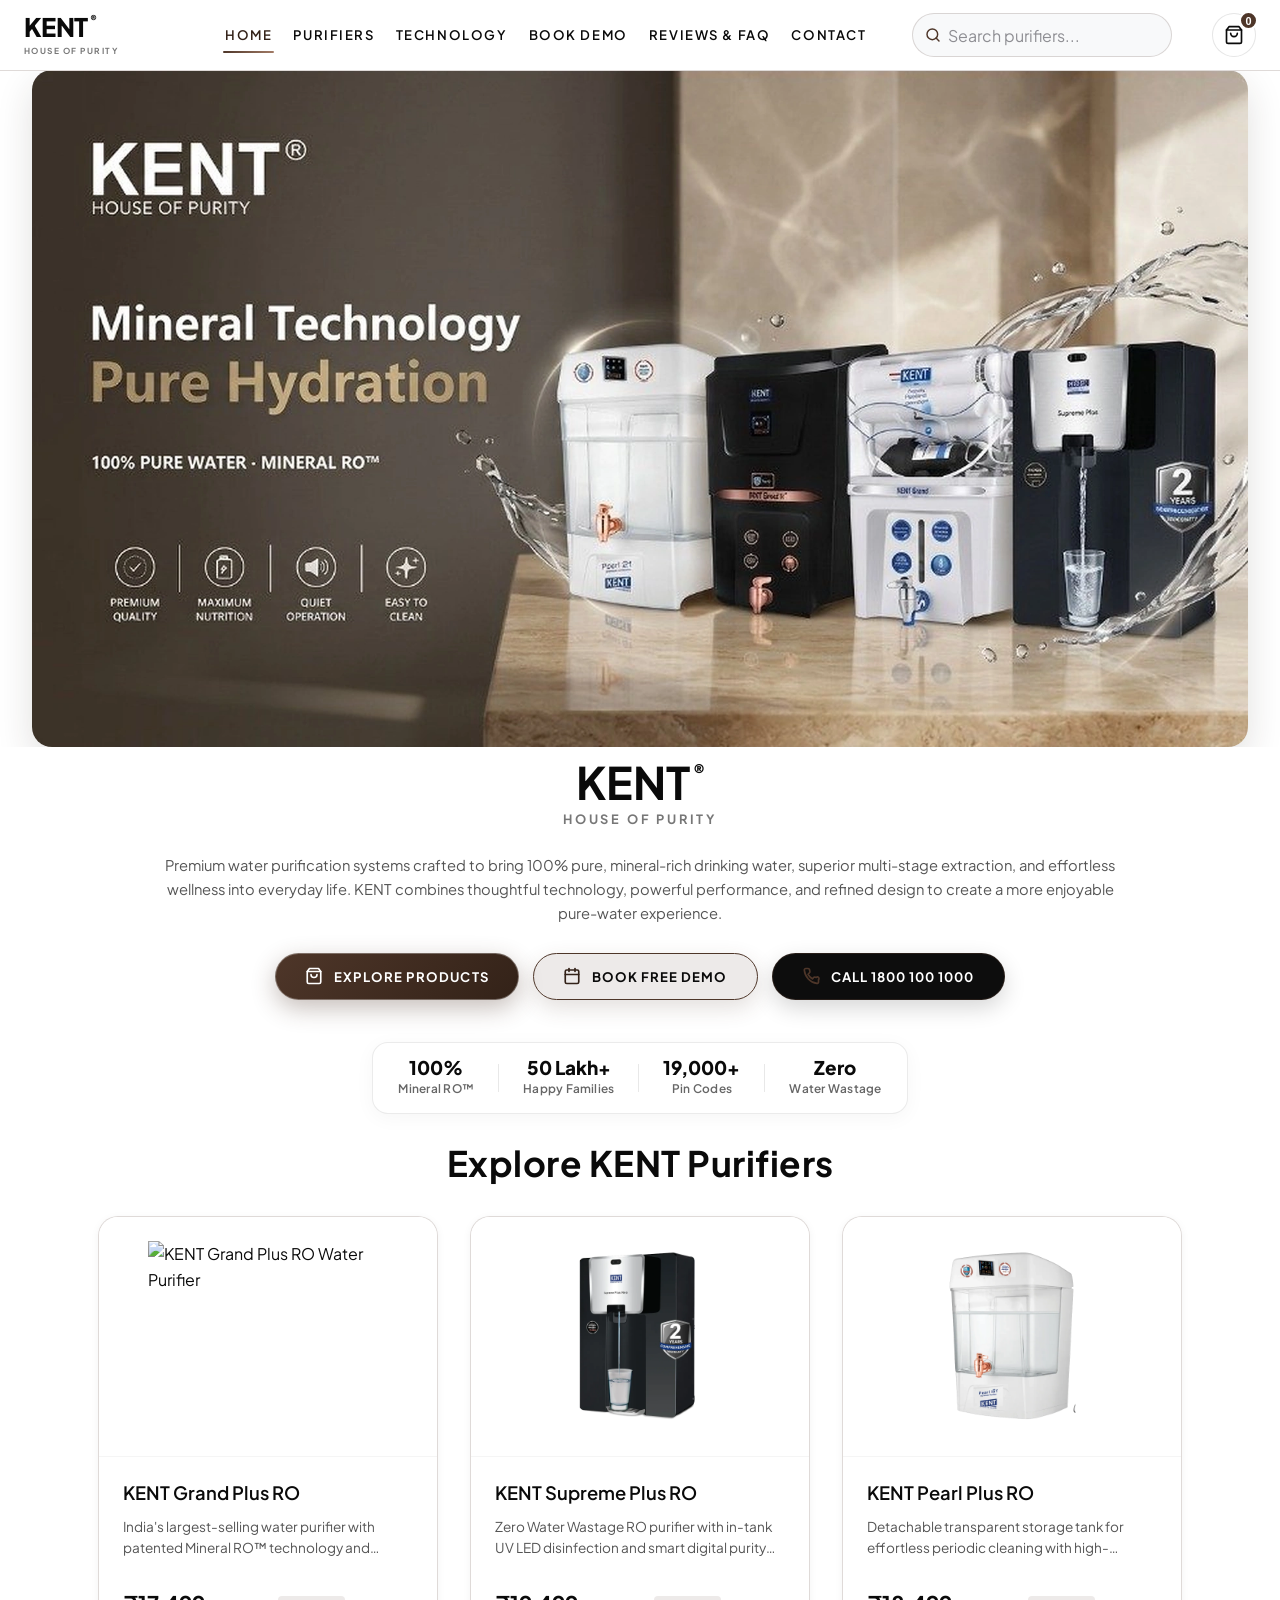
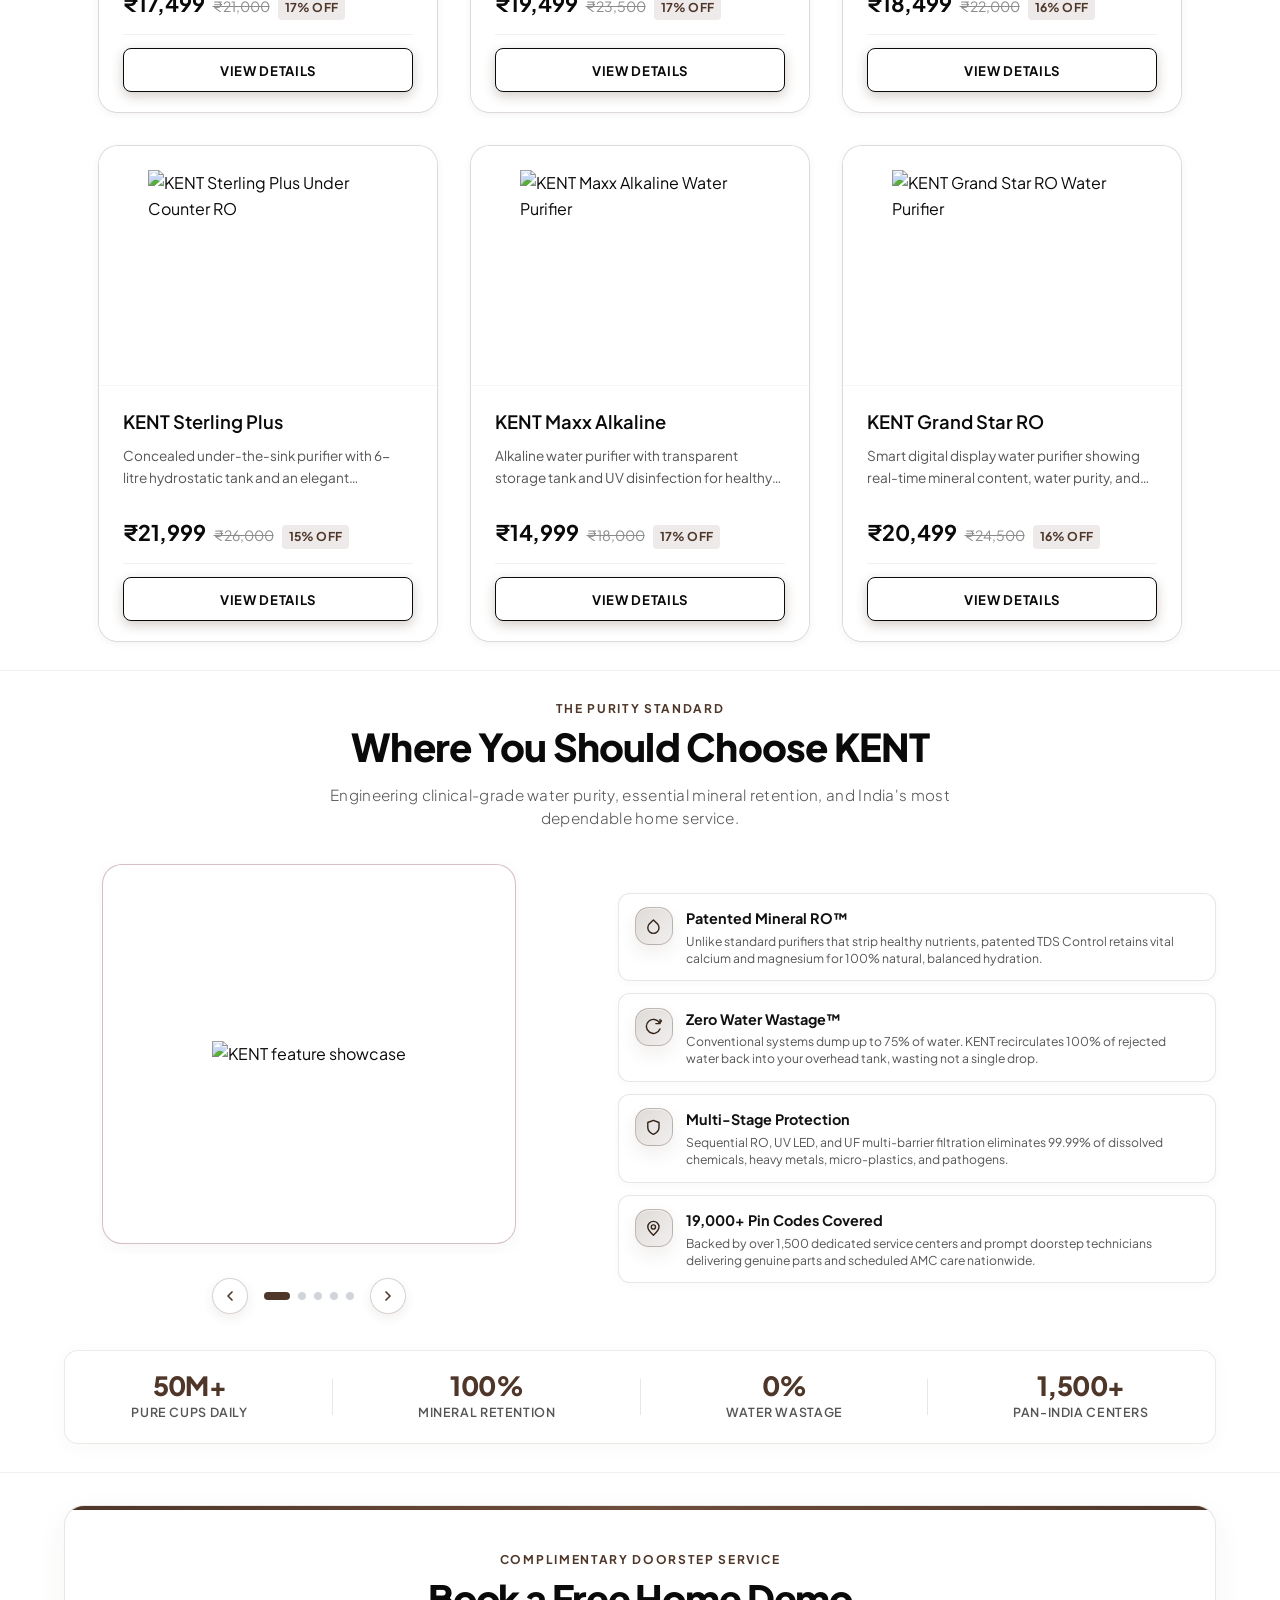
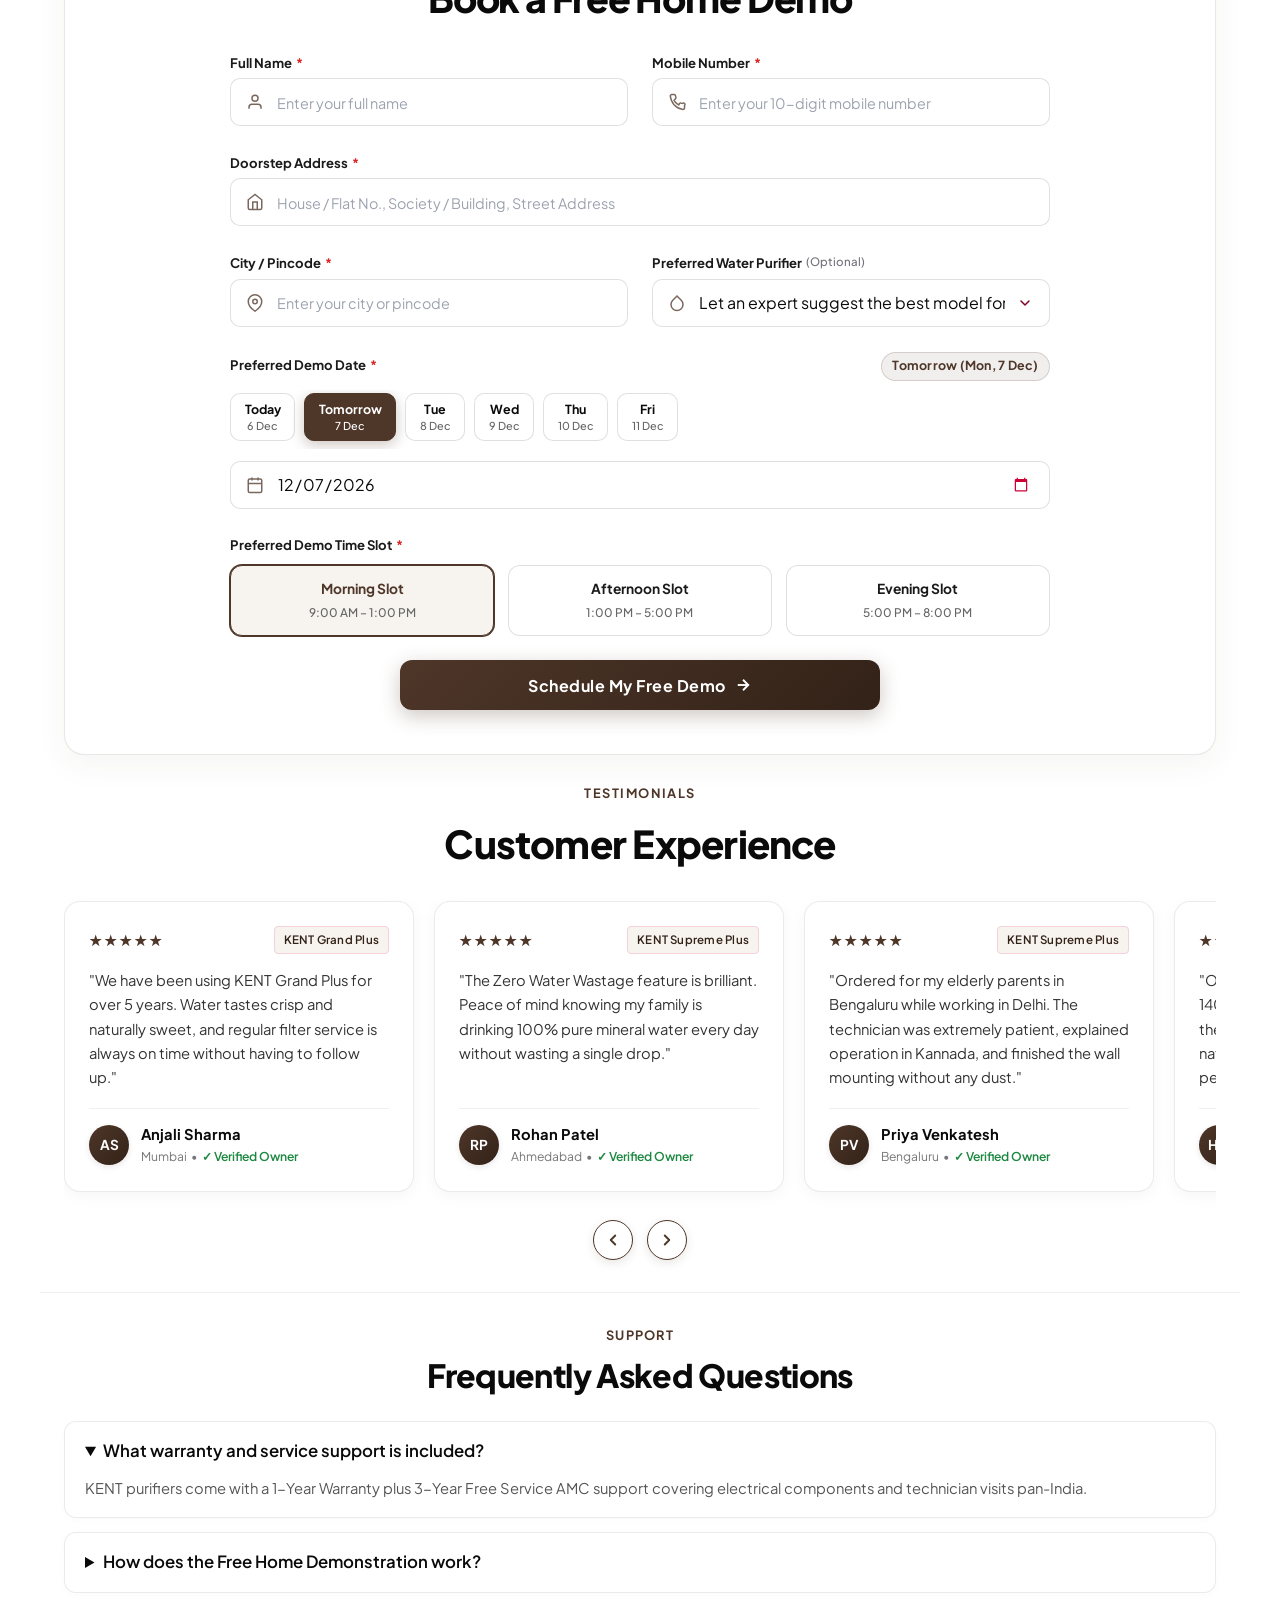
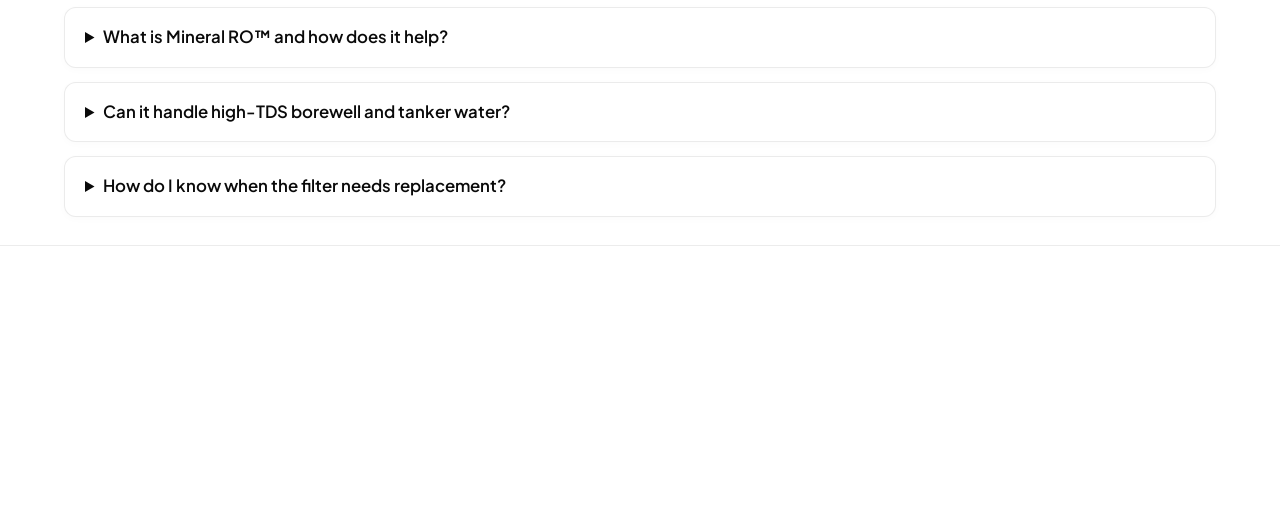
==== commit d6d7ee63: "style(theme): transition brand color palette from burgundy and white to warm espresso brown and whit" ====
--- a/index.html
+++ b/index.html
@@ -19,7 +19,7 @@
         href="https://fonts.googleapis.com/css2?family=DM+Serif+Display:ital@0;1&family=Plus+Jakarta+Sans:ital,wght@0,300;0,400;0,500;0,600;0,700;0,800;1,400;1,600&display=swap"
         rel="stylesheet">
 
-    <link rel="stylesheet" href="styles.css?v=22.0">
+    <link rel="stylesheet" href="styles.css?v=23.0">
 </head>
 
 <body class="detail-page">
@@ -334,7 +334,7 @@
                 <div class="section-header section-header--center"
                     style="display: flex; flex-direction: column; align-items: center; justify-content: center; text-align: center; margin-bottom: 1.75rem;">
                     <span class="why-choose-kicker"
-                        style="display: block; font-size: 0.75rem; font-weight: 700; text-transform: uppercase; letter-spacing: 0.14em; color: #800020; margin-bottom: 0.4rem; text-align: center;">THE
+                        style="display: block; font-size: 0.75rem; font-weight: 700; text-transform: uppercase; letter-spacing: 0.14em; color: #4E3629; margin-bottom: 0.4rem; text-align: center;">THE
                         PURITY STANDARD</span>
                     <h2 class="section-title section-title--center"
                         style="display: block; font-size: clamp(1.8rem, 3.2vw, 2.4rem); font-weight: 800; color: #0A0A0A; letter-spacing: -0.02em; line-height: 1.15; margin: 0 0 0.5rem; text-align: center;">
@@ -629,7 +629,7 @@
         <section class="customer-experience-section" id="social-proof">
             <div class="customer-experience-header">
                 <span
-                    style="font-size: 0.8rem; font-weight: 700; letter-spacing: 0.12em; text-transform: uppercase; color: #800020; margin: 0 0 4px 0; text-align: center;">Testimonials</span>
+                    style="font-size: 0.8rem; font-weight: 700; letter-spacing: 0.12em; text-transform: uppercase; color: #4E3629; margin: 0 0 4px 0; text-align: center;">Testimonials</span>
                 <h2 class="customer-experience-title"
                     style="font-size: clamp(1.8rem, 3vw, 2.4rem); font-weight: 800; color: #0A0A0A; margin: 0; letter-spacing: -0.02em; text-align: center;">
                     Customer Experience</h2>
@@ -644,9 +644,9 @@
                     <div>
                         <div
                             style="display: flex; align-items: center; justify-content: space-between; margin-bottom: 14px;">
-                            <div style="color: #800020; font-size: 0.95rem; letter-spacing: 2px;">★★★★★</div>
+                            <div style="color: #4E3629; font-size: 0.95rem; letter-spacing: 2px;">★★★★★</div>
                             <span
-                                style="font-size: 0.72rem; font-weight: 600; color: #5A0017; background: #FDF2F4; border: 1px solid #F5D0D8; padding: 4px 9px; border-radius: 4px; letter-spacing: 0.02em;">KENT
+                                style="font-size: 0.72rem; font-weight: 600; color: #332218; background: #F7F3EE; border: 1px solid #F5D0D8; padding: 4px 9px; border-radius: 4px; letter-spacing: 0.02em;">KENT
                                 Grand Plus</span>
                         </div>
                         <p style="font-size: 0.92rem; line-height: 1.65; color: #333333; margin: 0 0 18px;">"We have
@@ -656,7 +656,7 @@
                     <div
                         style="display: flex; align-items: center; gap: 12px; border-top: 1px solid rgba(0, 0, 0, 0.06); padding-top: 14px;">
                         <div
-                            style="width: 40px; height: 40px; border-radius: 50%; background: linear-gradient(135deg, #800020, #5A0017); color: #FFFFFF; font-weight: 700; font-size: 0.85rem; display: flex; align-items: center; justify-content: center; flex-shrink: 0; box-shadow: 0 2px 6px rgba(0,0,0,0.1);">
+                            style="width: 40px; height: 40px; border-radius: 50%; background: linear-gradient(135deg, #4E3629, #332218); color: #FFFFFF; font-weight: 700; font-size: 0.85rem; display: flex; align-items: center; justify-content: center; flex-shrink: 0; box-shadow: 0 2px 6px rgba(0,0,0,0.1);">
                             AS
                         </div>
                         <div>
@@ -675,9 +675,9 @@
                     <div>
                         <div
                             style="display: flex; align-items: center; justify-content: space-between; margin-bottom: 14px;">
-                            <div style="color: #800020; font-size: 0.95rem; letter-spacing: 2px;">★★★★★</div>
+                            <div style="color: #4E3629; font-size: 0.95rem; letter-spacing: 2px;">★★★★★</div>
                             <span
-                                style="font-size: 0.72rem; font-weight: 600; color: #5A0017; background: #FDF2F4; border: 1px solid #F5D0D8; padding: 4px 9px; border-radius: 4px; letter-spacing: 0.02em;">KENT
+                                style="font-size: 0.72rem; font-weight: 600; color: #332218; background: #F7F3EE; border: 1px solid #F5D0D8; padding: 4px 9px; border-radius: 4px; letter-spacing: 0.02em;">KENT
                                 Supreme Plus</span>
                         </div>
                         <p style="font-size: 0.92rem; line-height: 1.65; color: #333333; margin: 0 0 18px;">"The Zero
@@ -687,7 +687,7 @@
                     <div
                         style="display: flex; align-items: center; gap: 12px; border-top: 1px solid rgba(0, 0, 0, 0.06); padding-top: 14px;">
                         <div
-                            style="width: 40px; height: 40px; border-radius: 50%; background: linear-gradient(135deg, #800020, #5A0017); color: #FFFFFF; font-weight: 700; font-size: 0.85rem; display: flex; align-items: center; justify-content: center; flex-shrink: 0; box-shadow: 0 2px 6px rgba(0,0,0,0.1);">
+                            style="width: 40px; height: 40px; border-radius: 50%; background: linear-gradient(135deg, #4E3629, #332218); color: #FFFFFF; font-weight: 700; font-size: 0.85rem; display: flex; align-items: center; justify-content: center; flex-shrink: 0; box-shadow: 0 2px 6px rgba(0,0,0,0.1);">
                             RP
                         </div>
                         <div>
@@ -706,9 +706,9 @@
                     <div>
                         <div
                             style="display: flex; align-items: center; justify-content: space-between; margin-bottom: 14px;">
-                            <div style="color: #800020; font-size: 0.95rem; letter-spacing: 2px;">★★★★★</div>
+                            <div style="color: #4E3629; font-size: 0.95rem; letter-spacing: 2px;">★★★★★</div>
                             <span
-                                style="font-size: 0.72rem; font-weight: 600; color: #5A0017; background: #FDF2F4; border: 1px solid #F5D0D8; padding: 4px 9px; border-radius: 4px; letter-spacing: 0.02em;">KENT
+                                style="font-size: 0.72rem; font-weight: 600; color: #332218; background: #F7F3EE; border: 1px solid #F5D0D8; padding: 4px 9px; border-radius: 4px; letter-spacing: 0.02em;">KENT
                                 Supreme Plus</span>
                         </div>
                         <p style="font-size: 0.92rem; line-height: 1.65; color: #333333; margin: 0 0 18px;">"Ordered for
@@ -719,7 +719,7 @@
                     <div
                         style="display: flex; align-items: center; gap: 12px; border-top: 1px solid rgba(0, 0, 0, 0.06); padding-top: 14px;">
                         <div
-                            style="width: 40px; height: 40px; border-radius: 50%; background: linear-gradient(135deg, #800020, #5A0017); color: #FFFFFF; font-weight: 700; font-size: 0.85rem; display: flex; align-items: center; justify-content: center; flex-shrink: 0; box-shadow: 0 2px 6px rgba(0,0,0,0.1);">
+                            style="width: 40px; height: 40px; border-radius: 50%; background: linear-gradient(135deg, #4E3629, #332218); color: #FFFFFF; font-weight: 700; font-size: 0.85rem; display: flex; align-items: center; justify-content: center; flex-shrink: 0; box-shadow: 0 2px 6px rgba(0,0,0,0.1);">
                             PV
                         </div>
                         <div>
@@ -738,9 +738,9 @@
                     <div>
                         <div
                             style="display: flex; align-items: center; justify-content: space-between; margin-bottom: 14px;">
-                            <div style="color: #800020; font-size: 0.95rem; letter-spacing: 2px;">★★★★★</div>
+                            <div style="color: #4E3629; font-size: 0.95rem; letter-spacing: 2px;">★★★★★</div>
                             <span
-                                style="font-size: 0.72rem; font-weight: 600; color: #5A0017; background: #FDF2F4; border: 1px solid #F5D0D8; padding: 4px 9px; border-radius: 4px; letter-spacing: 0.02em;">KENT
+                                style="font-size: 0.72rem; font-weight: 600; color: #332218; background: #F7F3EE; border: 1px solid #F5D0D8; padding: 4px 9px; border-radius: 4px; letter-spacing: 0.02em;">KENT
                                 Grand Star</span>
                         </div>
                         <p style="font-size: 0.92rem; line-height: 1.65; color: #333333; margin: 0 0 18px;">"Our
@@ -750,7 +750,7 @@
                     <div
                         style="display: flex; align-items: center; gap: 12px; border-top: 1px solid rgba(0, 0, 0, 0.06); padding-top: 14px;">
                         <div
-                            style="width: 40px; height: 40px; border-radius: 50%; background: linear-gradient(135deg, #800020, #5A0017); color: #FFFFFF; font-weight: 700; font-size: 0.85rem; display: flex; align-items: center; justify-content: center; flex-shrink: 0; box-shadow: 0 2px 6px rgba(0,0,0,0.1);">
+                            style="width: 40px; height: 40px; border-radius: 50%; background: linear-gradient(135deg, #4E3629, #332218); color: #FFFFFF; font-weight: 700; font-size: 0.85rem; display: flex; align-items: center; justify-content: center; flex-shrink: 0; box-shadow: 0 2px 6px rgba(0,0,0,0.1);">
                             HM
                         </div>
                         <div>
@@ -769,9 +769,9 @@
                     <div>
                         <div
                             style="display: flex; align-items: center; justify-content: space-between; margin-bottom: 14px;">
-                            <div style="color: #800020; font-size: 0.95rem; letter-spacing: 2px;">★★★★★</div>
+                            <div style="color: #4E3629; font-size: 0.95rem; letter-spacing: 2px;">★★★★★</div>
                             <span
-                                style="font-size: 0.72rem; font-weight: 600; color: #5A0017; background: #FDF2F4; border: 1px solid #F5D0D8; padding: 4px 9px; border-radius: 4px; letter-spacing: 0.02em;">KENT
+                                style="font-size: 0.72rem; font-weight: 600; color: #332218; background: #F7F3EE; border: 1px solid #F5D0D8; padding: 4px 9px; border-radius: 4px; letter-spacing: 0.02em;">KENT
                                 Sterling Plus</span>
                         </div>
                         <p style="font-size: 0.92rem; line-height: 1.65; color: #333333; margin: 0 0 18px;">"Installed
@@ -781,7 +781,7 @@
                     <div
                         style="display: flex; align-items: center; gap: 12px; border-top: 1px solid rgba(0, 0, 0, 0.06); padding-top: 14px;">
                         <div
-                            style="width: 40px; height: 40px; border-radius: 50%; background: linear-gradient(135deg, #800020, #5A0017); color: #FFFFFF; font-weight: 700; font-size: 0.85rem; display: flex; align-items: center; justify-content: center; flex-shrink: 0; box-shadow: 0 2px 6px rgba(0,0,0,0.1);">
+                            style="width: 40px; height: 40px; border-radius: 50%; background: linear-gradient(135deg, #4E3629, #332218); color: #FFFFFF; font-weight: 700; font-size: 0.85rem; display: flex; align-items: center; justify-content: center; flex-shrink: 0; box-shadow: 0 2px 6px rgba(0,0,0,0.1);">
                             SM
                         </div>
                         <div>
@@ -800,9 +800,9 @@
                     <div>
                         <div
                             style="display: flex; align-items: center; justify-content: space-between; margin-bottom: 14px;">
-                            <div style="color: #800020; font-size: 0.95rem; letter-spacing: 2px;">★★★★★</div>
+                            <div style="color: #4E3629; font-size: 0.95rem; letter-spacing: 2px;">★★★★★</div>
                             <span
-                                style="font-size: 0.72rem; font-weight: 600; color: #5A0017; background: #FDF2F4; border: 1px solid #F5D0D8; padding: 4px 9px; border-radius: 4px; letter-spacing: 0.02em;">KENT
+                                style="font-size: 0.72rem; font-weight: 600; color: #332218; background: #F7F3EE; border: 1px solid #F5D0D8; padding: 4px 9px; border-radius: 4px; letter-spacing: 0.02em;">KENT
                                 Maxx Alkaline</span>
                         </div>
                         <p style="font-size: 0.92rem; line-height: 1.65; color: #333333; margin: 0 0 18px;">"Their
@@ -812,7 +812,7 @@
                     <div
                         style="display: flex; align-items: center; gap: 12px; border-top: 1px solid rgba(0, 0, 0, 0.06); padding-top: 14px;">
                         <div
-                            style="width: 40px; height: 40px; border-radius: 50%; background: linear-gradient(135deg, #800020, #5A0017); color: #FFFFFF; font-weight: 700; font-size: 0.85rem; display: flex; align-items: center; justify-content: center; flex-shrink: 0; box-shadow: 0 2px 6px rgba(0,0,0,0.1);">
+                            style="width: 40px; height: 40px; border-radius: 50%; background: linear-gradient(135deg, #4E3629, #332218); color: #FFFFFF; font-weight: 700; font-size: 0.85rem; display: flex; align-items: center; justify-content: center; flex-shrink: 0; box-shadow: 0 2px 6px rgba(0,0,0,0.1);">
                             VR
                         </div>
                         <div>
@@ -831,14 +831,14 @@
             <div class="review-bottom-controls"
                 style="display: flex; align-items: center; justify-content: center; gap: 14px; margin-top: 14px; padding-bottom: 4px;">
                 <button type="button" class="review-scroll-btn" id="reviewScrollPrev" aria-label="Scroll reviews left"
-                    style="width: 40px; height: 40px; border-radius: 50%; border: 1.5px solid #800020; background: #FFFFFF; color: #800020; display: inline-flex; align-items: center; justify-content: center; cursor: pointer; box-shadow: 0 3px 10px rgba(128, 0, 32, 0.12); transition: all 0.25s ease;">
+                    style="width: 40px; height: 40px; border-radius: 50%; border: 1.5px solid #4E3629; background: #FFFFFF; color: #4E3629; display: inline-flex; align-items: center; justify-content: center; cursor: pointer; box-shadow: 0 3px 10px rgba(78, 54, 41, 0.12); transition: all 0.25s ease;">
                     <svg viewBox="0 0 24 24" width="18" height="18" fill="none" stroke="currentColor" stroke-width="2.5"
                         stroke-linecap="round" stroke-linejoin="round">
                         <polyline points="15 18 9 12 15 6"></polyline>
                     </svg>
                 </button>
                 <button type="button" class="review-scroll-btn" id="reviewScrollNext" aria-label="Scroll reviews right"
-                    style="width: 40px; height: 40px; border-radius: 50%; border: 1.5px solid #800020; background: #FFFFFF; color: #800020; display: inline-flex; align-items: center; justify-content: center; cursor: pointer; box-shadow: 0 3px 10px rgba(128, 0, 32, 0.12); transition: all 0.25s ease;">
+                    style="width: 40px; height: 40px; border-radius: 50%; border: 1.5px solid #4E3629; background: #FFFFFF; color: #4E3629; display: inline-flex; align-items: center; justify-content: center; cursor: pointer; box-shadow: 0 3px 10px rgba(78, 54, 41, 0.12); transition: all 0.25s ease;">
                     <svg viewBox="0 0 24 24" width="18" height="18" fill="none" stroke="currentColor" stroke-width="2.5"
                         stroke-linecap="round" stroke-linejoin="round">
                         <polyline points="9 18 15 12 9 6"></polyline>
@@ -851,7 +851,7 @@
         <section class="detail-proof-section" id="faq">
             <div class="section-header section-header--center" style="margin-bottom: 1.25rem; text-align: center;">
                 <span
-                    style="font-size: 0.8rem; font-weight: 700; letter-spacing: 0.1em; text-transform: uppercase; color: #800020;">Support</span>
+                    style="font-size: 0.8rem; font-weight: 700; letter-spacing: 0.1em; text-transform: uppercase; color: #4E3629;">Support</span>
                 <h2
                     style="font-size: 2rem; font-weight: 800; color: #0A0A0A; margin: 4px 0 6px; letter-spacing: -0.02em;">
                     Frequently Asked Questions</h2>
@@ -905,7 +905,7 @@
             <div class="product-modal-backdrop" id="productModalBackdrop"></div>
             <div class="product-modal-dialog" role="dialog" aria-modal="true" aria-labelledby="modalTitle">
                 <div
-                    style="display: flex; align-items: center; justify-content: space-between; padding-bottom: 1rem; border-bottom: 1px solid var(--border-color, rgba(128, 0, 32,0.18)); margin-bottom: 1.25rem;">
+                    style="display: flex; align-items: center; justify-content: space-between; padding-bottom: 1rem; border-bottom: 1px solid var(--border-color, rgba(78, 54, 41,0.18)); margin-bottom: 1.25rem;">
                     <div style="display: flex; align-items: center;">
                         <span
                             style="font-family:'Plus Jakarta Sans',sans-serif; font-weight:800; font-size:1.4rem; color:var(--text-primary,#0a0a0a); letter-spacing:-0.02em;">KENT</span>
--- a/styles.css
+++ b/styles.css
@@ -9,27 +9,35 @@
 :root {
   --white: #FFFFFF;
   --black: #0A0A0A;
-  --burgundy: #800020;
-  --burgundy-light: #9E1B42;
-  --burgundy-dark: #5A0017;
-  --burgundy-deep: #420010;
-  --burgundy-soft: #C45B7A;
-  --burgundy-tint: #FDF2F4;
-  --burgundy-surface: #FAF0F2;
+  --brown: #4E3629;
+  --brown-light: #6E4D3B;
+  --brown-dark: #332218;
+  --brown-deep: #24160E;
+  --brown-soft: #A27B66;
+  --brown-tint: #F7F3EE;
+  --brown-surface: #FAF6F2;
+
+  --burgundy: #4E3629;
+  --burgundy-light: #6E4D3B;
+  --burgundy-dark: #332218;
+  --burgundy-deep: #24160E;
+  --burgundy-soft: #A27B66;
+  --burgundy-tint: #F7F3EE;
+  --burgundy-surface: #FAF6F2;
 
   /* Aliases for universal backwards compatibility */
-  --purple: #800020;
-  --purple-light: #9E1B42;
-  --purple-dark: #5A0017;
-  --purple-deep: #420010;
-  --purple-soft: #C45B7A;
-  --purple-tint: #FDF2F4;
-  --purple-surface: #FAF0F2;
-
-  --gold: #800020;
-  --gold-light: #9E1B42;
-  --gold-dark: #5A0017;
-  --gold-soft: #C45B7A;
+  --purple: #4E3629;
+  --purple-light: #6E4D3B;
+  --purple-dark: #332218;
+  --purple-deep: #24160E;
+  --purple-soft: #A27B66;
+  --purple-tint: #F7F3EE;
+  --purple-surface: #FAF6F2;
+
+  --gold: #4E3629;
+  --gold-light: #6E4D3B;
+  --gold-dark: #332218;
+  --gold-soft: #A27B66;
 
   --light-gray: #FAF8F9;
   --mid-gray: #EFE7EA;
@@ -37,17 +45,17 @@
   --text-muted: rgba(255, 255, 255, 0.72);
 
   --bg-primary: #FFFFFF;
-  --bg-secondary: #FAF2F4;
-  --bg-tertiary: #FDF2F4;
+  --bg-secondary: #FAF6F2;
+  --bg-tertiary: #F7F3EE;
   --text-primary: #0A0A0A;
   --text-secondary: #555555;
-  --border-color: rgba(128, 0, 32, 0.18);
+  --border-color: rgba(78, 54, 41, 0.18);
   --border-subtle: #EFE7EA;
   --card-bg: #FFFFFF;
   --card-border: #EFE7EA;
   --bg-card: #FFFFFF;
   --navbar-bg: rgba(255, 255, 255, 0.98);
-  --footer-bg: #1A0207;
+  --footer-bg: #1E1510;
   --footer-text: rgba(255, 255, 255, 0.72);
 
   --font-display: 'Plus Jakarta Sans', -apple-system, BlinkMacSystemFont, 'Segoe UI', Roboto, sans-serif;
@@ -60,13 +68,13 @@
   --radius-xl: 50px;
 
   --shadow-sm: 0 2px 8px rgba(0, 0, 0, 0.05);
-  --shadow-md: 0 6px 24px rgba(128, 0, 32, 0.08);
-  --shadow-gold: 0 8px 30px rgba(128, 0, 32, 0.22);
-  --shadow-gold-lg: 0 16px 48px rgba(128, 0, 32, 0.32);
-  --shadow-purple: 0 8px 30px rgba(128, 0, 32, 0.22);
-  --shadow-purple-lg: 0 16px 48px rgba(128, 0, 32, 0.32);
-  --shadow-burgundy: 0 8px 30px rgba(128, 0, 32, 0.22);
-  --shadow-burgundy-lg: 0 16px 48px rgba(128, 0, 32, 0.32);
+  --shadow-md: 0 6px 24px rgba(78, 54, 41, 0.08);
+  --shadow-gold: 0 8px 30px rgba(78, 54, 41, 0.22);
+  --shadow-gold-lg: 0 16px 48px rgba(78, 54, 41, 0.32);
+  --shadow-purple: 0 8px 30px rgba(78, 54, 41, 0.22);
+  --shadow-purple-lg: 0 16px 48px rgba(78, 54, 41, 0.32);
+  --shadow-burgundy: 0 8px 30px rgba(78, 54, 41, 0.22);
+  --shadow-burgundy-lg: 0 16px 48px rgba(78, 54, 41, 0.32);
 
   --transition: 0.35s cubic-bezier(0.4, 0, 0.2, 1);
   --transition-normal: 0.35s cubic-bezier(0.4, 0, 0.2, 1);
@@ -324,7 +332,7 @@
   height: 520px;
   top: -150px;
   right: -110px;
-  background: radial-gradient(circle, rgba(128, 0, 32, 0.03) 0%, transparent 70%);
+  background: radial-gradient(circle, rgba(78, 54, 41, 0.03) 0%, transparent 70%);
 }
 
 .hero-bg-circle--2 {
@@ -332,13 +340,13 @@
   height: 460px;
   bottom: -140px;
   left: -120px;
-  background: radial-gradient(circle, rgba(128, 0, 32, 0.02) 0%, transparent 70%);
+  background: radial-gradient(circle, rgba(78, 54, 41, 0.02) 0%, transparent 70%);
 }
 
 .hero-bg-line {
   position: absolute;
   pointer-events: none;
-  border: 1px solid rgba(128, 0, 32, 0.05);
+  border: 1px solid rgba(78, 54, 41, 0.05);
   border-radius: 50%;
 }
 
@@ -421,7 +429,7 @@
   width: fit-content;
   margin-bottom: 1.5rem;
   padding: 0.45rem 0.9rem 0.45rem 0.45rem;
-  border: 1px solid rgba(128, 0, 32, 0.26);
+  border: 1px solid rgba(78, 54, 41, 0.26);
   border-radius: 999px;
   background: rgba(255, 255, 255, 0.72);
   color: var(--text-primary);
@@ -440,7 +448,7 @@
 .back-button:hover {
   transform: translateY(-2px);
   border-color: var(--gold);
-  box-shadow: 0 16px 34px rgba(128, 0, 32, 0.16);
+  box-shadow: 0 16px 34px rgba(78, 54, 41, 0.16);
 }
 
 .back-button:focus-visible {
@@ -479,7 +487,7 @@
   display: block;
   width: 28px;
   height: 46px;
-  border: 1.5px solid rgba(128, 0, 32, 0.6);
+  border: 1.5px solid rgba(78, 54, 41, 0.6);
   border-radius: 20px;
   position: relative;
 }
@@ -722,7 +730,7 @@
   display: inline-flex;
   align-items: center;
   justify-content: center;
-  background: rgba(128, 0, 32, 0.14);
+  background: rgba(78, 54, 41, 0.14);
   color: var(--gold-dark);
   font-weight: 700;
 }
@@ -898,7 +906,7 @@
   content: '';
   position: absolute;
   inset: 0;
-  background: linear-gradient(135deg, rgba(128, 0, 32, 0.04) 0%);
+  background: linear-gradient(135deg, rgba(78, 54, 41, 0.04) 0%);
   opacity: 0;
   transition: opacity 0.2s ease;
   pointer-events: none;
@@ -907,7 +915,7 @@
 .brand-card:hover {
   border-color: var(--gold);
   transform: translateY(-4px) !important;
-  box-shadow: 0 10px 24px rgba(128, 0, 32, 0.14);
+  box-shadow: 0 10px 24px rgba(78, 54, 41, 0.14);
 }
 
 .brand-card:hover::before {
@@ -1018,8 +1026,8 @@
   background: rgba(255, 255, 255, 0.78);
   backdrop-filter: blur(10px);
   -webkit-backdrop-filter: blur(10px);
-  border: 1px solid rgba(128, 0, 32, 0.45);
-  color: var(--gold-dark, #5A0017);
+  border: 1px solid rgba(78, 54, 41, 0.45);
+  color: var(--gold-dark, #332218);
   display: inline-flex;
   align-items: center;
   justify-content: center;
@@ -1034,10 +1042,10 @@
 .product-nav-btn:hover,
 .product-nav-btn:focus-visible {
   background: rgba(255, 255, 255, 0.96);
-  border-color: var(--gold, #800020);
+  border-color: var(--gold, #4E3629);
   color: #000000;
   transform: translateY(-50%) scale(1.08);
-  box-shadow: 0 8px 24px rgba(128, 0, 32, 0.28);
+  box-shadow: 0 8px 24px rgba(78, 54, 41, 0.28);
 }
 
 .product-nav-btn:active {
@@ -1286,7 +1294,7 @@
 }
 
 .footer-section a:hover {
-  color: #5A0017;
+  color: #332218;
   transform: translateX(2px);
 }
 
@@ -1317,8 +1325,8 @@
 }
 
 .social-links a:hover {
-  background: #5A0017;
-  border-color: #5A0017;
+  background: #332218;
+  border-color: #332218;
   color: #111111;
   transform: translateY(-2px);
 }
@@ -1429,8 +1437,8 @@
 
   .nav-menu a:hover,
   .nav-menu a.nav-current {
-    background: #FDF2F4;
-    color: var(--burgundy, #800020);
+    background: #F7F3EE;
+    color: var(--burgundy, #4E3629);
   }
 
   .nav-menu a::after {
@@ -1766,7 +1774,7 @@
   max-width: 360px;
   width: 100%;
   background: #ffffff;
-  border: 1px solid var(--border-color, rgba(128, 0, 32, 0.18));
+  border: 1px solid var(--border-color, rgba(78, 54, 41, 0.18));
   border-radius: 20px;
   overflow: hidden;
   display: flex;
@@ -1781,13 +1789,13 @@
 .catalog-card:hover,
 .catalog-card.is-selected {
   transform: translateY(-6px);
-  border-color: rgba(128, 0, 32, 0.6);
-  box-shadow: 0 20px 45px rgba(128, 0, 32, 0.16);
+  border-color: rgba(78, 54, 41, 0.6);
+  box-shadow: 0 20px 45px rgba(78, 54, 41, 0.16);
 }
 
 .catalog-card.is-selected {
-  border-color: var(--gold, #800020);
-  box-shadow: 0 0 0 2px rgba(128, 0, 32, 0.35), 0 20px 45px rgba(128, 0, 32, 0.16);
+  border-color: var(--gold, #4E3629);
+  box-shadow: 0 0 0 2px rgba(78, 54, 41, 0.35), 0 20px 45px rgba(78, 54, 41, 0.16);
 }
 
 .catalog-card-media {
@@ -1866,7 +1874,7 @@
 .catalog-card-button {
   border: none;
   border-radius: 999px;
-  background: linear-gradient(135deg, #800020 0%, #5A0017 100%);
+  background: linear-gradient(135deg, #4E3629 0%, #332218 100%);
   color: #ffffff;
   font-size: 0.72rem;
   font-weight: 700;
@@ -1874,14 +1882,14 @@
   text-transform: uppercase;
   padding: 0.65rem 1.2rem;
   cursor: pointer;
-  box-shadow: 0 4px 12px rgba(128, 0, 32, 0.25);
+  box-shadow: 0 4px 12px rgba(78, 54, 41, 0.25);
   transition: transform 0.2s ease, box-shadow 0.2s ease, filter 0.2s ease;
 }
 
 .catalog-card-button:hover {
   filter: brightness(1.08);
   transform: translateY(-2px);
-  box-shadow: 0 6px 18px rgba(128, 0, 32, 0.35);
+  box-shadow: 0 6px 18px rgba(78, 54, 41, 0.35);
 }
 
 @media (max-width: 600px) {
@@ -2136,7 +2144,7 @@
   margin-bottom: 0.9rem;
   padding: 0.55rem 0.9rem;
   border-radius: 999px;
-  background: rgba(128, 0, 32, 0.12);
+  background: rgba(78, 54, 41, 0.12);
   color: var(--gold-dark);
   font-size: 0.76rem;
   font-weight: 700;
@@ -2206,34 +2214,34 @@
 }
 
 .detail-hero-actions .hero-cta--primary {
-  background: linear-gradient(135deg, var(--gold, #800020) 0%, var(--gold-dark, #5A0017) 100%);
+  background: linear-gradient(135deg, var(--gold, #4E3629) 0%, var(--gold-dark, #332218) 100%);
   color: #ffffff;
   border: 1px solid rgba(255, 255, 255, 0.3);
-  box-shadow: 0 8px 24px rgba(128, 0, 32, 0.32);
+  box-shadow: 0 8px 24px rgba(78, 54, 41, 0.32);
 }
 
 .detail-hero-actions .hero-cta--primary:hover {
   transform: translateY(-3px);
-  box-shadow: 0 14px 32px rgba(128, 0, 32, 0.46);
+  box-shadow: 0 14px 32px rgba(78, 54, 41, 0.46);
 }
 
 .detail-hero-actions .hero-cta--demo {
-  background: rgba(128, 0, 32, 0.1);
+  background: rgba(78, 54, 41, 0.1);
   color: #0a0a0a;
-  border: 1.5px solid var(--gold, #800020);
-  box-shadow: 0 8px 22px rgba(128, 0, 32, 0.16);
+  border: 1.5px solid var(--gold, #4E3629);
+  box-shadow: 0 8px 22px rgba(78, 54, 41, 0.16);
 }
 
 .detail-hero-actions .hero-cta--demo svg {
-  color: var(--gold-dark, #5A0017);
+  color: var(--gold-dark, #332218);
 }
 
 .detail-hero-actions .hero-cta--demo:hover {
-  background: linear-gradient(135deg, var(--gold, #800020) 0%, var(--gold-dark, #5A0017) 100%);
+  background: linear-gradient(135deg, var(--gold, #4E3629) 0%, var(--gold-dark, #332218) 100%);
   color: #ffffff;
   border-color: transparent;
   transform: translateY(-3px);
-  box-shadow: 0 14px 32px rgba(128, 0, 32, 0.42);
+  box-shadow: 0 14px 32px rgba(78, 54, 41, 0.42);
 }
 
 .detail-hero-actions .hero-cta--demo:hover svg {
@@ -2243,18 +2251,18 @@
 .detail-hero-actions .hero-cta--contact {
   background: #0d0d0d;
   color: #ffffff;
-  border: 1.5px solid rgba(128, 0, 32, 0.42);
+  border: 1.5px solid rgba(78, 54, 41, 0.42);
   box-shadow: 0 8px 22px rgba(0, 0, 0, 0.16);
 }
 
 .detail-hero-actions .hero-cta--contact svg {
-  color: var(--gold, #800020);
+  color: var(--gold, #4E3629);
 }
 
 .detail-hero-actions .hero-cta--contact:hover {
   transform: translateY(-3px);
-  border-color: var(--gold, #800020);
-  box-shadow: 0 12px 28px rgba(128, 0, 32, 0.22), 0 4px 12px rgba(0, 0, 0, 0.3);
+  border-color: var(--gold, #4E3629);
+  box-shadow: 0 12px 28px rgba(78, 54, 41, 0.22), 0 4px 12px rgba(0, 0, 0, 0.3);
   background: #181818;
 }
 
@@ -2341,10 +2349,10 @@
 
 .book-demo-card {
   background: #FFFFFF;
-  border: 1px solid rgba(128, 0, 32, 0.12);
+  border: 1px solid rgba(78, 54, 41, 0.12);
   border-radius: 20px;
   padding: clamp(1.75rem, 4vw, 2.75rem);
-  box-shadow: 0 10px 32px rgba(128, 0, 32, 0.05);
+  box-shadow: 0 10px 32px rgba(78, 54, 41, 0.05);
   position: relative;
   overflow: hidden;
 }
@@ -2356,7 +2364,7 @@
   left: 0;
   right: 0;
   height: 4px;
-  background: linear-gradient(90deg, #800020, #9E1B42, #800020);
+  background: linear-gradient(90deg, #4E3629, #6E4D3B, #4E3629);
 }
 
 .book-demo-header {
@@ -2371,7 +2379,7 @@
   font-weight: 700;
   text-transform: uppercase;
   letter-spacing: 0.14em;
-  color: #800020;
+  color: #4E3629;
   margin-bottom: 0.45rem;
 }
 
@@ -2495,20 +2503,20 @@
 }
 
 .demo-slot-label:hover {
-  border-color: rgba(128, 0, 32, 0.35);
+  border-color: rgba(78, 54, 41, 0.35);
   background: #FAF8F9;
 }
 
 .demo-slot-label:has(input[type="radio"]:checked),
 .demo-slot-label.is-selected {
-  border-color: #800020;
-  background: #FDF2F4;
-  box-shadow: 0 0 0 1px #800020;
+  border-color: #4E3629;
+  background: #F7F3EE;
+  box-shadow: 0 0 0 1px #4E3629;
 }
 
 .demo-slot-label:has(input[type="radio"]:checked) strong,
 .demo-slot-label.is-selected strong {
-  color: #800020;
+  color: #4E3629;
 }
 
 .book-demo-label {
@@ -2541,7 +2549,7 @@
 .book-demo-field-icon {
   position: absolute;
   left: 1rem;
-  color: #800020;
+  color: #4E3629;
   pointer-events: none;
   opacity: 0.75;
 }
@@ -2580,20 +2588,20 @@
 .book-demo-input:focus,
 .book-demo-select:focus {
   outline: none;
-  border-color: #800020;
-  box-shadow: 0 0 0 3px rgba(128, 0, 32, 0.12);
+  border-color: #4E3629;
+  box-shadow: 0 0 0 3px rgba(78, 54, 41, 0.12);
 }
 
 /* ─── Demo Day / Date Selection (Calendar & Quick Chips) ─── */
 .demo-selected-date-preview {
   font-size: 0.78rem;
   font-weight: 700;
-  color: #800020;
+  color: #4E3629;
   letter-spacing: 0.02em;
-  background: rgba(128, 0, 32, 0.08);
+  background: rgba(78, 54, 41, 0.08);
   padding: 0.2rem 0.65rem;
   border-radius: 999px;
-  border: 1px solid rgba(128, 0, 32, 0.18);
+  border: 1px solid rgba(78, 54, 41, 0.18);
 }
 
 .demo-date-quick-chips {
@@ -2648,16 +2656,16 @@
 }
 
 .demo-date-chip:hover {
-  border-color: rgba(128, 0, 32, 0.4);
+  border-color: rgba(78, 54, 41, 0.4);
   background: #FAF8F9;
   transform: translateY(-1px);
 }
 
 .demo-date-chip.is-active {
-  border-color: #800020;
-  background: #800020;
+  border-color: #4E3629;
+  background: #4E3629;
   color: #FFFFFF;
-  box-shadow: 0 4px 14px rgba(128, 0, 32, 0.28);
+  box-shadow: 0 4px 14px rgba(78, 54, 41, 0.28);
 }
 
 .demo-date-chip.is-active strong,
@@ -2678,10 +2686,10 @@
 }
 
 .book-demo-date-input::-webkit-calendar-picker-indicator:hover {
-  background: rgba(128, 0, 32, 0.08);
-}
-  border-color: #800020;
-  box-shadow: 0 0 0 3.5px rgba(128, 0, 32, 0.15);
+  background: rgba(78, 54, 41, 0.08);
+}
+  border-color: #4E3629;
+  box-shadow: 0 0 0 3.5px rgba(78, 54, 41, 0.15);
   background-color: #FFFFFF;
 }
 
@@ -2706,7 +2714,7 @@
   max-width: 480px;
   min-height: 50px;
   padding: 0.85rem 2rem;
-  background: linear-gradient(135deg, #800020 0%, #5A0017 100%);
+  background: linear-gradient(135deg, #4E3629 0%, #332218 100%);
   color: #FFFFFF;
   font-family: inherit;
   font-size: 1rem;
@@ -2719,14 +2727,14 @@
   align-items: center;
   justify-content: center;
   gap: 8px;
-  box-shadow: 0 6px 20px rgba(128, 0, 32, 0.28);
+  box-shadow: 0 6px 20px rgba(78, 54, 41, 0.28);
   transition: transform 0.2s ease, box-shadow 0.2s ease, filter 0.2s ease;
   touch-action: manipulation;
 }
 
 .book-demo-submit-btn:hover {
   transform: translateY(-2px);
-  box-shadow: 0 10px 28px rgba(128, 0, 32, 0.4);
+  box-shadow: 0 10px 28px rgba(78, 54, 41, 0.4);
   filter: brightness(1.05);
 }
 
@@ -2856,8 +2864,8 @@
   margin-top: 1.25rem;
   padding: 0.9rem 1rem;
   border-radius: 18px;
-  background: rgba(128, 0, 32, 0.08);
-  border: 1px solid rgba(128, 0, 32, 0.2);
+  background: rgba(78, 54, 41, 0.08);
+  border: 1px solid rgba(78, 54, 41, 0.2);
   color: var(--text-secondary);
 }
 
@@ -2891,8 +2899,8 @@
   margin-top: 1.4rem;
   padding: 1rem 1.1rem;
   border-radius: 22px;
-  background: linear-gradient(135deg, rgba(128, 0, 32, 0.1), transparent);
-  border: 1px solid rgba(128, 0, 32, 0.18);
+  background: linear-gradient(135deg, rgba(78, 54, 41, 0.1), transparent);
+  border: 1px solid rgba(78, 54, 41, 0.18);
 }
 
 .detail-commerce-actions {
@@ -2962,21 +2970,21 @@
   align-items: center;
   padding: 0.45rem 0.85rem;
   border-radius: 999px;
-  background: linear-gradient(135deg, rgba(128, 0, 32, 0.14) 0%, rgba(128, 0, 32, 0.06) 100%);
-  border: 1px solid rgba(128, 0, 32, 0.32);
-  color: var(--gold-dark, #5A0017);
+  background: linear-gradient(135deg, rgba(78, 54, 41, 0.14) 0%, rgba(78, 54, 41, 0.06) 100%);
+  border: 1px solid rgba(78, 54, 41, 0.32);
+  color: var(--gold-dark, #332218);
   font-size: 0.78rem;
   font-weight: 600;
   letter-spacing: 0.02em;
-  box-shadow: 0 2px 8px rgba(128, 0, 32, 0.08);
+  box-shadow: 0 2px 8px rgba(78, 54, 41, 0.08);
   transition: transform 0.22s ease, border-color 0.22s ease, box-shadow 0.22s ease, background 0.22s ease;
 }
 
 .detail-pill:hover {
   transform: translateY(-1px);
-  border-color: var(--gold, #800020);
-  background: linear-gradient(135deg, rgba(128, 0, 32, 0.22) 0%, rgba(128, 0, 32, 0.1) 100%);
-  box-shadow: 0 4px 12px rgba(128, 0, 32, 0.16);
+  border-color: var(--gold, #4E3629);
+  background: linear-gradient(135deg, rgba(78, 54, 41, 0.22) 0%, rgba(78, 54, 41, 0.1) 100%);
+  box-shadow: 0 4px 12px rgba(78, 54, 41, 0.16);
 }
 
 .detail-showcase-section {
@@ -3008,7 +3016,7 @@
 }
 
 .detail-showcase-kicker {
-  color: #5A0017;
+  color: #332218;
   font-size: 0.72rem;
   font-weight: 700;
   text-transform: uppercase;
@@ -3036,28 +3044,28 @@
   padding: 0.85rem 1rem;
   border-radius: 12px;
   background: #FFFFFF;
-  border: 1px solid rgba(128, 0, 32, 0.12);
-  box-shadow: 0 2px 10px rgba(128, 0, 32, 0.03);
+  border: 1px solid rgba(78, 54, 41, 0.12);
+  box-shadow: 0 2px 10px rgba(78, 54, 41, 0.03);
   transition: transform 0.25s ease, box-shadow 0.25s ease, border-color 0.25s ease;
 }
 
 .detail-showcase-item:hover {
   transform: translateY(-2px);
-  border-color: rgba(128, 0, 32, 0.25);
-  box-shadow: 0 6px 18px rgba(128, 0, 32, 0.08);
+  border-color: rgba(78, 54, 41, 0.25);
+  box-shadow: 0 6px 18px rgba(78, 54, 41, 0.08);
 }
 
 .detail-showcase-icon {
   width: 38px;
   height: 38px;
   border-radius: 14px;
-  background: linear-gradient(135deg, rgba(128, 0, 32, 0.18), rgba(128, 0, 32, 0.08));
-  border: 1px solid rgba(128, 0, 32, 0.28);
+  background: linear-gradient(135deg, rgba(78, 54, 41, 0.18), rgba(78, 54, 41, 0.08));
+  border: 1px solid rgba(78, 54, 41, 0.28);
   display: flex;
   align-items: center;
   justify-content: center;
-  color: #5A0017;
-  box-shadow: inset 0 1px 0 rgba(255, 255, 255, 0.5), 0 8px 18px rgba(128, 0, 32, 0.08);
+  color: #332218;
+  box-shadow: inset 0 1px 0 rgba(255, 255, 255, 0.5), 0 8px 18px rgba(78, 54, 41, 0.08);
   flex-shrink: 0;
 }
 
@@ -3173,23 +3181,23 @@
   height: 36px;
   border-radius: 50%;
   background: #ffffff;
-  border: 1.5px solid rgba(128, 0, 32, 0.22);
-  color: #800020;
+  border: 1.5px solid rgba(78, 54, 41, 0.22);
+  color: #4E3629;
   display: inline-flex;
   align-items: center;
   justify-content: center;
   cursor: pointer;
   transition: all 0.25s cubic-bezier(0.2, 0.8, 0.2, 1);
-  box-shadow: 0 4px 12px rgba(128, 0, 32, 0.08);
+  box-shadow: 0 4px 12px rgba(78, 54, 41, 0.08);
   padding: 0;
 }
 
 .showcase-nav-btn:hover {
-  background: #800020;
+  background: #4E3629;
   color: #ffffff;
-  border-color: #800020;
+  border-color: #4E3629;
   transform: scale(1.1);
-  box-shadow: 0 6px 18px rgba(128, 0, 32, 0.3);
+  box-shadow: 0 6px 18px rgba(78, 54, 41, 0.3);
 }
 
 .showcase-nav-btn:active {
@@ -3217,7 +3225,7 @@
 .detail-showcase-dot.is-active {
   width: 26px;
   border-radius: 999px;
-  background: #800020;
+  background: #4E3629;
 }
 
 
@@ -3286,8 +3294,8 @@
   width: 100%;
   padding: 1.75rem 2rem;
   background: #f8f9fa;
-  border-top: 1px solid rgba(128, 0, 32, 0.18);
-  border-bottom: 1px solid rgba(128, 0, 32, 0.18);
+  border-top: 1px solid rgba(78, 54, 41, 0.18);
+  border-bottom: 1px solid rgba(78, 54, 41, 0.18);
 }
 
 .xgimi-features-header {
@@ -3302,8 +3310,8 @@
   padding: 0.35rem 1.1rem;
   border: 1px solid rgba(90, 0, 23, 0.22);
   border-radius: 50px;
-  color: #5A0017;
-  background: rgba(128, 0, 32, 0.1);
+  color: #332218;
+  background: rgba(78, 54, 41, 0.1);
   font-size: 0.72rem;
   font-weight: 700;
   letter-spacing: 2px;
@@ -3379,8 +3387,8 @@
 }
 
 .xgimi-feature-card:hover {
-  border-color: #800020;
-  box-shadow: 0 14px 30px rgba(0, 0, 0, 0.07), 0 0 20px rgba(128, 0, 32, 0.22);
+  border-color: #4E3629;
+  box-shadow: 0 14px 30px rgba(0, 0, 0, 0.07), 0 0 20px rgba(78, 54, 41, 0.22);
   transform: translateY(-6px);
 }
 
@@ -3405,7 +3413,7 @@
   height: 100%;
   place-items: center;
   color: rgba(255, 255, 255, 0.58);
-  background: radial-gradient(circle at 50% 35%, rgba(128, 0, 32, 0.18), transparent 42%), #111111;
+  background: radial-gradient(circle at 50% 35%, rgba(78, 54, 41, 0.18), transparent 42%), #111111;
   font-size: 0.72rem;
   font-weight: 600;
   letter-spacing: 0.08em;
@@ -3421,7 +3429,7 @@
   align-items: center;
   gap: 0.35rem;
   padding: 0.2rem 0.6rem;
-  border: 1px solid rgba(128, 0, 32, 0.4);
+  border: 1px solid rgba(78, 54, 41, 0.4);
   border-radius: 50px;
   color: #ffffff;
   background: rgba(10, 10, 10, 0.72);
@@ -3434,8 +3442,8 @@
   width: 6px;
   height: 6px;
   border-radius: 50%;
-  background: #800020;
-  box-shadow: 0 0 6px #800020;
+  background: #4E3629;
+  box-shadow: 0 0 6px #4E3629;
 }
 
 .xgimi-feature-content {
@@ -3447,7 +3455,7 @@
 }
 
 .xgimi-feature-number {
-  color: #5A0017;
+  color: #332218;
   font-size: 0.7rem;
   font-weight: 800;
   letter-spacing: 1px;
@@ -3487,7 +3495,7 @@
 .xgimi-feature-dot.is-active {
   width: 22px;
   border-radius: 20px;
-  background: #5A0017;
+  background: #332218;
 }
 
 @media (max-width: 1100px) {
@@ -3536,8 +3544,8 @@
 .xgimi-setups-section {
   width: 100%;
   padding: 1.75rem 0;
-  border-top: 1px solid rgba(128, 0, 32, 0.16);
-  border-bottom: 1px solid rgba(128, 0, 32, 0.16);
+  border-top: 1px solid rgba(78, 54, 41, 0.16);
+  border-bottom: 1px solid rgba(78, 54, 41, 0.16);
   background: #ffffff;
 }
 
@@ -3628,7 +3636,7 @@
 .xgimi-setup-tag {
   display: inline-block;
   padding: 0.25rem 0.65rem;
-  border: 1px solid rgba(128, 0, 32, 0.4);
+  border: 1px solid rgba(78, 54, 41, 0.4);
   border-radius: 50px;
   color: #ffffff;
   background: rgba(10, 10, 10, 0.7);
@@ -3696,7 +3704,7 @@
 
   .xgimi-setup-card:hover {
     border-color: var(--gold);
-    box-shadow: 0 16px 36px rgba(0, 0, 0, 0.12), 0 0 20px rgba(128, 0, 32, 0.2);
+    box-shadow: 0 16px 36px rgba(0, 0, 0, 0.12), 0 0 20px rgba(78, 54, 41, 0.2);
     transform: translateY(-6px);
   }
 
@@ -3747,7 +3755,7 @@
 }
 
 .detail-proof-header span {
-  color: #5A0017;
+  color: #332218;
   font-size: 0.72rem;
   font-weight: 700;
   text-transform: uppercase;
@@ -3777,7 +3785,7 @@
 }
 
 .detail-stars {
-  color: #5A0017;
+  color: #332218;
   font-size: 0.85rem;
   margin-bottom: 0.4rem;
 }
@@ -3962,7 +3970,7 @@
   background: var(--card-bg);
   border: 1px solid var(--card-border);
   border-radius: 26px;
-  box-shadow: 0 22px 60px rgba(10, 10, 10, 0.18), 0 0 0 1px rgba(128, 0, 32, 0.08);
+  box-shadow: 0 22px 60px rgba(10, 10, 10, 0.18), 0 0 0 1px rgba(78, 54, 41, 0.08);
   padding: 1rem 1.1rem 1.1rem;
   transform: translateY(18px) scale(0.985);
   transition: transform 0.32s ease;
@@ -4336,7 +4344,7 @@
   transition: opacity 0.4s ease, transform 0.4s ease;
   transform: translateY(10px);
   background: var(--card-bg);
-  border: 1px solid rgba(128, 0, 32, 0.2);
+  border: 1px solid rgba(78, 54, 41, 0.2);
   border-radius: var(--radius-md);
   padding: 1.4rem 1.6rem;
   box-shadow: 0 4px 20px rgba(0, 0, 0, 0.04);
@@ -4519,7 +4527,7 @@
   .testimonial-card {
     padding: 1rem 1.2rem 0.85rem;
     border-radius: 12px;
-    border: 1px solid rgba(128, 0, 32, 0.2);
+    border: 1px solid rgba(78, 54, 41, 0.2);
     box-shadow: 0 4px 16px rgba(0, 0, 0, 0.03);
   }
 
@@ -4536,7 +4544,7 @@
     align-items: center;
     gap: 0.1rem;
     padding-top: 0.45rem;
-    border-top: 1px dashed rgba(128, 0, 32, 0.2);
+    border-top: 1px dashed rgba(78, 54, 41, 0.2);
     width: 100%;
   }
 
@@ -4585,7 +4593,7 @@
     min-width: 38px;
     padding: 0;
     border-radius: 10px;
-    background: rgba(128, 0, 32, 0.08);
+    background: rgba(78, 54, 41, 0.08);
   }
 
   .feature-icon svg {
@@ -4648,7 +4656,7 @@
   .testimonial-card {
     padding: 0.85rem 0.95rem 0.75rem;
     border-radius: 10px;
-    border: 1px solid rgba(128, 0, 32, 0.18);
+    border: 1px solid rgba(78, 54, 41, 0.18);
     box-shadow: 0 2px 10px rgba(0, 0, 0, 0.03);
   }
 
@@ -4665,7 +4673,7 @@
     align-items: center;
     gap: 0.05rem;
     padding-top: 0.35rem;
-    border-top: 1px dashed rgba(128, 0, 32, 0.18);
+    border-top: 1px dashed rgba(78, 54, 41, 0.18);
     width: 100%;
   }
 
@@ -4884,7 +4892,7 @@
   padding: 0.8rem;
   font-size: 0.85rem;
   font-weight: 700;
-  background: linear-gradient(135deg, #800020 0%, #5A0017 100%);
+  background: linear-gradient(135deg, #4E3629 0%, #332218 100%);
   color: #ffffff;
   border: none;
   border-radius: 8px;
@@ -4933,7 +4941,7 @@
 .map-area svg path:hover,
 .map-area svg path.active-state {
   fill: var(--gold) !important;
-  filter: drop-shadow(0 4px 8px rgba(128, 0, 32, 0.4));
+  filter: drop-shadow(0 4px 8px rgba(78, 54, 41, 0.4));
 }
 
 /* ─── WHAT SETS US APART SECTION ───────────────────────────── */
@@ -5179,9 +5187,9 @@
 }
 
 .store-grid-card:hover {
-  border-color: var(--gold, #800020);
+  border-color: var(--gold, #4E3629);
   transform: translateY(-3px);
-  box-shadow: 0 6px 16px rgba(128, 0, 32, 0.18);
+  box-shadow: 0 6px 16px rgba(78, 54, 41, 0.18);
 }
 
 /* Card Header Title */
@@ -5201,9 +5209,9 @@
   height: 70px;
   min-width: 70px;
   min-height: 70px;
-  background: rgba(128, 0, 32, 0.08);
+  background: rgba(78, 54, 41, 0.08);
   /* Soft Gold Tint Background */
-  border: 1px solid rgba(128, 0, 32, 0.2);
+  border: 1px solid rgba(78, 54, 41, 0.2);
   border-radius: 10px;
   display: flex;
   align-items: center;
@@ -5215,7 +5223,7 @@
 }
 
 .store-grid-card:hover .store-landmark-img {
-  background: rgba(128, 0, 32, 0.15);
+  background: rgba(78, 54, 41, 0.15);
 }
 
 .store-landmark-img svg,
@@ -5242,7 +5250,7 @@
   font-family: var(--font-body, sans-serif);
   font-size: 0.62rem;
   font-weight: 700;
-  color: var(--gold-dark, #5A0017);
+  color: var(--gold-dark, #332218);
   margin-top: 0.4rem;
   opacity: 0.85;
   transition: opacity 0.2s ease, transform 0.2s ease;
@@ -5299,7 +5307,7 @@
   position: relative;
   transform: translateY(20px) scale(0.95);
   transition: transform 0.3s cubic-bezier(0.34, 1.56, 0.64, 1);
-  border: 1px solid rgba(128, 0, 32, 0.3);
+  border: 1px solid rgba(78, 54, 41, 0.3);
 }
 
 .store-modal-backdrop.active .store-modal-card {
@@ -5328,7 +5336,7 @@
 
 .store-modal-close:hover,
 .store-modal-close:focus-visible {
-  background: rgba(128, 0, 32, 0.9);
+  background: rgba(78, 54, 41, 0.9);
   transform: rotate(90deg);
 }
 
@@ -5398,8 +5406,8 @@
 .store-modal-icon-wrap {
   width: 48px;
   height: 48px;
-  background: rgba(128, 0, 32, 0.1);
-  border: 1px solid rgba(128, 0, 32, 0.3);
+  background: rgba(78, 54, 41, 0.1);
+  border: 1px solid rgba(78, 54, 41, 0.3);
   border-radius: 10px;
   display: flex;
   align-items: center;
@@ -5455,7 +5463,7 @@
 }
 
 .info-row svg {
-  color: var(--gold, #800020);
+  color: var(--gold, #4E3629);
   margin-top: 0.15rem;
   flex-shrink: 0;
   width: 16px;
@@ -5505,7 +5513,7 @@
 
 /* Primary Centered Book Demo Button in Store Modal */
 .btn-store-demo {
-  background: linear-gradient(135deg, var(--gold, #800020) 0%, var(--gold-dark, #5A0017) 100%);
+  background: linear-gradient(135deg, var(--gold, #4E3629) 0%, var(--gold-dark, #332218) 100%);
   color: #ffffff;
   font-family: var(--font-body, 'Plus Jakarta Sans', sans-serif);
   font-size: 0.9rem;
@@ -5520,7 +5528,7 @@
   justify-content: center;
   gap: 0.45rem;
   cursor: pointer;
-  box-shadow: 0 4px 14px rgba(128, 0, 32, 0.38);
+  box-shadow: 0 4px 14px rgba(78, 54, 41, 0.38);
   transition: transform 0.2s ease, box-shadow 0.2s ease, background 0.2s ease;
   white-space: nowrap;
 }
@@ -5528,7 +5536,7 @@
 .btn-store-demo:hover,
 .btn-store-demo:focus-visible {
   transform: translateY(-2px);
-  box-shadow: 0 6px 20px rgba(128, 0, 32, 0.55);
+  box-shadow: 0 6px 20px rgba(78, 54, 41, 0.55);
 }
 
 .btn-store-demo:active {
@@ -5566,8 +5574,8 @@
 .btn-store-secondary:focus-visible {
   transform: translateY(-2px);
   background: var(--bg-secondary, #f8f7f5);
-  border-color: var(--gold, #800020);
-  color: var(--gold-dark, #5A0017);
+  border-color: var(--gold, #4E3629);
+  color: var(--gold-dark, #332218);
 }
 
 .store-modal-actions svg {
@@ -5626,7 +5634,7 @@
 }
 
 .btn-store-demo-back:hover {
-  color: var(--gold-dark, #5A0017);
+  color: var(--gold-dark, #332218);
   transform: translateX(-2px);
 }
 
@@ -5634,9 +5642,9 @@
   display: inline-flex;
   align-items: center;
   gap: 0.35rem;
-  background: rgba(128, 0, 32, 0.12);
-  color: var(--gold-dark, #5A0017);
-  border: 1px solid rgba(128, 0, 32, 0.28);
+  background: rgba(78, 54, 41, 0.12);
+  color: var(--gold-dark, #332218);
+  border: 1px solid rgba(78, 54, 41, 0.28);
   border-radius: 20px;
   padding: 0.25rem 0.75rem;
   font-family: var(--font-body, 'Plus Jakarta Sans', sans-serif);
@@ -5705,8 +5713,8 @@
 
 .store-demo-field input:focus,
 .store-demo-field select:focus {
-  border-color: var(--gold, #800020);
-  box-shadow: 0 0 0 3px rgba(128, 0, 32, 0.18);
+  border-color: var(--gold, #4E3629);
+  box-shadow: 0 0 0 3px rgba(78, 54, 41, 0.18);
 }
 
 .store-demo-phone-wrap {
@@ -5720,8 +5728,8 @@
 }
 
 .store-demo-phone-wrap:focus-within {
-  border-color: var(--gold, #800020);
-  box-shadow: 0 0 0 3px rgba(128, 0, 32, 0.18);
+  border-color: var(--gold, #4E3629);
+  box-shadow: 0 0 0 3px rgba(78, 54, 41, 0.18);
 }
 
 .phone-country-code {
@@ -5757,11 +5765,11 @@
   height: 52px;
   margin: 0 auto 0.85rem;
   border-radius: 50%;
-  background: rgba(128, 0, 32, 0.15);
+  background: rgba(78, 54, 41, 0.15);
   display: flex;
   align-items: center;
   justify-content: center;
-  color: var(--gold-dark, #5A0017);
+  color: var(--gold-dark, #332218);
 }
 
 .store-demo-success-title {
@@ -5781,7 +5789,7 @@
 }
 
 .btn-store-demo-done {
-  background: linear-gradient(135deg, var(--gold, #800020) 0%, var(--gold-dark, #5A0017) 100%);
+  background: linear-gradient(135deg, var(--gold, #4E3629) 0%, var(--gold-dark, #332218) 100%);
   color: #ffffff;
   font-family: var(--font-body, 'Plus Jakarta Sans', sans-serif);
   font-size: 0.85rem;
@@ -5790,13 +5798,13 @@
   border: none;
   border-radius: 8px;
   cursor: pointer;
-  box-shadow: 0 4px 12px rgba(128, 0, 32, 0.3);
+  box-shadow: 0 4px 12px rgba(78, 54, 41, 0.3);
   transition: transform 0.2s ease, box-shadow 0.2s ease;
 }
 
 .btn-store-demo-done:hover {
   transform: translateY(-2px);
-  box-shadow: 0 6px 16px rgba(128, 0, 32, 0.45);
+  box-shadow: 0 6px 16px rgba(78, 54, 41, 0.45);
 }
 
 /* Mobile Modal Adjustments */
@@ -5946,7 +5954,7 @@
   height: 1.3rem;
   flex: 0 0 1.3rem;
   border-radius: 50%;
-  background: rgba(128, 0, 32, 0.16);
+  background: rgba(78, 54, 41, 0.16);
   color: var(--gold-dark);
   font-size: 0.72rem;
 }
@@ -5965,7 +5973,7 @@
   overflow: hidden;
   text-align: center;
   background: radial-gradient(circle at center, rgba(248, 249, 250, 0.48) 0%, rgba(248, 249, 250, 0.91) 74%), url("") center / cover no-repeat;
-  border-bottom: 1px solid rgba(128, 0, 32, 0.3);
+  border-bottom: 1px solid rgba(78, 54, 41, 0.3);
 }
 
 .experience-hero-content {
@@ -6008,10 +6016,10 @@
   gap: 0.5rem;
   padding: 0.75rem 2.1rem;
   color: #ffffff;
-  background: linear-gradient(135deg, #800020 0%, #5A0017 100%);
-  border: 1px solid rgba(128, 0, 32, 0.6);
+  background: linear-gradient(135deg, #4E3629 0%, #332218 100%);
+  border: 1px solid rgba(78, 54, 41, 0.6);
   border-radius: 999px;
-  box-shadow: 0 8px 24px rgba(128, 0, 32, 0.35);
+  box-shadow: 0 8px 24px rgba(78, 54, 41, 0.35);
   font-family: var(--font-body);
   font-size: 0.78rem;
   font-weight: 700;
@@ -6026,7 +6034,7 @@
   color: #ffffff;
   filter: brightness(1.08);
   transform: translateY(-2px);
-  box-shadow: 0 12px 28px rgba(128, 0, 32, 0.5);
+  box-shadow: 0 12px 28px rgba(78, 54, 41, 0.5);
 }
 
 #store-grid {
@@ -6049,17 +6057,17 @@
   justify-content: center;
   gap: 0.5rem;
   padding: 0.85rem 1.25rem;
-  border: 1px solid rgba(128, 0, 32, 0.45);
+  border: 1px solid rgba(78, 54, 41, 0.45);
   border-radius: 12px;
-  background: linear-gradient(135deg, rgba(128, 0, 32, 0.12) 0%, rgba(128, 0, 32, 0.04) 100%);
-  color: var(--gold-dark, #5A0017);
+  background: linear-gradient(135deg, rgba(78, 54, 41, 0.12) 0%, rgba(78, 54, 41, 0.04) 100%);
+  color: var(--gold-dark, #332218);
   font-family: var(--font-body);
   font-size: 0.9rem;
   font-weight: 600;
   letter-spacing: 0.01em;
   cursor: pointer;
   outline: none;
-  box-shadow: 0 4px 16px rgba(128, 0, 32, 0.08);
+  box-shadow: 0 4px 16px rgba(78, 54, 41, 0.08);
   transition: all 0.28s cubic-bezier(0.16, 1, 0.3, 1);
   white-space: nowrap;
   user-select: none;
@@ -6067,20 +6075,20 @@
 }
 
 .btn-near-me:hover {
-  background: linear-gradient(135deg, rgba(128, 0, 32, 0.22) 0%, rgba(128, 0, 32, 0.1) 100%);
-  border-color: var(--gold, #800020);
-  color: #420010;
+  background: linear-gradient(135deg, rgba(78, 54, 41, 0.22) 0%, rgba(78, 54, 41, 0.1) 100%);
+  border-color: var(--gold, #4E3629);
+  color: #24160E;
   transform: translateY(-1px);
-  box-shadow: 0 8px 24px rgba(128, 0, 32, 0.2);
+  box-shadow: 0 8px 24px rgba(78, 54, 41, 0.2);
 }
 
 .btn-near-me:active {
   transform: translateY(0);
-  box-shadow: 0 2px 8px rgba(128, 0, 32, 0.15);
+  box-shadow: 0 2px 8px rgba(78, 54, 41, 0.15);
 }
 
 .btn-near-me:focus-visible {
-  box-shadow: 0 0 0 3px rgba(128, 0, 32, 0.35);
+  box-shadow: 0 0 0 3px rgba(78, 54, 41, 0.35);
 }
 
 .btn-near-me svg {
@@ -6099,10 +6107,10 @@
 }
 
 .btn-near-me.is-active {
-  background: linear-gradient(135deg, var(--gold, #800020) 0%, #5A0017 100%);
+  background: linear-gradient(135deg, var(--gold, #4E3629) 0%, #332218 100%);
   color: #ffffff;
-  border-color: var(--gold, #800020);
-  box-shadow: 0 6px 20px rgba(128, 0, 32, 0.35);
+  border-color: var(--gold, #4E3629);
+  box-shadow: 0 6px 20px rgba(78, 54, 41, 0.35);
 }
 
 .btn-near-me.is-active svg {
@@ -6114,17 +6122,17 @@
   padding: 0.95rem 1.6rem;
   font-size: 0.95rem;
   font-weight: 600;
-  box-shadow: 0 8px 24px rgba(128, 0, 32, 0.16);
-  background: linear-gradient(135deg, rgba(128, 0, 32, 0.18) 0%, rgba(128, 0, 32, 0.08) 100%);
-  border: 1px solid rgba(128, 0, 32, 0.6);
+  box-shadow: 0 8px 24px rgba(78, 54, 41, 0.16);
+  background: linear-gradient(135deg, rgba(78, 54, 41, 0.18) 0%, rgba(78, 54, 41, 0.08) 100%);
+  border: 1px solid rgba(78, 54, 41, 0.6);
   cursor: pointer;
 }
 
 .btn-near-me--hero:hover {
-  background: linear-gradient(135deg, var(--gold, #800020) 0%, #5A0017 100%);
+  background: linear-gradient(135deg, var(--gold, #4E3629) 0%, #332218 100%);
   color: #ffffff;
-  border-color: var(--gold, #800020);
-  box-shadow: 0 10px 28px rgba(128, 0, 32, 0.35);
+  border-color: var(--gold, #4E3629);
+  box-shadow: 0 10px 28px rgba(78, 54, 41, 0.35);
 }
 
 .btn-near-me--hero:hover svg {
@@ -6144,26 +6152,26 @@
   align-items: center;
   justify-content: space-between;
   gap: 0.75rem;
-  box-shadow: 0 4px 18px rgba(128, 0, 32, 0.08);
+  box-shadow: 0 4px 18px rgba(78, 54, 41, 0.08);
   backdrop-filter: blur(12px);
   -webkit-backdrop-filter: blur(12px);
   animation: fadeInNotice 0.3s cubic-bezier(0.16, 1, 0.3, 1);
 }
 
 .store-nearme-notice strong {
-  color: var(--gold-dark, #5A0017);
+  color: var(--gold-dark, #332218);
   font-weight: 600;
 }
 
 .store-nearme-notice--success {
-  background: linear-gradient(135deg, rgba(128, 0, 32, 0.14) 0%, rgba(255, 255, 255, 0.96) 100%);
-  border: 1px solid rgba(128, 0, 32, 0.5);
+  background: linear-gradient(135deg, rgba(78, 54, 41, 0.14) 0%, rgba(255, 255, 255, 0.96) 100%);
+  border: 1px solid rgba(78, 54, 41, 0.5);
   color: var(--text-primary, #111111);
 }
 
 .store-nearme-notice--warning {
-  background: linear-gradient(135deg, rgba(128, 0, 32, 0.1) 0%, rgba(255, 255, 255, 0.96) 100%);
-  border: 1px solid rgba(128, 0, 32, 0.4);
+  background: linear-gradient(135deg, rgba(78, 54, 41, 0.1) 0%, rgba(255, 255, 255, 0.96) 100%);
+  border: 1px solid rgba(78, 54, 41, 0.4);
   color: var(--text-primary, #111111);
 }
 
@@ -6219,7 +6227,7 @@
   min-width: 200px;
   max-width: 100%;
   padding: 0.85rem 3rem 0.85rem 1rem;
-  border: 1px solid rgba(128, 0, 32, 0.35);
+  border: 1px solid rgba(78, 54, 41, 0.35);
   border-radius: 12px;
   background: linear-gradient(180deg, var(--card-bg) 0%, rgba(255, 255, 255, 0.96) 100%);
   color: var(--text-primary);
@@ -6239,7 +6247,7 @@
 
 #storeCityFilter:focus {
   border-color: var(--gold);
-  box-shadow: 0 0 0 3px rgba(128, 0, 32, 0.14);
+  box-shadow: 0 0 0 3px rgba(78, 54, 41, 0.14);
 }
 
 @media (max-width: 768px) {
@@ -6363,7 +6371,7 @@
   margin: 1.5rem auto 3rem;
   border-radius: 16px;
   overflow: hidden;
-  box-shadow: 0 16px 40px rgba(0, 0, 0, 0.4), 0 0 0 1px rgba(128, 0, 32, 0.18);
+  box-shadow: 0 16px 40px rgba(0, 0, 0, 0.4), 0 0 0 1px rgba(78, 54, 41, 0.18);
   cursor: ew-resize;
   touch-action: none;
   background-color: #0d0d0d;
@@ -6375,7 +6383,7 @@
 }
 
 .wipe-container:focus-visible {
-  box-shadow: 0 0 0 3px var(--gold, #800020), 0 16px 40px rgba(0, 0, 0, 0.5);
+  box-shadow: 0 0 0 3px var(--gold, #4E3629), 0 16px 40px rgba(0, 0, 0, 0.5);
 }
 
 @media (min-width: 768px) {
@@ -6425,7 +6433,7 @@
   background: rgba(10, 10, 10, 0.75);
   backdrop-filter: blur(8px);
   -webkit-backdrop-filter: blur(8px);
-  border: 1px solid rgba(128, 0, 32, 0.35);
+  border: 1px solid rgba(78, 54, 41, 0.35);
   border-radius: 50px;
   padding: 0.45rem 1.1rem;
   color: #ffffff;
@@ -6523,8 +6531,8 @@
 .catalog-card-save {
   font-size: 0.76rem;
   font-weight: 700;
-  color: var(--gold, #800020);
-  background: rgba(128, 0, 32, 0.1);
+  color: var(--gold, #4E3629);
+  background: rgba(78, 54, 41, 0.1);
   padding: 2px 7px;
   border-radius: 4px;
   letter-spacing: 0.02em;
@@ -6552,8 +6560,8 @@
 .modal-save {
   font-size: 0.82rem;
   font-weight: 700;
-  color: var(--gold, #800020);
-  background: rgba(128, 0, 32, 0.1);
+  color: var(--gold, #4E3629);
+  background: rgba(78, 54, 41, 0.1);
   padding: 3px 8px;
   border-radius: 4px;
 }
@@ -6605,7 +6613,7 @@
   width: 44px;
   height: 44px;
   border-radius: 50%;
-  border: 1.5px solid rgba(128, 0, 32, 0.3);
+  border: 1.5px solid rgba(78, 54, 41, 0.3);
   background: #FFFFFF;
   color: var(--text-primary, #0a0a0a);
   display: inline-flex;
@@ -6617,11 +6625,11 @@
 }
 
 .review-scroll-btn:hover {
-  background: var(--gold, #800020);
+  background: var(--gold, #4E3629);
   color: #FFFFFF;
-  border-color: var(--gold, #800020);
+  border-color: var(--gold, #4E3629);
   transform: translateY(-2px);
-  box-shadow: 0 4px 14px rgba(128, 0, 32, 0.3);
+  box-shadow: 0 4px 14px rgba(78, 54, 41, 0.3);
 }
 
 /* Horizontal Track with Styled Scrollbar */
@@ -6637,7 +6645,7 @@
 
   /* Styled custom horizontal scrollbar */
   scrollbar-width: thin;
-  scrollbar-color: var(--gold, #800020) rgba(0, 0, 0, 0.08);
+  scrollbar-color: var(--gold, #4E3629) rgba(0, 0, 0, 0.08);
 }
 
 .customer-reviews-track::-webkit-scrollbar {
@@ -6651,13 +6659,13 @@
 }
 
 .customer-reviews-track::-webkit-scrollbar-thumb {
-  background: var(--gold, #800020);
+  background: var(--gold, #4E3629);
   border-radius: 99px;
   transition: background 0.2s ease;
 }
 
 .customer-reviews-track::-webkit-scrollbar-thumb:hover {
-  background: var(--gold-dark, #5A0017);
+  background: var(--gold-dark, #332218);
 }
 
 .review-carousel-card {
@@ -6678,12 +6686,12 @@
 
 .review-carousel-card:hover {
   transform: translateY(-4px);
-  border-color: var(--gold, #800020);
-  box-shadow: 0 10px 24px rgba(128, 0, 32, 0.12);
+  border-color: var(--gold, #4E3629);
+  box-shadow: 0 10px 24px rgba(78, 54, 41, 0.12);
 }
 
 .review-carousel-card .detail-stars {
-  color: var(--gold, #800020);
+  color: var(--gold, #4E3629);
   font-size: 1rem;
   margin-bottom: 0.6rem;
   letter-spacing: 2px;
@@ -6772,8 +6780,8 @@
 
 .nav-icon-action:hover {
   background: var(--bg-secondary, #f8f7f5);
-  border-color: var(--gold, #800020);
-  color: var(--gold-dark, #5A0017);
+  border-color: var(--gold, #4E3629);
+  color: var(--gold-dark, #332218);
   transform: translateY(-1px);
 }
 
@@ -6785,7 +6793,7 @@
   height: 19px;
   padding: 0 4px;
   border-radius: 99px;
-  background: var(--gold, #800020);
+  background: var(--gold, #4E3629);
   color: #FFFFFF;
   font-size: 0.68rem;
   font-weight: 700;
@@ -6827,11 +6835,11 @@
 }
 
 .catalog-card-button:hover {
-  background: var(--burgundy, #800020);
-  border-color: var(--burgundy, #800020);
+  background: var(--burgundy, #4E3629);
+  border-color: var(--burgundy, #4E3629);
   color: #FFFFFF;
   transform: translateY(-2px);
-  box-shadow: 0 4px 14px rgba(128, 0, 32, 0.22);
+  box-shadow: 0 4px 14px rgba(78, 54, 41, 0.22);
 }
 
 .catalog-card-cart-btn {
@@ -6842,8 +6850,8 @@
   font-weight: 600;
   font-family: inherit;
   border-radius: 8px;
-  border: 1.5px solid var(--gold, #800020);
-  background: var(--gold, #800020);
+  border: 1.5px solid var(--gold, #4E3629);
+  background: var(--gold, #4E3629);
   color: #FFFFFF;
   cursor: pointer;
   transition: all 0.2s ease;
@@ -6856,10 +6864,10 @@
 }
 
 .catalog-card-cart-btn:hover {
-  background: var(--gold-dark, #5A0017);
-  border-color: var(--gold-dark, #5A0017);
+  background: var(--gold-dark, #332218);
+  border-color: var(--gold-dark, #332218);
   transform: translateY(-1px);
-  box-shadow: 0 4px 10px rgba(128, 0, 32, 0.25);
+  box-shadow: 0 4px 10px rgba(78, 54, 41, 0.25);
 }
 
 /* Modal Add to Cart Controls */
@@ -6919,7 +6927,7 @@
   height: 44px;
   border-radius: 8px;
   border: none;
-  background: var(--gold, #800020);
+  background: var(--gold, #4E3629);
   color: #FFFFFF;
   font-size: 0.92rem;
   font-weight: 700;
@@ -6934,9 +6942,9 @@
 }
 
 .modal-add-cart-btn:hover {
-  background: var(--gold-dark, #5A0017);
+  background: var(--gold-dark, #332218);
   transform: translateY(-1px);
-  box-shadow: 0 4px 12px rgba(128, 0, 32, 0.3);
+  box-shadow: 0 4px 12px rgba(78, 54, 41, 0.3);
 }
 
 /* ═══════════════════════════════════════════════════════════
@@ -7044,7 +7052,7 @@
 }
 
 .drawer-item-card:hover {
-  border-color: rgba(128, 0, 32, 0.35);
+  border-color: rgba(78, 54, 41, 0.35);
 }
 
 .drawer-item-media {
@@ -7083,7 +7091,7 @@
 .drawer-item-price {
   font-size: 0.95rem;
   font-weight: 700;
-  color: var(--gold-dark, #5A0017);
+  color: var(--gold-dark, #332218);
 }
 
 .drawer-item-controls {
@@ -7139,7 +7147,7 @@
 }
 
 .drawer-item-movetocart {
-  background: var(--gold, #800020);
+  background: var(--gold, #4E3629);
   color: #FFFFFF;
   border: none;
   padding: 6px 12px;
@@ -7151,7 +7159,7 @@
 }
 
 .drawer-item-movetocart:hover {
-  background: var(--gold-dark, #5A0017);
+  background: var(--gold-dark, #332218);
 }
 
 /* Empty State */
@@ -7168,8 +7176,8 @@
   width: 64px;
   height: 64px;
   border-radius: 50%;
-  background: rgba(128, 0, 32, 0.1);
-  color: var(--gold, #800020);
+  background: rgba(78, 54, 41, 0.1);
+  color: var(--gold, #4E3629);
   display: flex;
   align-items: center;
   justify-content: center;
@@ -7225,7 +7233,7 @@
   min-height: 46px;
   border-radius: 8px;
   border: none;
-  background: var(--gold, #800020);
+  background: var(--gold, #4E3629);
   color: #FFFFFF;
   font-size: 0.95rem;
   font-weight: 700;
@@ -7235,9 +7243,9 @@
 }
 
 .checkout-btn:hover {
-  background: var(--gold-dark, #5A0017);
+  background: var(--gold-dark, #332218);
   transform: translateY(-1px);
-  box-shadow: 0 4px 12px rgba(128, 0, 32, 0.3);
+  box-shadow: 0 4px 12px rgba(78, 54, 41, 0.3);
 }
 
 /* Toast Notifications */
@@ -7255,7 +7263,7 @@
 .toast-item {
   background: #0a0a0a;
   color: #FFFFFF;
-  border: 1px solid rgba(128, 0, 32, 0.4);
+  border: 1px solid rgba(78, 54, 41, 0.4);
   padding: 12px 18px;
   border-radius: 8px;
   font-size: 0.9rem;
@@ -7276,7 +7284,7 @@
 }
 
 .toast-icon {
-  color: var(--gold, #800020);
+  color: var(--gold, #4E3629);
   display: flex;
   align-items: center;
 }
@@ -7296,15 +7304,15 @@
   width: 40px !important;
   height: 40px !important;
   border-radius: 50% !important;
-  border: 1.5px solid var(--burgundy, #800020) !important;
+  border: 1.5px solid var(--burgundy, #4E3629) !important;
   background: #FFFFFF !important;
-  color: var(--burgundy, #800020) !important;
+  color: var(--burgundy, #4E3629) !important;
   display: inline-flex !important;
   align-items: center !important;
   justify-content: center !important;
   cursor: pointer !important;
   transition: all 0.25s cubic-bezier(0.16, 1, 0.3, 1) !important;
-  box-shadow: 0 3px 10px rgba(128, 0, 32, 0.12) !important;
+  box-shadow: 0 3px 10px rgba(78, 54, 41, 0.12) !important;
 }
 
 .review-scroll-btn svg {
@@ -7313,10 +7321,10 @@
 }
 
 .review-scroll-btn:hover {
-  background: var(--burgundy, #800020) !important;
+  background: var(--burgundy, #4E3629) !important;
   color: #FFFFFF !important;
   transform: translateY(-2px) scale(1.06) !important;
-  box-shadow: 0 6px 20px rgba(128, 0, 32, 0.3) !important;
+  box-shadow: 0 6px 20px rgba(78, 54, 41, 0.3) !important;
 }
 
 .review-scroll-btn:active {
@@ -7340,10 +7348,10 @@
   max-width: 100% !important;
   margin: 0 !important;
   padding: calc(var(--nav-height) + 1.25rem) 0 3rem !important;
-  background: linear-gradient(170deg, #FFFFFF 0%, #FAF2F4 50%, #F5ECF0 100%) !important;
+  background: linear-gradient(170deg, #FFFFFF 0%, #FAF6F2 50%, #F5ECF0 100%) !important;
   position: relative;
   overflow: hidden;
-  border-bottom: 1px solid rgba(128, 0, 32, 0.08);
+  border-bottom: 1px solid rgba(78, 54, 41, 0.08);
 }
 
 .hero-container-inner {
@@ -7379,7 +7387,7 @@
 }
 
 .hero-frootle-title-accent {
-  color: var(--burgundy, #800020);
+  color: var(--burgundy, #4E3629);
   display: inline-block;
   position: relative;
 }
@@ -7414,12 +7422,12 @@
   width: 38px;
   height: 38px;
   border-radius: 50%;
-  border: 1.5px solid rgba(128, 0, 32, 0.25);
+  border: 1.5px solid rgba(78, 54, 41, 0.25);
   background: #FFFFFF;
   display: flex;
   align-items: center;
   justify-content: center;
-  box-shadow: 0 2px 6px rgba(128, 0, 32, 0.06);
+  box-shadow: 0 2px 6px rgba(78, 54, 41, 0.06);
 }
 
 .hero-feature-text {
@@ -7456,7 +7464,7 @@
   font-size: 0.8rem;
   font-weight: 700;
   letter-spacing: 0.08em;
-  color: #5A0017;
+  color: #332218;
   text-transform: uppercase;
 }
 
@@ -7479,10 +7487,10 @@
   position: relative;
   width: 100%;
   min-height: 480px;
-  background: radial-gradient(ellipse at 50% 60%, rgba(128, 0, 32, 0.06) 0%, rgba(255, 255, 255, 0.8) 50%, #FFFFFF 100%);
+  background: radial-gradient(ellipse at 50% 60%, rgba(78, 54, 41, 0.06) 0%, rgba(255, 255, 255, 0.8) 50%, #FFFFFF 100%);
   border-radius: 28px;
-  border: 1px solid rgba(128, 0, 32, 0.12);
-  box-shadow: 0 20px 60px rgba(128, 0, 32, 0.08);
+  border: 1px solid rgba(78, 54, 41, 0.12);
+  box-shadow: 0 20px 60px rgba(78, 54, 41, 0.08);
   display: flex;
   align-items: center;
   justify-content: center;
@@ -7550,9 +7558,9 @@
 
 .hero-model-tag--gold {
   color: #FFFFFF;
-  background: var(--burgundy, #800020);
-  border-color: var(--burgundy, #800020);
-  box-shadow: 0 4px 12px rgba(128, 0, 32, 0.3);
+  background: var(--burgundy, #4E3629);
+  border-color: var(--burgundy, #4E3629);
+  box-shadow: 0 4px 12px rgba(78, 54, 41, 0.3);
 }
 
 /* Glass of Water Card */
@@ -7564,7 +7572,7 @@
   background: rgba(255, 255, 255, 0.95);
   backdrop-filter: blur(8px);
   -webkit-backdrop-filter: blur(8px);
-  border: 1px solid rgba(128, 0, 32, 0.15);
+  border: 1px solid rgba(78, 54, 41, 0.15);
   border-radius: 14px;
   padding: 8px 12px;
   display: flex;
@@ -7589,7 +7597,7 @@
 .glass-callout strong {
   font-size: 0.78rem;
   font-weight: 800;
-  color: var(--burgundy, #800020);
+  color: var(--burgundy, #4E3629);
   letter-spacing: 0.04em;
 }
 
@@ -7608,20 +7616,20 @@
   background: rgba(255, 255, 255, 0.96);
   backdrop-filter: blur(10px);
   -webkit-backdrop-filter: blur(10px);
-  border: 1.5px solid rgba(128, 0, 32, 0.22);
+  border: 1.5px solid rgba(78, 54, 41, 0.22);
   border-radius: 16px;
   padding: 12px 14px;
   display: flex;
   align-items: center;
   gap: 12px;
   max-width: 290px;
-  box-shadow: 0 10px 30px rgba(128, 0, 32, 0.14);
+  box-shadow: 0 10px 30px rgba(78, 54, 41, 0.14);
   transition: transform 0.25s ease;
 }
 
 .hema-ambassador-card:hover {
   transform: translateY(-3px);
-  box-shadow: 0 14px 38px rgba(128, 0, 32, 0.2);
+  box-shadow: 0 14px 38px rgba(78, 54, 41, 0.2);
 }
 
 .hema-avatar-frame {
@@ -7629,8 +7637,8 @@
   height: 58px;
   border-radius: 50%;
   overflow: hidden;
-  border: 2px solid var(--burgundy, #800020);
-  box-shadow: 0 4px 12px rgba(128, 0, 32, 0.2);
+  border: 2px solid var(--burgundy, #4E3629);
+  box-shadow: 0 4px 12px rgba(78, 54, 41, 0.2);
   flex-shrink: 0;
 }
 
@@ -7651,8 +7659,8 @@
   gap: 4px;
   font-size: 0.62rem;
   font-weight: 700;
-  color: var(--burgundy, #800020);
-  background: #FDF2F4;
+  color: var(--burgundy, #4E3629);
+  background: #F7F3EE;
   padding: 2px 6px;
   border-radius: 4px;
   margin-bottom: 2px;
@@ -7700,8 +7708,8 @@
 .hero-floating-pill--2 {
   bottom: 20px;
   right: 20px;
-  border: 1px solid rgba(128, 0, 32, 0.25);
-  color: #5A0017;
+  border: 1px solid rgba(78, 54, 41, 0.25);
+  color: #332218;
 }
 
 /* Responsive Breakpoints */
@@ -7769,11 +7777,11 @@
 
 /* Hero Studio Stage with Lady Model Showcase */
 .hero--frootle-kuvings {
-  background: linear-gradient(135deg, #FAF8F9 0%, #FFFFFF 50%, #FAF0F2 100%);
+  background: linear-gradient(135deg, #FAF8F9 0%, #FFFFFF 50%, #FAF6F2 100%);
   padding: clamp(2rem, 4vw, 3.5rem) 0 clamp(2.5rem, 5vw, 4rem);
   position: relative;
   overflow: hidden;
-  border-bottom: 1px solid rgba(128, 0, 32, 0.08);
+  border-bottom: 1px solid rgba(78, 54, 41, 0.08);
 }
 
 .hero-showcase-column {
@@ -7794,15 +7802,15 @@
   width: 100%;
   border-radius: 24px;
   overflow: hidden;
-  box-shadow: 0 20px 50px rgba(128, 0, 32, 0.08), 0 4px 16px rgba(0, 0, 0, 0.04);
-  border: 1px solid rgba(128, 0, 32, 0.12);
+  box-shadow: 0 20px 50px rgba(78, 54, 41, 0.08), 0 4px 16px rgba(0, 0, 0, 0.04);
+  border: 1px solid rgba(78, 54, 41, 0.12);
   background: #FFFFFF;
   transition: transform 0.35s ease, box-shadow 0.35s ease;
 }
 
 .hero-main-banner-visual:hover {
   transform: translateY(-4px);
-  box-shadow: 0 28px 65px rgba(128, 0, 32, 0.14), 0 8px 24px rgba(0, 0, 0, 0.06);
+  box-shadow: 0 28px 65px rgba(78, 54, 41, 0.14), 0 8px 24px rgba(0, 0, 0, 0.06);
 }
 
 .hero-panoramic-image {
@@ -7822,7 +7830,7 @@
   background: rgba(255, 255, 255, 0.94);
   backdrop-filter: blur(12px);
   -webkit-backdrop-filter: blur(12px);
-  border: 1px solid rgba(128, 0, 32, 0.22);
+  border: 1px solid rgba(78, 54, 41, 0.22);
   border-radius: 16px;
   padding: 10px 14px;
   display: flex;
@@ -7836,8 +7844,8 @@
 
 .hero-ambassador-pill:hover {
   transform: translateY(-2px);
-  border-color: var(--burgundy, #800020);
-  box-shadow: 0 12px 32px rgba(128, 0, 32, 0.18);
+  border-color: var(--burgundy, #4E3629);
+  box-shadow: 0 12px 32px rgba(78, 54, 41, 0.18);
 }
 
 .ambassador-avatar-dot {
@@ -7845,7 +7853,7 @@
   height: 44px;
   border-radius: 50%;
   overflow: hidden;
-  border: 2px solid #800020;
+  border: 2px solid #4E3629;
   flex-shrink: 0;
 }
 
@@ -7865,7 +7873,7 @@
   font-size: 0.62rem;
   font-weight: 800;
   letter-spacing: 0.08em;
-  color: #800020;
+  color: #4E3629;
   text-transform: uppercase;
 }
 
@@ -7928,18 +7936,18 @@
 
 .hero-stage-card:hover {
   transform: translateY(-8px);
-  box-shadow: 0 16px 36px rgba(128, 0, 32, 0.12) !important;
-  border-color: rgba(128, 0, 32, 0.35) !important;
+  box-shadow: 0 16px 36px rgba(78, 54, 41, 0.12) !important;
+  border-color: rgba(78, 54, 41, 0.35) !important;
 }
 
 .hero-stage-nav-prev:hover,
 .hero-stage-nav-next:hover,
 #heroStagePrev:hover,
 #heroStageNext:hover {
-  background: var(--burgundy, #800020) !important;
+  background: var(--burgundy, #4E3629) !important;
   color: #FFFFFF !important;
   transform: translateY(-50%) scale(1.08) !important;
-  box-shadow: 0 8px 24px rgba(128, 0, 32, 0.28) !important;
+  box-shadow: 0 8px 24px rgba(78, 54, 41, 0.28) !important;
 }
 
 /* ═══════════════════════════════════════════════════════════
@@ -7960,7 +7968,7 @@
   width: 100%;
   min-height: 44px;
   background: #F8F9FA;
-  border: 1.5px solid rgba(128, 0, 32, 0.18);
+  border: 1.5px solid rgba(78, 54, 41, 0.18);
   border-radius: 999px;
   padding: 0.42rem 0.85rem 0.42rem 2.2rem;
   transition: all 0.25s cubic-bezier(0.2, 0.8, 0.2, 1);
@@ -7968,14 +7976,14 @@
 
 .nav-search-form:focus-within {
   background: #FFFFFF;
-  border-color: #800020;
-  box-shadow: 0 0 0 3px rgba(128, 0, 32, 0.12), 0 4px 14px rgba(128, 0, 32, 0.08);
+  border-color: #4E3629;
+  box-shadow: 0 0 0 3px rgba(78, 54, 41, 0.12), 0 4px 14px rgba(78, 54, 41, 0.08);
 }
 
 .nav-search-icon {
   position: absolute;
   left: 0.75rem;
-  color: #800020;
+  color: #4E3629;
   pointer-events: none;
   transition: transform 0.2s ease;
 }
@@ -8020,7 +8028,7 @@
 }
 
 .nav-search-clear:hover {
-  background: #800020;
+  background: #4E3629;
   color: #FFFFFF;
 }
 
@@ -8032,7 +8040,7 @@
   right: 0;
   min-width: 320px;
   background: #FFFFFF;
-  border: 1px solid rgba(128, 0, 32, 0.18);
+  border: 1px solid rgba(78, 54, 41, 0.18);
   border-radius: 14px;
   box-shadow: 0 12px 36px rgba(0, 0, 0, 0.12);
   padding: 0.5rem;
@@ -8047,7 +8055,7 @@
 }
 
 .nav-search-dropdown::-webkit-scrollbar-thumb {
-  background: rgba(128, 0, 32, 0.2);
+  background: rgba(78, 54, 41, 0.2);
   border-radius: 4px;
 }
 
@@ -8065,7 +8073,7 @@
 
 .nav-search-item:hover,
 .nav-search-item.is-selected {
-  background: #FDF2F4;
+  background: #F7F3EE;
 }
 
 .nav-search-item-thumb {
@@ -8103,7 +8111,7 @@
 .nav-search-item-price {
   font-size: 0.8rem;
   font-weight: 700;
-  color: #800020;
+  color: #4E3629;
 }
 
 .nav-search-item-cat {
@@ -8192,7 +8200,7 @@
   font-weight: 700;
   text-transform: uppercase;
   letter-spacing: 0.14em;
-  color: #800020;
+  color: #4E3629;
   margin-bottom: 0.4rem;
   text-align: center;
 }
@@ -8222,7 +8230,7 @@
 
 .why-choose-card {
   background: #FFFFFF;
-  border: 1px solid rgba(128, 0, 32, 0.08);
+  border: 1px solid rgba(78, 54, 41, 0.08);
   border-radius: 14px;
   padding: 1.35rem 1.15rem;
   box-shadow: 0 4px 16px rgba(0, 0, 0, 0.02);
@@ -8233,16 +8241,16 @@
 
 .why-choose-card:hover {
   transform: translateY(-3px);
-  box-shadow: 0 10px 28px rgba(128, 0, 32, 0.08);
-  border-color: rgba(128, 0, 32, 0.25);
+  box-shadow: 0 10px 28px rgba(78, 54, 41, 0.08);
+  border-color: rgba(78, 54, 41, 0.25);
 }
 
 .why-choose-icon-wrap {
   width: 42px;
   height: 42px;
   border-radius: 10px;
-  background: #FDF2F4;
-  color: #800020;
+  background: #F7F3EE;
+  color: #4E3629;
   display: flex;
   align-items: center;
   justify-content: center;
@@ -8250,7 +8258,7 @@
 }
 
 .why-choose-icon-wrap svg {
-  stroke: #800020;
+  stroke: #4E3629;
 }
 
 .why-choose-card h3 {
@@ -8270,13 +8278,13 @@
 
 .why-choose-metrics-row {
   background: #FFFFFF;
-  border: 1px solid rgba(128, 0, 32, 0.1);
+  border: 1px solid rgba(78, 54, 41, 0.1);
   border-radius: 14px;
   padding: 1.25rem 1.5rem;
   display: flex;
   align-items: center;
   justify-content: space-around;
-  box-shadow: 0 4px 20px rgba(128, 0, 32, 0.03);
+  box-shadow: 0 4px 20px rgba(78, 54, 41, 0.03);
 }
 
 .why-choose-metric {
@@ -8289,7 +8297,7 @@
 .why-choose-metric strong {
   font-size: 1.65rem;
   font-weight: 800;
-  color: #800020;
+  color: #4E3629;
   letter-spacing: -0.02em;
   line-height: 1.1;
   margin-bottom: 0.2rem;
@@ -8306,7 +8314,7 @@
 .why-choose-metric-divider {
   width: 1px;
   height: 36px;
-  background: rgba(128, 0, 32, 0.12);
+  background: rgba(78, 54, 41, 0.12);
 }
 
 @media (max-width: 1024px) {
@@ -8354,18 +8362,18 @@
   /* Subtle, clean matrix grid dividers between the 4 cells */
   .why-choose-metric:nth-of-type(1),
   .why-choose-metric:nth-of-type(3) {
-    border-right: 1px solid rgba(128, 0, 32, 0.09);
+    border-right: 1px solid rgba(78, 54, 41, 0.09);
   }
 
   .why-choose-metric:nth-of-type(1),
   .why-choose-metric:nth-of-type(2) {
-    border-bottom: 1px solid rgba(128, 0, 32, 0.09);
+    border-bottom: 1px solid rgba(78, 54, 41, 0.09);
   }
 
   .why-choose-metric strong {
     font-size: clamp(1.4rem, 4.8vw, 1.75rem);
     font-weight: 800;
-    color: #800020;
+    color: #4E3629;
     letter-spacing: -0.02em;
     line-height: 1.1;
     margin-bottom: 0.25rem;
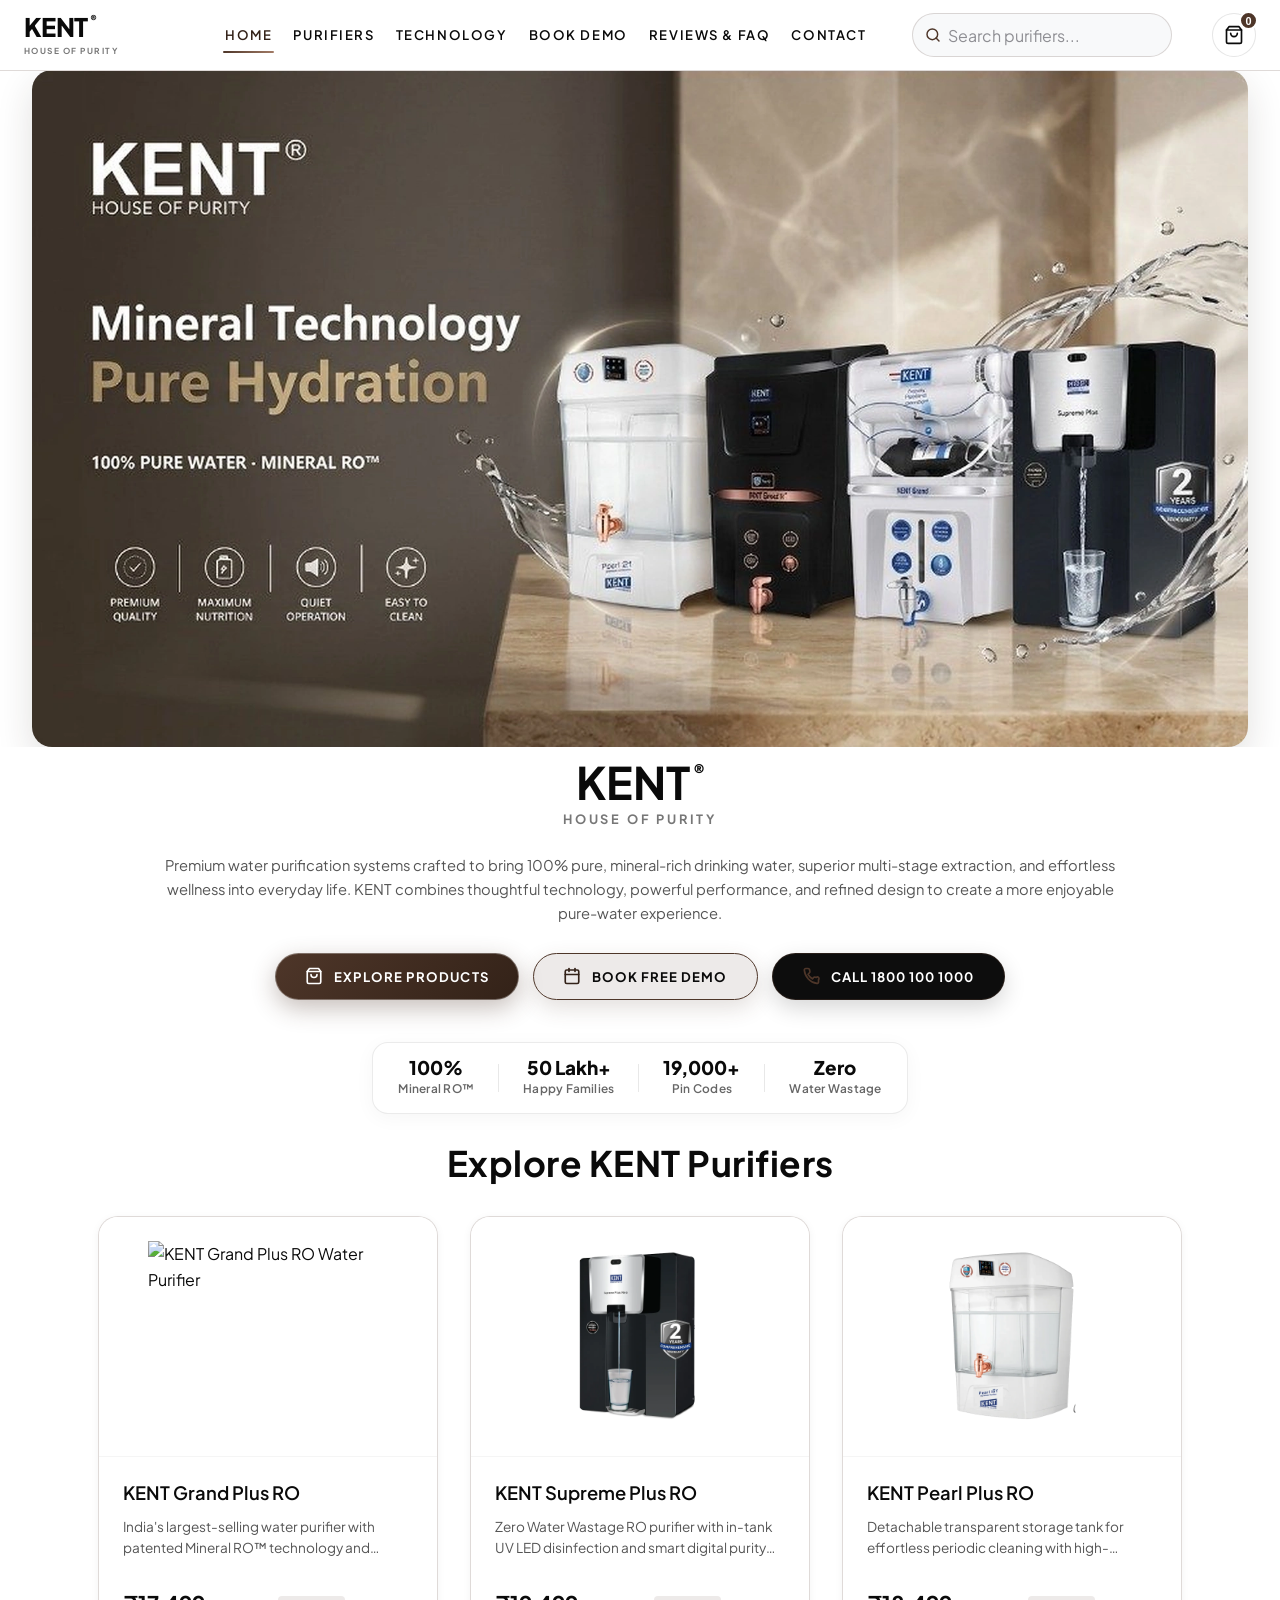
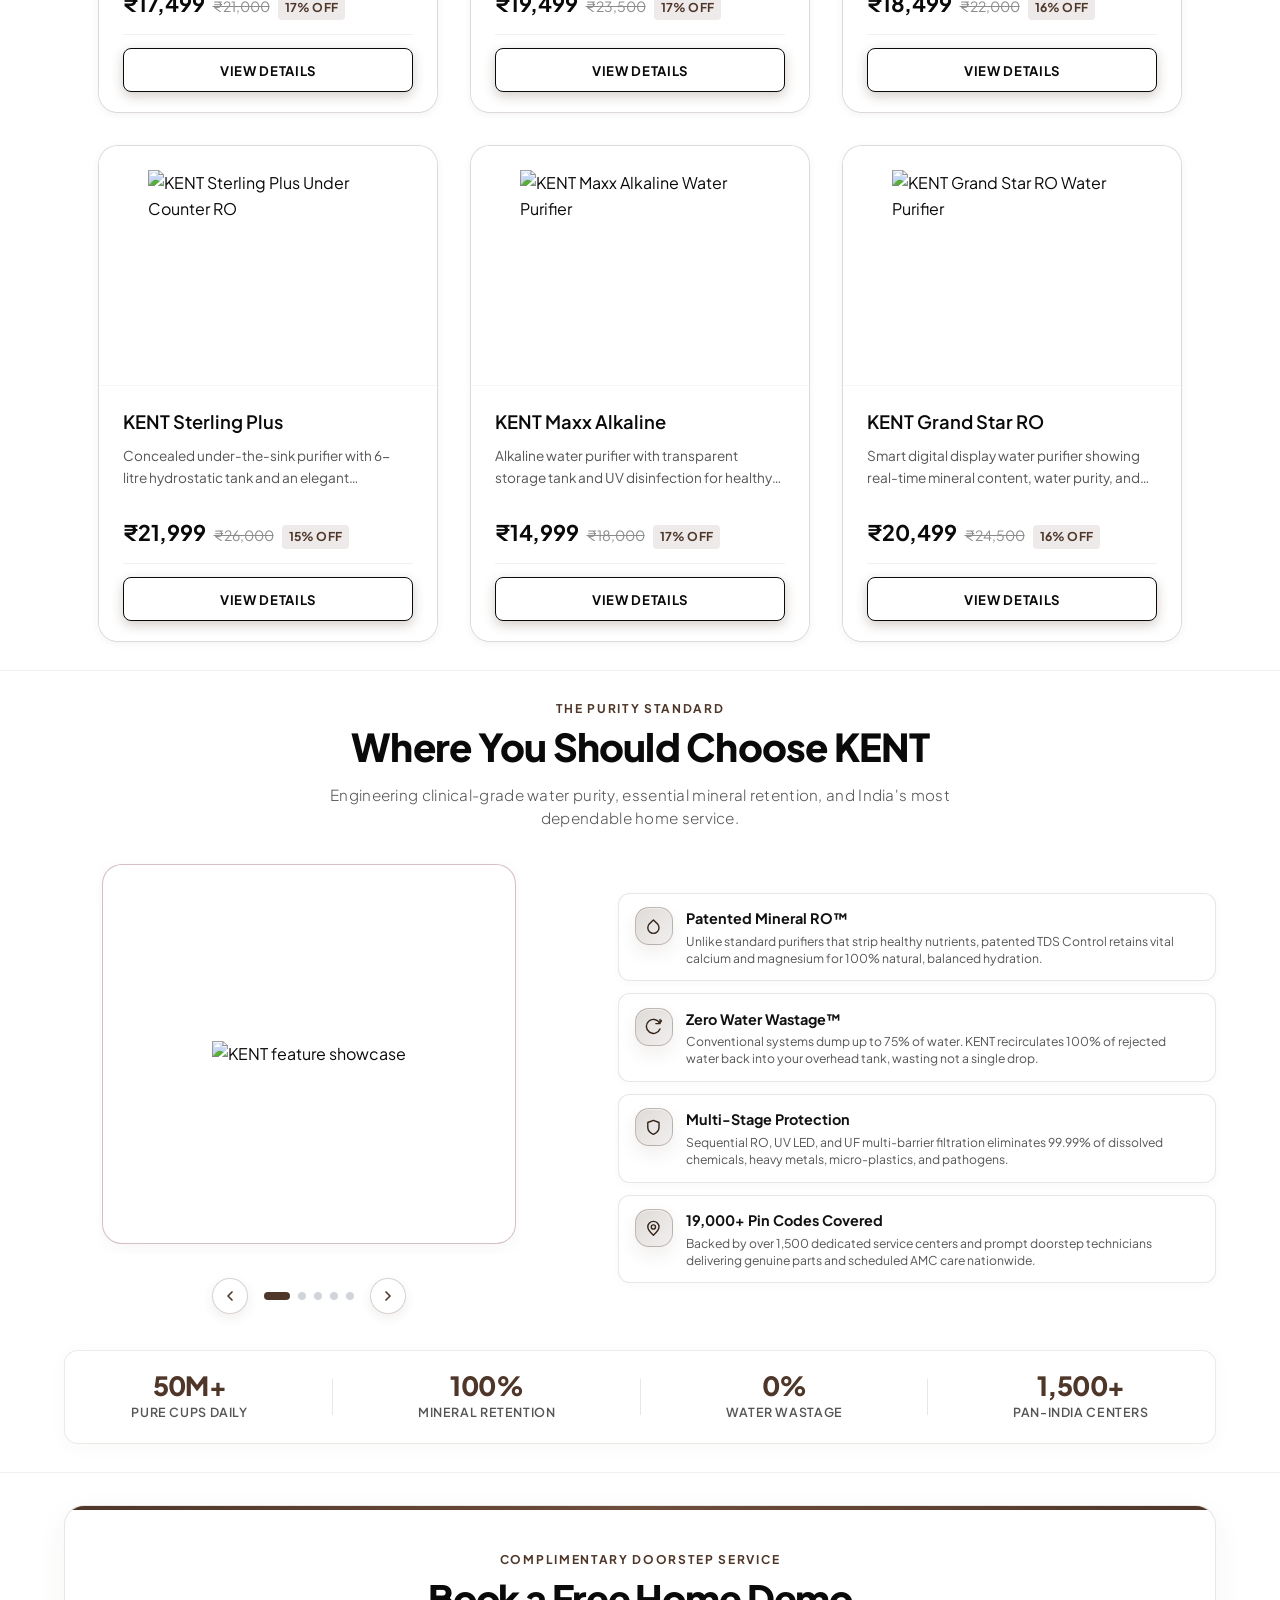
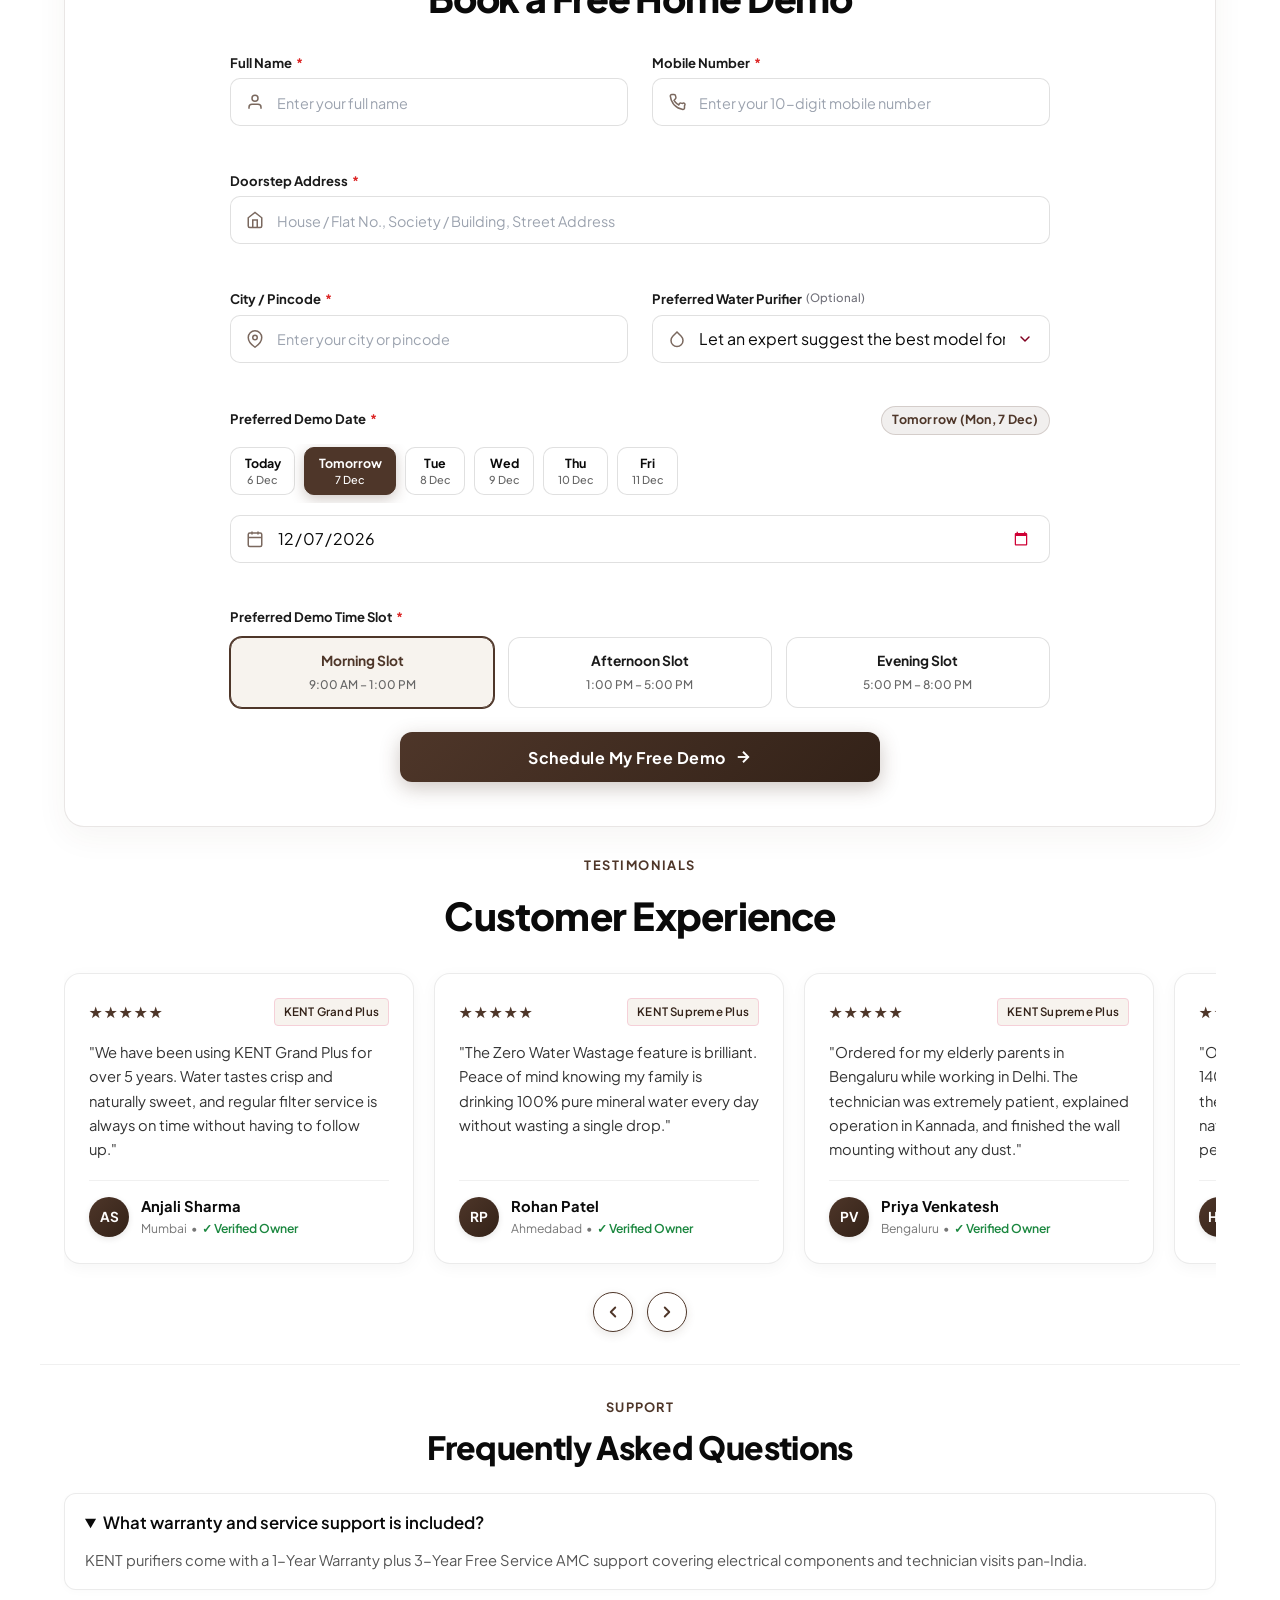
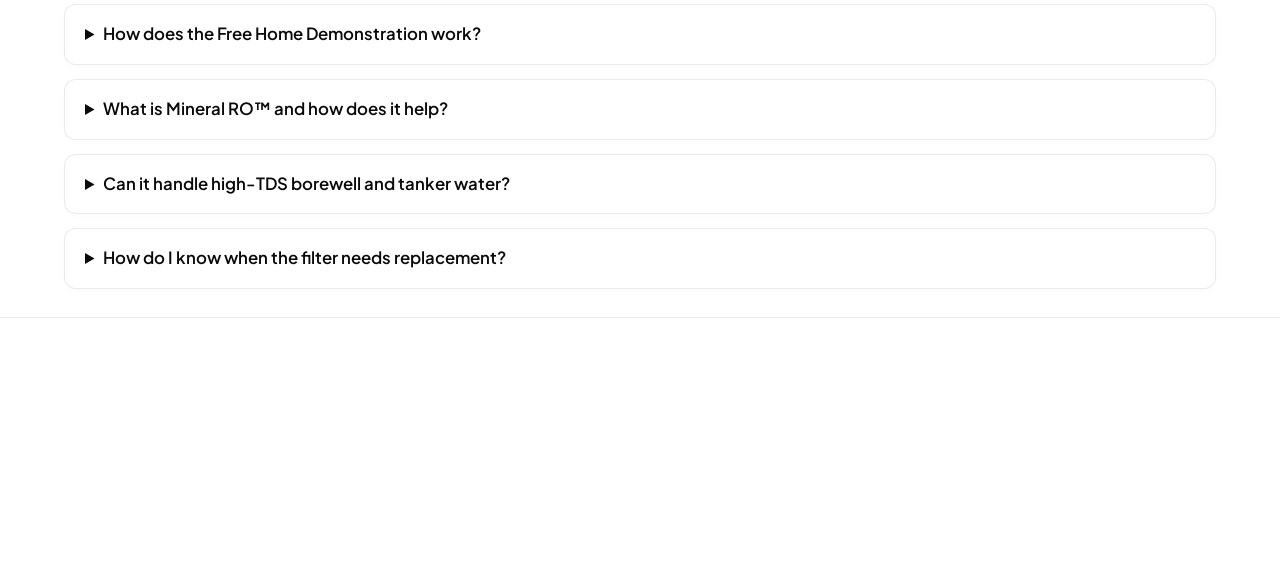
==== commit a786fd2b: "fix(css): restore missing .book-demo-date-input:focus selector and resolve bracket imbalance in styl" ====
--- a/index.html
+++ b/index.html
@@ -19,7 +19,7 @@
         href="https://fonts.googleapis.com/css2?family=DM+Serif+Display:ital@0;1&family=Plus+Jakarta+Sans:ital,wght@0,300;0,400;0,500;0,600;0,700;0,800;1,400;1,600&display=swap"
         rel="stylesheet">
 
-    <link rel="stylesheet" href="styles.css?v=23.0">
+    <link rel="stylesheet" href="styles.css?v=24.0">
 </head>
 
 <body class="detail-page">
--- a/styles.css
+++ b/styles.css
@@ -2688,6 +2688,8 @@
 .book-demo-date-input::-webkit-calendar-picker-indicator:hover {
   background: rgba(78, 54, 41, 0.08);
 }
+
+.book-demo-date-input:focus {
   border-color: #4E3629;
   box-shadow: 0 0 0 3.5px rgba(78, 54, 41, 0.15);
   background-color: #FFFFFF;
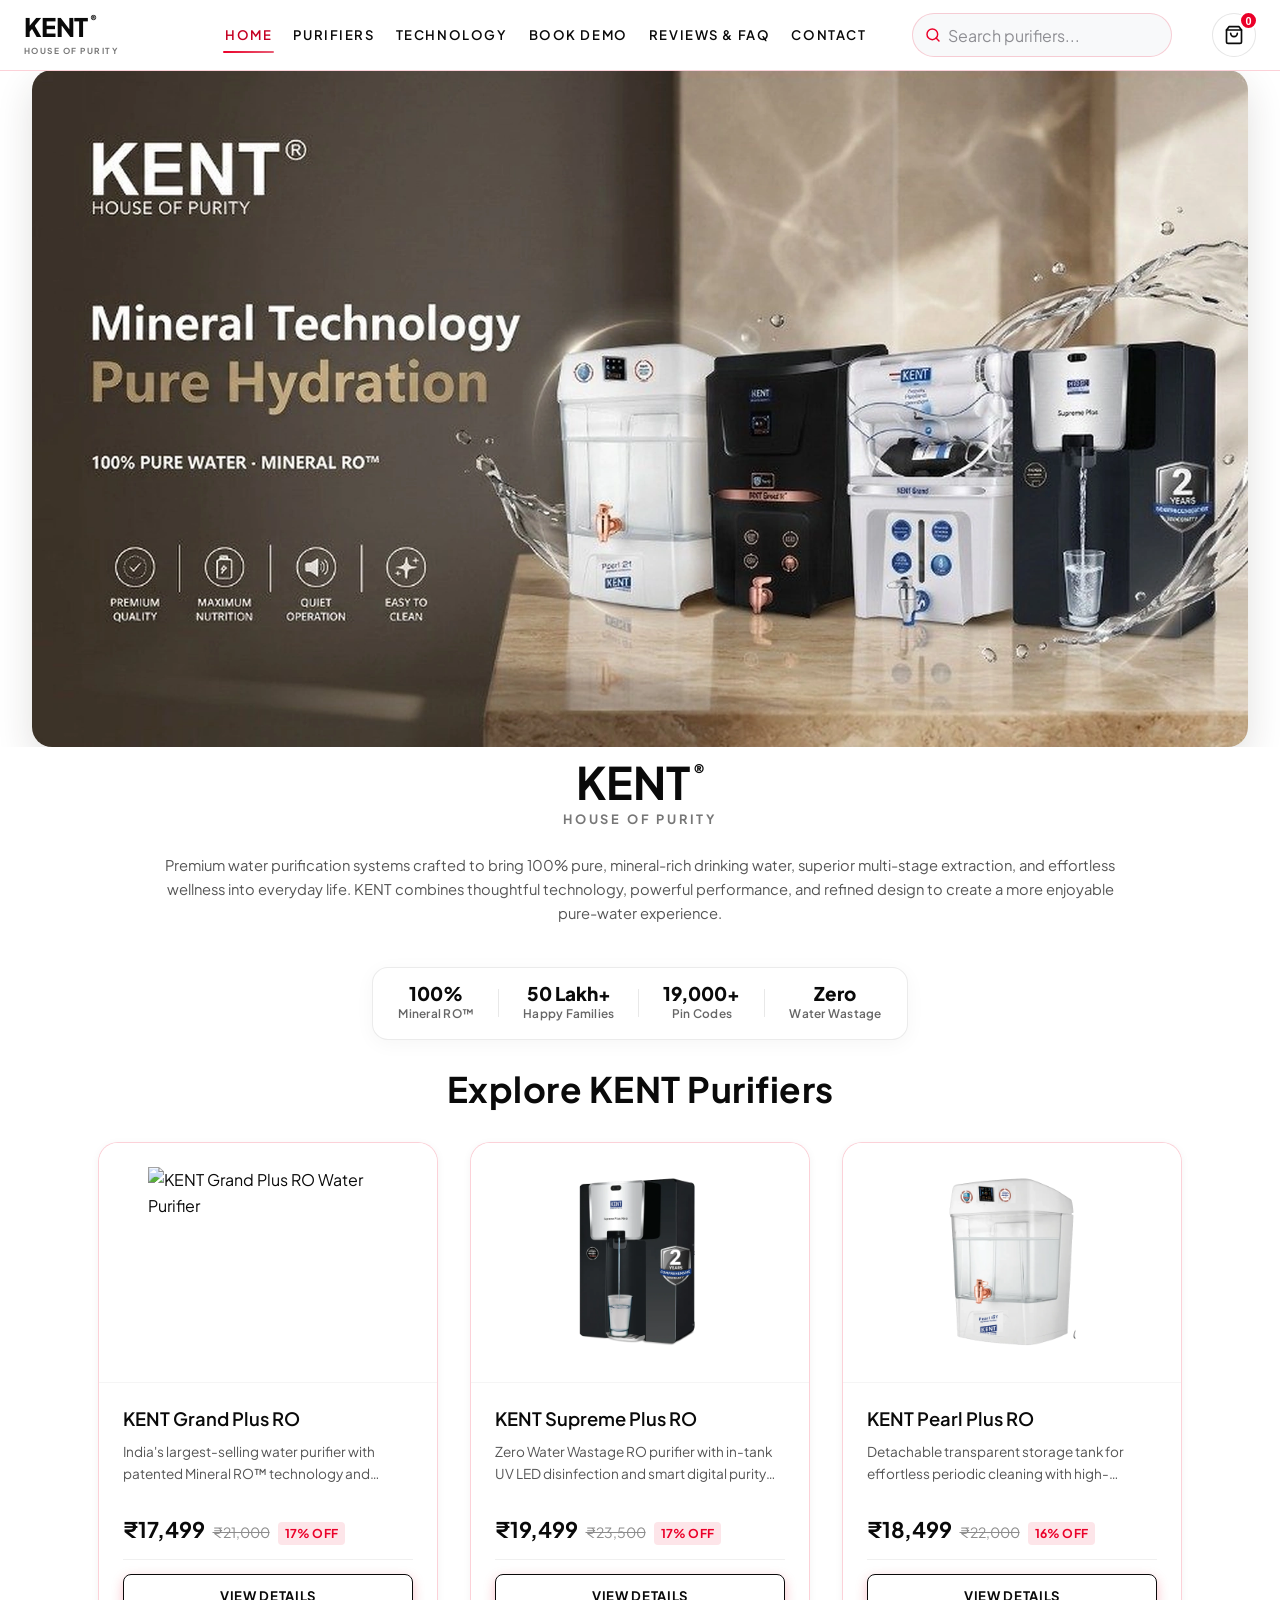
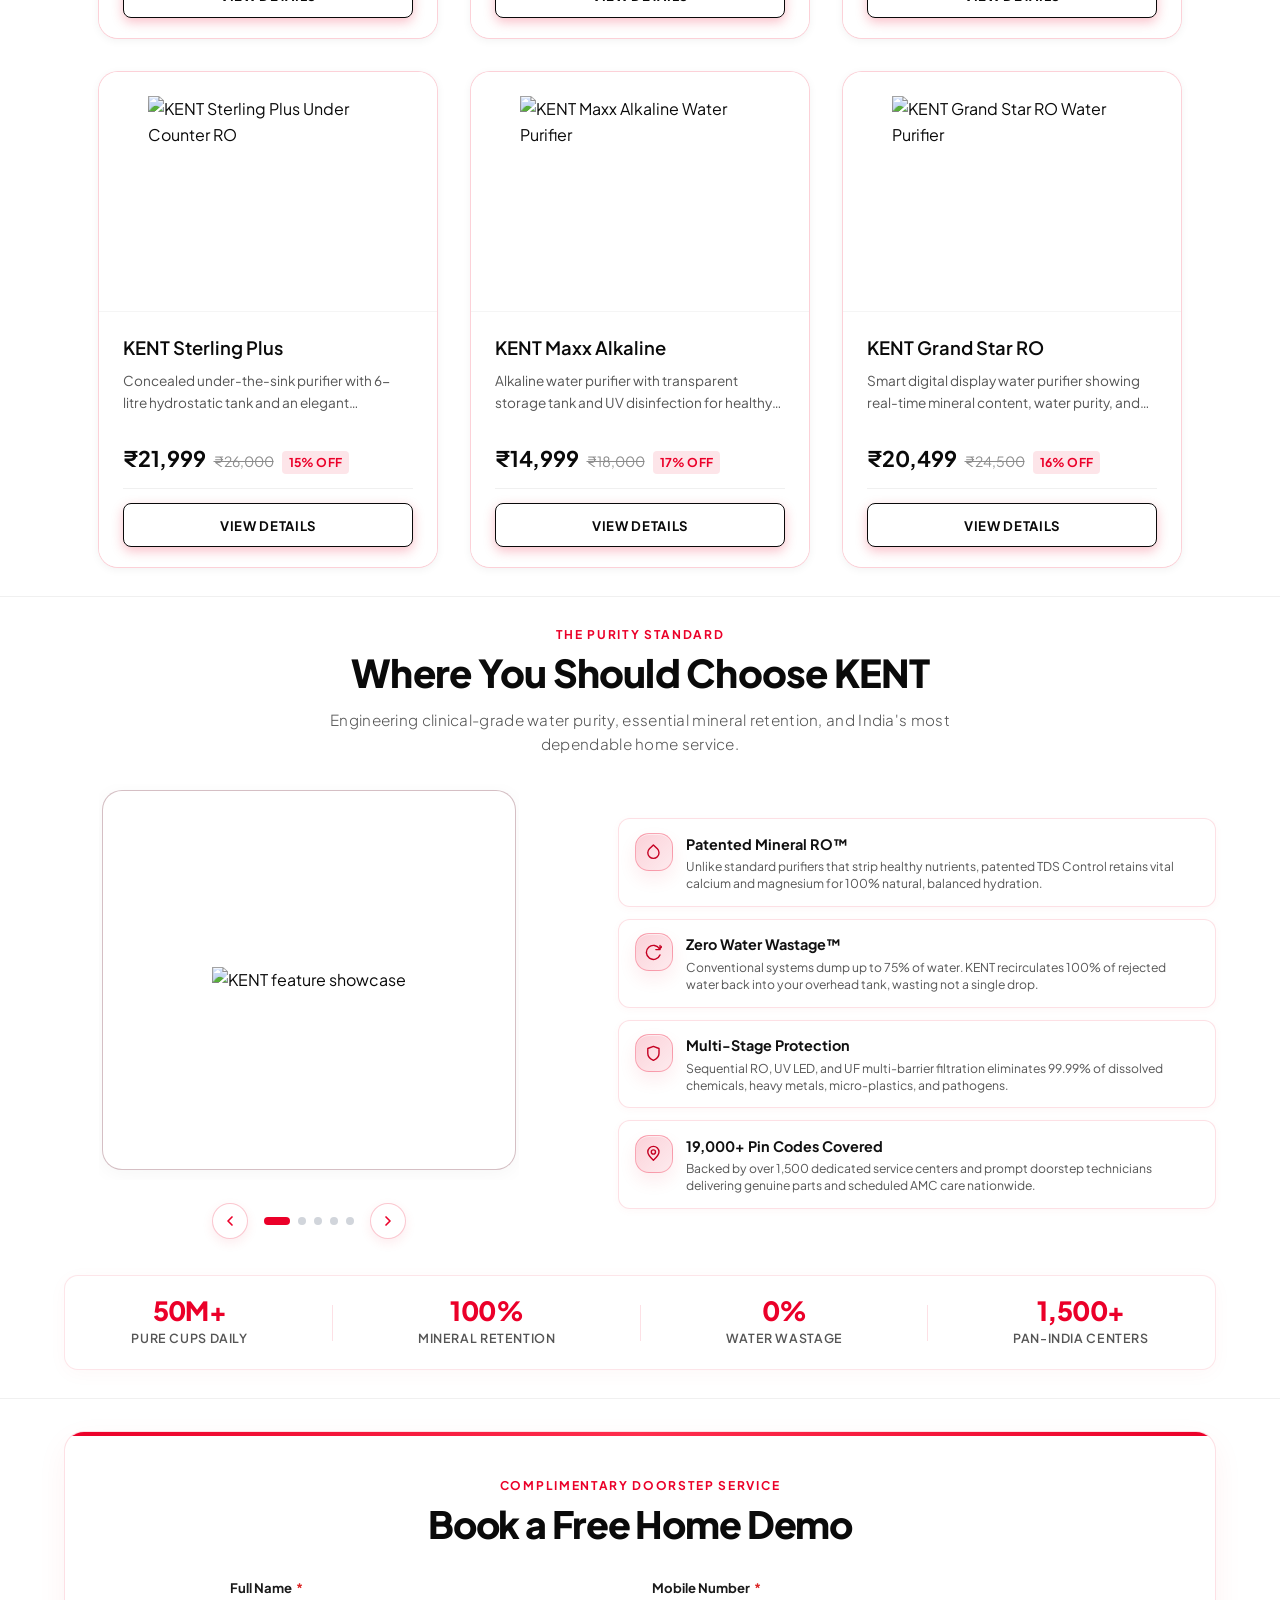
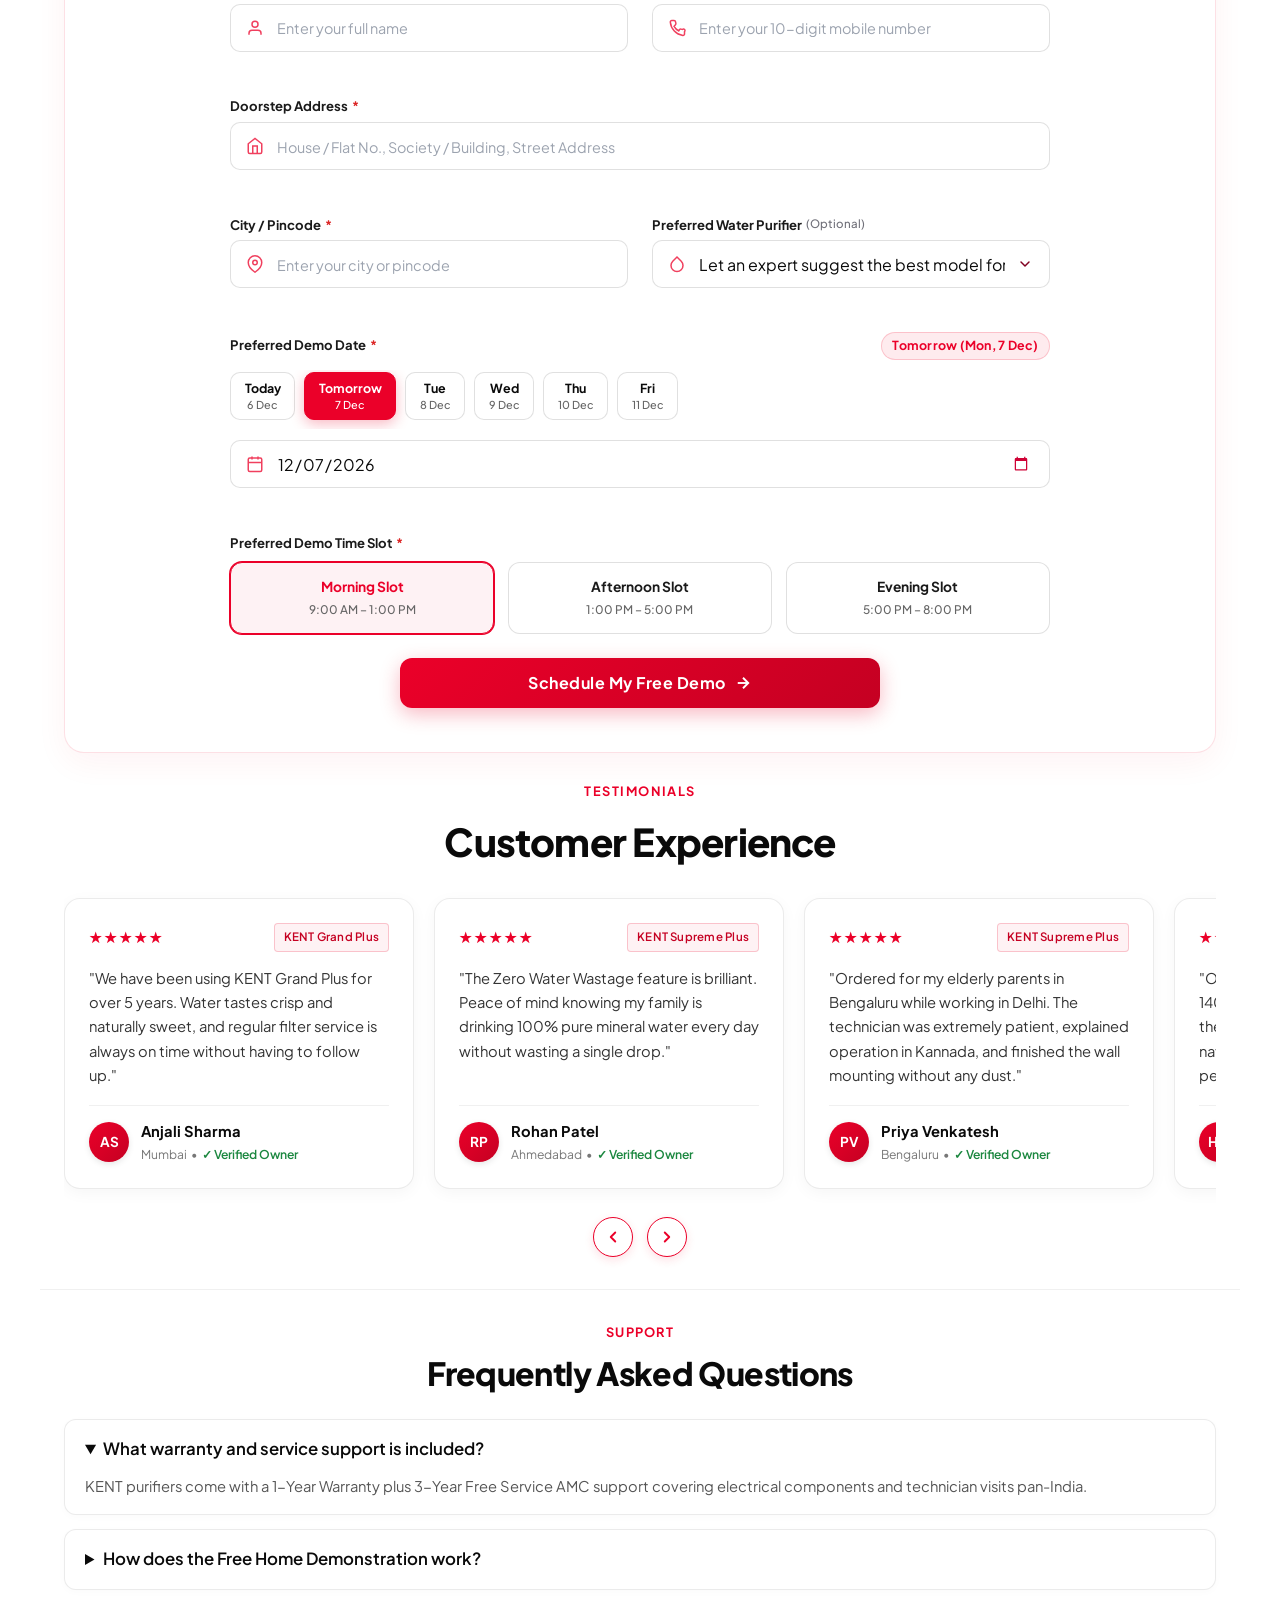
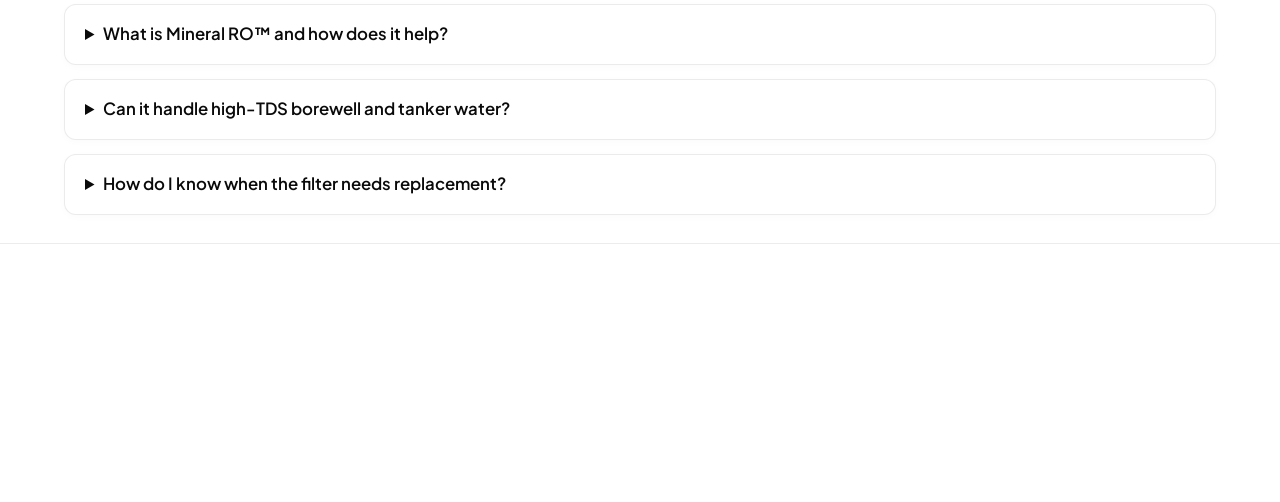
==== commit dff6a4f3: "feat(hero, theme): remove hero action buttons and adopt Roborock US red and tech dark/white color pa" ====
--- a/index.html
+++ b/index.html
@@ -19,7 +19,7 @@
         href="https://fonts.googleapis.com/css2?family=DM+Serif+Display:ital@0;1&family=Plus+Jakarta+Sans:ital,wght@0,300;0,400;0,500;0,600;0,700;0,800;1,400;1,600&display=swap"
         rel="stylesheet">
 
-    <link rel="stylesheet" href="styles.css?v=24.0">
+    <link rel="stylesheet" href="styles.css?v=25.0">
 </head>
 
 <body class="detail-page">
@@ -136,42 +136,6 @@
                             effortless wellness into everyday life. KENT combines thoughtful technology, powerful
                             performance, and refined design to create a more enjoyable pure-water experience.</p>
 
-                        <div class="detail-hero-actions" id="heroActions">
-                            <a href="#product-browser" class="hero-cta hero-cta--primary"
-                                id="heroExploreProductsButton">
-                                <svg viewBox="0 0 24 24" width="18" height="18" fill="none" stroke="currentColor"
-                                    stroke-width="2.2" stroke-linecap="round" stroke-linejoin="round"
-                                    aria-hidden="true">
-                                    <path d="M6 2L3 6v14a2 2 0 0 0 2 2h14a2 2 0 0 0 2-2V6l-3-4z"></path>
-                                    <line x1="3" y1="6" x2="21" y2="6"></line>
-                                    <path d="M16 10a4 4 0 0 1-8 0"></path>
-                                </svg>
-                                <span>Explore Products</span>
-                            </a>
-                            <a href="#book-demo" class="hero-cta hero-cta--demo" id="heroBookDemoLink">
-                                <svg viewBox="0 0 24 24" width="18" height="18" fill="none" stroke="currentColor"
-                                    stroke-width="2.2" stroke-linecap="round" stroke-linejoin="round"
-                                    aria-hidden="true">
-                                    <rect x="3" y="4" width="18" height="18" rx="2" ry="2"></rect>
-                                    <line x1="16" y1="2" x2="16" y2="6"></line>
-                                    <line x1="8" y1="2" x2="8" y2="6"></line>
-                                    <line x1="3" y1="10" x2="21" y2="10"></line>
-                                </svg>
-                                <span>Book Free Demo</span>
-                            </a>
-                            <a class="hero-cta hero-cta--contact" id="heroContactButton" href="tel:1800-100-1000"
-                                rel="noopener noreferrer">
-                                <svg viewBox="0 0 24 24" width="18" height="18" fill="none" stroke="currentColor"
-                                    stroke-width="2.2" stroke-linecap="round" stroke-linejoin="round"
-                                    aria-hidden="true">
-                                    <path
-                                        d="M22 16.92v3a2 2 0 0 1-2.18 2A19.8 19.8 0 0 1 3.08 4.18 2 2 0 0 1 5.06 2h3a2 2 0 0 1 2 1.72l.45 2.11a2 2 0 0 1-.57 1.81L8.09 9.74a16 16 0 0 0 6.17 6.17l1.1-1.85a2 2 0 0 1 1.81-.57l2.11.45A2 2 0 0 1 22 16.92z">
-                                    </path>
-                                </svg>
-                                <span id="heroContactText">Call 1800 100 1000</span>
-                            </a>
-                        </div>
-
                         <!-- Key Trust Metrics -->
                         <div class="hero-trust-metrics">
                             <div class="trust-metric-item">
@@ -334,7 +298,7 @@
                 <div class="section-header section-header--center"
                     style="display: flex; flex-direction: column; align-items: center; justify-content: center; text-align: center; margin-bottom: 1.75rem;">
                     <span class="why-choose-kicker"
-                        style="display: block; font-size: 0.75rem; font-weight: 700; text-transform: uppercase; letter-spacing: 0.14em; color: #4E3629; margin-bottom: 0.4rem; text-align: center;">THE
+                        style="display: block; font-size: 0.75rem; font-weight: 700; text-transform: uppercase; letter-spacing: 0.14em; color: #EB0029; margin-bottom: 0.4rem; text-align: center;">THE
                         PURITY STANDARD</span>
                     <h2 class="section-title section-title--center"
                         style="display: block; font-size: clamp(1.8rem, 3.2vw, 2.4rem); font-weight: 800; color: #0A0A0A; letter-spacing: -0.02em; line-height: 1.15; margin: 0 0 0.5rem; text-align: center;">
@@ -629,7 +593,7 @@
         <section class="customer-experience-section" id="social-proof">
             <div class="customer-experience-header">
                 <span
-                    style="font-size: 0.8rem; font-weight: 700; letter-spacing: 0.12em; text-transform: uppercase; color: #4E3629; margin: 0 0 4px 0; text-align: center;">Testimonials</span>
+                    style="font-size: 0.8rem; font-weight: 700; letter-spacing: 0.12em; text-transform: uppercase; color: #EB0029; margin: 0 0 4px 0; text-align: center;">Testimonials</span>
                 <h2 class="customer-experience-title"
                     style="font-size: clamp(1.8rem, 3vw, 2.4rem); font-weight: 800; color: #0A0A0A; margin: 0; letter-spacing: -0.02em; text-align: center;">
                     Customer Experience</h2>
@@ -644,9 +608,9 @@
                     <div>
                         <div
                             style="display: flex; align-items: center; justify-content: space-between; margin-bottom: 14px;">
-                            <div style="color: #4E3629; font-size: 0.95rem; letter-spacing: 2px;">★★★★★</div>
+                            <div style="color: #EB0029; font-size: 0.95rem; letter-spacing: 2px;">★★★★★</div>
                             <span
-                                style="font-size: 0.72rem; font-weight: 600; color: #332218; background: #F7F3EE; border: 1px solid #F5D0D8; padding: 4px 9px; border-radius: 4px; letter-spacing: 0.02em;">KENT
+                                style="font-size: 0.72rem; font-weight: 600; color: #C50022; background: #FEF2F4; border: 1px solid rgba(235, 0, 41, 0.2); padding: 4px 9px; border-radius: 4px; letter-spacing: 0.02em;">KENT
                                 Grand Plus</span>
                         </div>
                         <p style="font-size: 0.92rem; line-height: 1.65; color: #333333; margin: 0 0 18px;">"We have
@@ -656,7 +620,7 @@
                     <div
                         style="display: flex; align-items: center; gap: 12px; border-top: 1px solid rgba(0, 0, 0, 0.06); padding-top: 14px;">
                         <div
-                            style="width: 40px; height: 40px; border-radius: 50%; background: linear-gradient(135deg, #4E3629, #332218); color: #FFFFFF; font-weight: 700; font-size: 0.85rem; display: flex; align-items: center; justify-content: center; flex-shrink: 0; box-shadow: 0 2px 6px rgba(0,0,0,0.1);">
+                            style="width: 40px; height: 40px; border-radius: 50%; background: linear-gradient(135deg, #EB0029, #C50022); color: #FFFFFF; font-weight: 700; font-size: 0.85rem; display: flex; align-items: center; justify-content: center; flex-shrink: 0; box-shadow: 0 2px 6px rgba(0,0,0,0.1);">
                             AS
                         </div>
                         <div>
@@ -675,9 +639,9 @@
                     <div>
                         <div
                             style="display: flex; align-items: center; justify-content: space-between; margin-bottom: 14px;">
-                            <div style="color: #4E3629; font-size: 0.95rem; letter-spacing: 2px;">★★★★★</div>
+                            <div style="color: #EB0029; font-size: 0.95rem; letter-spacing: 2px;">★★★★★</div>
                             <span
-                                style="font-size: 0.72rem; font-weight: 600; color: #332218; background: #F7F3EE; border: 1px solid #F5D0D8; padding: 4px 9px; border-radius: 4px; letter-spacing: 0.02em;">KENT
+                                style="font-size: 0.72rem; font-weight: 600; color: #C50022; background: #FEF2F4; border: 1px solid rgba(235, 0, 41, 0.2); padding: 4px 9px; border-radius: 4px; letter-spacing: 0.02em;">KENT
                                 Supreme Plus</span>
                         </div>
                         <p style="font-size: 0.92rem; line-height: 1.65; color: #333333; margin: 0 0 18px;">"The Zero
@@ -687,7 +651,7 @@
                     <div
                         style="display: flex; align-items: center; gap: 12px; border-top: 1px solid rgba(0, 0, 0, 0.06); padding-top: 14px;">
                         <div
-                            style="width: 40px; height: 40px; border-radius: 50%; background: linear-gradient(135deg, #4E3629, #332218); color: #FFFFFF; font-weight: 700; font-size: 0.85rem; display: flex; align-items: center; justify-content: center; flex-shrink: 0; box-shadow: 0 2px 6px rgba(0,0,0,0.1);">
+                            style="width: 40px; height: 40px; border-radius: 50%; background: linear-gradient(135deg, #EB0029, #C50022); color: #FFFFFF; font-weight: 700; font-size: 0.85rem; display: flex; align-items: center; justify-content: center; flex-shrink: 0; box-shadow: 0 2px 6px rgba(0,0,0,0.1);">
                             RP
                         </div>
                         <div>
@@ -706,9 +670,9 @@
                     <div>
                         <div
                             style="display: flex; align-items: center; justify-content: space-between; margin-bottom: 14px;">
-                            <div style="color: #4E3629; font-size: 0.95rem; letter-spacing: 2px;">★★★★★</div>
+                            <div style="color: #EB0029; font-size: 0.95rem; letter-spacing: 2px;">★★★★★</div>
                             <span
-                                style="font-size: 0.72rem; font-weight: 600; color: #332218; background: #F7F3EE; border: 1px solid #F5D0D8; padding: 4px 9px; border-radius: 4px; letter-spacing: 0.02em;">KENT
+                                style="font-size: 0.72rem; font-weight: 600; color: #C50022; background: #FEF2F4; border: 1px solid rgba(235, 0, 41, 0.2); padding: 4px 9px; border-radius: 4px; letter-spacing: 0.02em;">KENT
                                 Supreme Plus</span>
                         </div>
                         <p style="font-size: 0.92rem; line-height: 1.65; color: #333333; margin: 0 0 18px;">"Ordered for
@@ -719,7 +683,7 @@
                     <div
                         style="display: flex; align-items: center; gap: 12px; border-top: 1px solid rgba(0, 0, 0, 0.06); padding-top: 14px;">
                         <div
-                            style="width: 40px; height: 40px; border-radius: 50%; background: linear-gradient(135deg, #4E3629, #332218); color: #FFFFFF; font-weight: 700; font-size: 0.85rem; display: flex; align-items: center; justify-content: center; flex-shrink: 0; box-shadow: 0 2px 6px rgba(0,0,0,0.1);">
+                            style="width: 40px; height: 40px; border-radius: 50%; background: linear-gradient(135deg, #EB0029, #C50022); color: #FFFFFF; font-weight: 700; font-size: 0.85rem; display: flex; align-items: center; justify-content: center; flex-shrink: 0; box-shadow: 0 2px 6px rgba(0,0,0,0.1);">
                             PV
                         </div>
                         <div>
@@ -738,9 +702,9 @@
                     <div>
                         <div
                             style="display: flex; align-items: center; justify-content: space-between; margin-bottom: 14px;">
-                            <div style="color: #4E3629; font-size: 0.95rem; letter-spacing: 2px;">★★★★★</div>
+                            <div style="color: #EB0029; font-size: 0.95rem; letter-spacing: 2px;">★★★★★</div>
                             <span
-                                style="font-size: 0.72rem; font-weight: 600; color: #332218; background: #F7F3EE; border: 1px solid #F5D0D8; padding: 4px 9px; border-radius: 4px; letter-spacing: 0.02em;">KENT
+                                style="font-size: 0.72rem; font-weight: 600; color: #C50022; background: #FEF2F4; border: 1px solid rgba(235, 0, 41, 0.2); padding: 4px 9px; border-radius: 4px; letter-spacing: 0.02em;">KENT
                                 Grand Star</span>
                         </div>
                         <p style="font-size: 0.92rem; line-height: 1.65; color: #333333; margin: 0 0 18px;">"Our
@@ -750,7 +714,7 @@
                     <div
                         style="display: flex; align-items: center; gap: 12px; border-top: 1px solid rgba(0, 0, 0, 0.06); padding-top: 14px;">
                         <div
-                            style="width: 40px; height: 40px; border-radius: 50%; background: linear-gradient(135deg, #4E3629, #332218); color: #FFFFFF; font-weight: 700; font-size: 0.85rem; display: flex; align-items: center; justify-content: center; flex-shrink: 0; box-shadow: 0 2px 6px rgba(0,0,0,0.1);">
+                            style="width: 40px; height: 40px; border-radius: 50%; background: linear-gradient(135deg, #EB0029, #C50022); color: #FFFFFF; font-weight: 700; font-size: 0.85rem; display: flex; align-items: center; justify-content: center; flex-shrink: 0; box-shadow: 0 2px 6px rgba(0,0,0,0.1);">
                             HM
                         </div>
                         <div>
@@ -769,9 +733,9 @@
                     <div>
                         <div
                             style="display: flex; align-items: center; justify-content: space-between; margin-bottom: 14px;">
-                            <div style="color: #4E3629; font-size: 0.95rem; letter-spacing: 2px;">★★★★★</div>
+                            <div style="color: #EB0029; font-size: 0.95rem; letter-spacing: 2px;">★★★★★</div>
                             <span
-                                style="font-size: 0.72rem; font-weight: 600; color: #332218; background: #F7F3EE; border: 1px solid #F5D0D8; padding: 4px 9px; border-radius: 4px; letter-spacing: 0.02em;">KENT
+                                style="font-size: 0.72rem; font-weight: 600; color: #C50022; background: #FEF2F4; border: 1px solid rgba(235, 0, 41, 0.2); padding: 4px 9px; border-radius: 4px; letter-spacing: 0.02em;">KENT
                                 Sterling Plus</span>
                         </div>
                         <p style="font-size: 0.92rem; line-height: 1.65; color: #333333; margin: 0 0 18px;">"Installed
@@ -781,7 +745,7 @@
                     <div
                         style="display: flex; align-items: center; gap: 12px; border-top: 1px solid rgba(0, 0, 0, 0.06); padding-top: 14px;">
                         <div
-                            style="width: 40px; height: 40px; border-radius: 50%; background: linear-gradient(135deg, #4E3629, #332218); color: #FFFFFF; font-weight: 700; font-size: 0.85rem; display: flex; align-items: center; justify-content: center; flex-shrink: 0; box-shadow: 0 2px 6px rgba(0,0,0,0.1);">
+                            style="width: 40px; height: 40px; border-radius: 50%; background: linear-gradient(135deg, #EB0029, #C50022); color: #FFFFFF; font-weight: 700; font-size: 0.85rem; display: flex; align-items: center; justify-content: center; flex-shrink: 0; box-shadow: 0 2px 6px rgba(0,0,0,0.1);">
                             SM
                         </div>
                         <div>
@@ -800,9 +764,9 @@
                     <div>
                         <div
                             style="display: flex; align-items: center; justify-content: space-between; margin-bottom: 14px;">
-                            <div style="color: #4E3629; font-size: 0.95rem; letter-spacing: 2px;">★★★★★</div>
+                            <div style="color: #EB0029; font-size: 0.95rem; letter-spacing: 2px;">★★★★★</div>
                             <span
-                                style="font-size: 0.72rem; font-weight: 600; color: #332218; background: #F7F3EE; border: 1px solid #F5D0D8; padding: 4px 9px; border-radius: 4px; letter-spacing: 0.02em;">KENT
+                                style="font-size: 0.72rem; font-weight: 600; color: #C50022; background: #FEF2F4; border: 1px solid rgba(235, 0, 41, 0.2); padding: 4px 9px; border-radius: 4px; letter-spacing: 0.02em;">KENT
                                 Maxx Alkaline</span>
                         </div>
                         <p style="font-size: 0.92rem; line-height: 1.65; color: #333333; margin: 0 0 18px;">"Their
@@ -812,7 +776,7 @@
                     <div
                         style="display: flex; align-items: center; gap: 12px; border-top: 1px solid rgba(0, 0, 0, 0.06); padding-top: 14px;">
                         <div
-                            style="width: 40px; height: 40px; border-radius: 50%; background: linear-gradient(135deg, #4E3629, #332218); color: #FFFFFF; font-weight: 700; font-size: 0.85rem; display: flex; align-items: center; justify-content: center; flex-shrink: 0; box-shadow: 0 2px 6px rgba(0,0,0,0.1);">
+                            style="width: 40px; height: 40px; border-radius: 50%; background: linear-gradient(135deg, #EB0029, #C50022); color: #FFFFFF; font-weight: 700; font-size: 0.85rem; display: flex; align-items: center; justify-content: center; flex-shrink: 0; box-shadow: 0 2px 6px rgba(0,0,0,0.1);">
                             VR
                         </div>
                         <div>
@@ -831,14 +795,14 @@
             <div class="review-bottom-controls"
                 style="display: flex; align-items: center; justify-content: center; gap: 14px; margin-top: 14px; padding-bottom: 4px;">
                 <button type="button" class="review-scroll-btn" id="reviewScrollPrev" aria-label="Scroll reviews left"
-                    style="width: 40px; height: 40px; border-radius: 50%; border: 1.5px solid #4E3629; background: #FFFFFF; color: #4E3629; display: inline-flex; align-items: center; justify-content: center; cursor: pointer; box-shadow: 0 3px 10px rgba(78, 54, 41, 0.12); transition: all 0.25s ease;">
+                    style="width: 40px; height: 40px; border-radius: 50%; border: 1.5px solid #EB0029; background: #FFFFFF; color: #EB0029; display: inline-flex; align-items: center; justify-content: center; cursor: pointer; box-shadow: 0 3px 10px rgba(235, 0, 41, 0.12); transition: all 0.25s ease;">
                     <svg viewBox="0 0 24 24" width="18" height="18" fill="none" stroke="currentColor" stroke-width="2.5"
                         stroke-linecap="round" stroke-linejoin="round">
                         <polyline points="15 18 9 12 15 6"></polyline>
                     </svg>
                 </button>
                 <button type="button" class="review-scroll-btn" id="reviewScrollNext" aria-label="Scroll reviews right"
-                    style="width: 40px; height: 40px; border-radius: 50%; border: 1.5px solid #4E3629; background: #FFFFFF; color: #4E3629; display: inline-flex; align-items: center; justify-content: center; cursor: pointer; box-shadow: 0 3px 10px rgba(78, 54, 41, 0.12); transition: all 0.25s ease;">
+                    style="width: 40px; height: 40px; border-radius: 50%; border: 1.5px solid #EB0029; background: #FFFFFF; color: #EB0029; display: inline-flex; align-items: center; justify-content: center; cursor: pointer; box-shadow: 0 3px 10px rgba(235, 0, 41, 0.12); transition: all 0.25s ease;">
                     <svg viewBox="0 0 24 24" width="18" height="18" fill="none" stroke="currentColor" stroke-width="2.5"
                         stroke-linecap="round" stroke-linejoin="round">
                         <polyline points="9 18 15 12 9 6"></polyline>
@@ -851,7 +815,7 @@
         <section class="detail-proof-section" id="faq">
             <div class="section-header section-header--center" style="margin-bottom: 1.25rem; text-align: center;">
                 <span
-                    style="font-size: 0.8rem; font-weight: 700; letter-spacing: 0.1em; text-transform: uppercase; color: #4E3629;">Support</span>
+                    style="font-size: 0.8rem; font-weight: 700; letter-spacing: 0.1em; text-transform: uppercase; color: #EB0029;">Support</span>
                 <h2
                     style="font-size: 2rem; font-weight: 800; color: #0A0A0A; margin: 4px 0 6px; letter-spacing: -0.02em;">
                     Frequently Asked Questions</h2>
@@ -905,7 +869,7 @@
             <div class="product-modal-backdrop" id="productModalBackdrop"></div>
             <div class="product-modal-dialog" role="dialog" aria-modal="true" aria-labelledby="modalTitle">
                 <div
-                    style="display: flex; align-items: center; justify-content: space-between; padding-bottom: 1rem; border-bottom: 1px solid var(--border-color, rgba(78, 54, 41,0.18)); margin-bottom: 1.25rem;">
+                    style="display: flex; align-items: center; justify-content: space-between; padding-bottom: 1rem; border-bottom: 1px solid var(--border-color, rgba(235, 0, 41, 0.18)); margin-bottom: 1.25rem;">
                     <div style="display: flex; align-items: center;">
                         <span
                             style="font-family:'Plus Jakarta Sans',sans-serif; font-weight:800; font-size:1.4rem; color:var(--text-primary,#0a0a0a); letter-spacing:-0.02em;">KENT</span>
--- a/styles.css
+++ b/styles.css
@@ -9,35 +9,35 @@
 :root {
   --white: #FFFFFF;
   --black: #0A0A0A;
-  --brown: #4E3629;
-  --brown-light: #6E4D3B;
-  --brown-dark: #332218;
-  --brown-deep: #24160E;
-  --brown-soft: #A27B66;
-  --brown-tint: #F7F3EE;
-  --brown-surface: #FAF6F2;
-
-  --burgundy: #4E3629;
-  --burgundy-light: #6E4D3B;
-  --burgundy-dark: #332218;
-  --burgundy-deep: #24160E;
-  --burgundy-soft: #A27B66;
-  --burgundy-tint: #F7F3EE;
-  --burgundy-surface: #FAF6F2;
+  --brown: #EB0029;
+  --brown-light: #FF2E4D;
+  --brown-dark: #C50022;
+  --brown-deep: #9E001A;
+  --brown-soft: #E85D75;
+  --brown-tint: #FEF2F4;
+  --brown-surface: #F5F7FA;
+
+  --burgundy: #EB0029;
+  --burgundy-light: #FF2E4D;
+  --burgundy-dark: #C50022;
+  --burgundy-deep: #9E001A;
+  --burgundy-soft: #E85D75;
+  --burgundy-tint: #FEF2F4;
+  --burgundy-surface: #F5F7FA;
 
   /* Aliases for universal backwards compatibility */
-  --purple: #4E3629;
-  --purple-light: #6E4D3B;
-  --purple-dark: #332218;
-  --purple-deep: #24160E;
-  --purple-soft: #A27B66;
-  --purple-tint: #F7F3EE;
-  --purple-surface: #FAF6F2;
-
-  --gold: #4E3629;
-  --gold-light: #6E4D3B;
-  --gold-dark: #332218;
-  --gold-soft: #A27B66;
+  --purple: #EB0029;
+  --purple-light: #FF2E4D;
+  --purple-dark: #C50022;
+  --purple-deep: #9E001A;
+  --purple-soft: #E85D75;
+  --purple-tint: #FEF2F4;
+  --purple-surface: #F5F7FA;
+
+  --gold: #EB0029;
+  --gold-light: #FF2E4D;
+  --gold-dark: #C50022;
+  --gold-soft: #E85D75;
 
   --light-gray: #FAF8F9;
   --mid-gray: #EFE7EA;
@@ -45,17 +45,17 @@
   --text-muted: rgba(255, 255, 255, 0.72);
 
   --bg-primary: #FFFFFF;
-  --bg-secondary: #FAF6F2;
-  --bg-tertiary: #F7F3EE;
+  --bg-secondary: #F5F7FA;
+  --bg-tertiary: #FEF2F4;
   --text-primary: #0A0A0A;
   --text-secondary: #555555;
-  --border-color: rgba(78, 54, 41, 0.18);
+  --border-color: rgba(235, 0, 41, 0.18);
   --border-subtle: #EFE7EA;
   --card-bg: #FFFFFF;
   --card-border: #EFE7EA;
   --bg-card: #FFFFFF;
   --navbar-bg: rgba(255, 255, 255, 0.98);
-  --footer-bg: #1E1510;
+  --footer-bg: #111111;
   --footer-text: rgba(255, 255, 255, 0.72);
 
   --font-display: 'Plus Jakarta Sans', -apple-system, BlinkMacSystemFont, 'Segoe UI', Roboto, sans-serif;
@@ -68,13 +68,13 @@
   --radius-xl: 50px;
 
   --shadow-sm: 0 2px 8px rgba(0, 0, 0, 0.05);
-  --shadow-md: 0 6px 24px rgba(78, 54, 41, 0.08);
-  --shadow-gold: 0 8px 30px rgba(78, 54, 41, 0.22);
-  --shadow-gold-lg: 0 16px 48px rgba(78, 54, 41, 0.32);
-  --shadow-purple: 0 8px 30px rgba(78, 54, 41, 0.22);
-  --shadow-purple-lg: 0 16px 48px rgba(78, 54, 41, 0.32);
-  --shadow-burgundy: 0 8px 30px rgba(78, 54, 41, 0.22);
-  --shadow-burgundy-lg: 0 16px 48px rgba(78, 54, 41, 0.32);
+  --shadow-md: 0 6px 24px rgba(235, 0, 41, 0.08);
+  --shadow-gold: 0 8px 30px rgba(235, 0, 41, 0.22);
+  --shadow-gold-lg: 0 16px 48px rgba(235, 0, 41, 0.32);
+  --shadow-purple: 0 8px 30px rgba(235, 0, 41, 0.22);
+  --shadow-purple-lg: 0 16px 48px rgba(235, 0, 41, 0.32);
+  --shadow-burgundy: 0 8px 30px rgba(235, 0, 41, 0.22);
+  --shadow-burgundy-lg: 0 16px 48px rgba(235, 0, 41, 0.32);
 
   --transition: 0.35s cubic-bezier(0.4, 0, 0.2, 1);
   --transition-normal: 0.35s cubic-bezier(0.4, 0, 0.2, 1);
@@ -332,7 +332,7 @@
   height: 520px;
   top: -150px;
   right: -110px;
-  background: radial-gradient(circle, rgba(78, 54, 41, 0.03) 0%, transparent 70%);
+  background: radial-gradient(circle, rgba(235, 0, 41, 0.03) 0%, transparent 70%);
 }
 
 .hero-bg-circle--2 {
@@ -340,13 +340,13 @@
   height: 460px;
   bottom: -140px;
   left: -120px;
-  background: radial-gradient(circle, rgba(78, 54, 41, 0.02) 0%, transparent 70%);
+  background: radial-gradient(circle, rgba(235, 0, 41, 0.02) 0%, transparent 70%);
 }
 
 .hero-bg-line {
   position: absolute;
   pointer-events: none;
-  border: 1px solid rgba(78, 54, 41, 0.05);
+  border: 1px solid rgba(235, 0, 41, 0.05);
   border-radius: 50%;
 }
 
@@ -429,7 +429,7 @@
   width: fit-content;
   margin-bottom: 1.5rem;
   padding: 0.45rem 0.9rem 0.45rem 0.45rem;
-  border: 1px solid rgba(78, 54, 41, 0.26);
+  border: 1px solid rgba(235, 0, 41, 0.26);
   border-radius: 999px;
   background: rgba(255, 255, 255, 0.72);
   color: var(--text-primary);
@@ -448,7 +448,7 @@
 .back-button:hover {
   transform: translateY(-2px);
   border-color: var(--gold);
-  box-shadow: 0 16px 34px rgba(78, 54, 41, 0.16);
+  box-shadow: 0 16px 34px rgba(235, 0, 41, 0.16);
 }
 
 .back-button:focus-visible {
@@ -487,7 +487,7 @@
   display: block;
   width: 28px;
   height: 46px;
-  border: 1.5px solid rgba(78, 54, 41, 0.6);
+  border: 1.5px solid rgba(235, 0, 41, 0.6);
   border-radius: 20px;
   position: relative;
 }
@@ -730,7 +730,7 @@
   display: inline-flex;
   align-items: center;
   justify-content: center;
-  background: rgba(78, 54, 41, 0.14);
+  background: rgba(235, 0, 41, 0.14);
   color: var(--gold-dark);
   font-weight: 700;
 }
@@ -906,7 +906,7 @@
   content: '';
   position: absolute;
   inset: 0;
-  background: linear-gradient(135deg, rgba(78, 54, 41, 0.04) 0%);
+  background: linear-gradient(135deg, rgba(235, 0, 41, 0.04) 0%);
   opacity: 0;
   transition: opacity 0.2s ease;
   pointer-events: none;
@@ -915,7 +915,7 @@
 .brand-card:hover {
   border-color: var(--gold);
   transform: translateY(-4px) !important;
-  box-shadow: 0 10px 24px rgba(78, 54, 41, 0.14);
+  box-shadow: 0 10px 24px rgba(235, 0, 41, 0.14);
 }
 
 .brand-card:hover::before {
@@ -1026,8 +1026,8 @@
   background: rgba(255, 255, 255, 0.78);
   backdrop-filter: blur(10px);
   -webkit-backdrop-filter: blur(10px);
-  border: 1px solid rgba(78, 54, 41, 0.45);
-  color: var(--gold-dark, #332218);
+  border: 1px solid rgba(235, 0, 41, 0.45);
+  color: var(--gold-dark, #C50022);
   display: inline-flex;
   align-items: center;
   justify-content: center;
@@ -1042,10 +1042,10 @@
 .product-nav-btn:hover,
 .product-nav-btn:focus-visible {
   background: rgba(255, 255, 255, 0.96);
-  border-color: var(--gold, #4E3629);
+  border-color: var(--gold, #EB0029);
   color: #000000;
   transform: translateY(-50%) scale(1.08);
-  box-shadow: 0 8px 24px rgba(78, 54, 41, 0.28);
+  box-shadow: 0 8px 24px rgba(235, 0, 41, 0.28);
 }
 
 .product-nav-btn:active {
@@ -1294,7 +1294,7 @@
 }
 
 .footer-section a:hover {
-  color: #332218;
+  color: #C50022;
   transform: translateX(2px);
 }
 
@@ -1325,8 +1325,8 @@
 }
 
 .social-links a:hover {
-  background: #332218;
-  border-color: #332218;
+  background: #C50022;
+  border-color: #C50022;
   color: #111111;
   transform: translateY(-2px);
 }
@@ -1437,8 +1437,8 @@
 
   .nav-menu a:hover,
   .nav-menu a.nav-current {
-    background: #F7F3EE;
-    color: var(--burgundy, #4E3629);
+    background: #FEF2F4;
+    color: var(--burgundy, #EB0029);
   }
 
   .nav-menu a::after {
@@ -1774,7 +1774,7 @@
   max-width: 360px;
   width: 100%;
   background: #ffffff;
-  border: 1px solid var(--border-color, rgba(78, 54, 41, 0.18));
+  border: 1px solid var(--border-color, rgba(235, 0, 41, 0.18));
   border-radius: 20px;
   overflow: hidden;
   display: flex;
@@ -1789,13 +1789,13 @@
 .catalog-card:hover,
 .catalog-card.is-selected {
   transform: translateY(-6px);
-  border-color: rgba(78, 54, 41, 0.6);
-  box-shadow: 0 20px 45px rgba(78, 54, 41, 0.16);
+  border-color: rgba(235, 0, 41, 0.6);
+  box-shadow: 0 20px 45px rgba(235, 0, 41, 0.16);
 }
 
 .catalog-card.is-selected {
-  border-color: var(--gold, #4E3629);
-  box-shadow: 0 0 0 2px rgba(78, 54, 41, 0.35), 0 20px 45px rgba(78, 54, 41, 0.16);
+  border-color: var(--gold, #EB0029);
+  box-shadow: 0 0 0 2px rgba(235, 0, 41, 0.35), 0 20px 45px rgba(235, 0, 41, 0.16);
 }
 
 .catalog-card-media {
@@ -1874,7 +1874,7 @@
 .catalog-card-button {
   border: none;
   border-radius: 999px;
-  background: linear-gradient(135deg, #4E3629 0%, #332218 100%);
+  background: linear-gradient(135deg, #EB0029 0%, #C50022 100%);
   color: #ffffff;
   font-size: 0.72rem;
   font-weight: 700;
@@ -1882,14 +1882,14 @@
   text-transform: uppercase;
   padding: 0.65rem 1.2rem;
   cursor: pointer;
-  box-shadow: 0 4px 12px rgba(78, 54, 41, 0.25);
+  box-shadow: 0 4px 12px rgba(235, 0, 41, 0.25);
   transition: transform 0.2s ease, box-shadow 0.2s ease, filter 0.2s ease;
 }
 
 .catalog-card-button:hover {
   filter: brightness(1.08);
   transform: translateY(-2px);
-  box-shadow: 0 6px 18px rgba(78, 54, 41, 0.35);
+  box-shadow: 0 6px 18px rgba(235, 0, 41, 0.35);
 }
 
 @media (max-width: 600px) {
@@ -2144,7 +2144,7 @@
   margin-bottom: 0.9rem;
   padding: 0.55rem 0.9rem;
   border-radius: 999px;
-  background: rgba(78, 54, 41, 0.12);
+  background: rgba(235, 0, 41, 0.12);
   color: var(--gold-dark);
   font-size: 0.76rem;
   font-weight: 700;
@@ -2214,34 +2214,34 @@
 }
 
 .detail-hero-actions .hero-cta--primary {
-  background: linear-gradient(135deg, var(--gold, #4E3629) 0%, var(--gold-dark, #332218) 100%);
+  background: linear-gradient(135deg, var(--gold, #EB0029) 0%, var(--gold-dark, #C50022) 100%);
   color: #ffffff;
   border: 1px solid rgba(255, 255, 255, 0.3);
-  box-shadow: 0 8px 24px rgba(78, 54, 41, 0.32);
+  box-shadow: 0 8px 24px rgba(235, 0, 41, 0.32);
 }
 
 .detail-hero-actions .hero-cta--primary:hover {
   transform: translateY(-3px);
-  box-shadow: 0 14px 32px rgba(78, 54, 41, 0.46);
+  box-shadow: 0 14px 32px rgba(235, 0, 41, 0.46);
 }
 
 .detail-hero-actions .hero-cta--demo {
-  background: rgba(78, 54, 41, 0.1);
+  background: rgba(235, 0, 41, 0.1);
   color: #0a0a0a;
-  border: 1.5px solid var(--gold, #4E3629);
-  box-shadow: 0 8px 22px rgba(78, 54, 41, 0.16);
+  border: 1.5px solid var(--gold, #EB0029);
+  box-shadow: 0 8px 22px rgba(235, 0, 41, 0.16);
 }
 
 .detail-hero-actions .hero-cta--demo svg {
-  color: var(--gold-dark, #332218);
+  color: var(--gold-dark, #C50022);
 }
 
 .detail-hero-actions .hero-cta--demo:hover {
-  background: linear-gradient(135deg, var(--gold, #4E3629) 0%, var(--gold-dark, #332218) 100%);
+  background: linear-gradient(135deg, var(--gold, #EB0029) 0%, var(--gold-dark, #C50022) 100%);
   color: #ffffff;
   border-color: transparent;
   transform: translateY(-3px);
-  box-shadow: 0 14px 32px rgba(78, 54, 41, 0.42);
+  box-shadow: 0 14px 32px rgba(235, 0, 41, 0.42);
 }
 
 .detail-hero-actions .hero-cta--demo:hover svg {
@@ -2251,18 +2251,18 @@
 .detail-hero-actions .hero-cta--contact {
   background: #0d0d0d;
   color: #ffffff;
-  border: 1.5px solid rgba(78, 54, 41, 0.42);
+  border: 1.5px solid rgba(235, 0, 41, 0.42);
   box-shadow: 0 8px 22px rgba(0, 0, 0, 0.16);
 }
 
 .detail-hero-actions .hero-cta--contact svg {
-  color: var(--gold, #4E3629);
+  color: var(--gold, #EB0029);
 }
 
 .detail-hero-actions .hero-cta--contact:hover {
   transform: translateY(-3px);
-  border-color: var(--gold, #4E3629);
-  box-shadow: 0 12px 28px rgba(78, 54, 41, 0.22), 0 4px 12px rgba(0, 0, 0, 0.3);
+  border-color: var(--gold, #EB0029);
+  box-shadow: 0 12px 28px rgba(235, 0, 41, 0.22), 0 4px 12px rgba(0, 0, 0, 0.3);
   background: #181818;
 }
 
@@ -2349,10 +2349,10 @@
 
 .book-demo-card {
   background: #FFFFFF;
-  border: 1px solid rgba(78, 54, 41, 0.12);
+  border: 1px solid rgba(235, 0, 41, 0.12);
   border-radius: 20px;
   padding: clamp(1.75rem, 4vw, 2.75rem);
-  box-shadow: 0 10px 32px rgba(78, 54, 41, 0.05);
+  box-shadow: 0 10px 32px rgba(235, 0, 41, 0.05);
   position: relative;
   overflow: hidden;
 }
@@ -2364,7 +2364,7 @@
   left: 0;
   right: 0;
   height: 4px;
-  background: linear-gradient(90deg, #4E3629, #6E4D3B, #4E3629);
+  background: linear-gradient(90deg, #EB0029, #FF2E4D, #EB0029);
 }
 
 .book-demo-header {
@@ -2379,7 +2379,7 @@
   font-weight: 700;
   text-transform: uppercase;
   letter-spacing: 0.14em;
-  color: #4E3629;
+  color: #EB0029;
   margin-bottom: 0.45rem;
 }
 
@@ -2503,20 +2503,20 @@
 }
 
 .demo-slot-label:hover {
-  border-color: rgba(78, 54, 41, 0.35);
+  border-color: rgba(235, 0, 41, 0.35);
   background: #FAF8F9;
 }
 
 .demo-slot-label:has(input[type="radio"]:checked),
 .demo-slot-label.is-selected {
-  border-color: #4E3629;
-  background: #F7F3EE;
-  box-shadow: 0 0 0 1px #4E3629;
+  border-color: #EB0029;
+  background: #FEF2F4;
+  box-shadow: 0 0 0 1px #EB0029;
 }
 
 .demo-slot-label:has(input[type="radio"]:checked) strong,
 .demo-slot-label.is-selected strong {
-  color: #4E3629;
+  color: #EB0029;
 }
 
 .book-demo-label {
@@ -2549,7 +2549,7 @@
 .book-demo-field-icon {
   position: absolute;
   left: 1rem;
-  color: #4E3629;
+  color: #EB0029;
   pointer-events: none;
   opacity: 0.75;
 }
@@ -2588,20 +2588,20 @@
 .book-demo-input:focus,
 .book-demo-select:focus {
   outline: none;
-  border-color: #4E3629;
-  box-shadow: 0 0 0 3px rgba(78, 54, 41, 0.12);
+  border-color: #EB0029;
+  box-shadow: 0 0 0 3px rgba(235, 0, 41, 0.12);
 }
 
 /* ─── Demo Day / Date Selection (Calendar & Quick Chips) ─── */
 .demo-selected-date-preview {
   font-size: 0.78rem;
   font-weight: 700;
-  color: #4E3629;
+  color: #EB0029;
   letter-spacing: 0.02em;
-  background: rgba(78, 54, 41, 0.08);
+  background: rgba(235, 0, 41, 0.08);
   padding: 0.2rem 0.65rem;
   border-radius: 999px;
-  border: 1px solid rgba(78, 54, 41, 0.18);
+  border: 1px solid rgba(235, 0, 41, 0.18);
 }
 
 .demo-date-quick-chips {
@@ -2656,16 +2656,16 @@
 }
 
 .demo-date-chip:hover {
-  border-color: rgba(78, 54, 41, 0.4);
+  border-color: rgba(235, 0, 41, 0.4);
   background: #FAF8F9;
   transform: translateY(-1px);
 }
 
 .demo-date-chip.is-active {
-  border-color: #4E3629;
-  background: #4E3629;
+  border-color: #EB0029;
+  background: #EB0029;
   color: #FFFFFF;
-  box-shadow: 0 4px 14px rgba(78, 54, 41, 0.28);
+  box-shadow: 0 4px 14px rgba(235, 0, 41, 0.28);
 }
 
 .demo-date-chip.is-active strong,
@@ -2686,12 +2686,12 @@
 }
 
 .book-demo-date-input::-webkit-calendar-picker-indicator:hover {
-  background: rgba(78, 54, 41, 0.08);
+  background: rgba(235, 0, 41, 0.08);
 }
 
 .book-demo-date-input:focus {
-  border-color: #4E3629;
-  box-shadow: 0 0 0 3.5px rgba(78, 54, 41, 0.15);
+  border-color: #EB0029;
+  box-shadow: 0 0 0 3.5px rgba(235, 0, 41, 0.15);
   background-color: #FFFFFF;
 }
 
@@ -2716,7 +2716,7 @@
   max-width: 480px;
   min-height: 50px;
   padding: 0.85rem 2rem;
-  background: linear-gradient(135deg, #4E3629 0%, #332218 100%);
+  background: linear-gradient(135deg, #EB0029 0%, #C50022 100%);
   color: #FFFFFF;
   font-family: inherit;
   font-size: 1rem;
@@ -2729,14 +2729,14 @@
   align-items: center;
   justify-content: center;
   gap: 8px;
-  box-shadow: 0 6px 20px rgba(78, 54, 41, 0.28);
+  box-shadow: 0 6px 20px rgba(235, 0, 41, 0.28);
   transition: transform 0.2s ease, box-shadow 0.2s ease, filter 0.2s ease;
   touch-action: manipulation;
 }
 
 .book-demo-submit-btn:hover {
   transform: translateY(-2px);
-  box-shadow: 0 10px 28px rgba(78, 54, 41, 0.4);
+  box-shadow: 0 10px 28px rgba(235, 0, 41, 0.4);
   filter: brightness(1.05);
 }
 
@@ -2866,8 +2866,8 @@
   margin-top: 1.25rem;
   padding: 0.9rem 1rem;
   border-radius: 18px;
-  background: rgba(78, 54, 41, 0.08);
-  border: 1px solid rgba(78, 54, 41, 0.2);
+  background: rgba(235, 0, 41, 0.08);
+  border: 1px solid rgba(235, 0, 41, 0.2);
   color: var(--text-secondary);
 }
 
@@ -2901,8 +2901,8 @@
   margin-top: 1.4rem;
   padding: 1rem 1.1rem;
   border-radius: 22px;
-  background: linear-gradient(135deg, rgba(78, 54, 41, 0.1), transparent);
-  border: 1px solid rgba(78, 54, 41, 0.18);
+  background: linear-gradient(135deg, rgba(235, 0, 41, 0.1), transparent);
+  border: 1px solid rgba(235, 0, 41, 0.18);
 }
 
 .detail-commerce-actions {
@@ -2972,21 +2972,21 @@
   align-items: center;
   padding: 0.45rem 0.85rem;
   border-radius: 999px;
-  background: linear-gradient(135deg, rgba(78, 54, 41, 0.14) 0%, rgba(78, 54, 41, 0.06) 100%);
-  border: 1px solid rgba(78, 54, 41, 0.32);
-  color: var(--gold-dark, #332218);
+  background: linear-gradient(135deg, rgba(235, 0, 41, 0.14) 0%, rgba(235, 0, 41, 0.06) 100%);
+  border: 1px solid rgba(235, 0, 41, 0.32);
+  color: var(--gold-dark, #C50022);
   font-size: 0.78rem;
   font-weight: 600;
   letter-spacing: 0.02em;
-  box-shadow: 0 2px 8px rgba(78, 54, 41, 0.08);
+  box-shadow: 0 2px 8px rgba(235, 0, 41, 0.08);
   transition: transform 0.22s ease, border-color 0.22s ease, box-shadow 0.22s ease, background 0.22s ease;
 }
 
 .detail-pill:hover {
   transform: translateY(-1px);
-  border-color: var(--gold, #4E3629);
-  background: linear-gradient(135deg, rgba(78, 54, 41, 0.22) 0%, rgba(78, 54, 41, 0.1) 100%);
-  box-shadow: 0 4px 12px rgba(78, 54, 41, 0.16);
+  border-color: var(--gold, #EB0029);
+  background: linear-gradient(135deg, rgba(235, 0, 41, 0.22) 0%, rgba(235, 0, 41, 0.1) 100%);
+  box-shadow: 0 4px 12px rgba(235, 0, 41, 0.16);
 }
 
 .detail-showcase-section {
@@ -3018,7 +3018,7 @@
 }
 
 .detail-showcase-kicker {
-  color: #332218;
+  color: #C50022;
   font-size: 0.72rem;
   font-weight: 700;
   text-transform: uppercase;
@@ -3046,28 +3046,28 @@
   padding: 0.85rem 1rem;
   border-radius: 12px;
   background: #FFFFFF;
-  border: 1px solid rgba(78, 54, 41, 0.12);
-  box-shadow: 0 2px 10px rgba(78, 54, 41, 0.03);
+  border: 1px solid rgba(235, 0, 41, 0.12);
+  box-shadow: 0 2px 10px rgba(235, 0, 41, 0.03);
   transition: transform 0.25s ease, box-shadow 0.25s ease, border-color 0.25s ease;
 }
 
 .detail-showcase-item:hover {
   transform: translateY(-2px);
-  border-color: rgba(78, 54, 41, 0.25);
-  box-shadow: 0 6px 18px rgba(78, 54, 41, 0.08);
+  border-color: rgba(235, 0, 41, 0.25);
+  box-shadow: 0 6px 18px rgba(235, 0, 41, 0.08);
 }
 
 .detail-showcase-icon {
   width: 38px;
   height: 38px;
   border-radius: 14px;
-  background: linear-gradient(135deg, rgba(78, 54, 41, 0.18), rgba(78, 54, 41, 0.08));
-  border: 1px solid rgba(78, 54, 41, 0.28);
+  background: linear-gradient(135deg, rgba(235, 0, 41, 0.18), rgba(235, 0, 41, 0.08));
+  border: 1px solid rgba(235, 0, 41, 0.28);
   display: flex;
   align-items: center;
   justify-content: center;
-  color: #332218;
-  box-shadow: inset 0 1px 0 rgba(255, 255, 255, 0.5), 0 8px 18px rgba(78, 54, 41, 0.08);
+  color: #C50022;
+  box-shadow: inset 0 1px 0 rgba(255, 255, 255, 0.5), 0 8px 18px rgba(235, 0, 41, 0.08);
   flex-shrink: 0;
 }
 
@@ -3183,23 +3183,23 @@
   height: 36px;
   border-radius: 50%;
   background: #ffffff;
-  border: 1.5px solid rgba(78, 54, 41, 0.22);
-  color: #4E3629;
+  border: 1.5px solid rgba(235, 0, 41, 0.22);
+  color: #EB0029;
   display: inline-flex;
   align-items: center;
   justify-content: center;
   cursor: pointer;
   transition: all 0.25s cubic-bezier(0.2, 0.8, 0.2, 1);
-  box-shadow: 0 4px 12px rgba(78, 54, 41, 0.08);
+  box-shadow: 0 4px 12px rgba(235, 0, 41, 0.08);
   padding: 0;
 }
 
 .showcase-nav-btn:hover {
-  background: #4E3629;
+  background: #EB0029;
   color: #ffffff;
-  border-color: #4E3629;
+  border-color: #EB0029;
   transform: scale(1.1);
-  box-shadow: 0 6px 18px rgba(78, 54, 41, 0.3);
+  box-shadow: 0 6px 18px rgba(235, 0, 41, 0.3);
 }
 
 .showcase-nav-btn:active {
@@ -3227,7 +3227,7 @@
 .detail-showcase-dot.is-active {
   width: 26px;
   border-radius: 999px;
-  background: #4E3629;
+  background: #EB0029;
 }
 
 
@@ -3296,8 +3296,8 @@
   width: 100%;
   padding: 1.75rem 2rem;
   background: #f8f9fa;
-  border-top: 1px solid rgba(78, 54, 41, 0.18);
-  border-bottom: 1px solid rgba(78, 54, 41, 0.18);
+  border-top: 1px solid rgba(235, 0, 41, 0.18);
+  border-bottom: 1px solid rgba(235, 0, 41, 0.18);
 }
 
 .xgimi-features-header {
@@ -3312,8 +3312,8 @@
   padding: 0.35rem 1.1rem;
   border: 1px solid rgba(90, 0, 23, 0.22);
   border-radius: 50px;
-  color: #332218;
-  background: rgba(78, 54, 41, 0.1);
+  color: #C50022;
+  background: rgba(235, 0, 41, 0.1);
   font-size: 0.72rem;
   font-weight: 700;
   letter-spacing: 2px;
@@ -3389,8 +3389,8 @@
 }
 
 .xgimi-feature-card:hover {
-  border-color: #4E3629;
-  box-shadow: 0 14px 30px rgba(0, 0, 0, 0.07), 0 0 20px rgba(78, 54, 41, 0.22);
+  border-color: #EB0029;
+  box-shadow: 0 14px 30px rgba(0, 0, 0, 0.07), 0 0 20px rgba(235, 0, 41, 0.22);
   transform: translateY(-6px);
 }
 
@@ -3415,7 +3415,7 @@
   height: 100%;
   place-items: center;
   color: rgba(255, 255, 255, 0.58);
-  background: radial-gradient(circle at 50% 35%, rgba(78, 54, 41, 0.18), transparent 42%), #111111;
+  background: radial-gradient(circle at 50% 35%, rgba(235, 0, 41, 0.18), transparent 42%), #111111;
   font-size: 0.72rem;
   font-weight: 600;
   letter-spacing: 0.08em;
@@ -3431,7 +3431,7 @@
   align-items: center;
   gap: 0.35rem;
   padding: 0.2rem 0.6rem;
-  border: 1px solid rgba(78, 54, 41, 0.4);
+  border: 1px solid rgba(235, 0, 41, 0.4);
   border-radius: 50px;
   color: #ffffff;
   background: rgba(10, 10, 10, 0.72);
@@ -3444,8 +3444,8 @@
   width: 6px;
   height: 6px;
   border-radius: 50%;
-  background: #4E3629;
-  box-shadow: 0 0 6px #4E3629;
+  background: #EB0029;
+  box-shadow: 0 0 6px #EB0029;
 }
 
 .xgimi-feature-content {
@@ -3457,7 +3457,7 @@
 }
 
 .xgimi-feature-number {
-  color: #332218;
+  color: #C50022;
   font-size: 0.7rem;
   font-weight: 800;
   letter-spacing: 1px;
@@ -3497,7 +3497,7 @@
 .xgimi-feature-dot.is-active {
   width: 22px;
   border-radius: 20px;
-  background: #332218;
+  background: #C50022;
 }
 
 @media (max-width: 1100px) {
@@ -3546,8 +3546,8 @@
 .xgimi-setups-section {
   width: 100%;
   padding: 1.75rem 0;
-  border-top: 1px solid rgba(78, 54, 41, 0.16);
-  border-bottom: 1px solid rgba(78, 54, 41, 0.16);
+  border-top: 1px solid rgba(235, 0, 41, 0.16);
+  border-bottom: 1px solid rgba(235, 0, 41, 0.16);
   background: #ffffff;
 }
 
@@ -3638,7 +3638,7 @@
 .xgimi-setup-tag {
   display: inline-block;
   padding: 0.25rem 0.65rem;
-  border: 1px solid rgba(78, 54, 41, 0.4);
+  border: 1px solid rgba(235, 0, 41, 0.4);
   border-radius: 50px;
   color: #ffffff;
   background: rgba(10, 10, 10, 0.7);
@@ -3706,7 +3706,7 @@
 
   .xgimi-setup-card:hover {
     border-color: var(--gold);
-    box-shadow: 0 16px 36px rgba(0, 0, 0, 0.12), 0 0 20px rgba(78, 54, 41, 0.2);
+    box-shadow: 0 16px 36px rgba(0, 0, 0, 0.12), 0 0 20px rgba(235, 0, 41, 0.2);
     transform: translateY(-6px);
   }
 
@@ -3757,7 +3757,7 @@
 }
 
 .detail-proof-header span {
-  color: #332218;
+  color: #C50022;
   font-size: 0.72rem;
   font-weight: 700;
   text-transform: uppercase;
@@ -3787,7 +3787,7 @@
 }
 
 .detail-stars {
-  color: #332218;
+  color: #C50022;
   font-size: 0.85rem;
   margin-bottom: 0.4rem;
 }
@@ -3972,7 +3972,7 @@
   background: var(--card-bg);
   border: 1px solid var(--card-border);
   border-radius: 26px;
-  box-shadow: 0 22px 60px rgba(10, 10, 10, 0.18), 0 0 0 1px rgba(78, 54, 41, 0.08);
+  box-shadow: 0 22px 60px rgba(10, 10, 10, 0.18), 0 0 0 1px rgba(235, 0, 41, 0.08);
   padding: 1rem 1.1rem 1.1rem;
   transform: translateY(18px) scale(0.985);
   transition: transform 0.32s ease;
@@ -4346,7 +4346,7 @@
   transition: opacity 0.4s ease, transform 0.4s ease;
   transform: translateY(10px);
   background: var(--card-bg);
-  border: 1px solid rgba(78, 54, 41, 0.2);
+  border: 1px solid rgba(235, 0, 41, 0.2);
   border-radius: var(--radius-md);
   padding: 1.4rem 1.6rem;
   box-shadow: 0 4px 20px rgba(0, 0, 0, 0.04);
@@ -4529,7 +4529,7 @@
   .testimonial-card {
     padding: 1rem 1.2rem 0.85rem;
     border-radius: 12px;
-    border: 1px solid rgba(78, 54, 41, 0.2);
+    border: 1px solid rgba(235, 0, 41, 0.2);
     box-shadow: 0 4px 16px rgba(0, 0, 0, 0.03);
   }
 
@@ -4546,7 +4546,7 @@
     align-items: center;
     gap: 0.1rem;
     padding-top: 0.45rem;
-    border-top: 1px dashed rgba(78, 54, 41, 0.2);
+    border-top: 1px dashed rgba(235, 0, 41, 0.2);
     width: 100%;
   }
 
@@ -4595,7 +4595,7 @@
     min-width: 38px;
     padding: 0;
     border-radius: 10px;
-    background: rgba(78, 54, 41, 0.08);
+    background: rgba(235, 0, 41, 0.08);
   }
 
   .feature-icon svg {
@@ -4658,7 +4658,7 @@
   .testimonial-card {
     padding: 0.85rem 0.95rem 0.75rem;
     border-radius: 10px;
-    border: 1px solid rgba(78, 54, 41, 0.18);
+    border: 1px solid rgba(235, 0, 41, 0.18);
     box-shadow: 0 2px 10px rgba(0, 0, 0, 0.03);
   }
 
@@ -4675,7 +4675,7 @@
     align-items: center;
     gap: 0.05rem;
     padding-top: 0.35rem;
-    border-top: 1px dashed rgba(78, 54, 41, 0.18);
+    border-top: 1px dashed rgba(235, 0, 41, 0.18);
     width: 100%;
   }
 
@@ -4894,7 +4894,7 @@
   padding: 0.8rem;
   font-size: 0.85rem;
   font-weight: 700;
-  background: linear-gradient(135deg, #4E3629 0%, #332218 100%);
+  background: linear-gradient(135deg, #EB0029 0%, #C50022 100%);
   color: #ffffff;
   border: none;
   border-radius: 8px;
@@ -4943,7 +4943,7 @@
 .map-area svg path:hover,
 .map-area svg path.active-state {
   fill: var(--gold) !important;
-  filter: drop-shadow(0 4px 8px rgba(78, 54, 41, 0.4));
+  filter: drop-shadow(0 4px 8px rgba(235, 0, 41, 0.4));
 }
 
 /* ─── WHAT SETS US APART SECTION ───────────────────────────── */
@@ -5189,9 +5189,9 @@
 }
 
 .store-grid-card:hover {
-  border-color: var(--gold, #4E3629);
+  border-color: var(--gold, #EB0029);
   transform: translateY(-3px);
-  box-shadow: 0 6px 16px rgba(78, 54, 41, 0.18);
+  box-shadow: 0 6px 16px rgba(235, 0, 41, 0.18);
 }
 
 /* Card Header Title */
@@ -5211,9 +5211,9 @@
   height: 70px;
   min-width: 70px;
   min-height: 70px;
-  background: rgba(78, 54, 41, 0.08);
+  background: rgba(235, 0, 41, 0.08);
   /* Soft Gold Tint Background */
-  border: 1px solid rgba(78, 54, 41, 0.2);
+  border: 1px solid rgba(235, 0, 41, 0.2);
   border-radius: 10px;
   display: flex;
   align-items: center;
@@ -5225,7 +5225,7 @@
 }
 
 .store-grid-card:hover .store-landmark-img {
-  background: rgba(78, 54, 41, 0.15);
+  background: rgba(235, 0, 41, 0.15);
 }
 
 .store-landmark-img svg,
@@ -5252,7 +5252,7 @@
   font-family: var(--font-body, sans-serif);
   font-size: 0.62rem;
   font-weight: 700;
-  color: var(--gold-dark, #332218);
+  color: var(--gold-dark, #C50022);
   margin-top: 0.4rem;
   opacity: 0.85;
   transition: opacity 0.2s ease, transform 0.2s ease;
@@ -5309,7 +5309,7 @@
   position: relative;
   transform: translateY(20px) scale(0.95);
   transition: transform 0.3s cubic-bezier(0.34, 1.56, 0.64, 1);
-  border: 1px solid rgba(78, 54, 41, 0.3);
+  border: 1px solid rgba(235, 0, 41, 0.3);
 }
 
 .store-modal-backdrop.active .store-modal-card {
@@ -5338,7 +5338,7 @@
 
 .store-modal-close:hover,
 .store-modal-close:focus-visible {
-  background: rgba(78, 54, 41, 0.9);
+  background: rgba(235, 0, 41, 0.9);
   transform: rotate(90deg);
 }
 
@@ -5408,8 +5408,8 @@
 .store-modal-icon-wrap {
   width: 48px;
   height: 48px;
-  background: rgba(78, 54, 41, 0.1);
-  border: 1px solid rgba(78, 54, 41, 0.3);
+  background: rgba(235, 0, 41, 0.1);
+  border: 1px solid rgba(235, 0, 41, 0.3);
   border-radius: 10px;
   display: flex;
   align-items: center;
@@ -5465,7 +5465,7 @@
 }
 
 .info-row svg {
-  color: var(--gold, #4E3629);
+  color: var(--gold, #EB0029);
   margin-top: 0.15rem;
   flex-shrink: 0;
   width: 16px;
@@ -5515,7 +5515,7 @@
 
 /* Primary Centered Book Demo Button in Store Modal */
 .btn-store-demo {
-  background: linear-gradient(135deg, var(--gold, #4E3629) 0%, var(--gold-dark, #332218) 100%);
+  background: linear-gradient(135deg, var(--gold, #EB0029) 0%, var(--gold-dark, #C50022) 100%);
   color: #ffffff;
   font-family: var(--font-body, 'Plus Jakarta Sans', sans-serif);
   font-size: 0.9rem;
@@ -5530,7 +5530,7 @@
   justify-content: center;
   gap: 0.45rem;
   cursor: pointer;
-  box-shadow: 0 4px 14px rgba(78, 54, 41, 0.38);
+  box-shadow: 0 4px 14px rgba(235, 0, 41, 0.38);
   transition: transform 0.2s ease, box-shadow 0.2s ease, background 0.2s ease;
   white-space: nowrap;
 }
@@ -5538,7 +5538,7 @@
 .btn-store-demo:hover,
 .btn-store-demo:focus-visible {
   transform: translateY(-2px);
-  box-shadow: 0 6px 20px rgba(78, 54, 41, 0.55);
+  box-shadow: 0 6px 20px rgba(235, 0, 41, 0.55);
 }
 
 .btn-store-demo:active {
@@ -5576,8 +5576,8 @@
 .btn-store-secondary:focus-visible {
   transform: translateY(-2px);
   background: var(--bg-secondary, #f8f7f5);
-  border-color: var(--gold, #4E3629);
-  color: var(--gold-dark, #332218);
+  border-color: var(--gold, #EB0029);
+  color: var(--gold-dark, #C50022);
 }
 
 .store-modal-actions svg {
@@ -5636,7 +5636,7 @@
 }
 
 .btn-store-demo-back:hover {
-  color: var(--gold-dark, #332218);
+  color: var(--gold-dark, #C50022);
   transform: translateX(-2px);
 }
 
@@ -5644,9 +5644,9 @@
   display: inline-flex;
   align-items: center;
   gap: 0.35rem;
-  background: rgba(78, 54, 41, 0.12);
-  color: var(--gold-dark, #332218);
-  border: 1px solid rgba(78, 54, 41, 0.28);
+  background: rgba(235, 0, 41, 0.12);
+  color: var(--gold-dark, #C50022);
+  border: 1px solid rgba(235, 0, 41, 0.28);
   border-radius: 20px;
   padding: 0.25rem 0.75rem;
   font-family: var(--font-body, 'Plus Jakarta Sans', sans-serif);
@@ -5715,8 +5715,8 @@
 
 .store-demo-field input:focus,
 .store-demo-field select:focus {
-  border-color: var(--gold, #4E3629);
-  box-shadow: 0 0 0 3px rgba(78, 54, 41, 0.18);
+  border-color: var(--gold, #EB0029);
+  box-shadow: 0 0 0 3px rgba(235, 0, 41, 0.18);
 }
 
 .store-demo-phone-wrap {
@@ -5730,8 +5730,8 @@
 }
 
 .store-demo-phone-wrap:focus-within {
-  border-color: var(--gold, #4E3629);
-  box-shadow: 0 0 0 3px rgba(78, 54, 41, 0.18);
+  border-color: var(--gold, #EB0029);
+  box-shadow: 0 0 0 3px rgba(235, 0, 41, 0.18);
 }
 
 .phone-country-code {
@@ -5767,11 +5767,11 @@
   height: 52px;
   margin: 0 auto 0.85rem;
   border-radius: 50%;
-  background: rgba(78, 54, 41, 0.15);
+  background: rgba(235, 0, 41, 0.15);
   display: flex;
   align-items: center;
   justify-content: center;
-  color: var(--gold-dark, #332218);
+  color: var(--gold-dark, #C50022);
 }
 
 .store-demo-success-title {
@@ -5791,7 +5791,7 @@
 }
 
 .btn-store-demo-done {
-  background: linear-gradient(135deg, var(--gold, #4E3629) 0%, var(--gold-dark, #332218) 100%);
+  background: linear-gradient(135deg, var(--gold, #EB0029) 0%, var(--gold-dark, #C50022) 100%);
   color: #ffffff;
   font-family: var(--font-body, 'Plus Jakarta Sans', sans-serif);
   font-size: 0.85rem;
@@ -5800,13 +5800,13 @@
   border: none;
   border-radius: 8px;
   cursor: pointer;
-  box-shadow: 0 4px 12px rgba(78, 54, 41, 0.3);
+  box-shadow: 0 4px 12px rgba(235, 0, 41, 0.3);
   transition: transform 0.2s ease, box-shadow 0.2s ease;
 }
 
 .btn-store-demo-done:hover {
   transform: translateY(-2px);
-  box-shadow: 0 6px 16px rgba(78, 54, 41, 0.45);
+  box-shadow: 0 6px 16px rgba(235, 0, 41, 0.45);
 }
 
 /* Mobile Modal Adjustments */
@@ -5956,7 +5956,7 @@
   height: 1.3rem;
   flex: 0 0 1.3rem;
   border-radius: 50%;
-  background: rgba(78, 54, 41, 0.16);
+  background: rgba(235, 0, 41, 0.16);
   color: var(--gold-dark);
   font-size: 0.72rem;
 }
@@ -5975,7 +5975,7 @@
   overflow: hidden;
   text-align: center;
   background: radial-gradient(circle at center, rgba(248, 249, 250, 0.48) 0%, rgba(248, 249, 250, 0.91) 74%), url("") center / cover no-repeat;
-  border-bottom: 1px solid rgba(78, 54, 41, 0.3);
+  border-bottom: 1px solid rgba(235, 0, 41, 0.3);
 }
 
 .experience-hero-content {
@@ -6018,10 +6018,10 @@
   gap: 0.5rem;
   padding: 0.75rem 2.1rem;
   color: #ffffff;
-  background: linear-gradient(135deg, #4E3629 0%, #332218 100%);
-  border: 1px solid rgba(78, 54, 41, 0.6);
+  background: linear-gradient(135deg, #EB0029 0%, #C50022 100%);
+  border: 1px solid rgba(235, 0, 41, 0.6);
   border-radius: 999px;
-  box-shadow: 0 8px 24px rgba(78, 54, 41, 0.35);
+  box-shadow: 0 8px 24px rgba(235, 0, 41, 0.35);
   font-family: var(--font-body);
   font-size: 0.78rem;
   font-weight: 700;
@@ -6036,7 +6036,7 @@
   color: #ffffff;
   filter: brightness(1.08);
   transform: translateY(-2px);
-  box-shadow: 0 12px 28px rgba(78, 54, 41, 0.5);
+  box-shadow: 0 12px 28px rgba(235, 0, 41, 0.5);
 }
 
 #store-grid {
@@ -6059,17 +6059,17 @@
   justify-content: center;
   gap: 0.5rem;
   padding: 0.85rem 1.25rem;
-  border: 1px solid rgba(78, 54, 41, 0.45);
+  border: 1px solid rgba(235, 0, 41, 0.45);
   border-radius: 12px;
-  background: linear-gradient(135deg, rgba(78, 54, 41, 0.12) 0%, rgba(78, 54, 41, 0.04) 100%);
-  color: var(--gold-dark, #332218);
+  background: linear-gradient(135deg, rgba(235, 0, 41, 0.12) 0%, rgba(235, 0, 41, 0.04) 100%);
+  color: var(--gold-dark, #C50022);
   font-family: var(--font-body);
   font-size: 0.9rem;
   font-weight: 600;
   letter-spacing: 0.01em;
   cursor: pointer;
   outline: none;
-  box-shadow: 0 4px 16px rgba(78, 54, 41, 0.08);
+  box-shadow: 0 4px 16px rgba(235, 0, 41, 0.08);
   transition: all 0.28s cubic-bezier(0.16, 1, 0.3, 1);
   white-space: nowrap;
   user-select: none;
@@ -6077,20 +6077,20 @@
 }
 
 .btn-near-me:hover {
-  background: linear-gradient(135deg, rgba(78, 54, 41, 0.22) 0%, rgba(78, 54, 41, 0.1) 100%);
-  border-color: var(--gold, #4E3629);
-  color: #24160E;
+  background: linear-gradient(135deg, rgba(235, 0, 41, 0.22) 0%, rgba(235, 0, 41, 0.1) 100%);
+  border-color: var(--gold, #EB0029);
+  color: #9E001A;
   transform: translateY(-1px);
-  box-shadow: 0 8px 24px rgba(78, 54, 41, 0.2);
+  box-shadow: 0 8px 24px rgba(235, 0, 41, 0.2);
 }
 
 .btn-near-me:active {
   transform: translateY(0);
-  box-shadow: 0 2px 8px rgba(78, 54, 41, 0.15);
+  box-shadow: 0 2px 8px rgba(235, 0, 41, 0.15);
 }
 
 .btn-near-me:focus-visible {
-  box-shadow: 0 0 0 3px rgba(78, 54, 41, 0.35);
+  box-shadow: 0 0 0 3px rgba(235, 0, 41, 0.35);
 }
 
 .btn-near-me svg {
@@ -6109,10 +6109,10 @@
 }
 
 .btn-near-me.is-active {
-  background: linear-gradient(135deg, var(--gold, #4E3629) 0%, #332218 100%);
+  background: linear-gradient(135deg, var(--gold, #EB0029) 0%, #C50022 100%);
   color: #ffffff;
-  border-color: var(--gold, #4E3629);
-  box-shadow: 0 6px 20px rgba(78, 54, 41, 0.35);
+  border-color: var(--gold, #EB0029);
+  box-shadow: 0 6px 20px rgba(235, 0, 41, 0.35);
 }
 
 .btn-near-me.is-active svg {
@@ -6124,17 +6124,17 @@
   padding: 0.95rem 1.6rem;
   font-size: 0.95rem;
   font-weight: 600;
-  box-shadow: 0 8px 24px rgba(78, 54, 41, 0.16);
-  background: linear-gradient(135deg, rgba(78, 54, 41, 0.18) 0%, rgba(78, 54, 41, 0.08) 100%);
-  border: 1px solid rgba(78, 54, 41, 0.6);
+  box-shadow: 0 8px 24px rgba(235, 0, 41, 0.16);
+  background: linear-gradient(135deg, rgba(235, 0, 41, 0.18) 0%, rgba(235, 0, 41, 0.08) 100%);
+  border: 1px solid rgba(235, 0, 41, 0.6);
   cursor: pointer;
 }
 
 .btn-near-me--hero:hover {
-  background: linear-gradient(135deg, var(--gold, #4E3629) 0%, #332218 100%);
+  background: linear-gradient(135deg, var(--gold, #EB0029) 0%, #C50022 100%);
   color: #ffffff;
-  border-color: var(--gold, #4E3629);
-  box-shadow: 0 10px 28px rgba(78, 54, 41, 0.35);
+  border-color: var(--gold, #EB0029);
+  box-shadow: 0 10px 28px rgba(235, 0, 41, 0.35);
 }
 
 .btn-near-me--hero:hover svg {
@@ -6154,26 +6154,26 @@
   align-items: center;
   justify-content: space-between;
   gap: 0.75rem;
-  box-shadow: 0 4px 18px rgba(78, 54, 41, 0.08);
+  box-shadow: 0 4px 18px rgba(235, 0, 41, 0.08);
   backdrop-filter: blur(12px);
   -webkit-backdrop-filter: blur(12px);
   animation: fadeInNotice 0.3s cubic-bezier(0.16, 1, 0.3, 1);
 }
 
 .store-nearme-notice strong {
-  color: var(--gold-dark, #332218);
+  color: var(--gold-dark, #C50022);
   font-weight: 600;
 }
 
 .store-nearme-notice--success {
-  background: linear-gradient(135deg, rgba(78, 54, 41, 0.14) 0%, rgba(255, 255, 255, 0.96) 100%);
-  border: 1px solid rgba(78, 54, 41, 0.5);
+  background: linear-gradient(135deg, rgba(235, 0, 41, 0.14) 0%, rgba(255, 255, 255, 0.96) 100%);
+  border: 1px solid rgba(235, 0, 41, 0.5);
   color: var(--text-primary, #111111);
 }
 
 .store-nearme-notice--warning {
-  background: linear-gradient(135deg, rgba(78, 54, 41, 0.1) 0%, rgba(255, 255, 255, 0.96) 100%);
-  border: 1px solid rgba(78, 54, 41, 0.4);
+  background: linear-gradient(135deg, rgba(235, 0, 41, 0.1) 0%, rgba(255, 255, 255, 0.96) 100%);
+  border: 1px solid rgba(235, 0, 41, 0.4);
   color: var(--text-primary, #111111);
 }
 
@@ -6229,7 +6229,7 @@
   min-width: 200px;
   max-width: 100%;
   padding: 0.85rem 3rem 0.85rem 1rem;
-  border: 1px solid rgba(78, 54, 41, 0.35);
+  border: 1px solid rgba(235, 0, 41, 0.35);
   border-radius: 12px;
   background: linear-gradient(180deg, var(--card-bg) 0%, rgba(255, 255, 255, 0.96) 100%);
   color: var(--text-primary);
@@ -6249,7 +6249,7 @@
 
 #storeCityFilter:focus {
   border-color: var(--gold);
-  box-shadow: 0 0 0 3px rgba(78, 54, 41, 0.14);
+  box-shadow: 0 0 0 3px rgba(235, 0, 41, 0.14);
 }
 
 @media (max-width: 768px) {
@@ -6373,7 +6373,7 @@
   margin: 1.5rem auto 3rem;
   border-radius: 16px;
   overflow: hidden;
-  box-shadow: 0 16px 40px rgba(0, 0, 0, 0.4), 0 0 0 1px rgba(78, 54, 41, 0.18);
+  box-shadow: 0 16px 40px rgba(0, 0, 0, 0.4), 0 0 0 1px rgba(235, 0, 41, 0.18);
   cursor: ew-resize;
   touch-action: none;
   background-color: #0d0d0d;
@@ -6385,7 +6385,7 @@
 }
 
 .wipe-container:focus-visible {
-  box-shadow: 0 0 0 3px var(--gold, #4E3629), 0 16px 40px rgba(0, 0, 0, 0.5);
+  box-shadow: 0 0 0 3px var(--gold, #EB0029), 0 16px 40px rgba(0, 0, 0, 0.5);
 }
 
 @media (min-width: 768px) {
@@ -6435,7 +6435,7 @@
   background: rgba(10, 10, 10, 0.75);
   backdrop-filter: blur(8px);
   -webkit-backdrop-filter: blur(8px);
-  border: 1px solid rgba(78, 54, 41, 0.35);
+  border: 1px solid rgba(235, 0, 41, 0.35);
   border-radius: 50px;
   padding: 0.45rem 1.1rem;
   color: #ffffff;
@@ -6533,8 +6533,8 @@
 .catalog-card-save {
   font-size: 0.76rem;
   font-weight: 700;
-  color: var(--gold, #4E3629);
-  background: rgba(78, 54, 41, 0.1);
+  color: var(--gold, #EB0029);
+  background: rgba(235, 0, 41, 0.1);
   padding: 2px 7px;
   border-radius: 4px;
   letter-spacing: 0.02em;
@@ -6562,8 +6562,8 @@
 .modal-save {
   font-size: 0.82rem;
   font-weight: 700;
-  color: var(--gold, #4E3629);
-  background: rgba(78, 54, 41, 0.1);
+  color: var(--gold, #EB0029);
+  background: rgba(235, 0, 41, 0.1);
   padding: 3px 8px;
   border-radius: 4px;
 }
@@ -6615,7 +6615,7 @@
   width: 44px;
   height: 44px;
   border-radius: 50%;
-  border: 1.5px solid rgba(78, 54, 41, 0.3);
+  border: 1.5px solid rgba(235, 0, 41, 0.3);
   background: #FFFFFF;
   color: var(--text-primary, #0a0a0a);
   display: inline-flex;
@@ -6627,11 +6627,11 @@
 }
 
 .review-scroll-btn:hover {
-  background: var(--gold, #4E3629);
+  background: var(--gold, #EB0029);
   color: #FFFFFF;
-  border-color: var(--gold, #4E3629);
+  border-color: var(--gold, #EB0029);
   transform: translateY(-2px);
-  box-shadow: 0 4px 14px rgba(78, 54, 41, 0.3);
+  box-shadow: 0 4px 14px rgba(235, 0, 41, 0.3);
 }
 
 /* Horizontal Track with Styled Scrollbar */
@@ -6647,7 +6647,7 @@
 
   /* Styled custom horizontal scrollbar */
   scrollbar-width: thin;
-  scrollbar-color: var(--gold, #4E3629) rgba(0, 0, 0, 0.08);
+  scrollbar-color: var(--gold, #EB0029) rgba(0, 0, 0, 0.08);
 }
 
 .customer-reviews-track::-webkit-scrollbar {
@@ -6661,13 +6661,13 @@
 }
 
 .customer-reviews-track::-webkit-scrollbar-thumb {
-  background: var(--gold, #4E3629);
+  background: var(--gold, #EB0029);
   border-radius: 99px;
   transition: background 0.2s ease;
 }
 
 .customer-reviews-track::-webkit-scrollbar-thumb:hover {
-  background: var(--gold-dark, #332218);
+  background: var(--gold-dark, #C50022);
 }
 
 .review-carousel-card {
@@ -6688,12 +6688,12 @@
 
 .review-carousel-card:hover {
   transform: translateY(-4px);
-  border-color: var(--gold, #4E3629);
-  box-shadow: 0 10px 24px rgba(78, 54, 41, 0.12);
+  border-color: var(--gold, #EB0029);
+  box-shadow: 0 10px 24px rgba(235, 0, 41, 0.12);
 }
 
 .review-carousel-card .detail-stars {
-  color: var(--gold, #4E3629);
+  color: var(--gold, #EB0029);
   font-size: 1rem;
   margin-bottom: 0.6rem;
   letter-spacing: 2px;
@@ -6782,8 +6782,8 @@
 
 .nav-icon-action:hover {
   background: var(--bg-secondary, #f8f7f5);
-  border-color: var(--gold, #4E3629);
-  color: var(--gold-dark, #332218);
+  border-color: var(--gold, #EB0029);
+  color: var(--gold-dark, #C50022);
   transform: translateY(-1px);
 }
 
@@ -6795,7 +6795,7 @@
   height: 19px;
   padding: 0 4px;
   border-radius: 99px;
-  background: var(--gold, #4E3629);
+  background: var(--gold, #EB0029);
   color: #FFFFFF;
   font-size: 0.68rem;
   font-weight: 700;
@@ -6837,11 +6837,11 @@
 }
 
 .catalog-card-button:hover {
-  background: var(--burgundy, #4E3629);
-  border-color: var(--burgundy, #4E3629);
+  background: var(--burgundy, #EB0029);
+  border-color: var(--burgundy, #EB0029);
   color: #FFFFFF;
   transform: translateY(-2px);
-  box-shadow: 0 4px 14px rgba(78, 54, 41, 0.22);
+  box-shadow: 0 4px 14px rgba(235, 0, 41, 0.22);
 }
 
 .catalog-card-cart-btn {
@@ -6852,8 +6852,8 @@
   font-weight: 600;
   font-family: inherit;
   border-radius: 8px;
-  border: 1.5px solid var(--gold, #4E3629);
-  background: var(--gold, #4E3629);
+  border: 1.5px solid var(--gold, #EB0029);
+  background: var(--gold, #EB0029);
   color: #FFFFFF;
   cursor: pointer;
   transition: all 0.2s ease;
@@ -6866,10 +6866,10 @@
 }
 
 .catalog-card-cart-btn:hover {
-  background: var(--gold-dark, #332218);
-  border-color: var(--gold-dark, #332218);
+  background: var(--gold-dark, #C50022);
+  border-color: var(--gold-dark, #C50022);
   transform: translateY(-1px);
-  box-shadow: 0 4px 10px rgba(78, 54, 41, 0.25);
+  box-shadow: 0 4px 10px rgba(235, 0, 41, 0.25);
 }
 
 /* Modal Add to Cart Controls */
@@ -6929,7 +6929,7 @@
   height: 44px;
   border-radius: 8px;
   border: none;
-  background: var(--gold, #4E3629);
+  background: var(--gold, #EB0029);
   color: #FFFFFF;
   font-size: 0.92rem;
   font-weight: 700;
@@ -6944,9 +6944,9 @@
 }
 
 .modal-add-cart-btn:hover {
-  background: var(--gold-dark, #332218);
+  background: var(--gold-dark, #C50022);
   transform: translateY(-1px);
-  box-shadow: 0 4px 12px rgba(78, 54, 41, 0.3);
+  box-shadow: 0 4px 12px rgba(235, 0, 41, 0.3);
 }
 
 /* ═══════════════════════════════════════════════════════════
@@ -7054,7 +7054,7 @@
 }
 
 .drawer-item-card:hover {
-  border-color: rgba(78, 54, 41, 0.35);
+  border-color: rgba(235, 0, 41, 0.35);
 }
 
 .drawer-item-media {
@@ -7093,7 +7093,7 @@
 .drawer-item-price {
   font-size: 0.95rem;
   font-weight: 700;
-  color: var(--gold-dark, #332218);
+  color: var(--gold-dark, #C50022);
 }
 
 .drawer-item-controls {
@@ -7149,7 +7149,7 @@
 }
 
 .drawer-item-movetocart {
-  background: var(--gold, #4E3629);
+  background: var(--gold, #EB0029);
   color: #FFFFFF;
   border: none;
   padding: 6px 12px;
@@ -7161,7 +7161,7 @@
 }
 
 .drawer-item-movetocart:hover {
-  background: var(--gold-dark, #332218);
+  background: var(--gold-dark, #C50022);
 }
 
 /* Empty State */
@@ -7178,8 +7178,8 @@
   width: 64px;
   height: 64px;
   border-radius: 50%;
-  background: rgba(78, 54, 41, 0.1);
-  color: var(--gold, #4E3629);
+  background: rgba(235, 0, 41, 0.1);
+  color: var(--gold, #EB0029);
   display: flex;
   align-items: center;
   justify-content: center;
@@ -7235,7 +7235,7 @@
   min-height: 46px;
   border-radius: 8px;
   border: none;
-  background: var(--gold, #4E3629);
+  background: var(--gold, #EB0029);
   color: #FFFFFF;
   font-size: 0.95rem;
   font-weight: 700;
@@ -7245,9 +7245,9 @@
 }
 
 .checkout-btn:hover {
-  background: var(--gold-dark, #332218);
+  background: var(--gold-dark, #C50022);
   transform: translateY(-1px);
-  box-shadow: 0 4px 12px rgba(78, 54, 41, 0.3);
+  box-shadow: 0 4px 12px rgba(235, 0, 41, 0.3);
 }
 
 /* Toast Notifications */
@@ -7265,7 +7265,7 @@
 .toast-item {
   background: #0a0a0a;
   color: #FFFFFF;
-  border: 1px solid rgba(78, 54, 41, 0.4);
+  border: 1px solid rgba(235, 0, 41, 0.4);
   padding: 12px 18px;
   border-radius: 8px;
   font-size: 0.9rem;
@@ -7286,7 +7286,7 @@
 }
 
 .toast-icon {
-  color: var(--gold, #4E3629);
+  color: var(--gold, #EB0029);
   display: flex;
   align-items: center;
 }
@@ -7306,15 +7306,15 @@
   width: 40px !important;
   height: 40px !important;
   border-radius: 50% !important;
-  border: 1.5px solid var(--burgundy, #4E3629) !important;
+  border: 1.5px solid var(--burgundy, #EB0029) !important;
   background: #FFFFFF !important;
-  color: var(--burgundy, #4E3629) !important;
+  color: var(--burgundy, #EB0029) !important;
   display: inline-flex !important;
   align-items: center !important;
   justify-content: center !important;
   cursor: pointer !important;
   transition: all 0.25s cubic-bezier(0.16, 1, 0.3, 1) !important;
-  box-shadow: 0 3px 10px rgba(78, 54, 41, 0.12) !important;
+  box-shadow: 0 3px 10px rgba(235, 0, 41, 0.12) !important;
 }
 
 .review-scroll-btn svg {
@@ -7323,10 +7323,10 @@
 }
 
 .review-scroll-btn:hover {
-  background: var(--burgundy, #4E3629) !important;
+  background: var(--burgundy, #EB0029) !important;
   color: #FFFFFF !important;
   transform: translateY(-2px) scale(1.06) !important;
-  box-shadow: 0 6px 20px rgba(78, 54, 41, 0.3) !important;
+  box-shadow: 0 6px 20px rgba(235, 0, 41, 0.3) !important;
 }
 
 .review-scroll-btn:active {
@@ -7350,10 +7350,10 @@
   max-width: 100% !important;
   margin: 0 !important;
   padding: calc(var(--nav-height) + 1.25rem) 0 3rem !important;
-  background: linear-gradient(170deg, #FFFFFF 0%, #FAF6F2 50%, #F5ECF0 100%) !important;
+  background: linear-gradient(170deg, #FFFFFF 0%, #F5F7FA 50%, #F5ECF0 100%) !important;
   position: relative;
   overflow: hidden;
-  border-bottom: 1px solid rgba(78, 54, 41, 0.08);
+  border-bottom: 1px solid rgba(235, 0, 41, 0.08);
 }
 
 .hero-container-inner {
@@ -7389,7 +7389,7 @@
 }
 
 .hero-frootle-title-accent {
-  color: var(--burgundy, #4E3629);
+  color: var(--burgundy, #EB0029);
   display: inline-block;
   position: relative;
 }
@@ -7424,12 +7424,12 @@
   width: 38px;
   height: 38px;
   border-radius: 50%;
-  border: 1.5px solid rgba(78, 54, 41, 0.25);
+  border: 1.5px solid rgba(235, 0, 41, 0.25);
   background: #FFFFFF;
   display: flex;
   align-items: center;
   justify-content: center;
-  box-shadow: 0 2px 6px rgba(78, 54, 41, 0.06);
+  box-shadow: 0 2px 6px rgba(235, 0, 41, 0.06);
 }
 
 .hero-feature-text {
@@ -7466,7 +7466,7 @@
   font-size: 0.8rem;
   font-weight: 700;
   letter-spacing: 0.08em;
-  color: #332218;
+  color: #C50022;
   text-transform: uppercase;
 }
 
@@ -7489,10 +7489,10 @@
   position: relative;
   width: 100%;
   min-height: 480px;
-  background: radial-gradient(ellipse at 50% 60%, rgba(78, 54, 41, 0.06) 0%, rgba(255, 255, 255, 0.8) 50%, #FFFFFF 100%);
+  background: radial-gradient(ellipse at 50% 60%, rgba(235, 0, 41, 0.06) 0%, rgba(255, 255, 255, 0.8) 50%, #FFFFFF 100%);
   border-radius: 28px;
-  border: 1px solid rgba(78, 54, 41, 0.12);
-  box-shadow: 0 20px 60px rgba(78, 54, 41, 0.08);
+  border: 1px solid rgba(235, 0, 41, 0.12);
+  box-shadow: 0 20px 60px rgba(235, 0, 41, 0.08);
   display: flex;
   align-items: center;
   justify-content: center;
@@ -7560,9 +7560,9 @@
 
 .hero-model-tag--gold {
   color: #FFFFFF;
-  background: var(--burgundy, #4E3629);
-  border-color: var(--burgundy, #4E3629);
-  box-shadow: 0 4px 12px rgba(78, 54, 41, 0.3);
+  background: var(--burgundy, #EB0029);
+  border-color: var(--burgundy, #EB0029);
+  box-shadow: 0 4px 12px rgba(235, 0, 41, 0.3);
 }
 
 /* Glass of Water Card */
@@ -7574,7 +7574,7 @@
   background: rgba(255, 255, 255, 0.95);
   backdrop-filter: blur(8px);
   -webkit-backdrop-filter: blur(8px);
-  border: 1px solid rgba(78, 54, 41, 0.15);
+  border: 1px solid rgba(235, 0, 41, 0.15);
   border-radius: 14px;
   padding: 8px 12px;
   display: flex;
@@ -7599,7 +7599,7 @@
 .glass-callout strong {
   font-size: 0.78rem;
   font-weight: 800;
-  color: var(--burgundy, #4E3629);
+  color: var(--burgundy, #EB0029);
   letter-spacing: 0.04em;
 }
 
@@ -7618,20 +7618,20 @@
   background: rgba(255, 255, 255, 0.96);
   backdrop-filter: blur(10px);
   -webkit-backdrop-filter: blur(10px);
-  border: 1.5px solid rgba(78, 54, 41, 0.22);
+  border: 1.5px solid rgba(235, 0, 41, 0.22);
   border-radius: 16px;
   padding: 12px 14px;
   display: flex;
   align-items: center;
   gap: 12px;
   max-width: 290px;
-  box-shadow: 0 10px 30px rgba(78, 54, 41, 0.14);
+  box-shadow: 0 10px 30px rgba(235, 0, 41, 0.14);
   transition: transform 0.25s ease;
 }
 
 .hema-ambassador-card:hover {
   transform: translateY(-3px);
-  box-shadow: 0 14px 38px rgba(78, 54, 41, 0.2);
+  box-shadow: 0 14px 38px rgba(235, 0, 41, 0.2);
 }
 
 .hema-avatar-frame {
@@ -7639,8 +7639,8 @@
   height: 58px;
   border-radius: 50%;
   overflow: hidden;
-  border: 2px solid var(--burgundy, #4E3629);
-  box-shadow: 0 4px 12px rgba(78, 54, 41, 0.2);
+  border: 2px solid var(--burgundy, #EB0029);
+  box-shadow: 0 4px 12px rgba(235, 0, 41, 0.2);
   flex-shrink: 0;
 }
 
@@ -7661,8 +7661,8 @@
   gap: 4px;
   font-size: 0.62rem;
   font-weight: 700;
-  color: var(--burgundy, #4E3629);
-  background: #F7F3EE;
+  color: var(--burgundy, #EB0029);
+  background: #FEF2F4;
   padding: 2px 6px;
   border-radius: 4px;
   margin-bottom: 2px;
@@ -7710,8 +7710,8 @@
 .hero-floating-pill--2 {
   bottom: 20px;
   right: 20px;
-  border: 1px solid rgba(78, 54, 41, 0.25);
-  color: #332218;
+  border: 1px solid rgba(235, 0, 41, 0.25);
+  color: #C50022;
 }
 
 /* Responsive Breakpoints */
@@ -7779,11 +7779,11 @@
 
 /* Hero Studio Stage with Lady Model Showcase */
 .hero--frootle-kuvings {
-  background: linear-gradient(135deg, #FAF8F9 0%, #FFFFFF 50%, #FAF6F2 100%);
+  background: linear-gradient(135deg, #FAF8F9 0%, #FFFFFF 50%, #F5F7FA 100%);
   padding: clamp(2rem, 4vw, 3.5rem) 0 clamp(2.5rem, 5vw, 4rem);
   position: relative;
   overflow: hidden;
-  border-bottom: 1px solid rgba(78, 54, 41, 0.08);
+  border-bottom: 1px solid rgba(235, 0, 41, 0.08);
 }
 
 .hero-showcase-column {
@@ -7804,15 +7804,15 @@
   width: 100%;
   border-radius: 24px;
   overflow: hidden;
-  box-shadow: 0 20px 50px rgba(78, 54, 41, 0.08), 0 4px 16px rgba(0, 0, 0, 0.04);
-  border: 1px solid rgba(78, 54, 41, 0.12);
+  box-shadow: 0 20px 50px rgba(235, 0, 41, 0.08), 0 4px 16px rgba(0, 0, 0, 0.04);
+  border: 1px solid rgba(235, 0, 41, 0.12);
   background: #FFFFFF;
   transition: transform 0.35s ease, box-shadow 0.35s ease;
 }
 
 .hero-main-banner-visual:hover {
   transform: translateY(-4px);
-  box-shadow: 0 28px 65px rgba(78, 54, 41, 0.14), 0 8px 24px rgba(0, 0, 0, 0.06);
+  box-shadow: 0 28px 65px rgba(235, 0, 41, 0.14), 0 8px 24px rgba(0, 0, 0, 0.06);
 }
 
 .hero-panoramic-image {
@@ -7832,7 +7832,7 @@
   background: rgba(255, 255, 255, 0.94);
   backdrop-filter: blur(12px);
   -webkit-backdrop-filter: blur(12px);
-  border: 1px solid rgba(78, 54, 41, 0.22);
+  border: 1px solid rgba(235, 0, 41, 0.22);
   border-radius: 16px;
   padding: 10px 14px;
   display: flex;
@@ -7846,8 +7846,8 @@
 
 .hero-ambassador-pill:hover {
   transform: translateY(-2px);
-  border-color: var(--burgundy, #4E3629);
-  box-shadow: 0 12px 32px rgba(78, 54, 41, 0.18);
+  border-color: var(--burgundy, #EB0029);
+  box-shadow: 0 12px 32px rgba(235, 0, 41, 0.18);
 }
 
 .ambassador-avatar-dot {
@@ -7855,7 +7855,7 @@
   height: 44px;
   border-radius: 50%;
   overflow: hidden;
-  border: 2px solid #4E3629;
+  border: 2px solid #EB0029;
   flex-shrink: 0;
 }
 
@@ -7875,7 +7875,7 @@
   font-size: 0.62rem;
   font-weight: 800;
   letter-spacing: 0.08em;
-  color: #4E3629;
+  color: #EB0029;
   text-transform: uppercase;
 }
 
@@ -7938,18 +7938,18 @@
 
 .hero-stage-card:hover {
   transform: translateY(-8px);
-  box-shadow: 0 16px 36px rgba(78, 54, 41, 0.12) !important;
-  border-color: rgba(78, 54, 41, 0.35) !important;
+  box-shadow: 0 16px 36px rgba(235, 0, 41, 0.12) !important;
+  border-color: rgba(235, 0, 41, 0.35) !important;
 }
 
 .hero-stage-nav-prev:hover,
 .hero-stage-nav-next:hover,
 #heroStagePrev:hover,
 #heroStageNext:hover {
-  background: var(--burgundy, #4E3629) !important;
+  background: var(--burgundy, #EB0029) !important;
   color: #FFFFFF !important;
   transform: translateY(-50%) scale(1.08) !important;
-  box-shadow: 0 8px 24px rgba(78, 54, 41, 0.28) !important;
+  box-shadow: 0 8px 24px rgba(235, 0, 41, 0.28) !important;
 }
 
 /* ═══════════════════════════════════════════════════════════
@@ -7970,7 +7970,7 @@
   width: 100%;
   min-height: 44px;
   background: #F8F9FA;
-  border: 1.5px solid rgba(78, 54, 41, 0.18);
+  border: 1.5px solid rgba(235, 0, 41, 0.18);
   border-radius: 999px;
   padding: 0.42rem 0.85rem 0.42rem 2.2rem;
   transition: all 0.25s cubic-bezier(0.2, 0.8, 0.2, 1);
@@ -7978,14 +7978,14 @@
 
 .nav-search-form:focus-within {
   background: #FFFFFF;
-  border-color: #4E3629;
-  box-shadow: 0 0 0 3px rgba(78, 54, 41, 0.12), 0 4px 14px rgba(78, 54, 41, 0.08);
+  border-color: #EB0029;
+  box-shadow: 0 0 0 3px rgba(235, 0, 41, 0.12), 0 4px 14px rgba(235, 0, 41, 0.08);
 }
 
 .nav-search-icon {
   position: absolute;
   left: 0.75rem;
-  color: #4E3629;
+  color: #EB0029;
   pointer-events: none;
   transition: transform 0.2s ease;
 }
@@ -8030,7 +8030,7 @@
 }
 
 .nav-search-clear:hover {
-  background: #4E3629;
+  background: #EB0029;
   color: #FFFFFF;
 }
 
@@ -8042,7 +8042,7 @@
   right: 0;
   min-width: 320px;
   background: #FFFFFF;
-  border: 1px solid rgba(78, 54, 41, 0.18);
+  border: 1px solid rgba(235, 0, 41, 0.18);
   border-radius: 14px;
   box-shadow: 0 12px 36px rgba(0, 0, 0, 0.12);
   padding: 0.5rem;
@@ -8057,7 +8057,7 @@
 }
 
 .nav-search-dropdown::-webkit-scrollbar-thumb {
-  background: rgba(78, 54, 41, 0.2);
+  background: rgba(235, 0, 41, 0.2);
   border-radius: 4px;
 }
 
@@ -8075,7 +8075,7 @@
 
 .nav-search-item:hover,
 .nav-search-item.is-selected {
-  background: #F7F3EE;
+  background: #FEF2F4;
 }
 
 .nav-search-item-thumb {
@@ -8113,7 +8113,7 @@
 .nav-search-item-price {
   font-size: 0.8rem;
   font-weight: 700;
-  color: #4E3629;
+  color: #EB0029;
 }
 
 .nav-search-item-cat {
@@ -8202,7 +8202,7 @@
   font-weight: 700;
   text-transform: uppercase;
   letter-spacing: 0.14em;
-  color: #4E3629;
+  color: #EB0029;
   margin-bottom: 0.4rem;
   text-align: center;
 }
@@ -8232,7 +8232,7 @@
 
 .why-choose-card {
   background: #FFFFFF;
-  border: 1px solid rgba(78, 54, 41, 0.08);
+  border: 1px solid rgba(235, 0, 41, 0.08);
   border-radius: 14px;
   padding: 1.35rem 1.15rem;
   box-shadow: 0 4px 16px rgba(0, 0, 0, 0.02);
@@ -8243,16 +8243,16 @@
 
 .why-choose-card:hover {
   transform: translateY(-3px);
-  box-shadow: 0 10px 28px rgba(78, 54, 41, 0.08);
-  border-color: rgba(78, 54, 41, 0.25);
+  box-shadow: 0 10px 28px rgba(235, 0, 41, 0.08);
+  border-color: rgba(235, 0, 41, 0.25);
 }
 
 .why-choose-icon-wrap {
   width: 42px;
   height: 42px;
   border-radius: 10px;
-  background: #F7F3EE;
-  color: #4E3629;
+  background: #FEF2F4;
+  color: #EB0029;
   display: flex;
   align-items: center;
   justify-content: center;
@@ -8260,7 +8260,7 @@
 }
 
 .why-choose-icon-wrap svg {
-  stroke: #4E3629;
+  stroke: #EB0029;
 }
 
 .why-choose-card h3 {
@@ -8280,13 +8280,13 @@
 
 .why-choose-metrics-row {
   background: #FFFFFF;
-  border: 1px solid rgba(78, 54, 41, 0.1);
+  border: 1px solid rgba(235, 0, 41, 0.1);
   border-radius: 14px;
   padding: 1.25rem 1.5rem;
   display: flex;
   align-items: center;
   justify-content: space-around;
-  box-shadow: 0 4px 20px rgba(78, 54, 41, 0.03);
+  box-shadow: 0 4px 20px rgba(235, 0, 41, 0.03);
 }
 
 .why-choose-metric {
@@ -8299,7 +8299,7 @@
 .why-choose-metric strong {
   font-size: 1.65rem;
   font-weight: 800;
-  color: #4E3629;
+  color: #EB0029;
   letter-spacing: -0.02em;
   line-height: 1.1;
   margin-bottom: 0.2rem;
@@ -8316,7 +8316,7 @@
 .why-choose-metric-divider {
   width: 1px;
   height: 36px;
-  background: rgba(78, 54, 41, 0.12);
+  background: rgba(235, 0, 41, 0.12);
 }
 
 @media (max-width: 1024px) {
@@ -8364,18 +8364,18 @@
   /* Subtle, clean matrix grid dividers between the 4 cells */
   .why-choose-metric:nth-of-type(1),
   .why-choose-metric:nth-of-type(3) {
-    border-right: 1px solid rgba(78, 54, 41, 0.09);
+    border-right: 1px solid rgba(235, 0, 41, 0.09);
   }
 
   .why-choose-metric:nth-of-type(1),
   .why-choose-metric:nth-of-type(2) {
-    border-bottom: 1px solid rgba(78, 54, 41, 0.09);
+    border-bottom: 1px solid rgba(235, 0, 41, 0.09);
   }
 
   .why-choose-metric strong {
     font-size: clamp(1.4rem, 4.8vw, 1.75rem);
     font-weight: 800;
-    color: #4E3629;
+    color: #EB0029;
     letter-spacing: -0.02em;
     line-height: 1.1;
     margin-bottom: 0.25rem;
